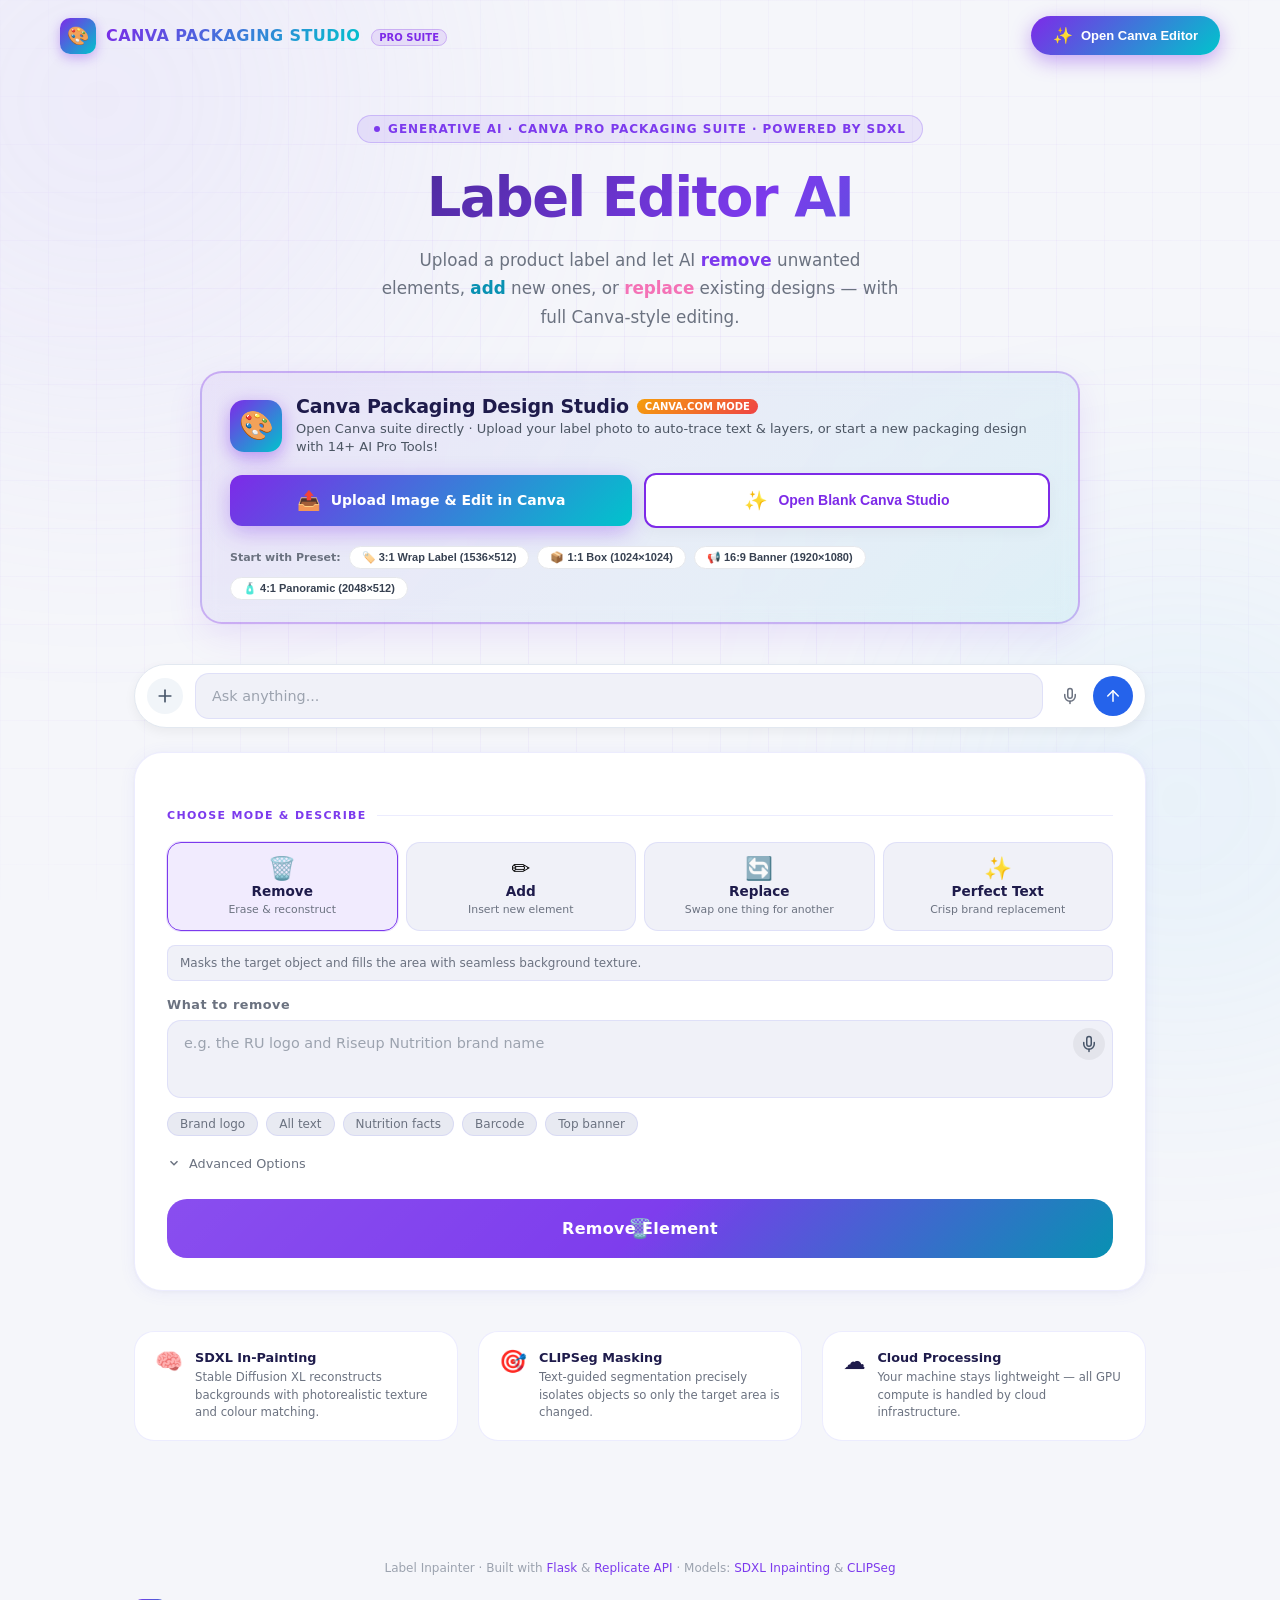
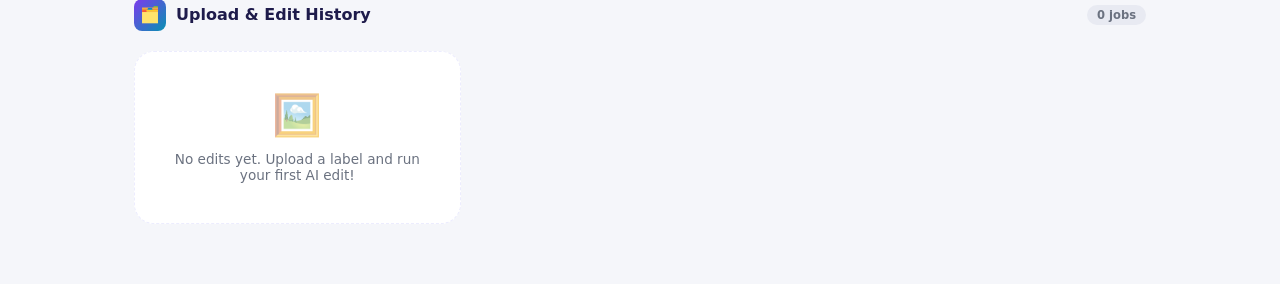
==== templates/index.html @ 8b6388e4 "Fix Grab Text rendering, add interactive non-destructive OCR review, localized inpainting, and upgra" ====
<!DOCTYPE html>
<html lang="en">

<head>
  <meta charset="UTF-8" />
  <meta name="viewport" content="width=device-width, initial-scale=1.0" />
  <meta name="description"
    content="AI-powered product label editor — remove objects, add elements, or replace designs using SDXL generative in-painting." />
  <title>Label Editor AI — Remove · Add · Replace</title>
  <script src="https://cdnjs.cloudflare.com/ajax/libs/fabric.js/5.3.1/fabric.min.js"></script>
  <script src="https://cdn.jsdelivr.net/npm/jsbarcode@3.11.5/dist/JsBarcode.all.min.js"></script>
  <script src="https://cdnjs.cloudflare.com/ajax/libs/qrcodejs/1.0.0/qrcode.min.js"></script>
  <link rel="preconnect" href="https://fonts.googleapis.com">
  <link rel="preconnect" href="https://fonts.gstatic.com" crossorigin>
  <link href="https://fonts.googleapis.com/css2?family=Anton&family=Bebas+Neue&family=Cinzel:wght@600;700;800;900&family=Inter:wght@400;600;700;800&family=Montserrat:wght@400;600;700;800;900&family=Oswald:wght@400;600;700&family=Outfit:wght@400;600;700;800&family=Playfair+Display:ital,wght@0,600;0,700;0,900;1,700&family=Poppins:wght@400;600;700&family=Roboto:wght@400;500;700&display=swap" rel="stylesheet">

  <style>
    /* ======================================================
       CSS RESET & DESIGN TOKENS
    ====================================================== */
    *,
    *::before,
    *::after {
      box-sizing: border-box;
      margin: 0;
      padding: 0;
    }

    :root {
      --clr-bg: #f5f6fa;
      --clr-surface: #ffffff;
      --clr-surface-2: #f0f1f8;
      --clr-surface-3: #e8eaf2;
      --clr-border: rgba(99, 102, 241, 0.12);
      --clr-border-glow: rgba(139, 92, 246, 0.3);

      --clr-accent: #7c3aed;
      /* violet */
      --clr-accent-2: #0891b2;
      /* cyan */
      --clr-success: #059669;

      --clr-text: #1e1b4b;
      --clr-text-muted: #6b7280;
      --clr-text-dim: #9ca3af;

      --radius-sm: 8px;
      --radius-md: 14px;
      --radius-lg: 20px;
      --radius-xl: 28px;

      --shadow-glow: 0 0 40px rgba(124, 58, 237, 0.12), 0 12px 40px rgba(124, 58, 237, 0.08);
      --shadow-card: 0 2px 16px rgba(99, 102, 241, 0.08), 0 1px 4px rgba(0, 0, 0, 0.04);

      --transition: 0.25s cubic-bezier(0.4, 0, 0.2, 1);
    }

    html {
      scroll-behavior: smooth;
    }

    body {
      font-family: system-ui, -apple-system, BlinkMacSystemFont, 'Segoe UI', Roboto, Oxygen, Ubuntu, Cantarell, sans-serif;
      background: var(--clr-bg);
      color: var(--clr-text);
      min-height: 100vh;
      overflow-x: hidden;
    }

    /* ======================================================
       ANIMATED BACKGROUND GRID
    ====================================================== */
    .bg-grid {
      position: fixed;
      inset: 0;
      z-index: 0;
      background-image:
        linear-gradient(rgba(124, 58, 237, 0.05) 1px, transparent 1px),
        linear-gradient(90deg, rgba(124, 58, 237, 0.05) 1px, transparent 1px);
      background-size: 48px 48px;
      mask-image: radial-gradient(ellipse 80% 80% at 50% 50%, black 30%, transparent 100%);
    }

    .bg-orb {
      position: fixed;
      border-radius: 50%;
      filter: blur(140px);
      opacity: 0.18;
      pointer-events: none;
      animation: orb-drift 12s ease-in-out infinite alternate;
    }

    .bg-orb-1 {
      width: 600px;
      height: 600px;
      background: #c4b5fd;
      top: -200px;
      left: -200px;
    }

    .bg-orb-2 {
      width: 400px;
      height: 400px;
      background: #7dd3fc;
      bottom: -100px;
      right: -100px;
      animation-delay: -6s;
    }

    @keyframes orb-drift {
      to {
        transform: translate(40px, 40px) scale(1.05);
      }
    }

    /* ======================================================
       LAYOUT
    ====================================================== */
    .container {
      position: relative;
      z-index: 1;
      max-width: 1060px;
      margin: 0 auto;
      padding: 0 24px 80px;
    }

    /* ======================================================
       HEADER / HERO
    ====================================================== */
    header {
      position: relative;
      z-index: 1;
      padding: 60px 24px 40px;
      text-align: center;
    }

    .badge {
      display: inline-flex;
      align-items: center;
      gap: 8px;
      padding: 6px 16px;
      background: rgba(139, 92, 246, 0.12);
      border: 1px solid rgba(139, 92, 246, 0.3);
      border-radius: 999px;
      font-size: 12px;
      font-weight: 600;
      letter-spacing: 0.08em;
      text-transform: uppercase;
      color: var(--clr-accent);
      margin-bottom: 24px;
    }

    .badge .dot {
      width: 6px;
      height: 6px;
      background: var(--clr-accent);
      border-radius: 50%;
      animation: pulse-dot 2s ease-in-out infinite;
    }

    @keyframes pulse-dot {

      0%,
      100% {
        opacity: 1;
        transform: scale(1);
      }

      50% {
        opacity: 0.4;
        transform: scale(0.6);
      }
    }

    h1 {
      font-size: clamp(2rem, 5vw, 3.4rem);
      font-weight: 800;
      line-height: 1.15;
      letter-spacing: -0.03em;
      background: linear-gradient(135deg, #1e1b4b 0%, var(--clr-accent) 60%, var(--clr-accent-2) 100%);
      -webkit-background-clip: text;
      -webkit-text-fill-color: transparent;
      background-clip: text;
      margin-bottom: 16px;
    }

    .subtitle {
      font-size: 1.05rem;
      color: var(--clr-text-muted);
      max-width: 520px;
      margin: 0 auto 40px;
      line-height: 1.7;
    }

    /* ======================================================
       CARDS
    ====================================================== */
    .card {
      background: var(--clr-surface);
      border: 1px solid var(--clr-border);
      border-radius: var(--radius-xl);
      padding: 32px;
      box-shadow: var(--shadow-card);
      transition: border-color var(--transition), box-shadow var(--transition);
    }

    .card:hover {
      border-color: var(--clr-border-glow);
      box-shadow: var(--shadow-glow);
    }

    .section-label {
      font-size: 11px;
      font-weight: 700;
      letter-spacing: 0.12em;
      text-transform: uppercase;
      color: var(--clr-accent);
      margin-bottom: 20px;
      display: flex;
      align-items: center;
      gap: 10px;
    }

    .section-label::after {
      content: '';
      flex: 1;
      height: 1px;
      background: var(--clr-border);
    }

    /* ======================================================
       FILE DROP ZONE
    ====================================================== */
    .drop-zone {
      position: relative;
      border: 2px dashed rgba(139, 92, 246, 0.25);
      border-radius: var(--radius-lg);
      padding: 48px 24px;
      text-align: center;
      cursor: pointer;
      transition: all var(--transition);
      background: var(--clr-surface-2);
      overflow: hidden;
    }

    .drop-zone:hover,
    .drop-zone.drag-over {
      border-color: var(--clr-accent);
      background: rgba(139, 92, 246, 0.06);
    }

    .drop-zone.has-file {
      border-style: solid;
      border-color: var(--clr-success);
      padding: 16px;
    }

    .drop-zone input[type="file"] {
      position: absolute;
      inset: 0;
      opacity: 0;
      cursor: pointer;
      width: 100%;
      height: 100%;
    }

    .drop-icon {
      font-size: 48px;
      margin-bottom: 16px;
      display: block;
      filter: grayscale(0.3);
      transition: transform var(--transition);
    }

    .drop-zone:hover .drop-icon {
      transform: translateY(-4px) scale(1.08);
    }

    .drop-title {
      font-size: 1rem;
      font-weight: 600;
      color: var(--clr-text);
      margin-bottom: 6px;
    }

    .drop-sub {
      font-size: 0.8rem;
      color: var(--clr-text-muted);
    }

    .file-preview {
      display: none;
      align-items: center;
      gap: 12px;
    }

    .drop-zone.has-file .drop-content {
      display: none;
    }

    .drop-zone.has-file .file-preview {
      display: flex;
    }

    .file-thumb {
      width: 64px;
      height: 64px;
      border-radius: var(--radius-sm);
      object-fit: cover;
      border: 2px solid var(--clr-success);
      flex-shrink: 0;
    }

    .file-info {
      text-align: left;
    }

    .file-name {
      font-size: 0.9rem;
      font-weight: 600;
      color: var(--clr-text);
      word-break: break-all;
    }

    .file-size {
      font-size: 0.75rem;
      color: var(--clr-text-muted);
      margin-top: 2px;
    }

    .file-change {
      margin-left: auto;
      font-size: 0.75rem;
      color: var(--clr-accent);
      font-weight: 500;
      cursor: pointer;
      white-space: nowrap;
    }

    /* ======================================================
       INPUTS
    ====================================================== */
    .input-group {
      margin-bottom: 20px;
    }

    label.input-label {
      display: block;
      font-size: 0.8rem;
      font-weight: 600;
      color: var(--clr-text-muted);
      margin-bottom: 8px;
      letter-spacing: 0.04em;
    }

    textarea,
    input[type="text"] {
      width: 100%;
      background: var(--clr-surface-2);
      border: 1px solid var(--clr-border);
      border-radius: var(--radius-md);
      color: var(--clr-text);
      font-family: inherit;
      font-size: 0.9rem;
      padding: 14px 16px;
      transition: border-color var(--transition), box-shadow var(--transition);
      outline: none;
      resize: none;
    }

    textarea:focus,
    input[type="text"]:focus {
      border-color: var(--clr-accent);
      box-shadow: 0 0 0 3px rgba(139, 92, 246, 0.15);
    }

    textarea::placeholder,
    input[type="text"]::placeholder {
      color: var(--clr-text-dim);
    }

    /* Prompt suggestions */
    .prompt-chips {
      display: flex;
      flex-wrap: wrap;
      gap: 8px;
      margin-top: 10px;
    }

    .chip {
      padding: 4px 12px;
      border-radius: 999px;
      background: var(--clr-surface-3);
      border: 1px solid var(--clr-border);
      font-size: 0.75rem;
      color: var(--clr-text-muted);
      cursor: pointer;
      transition: all var(--transition);
      user-select: none;
    }

    .chip:hover {
      background: rgba(139, 92, 246, 0.12);
      border-color: var(--clr-accent);
      color: var(--clr-accent);
    }

    /* ======================================================
       ADVANCED TOGGLE
    ====================================================== */
    .advanced-toggle {
      display: flex;
      align-items: center;
      gap: 8px;
      font-size: 0.8rem;
      color: var(--clr-text-muted);
      cursor: pointer;
      user-select: none;
      margin-bottom: 16px;
      width: fit-content;
    }

    .advanced-toggle:hover {
      color: var(--clr-accent);
    }

    .advanced-toggle svg {
      transition: transform var(--transition);
    }

    .advanced-toggle.open svg {
      transform: rotate(180deg);
    }

    .advanced-panel {
      display: none;
      animation: slide-down 0.2s ease;
    }

    .advanced-panel.visible {
      display: block;
    }

    @keyframes slide-down {
      from {
        opacity: 0;
        transform: translateY(-8px);
      }

      to {
        opacity: 1;
        transform: translateY(0);
      }
    }

    /* ======================================================
       PROCESS BUTTON
    ====================================================== */
    .btn-process {
      position: relative;
      display: flex;
      align-items: center;
      justify-content: center;
      gap: 12px;
      width: 100%;
      padding: 18px 32px;
      font-family: inherit;
      font-size: 1rem;
      font-weight: 700;
      letter-spacing: 0.02em;
      color: #fff;
      background: linear-gradient(135deg, var(--clr-accent) 0%, #7c3aed 50%, var(--clr-accent-2) 100%);
      border: none;
      border-radius: var(--radius-lg);
      cursor: pointer;
      overflow: hidden;
      transition: transform var(--transition), box-shadow var(--transition), opacity var(--transition);
      margin-top: 28px;
    }

    .btn-process::before {
      content: '';
      position: absolute;
      inset: 0;
      background: linear-gradient(135deg, rgba(255, 255, 255, 0.1) 0%, transparent 60%);
    }

    .btn-process:hover:not(:disabled) {
      transform: translateY(-2px);
      box-shadow: 0 8px 32px rgba(139, 92, 246, 0.45);
    }

    .btn-process:active:not(:disabled) {
      transform: translateY(0);
    }

    .btn-process:disabled {
      opacity: 0.6;
      cursor: not-allowed;
    }

    .btn-icon {
      font-size: 1.2rem;
    }

    .btn-text-idle,
    .btn-text-busy {
      position: absolute;
      transition: all var(--transition);
    }

    .btn-text-busy {
      opacity: 0;
      transform: translateY(8px);
    }

    .btn-process.loading .btn-text-idle {
      opacity: 0;
      transform: translateY(-8px);
    }

    .btn-process.loading .btn-text-busy {
      opacity: 1;
      transform: translateY(0);
    }

    /* Shimmer effect on loading */
    @keyframes shimmer {
      0% {
        background-position: -400px 0;
      }

      100% {
        background-position: 400px 0;
      }
    }

    .btn-process.loading::after {
      content: '';
      position: absolute;
      inset: 0;
      background: linear-gradient(90deg, transparent, rgba(255, 255, 255, 0.15), transparent);
      background-size: 400px 100%;
      animation: shimmer 1.5s infinite;
    }

    /* ======================================================
       PROGRESS TRACKER
    ====================================================== */
    #progress-tracker {
      display: none;
      margin-top: 24px;
    }

    #progress-tracker.visible {
      display: block;
    }

    .progress-steps {
      display: flex;
      flex-direction: column;
      gap: 12px;
    }

    .progress-step {
      display: flex;
      align-items: center;
      gap: 14px;
      padding: 14px 18px;
      background: var(--clr-surface-2);
      border: 1px solid var(--clr-border);
      border-radius: var(--radius-md);
      transition: all var(--transition);
    }

    .progress-step.active {
      border-color: rgba(124, 58, 237, 0.35);
      background: rgba(124, 58, 237, 0.06);
    }

    .progress-step.done {
      border-color: rgba(5, 150, 105, 0.3);
      background: rgba(5, 150, 105, 0.05);
    }

    .step-indicator {
      width: 32px;
      height: 32px;
      border-radius: 50%;
      display: flex;
      align-items: center;
      justify-content: center;
      font-size: 14px;
      font-weight: 700;
      flex-shrink: 0;
      transition: all var(--transition);
    }

    .step-indicator.pending {
      background: var(--clr-surface-3);
      color: var(--clr-text-muted);
      border: 1px solid var(--clr-border);
    }

    .step-indicator.active {
      background: var(--clr-accent);
      color: #fff;
      animation: spin-ring 1.2s linear infinite;
      box-shadow: 0 0 16px rgba(139, 92, 246, 0.5);
    }

    .step-indicator.done {
      background: var(--clr-success);
      color: #fff;
    }

    @keyframes spin-ring {
      0% {
        box-shadow: 0 0 0 0 rgba(124, 58, 237, 0.6);
      }

      50% {
        box-shadow: 0 0 0 6px rgba(124, 58, 237, 0);
      }

      100% {
        box-shadow: 0 0 0 0 rgba(124, 58, 237, 0);
      }
    }

    .step-label {
      font-size: 0.85rem;
      font-weight: 500;
      color: var(--clr-text-muted);
    }

    .progress-step.active .step-label {
      color: var(--clr-text);
    }

    .progress-step.done .step-label {
      color: var(--clr-success);
    }

    .step-time {
      margin-left: auto;
      font-family: 'JetBrains Mono', monospace;
      font-size: 0.7rem;
      color: var(--clr-text-dim);
    }

    /* ======================================================
       RESULTS
    ====================================================== */
    #results-section {
      display: none;
      margin-top: 40px;
      animation: fade-up 0.5s ease;
    }

    #results-section.visible {
      display: block;
    }

    @keyframes fade-up {
      from {
        opacity: 0;
        transform: translateY(20px);
      }

      to {
        opacity: 1;
        transform: translateY(0);
      }
    }

    .compare-grid {
      display: grid;
      grid-template-columns: 1fr 1fr;
      gap: 20px;
    }

    @media (max-width: 640px) {
      .compare-grid {
        grid-template-columns: 1fr;
      }
    }

    .image-panel {
      position: relative;
      border-radius: var(--radius-lg);
      overflow: hidden;
      border: 1px solid var(--clr-border);
      background: var(--clr-surface-2);
    }

    .image-panel-label {
      position: absolute;
      top: 12px;
      left: 12px;
      padding: 4px 12px;
      border-radius: 999px;
      font-size: 0.7rem;
      font-weight: 700;
      letter-spacing: 0.08em;
      text-transform: uppercase;
      backdrop-filter: blur(8px);
      z-index: 2;
    }

    .label-original {
      background: rgba(255, 255, 255, 0.88);
      color: var(--clr-text-muted);
      border: 1px solid var(--clr-border);
    }

    .label-result {
      background: rgba(124, 58, 237, 0.9);
      color: #fff;
    }

    .compare-img {
      width: 100%;
      display: block;
      object-fit: contain;
      max-height: 480px;
    }

    /* Download button */
    .btn-download {
      display: flex;
      align-items: center;
      justify-content: center;
      gap: 8px;
      width: 100%;
      padding: 14px;
      margin-top: 16px;
      background: var(--clr-surface-2);
      border: 1px solid var(--clr-border);
      border-radius: var(--radius-md);
      color: var(--clr-text);
      font-size: 0.85rem;
      font-weight: 600;
      text-decoration: none;
      cursor: pointer;
      transition: all var(--transition);
    }

    .btn-download:hover {
      background: rgba(139, 92, 246, 0.1);
      border-color: var(--clr-accent);
      color: var(--clr-accent);
    }

    /* ======================================================
       ERROR TOAST
    ====================================================== */
    #error-toast {
      display: none;
      position: fixed;
      bottom: 28px;
      left: 50%;
      transform: translateX(-50%) translateY(20px);
      background: rgba(254, 226, 226, 0.95);
      border: 1px solid rgba(239, 68, 68, 0.35);
      border-radius: var(--radius-lg);
      padding: 16px 24px;
      color: #b91c1c;
      font-size: 0.85rem;
      max-width: 520px;
      width: calc(100% - 48px);
      z-index: 9999;
      backdrop-filter: blur(12px);
      animation: toast-in 0.3s ease forwards;
    }

    #error-toast.visible {
      display: block;
    }

    @keyframes toast-in {
      to {
        transform: translateX(-50%) translateY(0);
        opacity: 1;
      }
    }

    .toast-close {
      float: right;
      cursor: pointer;
      opacity: 0.6;
      font-size: 1.1rem;
      margin-left: 12px;
    }

    /* ======================================================
       RATE LIMIT BANNER
    ====================================================== */
    #rate-limit-banner {
      position: fixed;
      bottom: 28px;
      left: 50%;
      transform: translateX(-50%);
      width: calc(100% - 48px);
      max-width: 620px;
      z-index: 9999;
      animation: toast-in 0.35s ease forwards;
    }

    .rate-limit-inner {
      display: flex;
      gap: 16px;
      align-items: flex-start;
      background: rgba(255, 255, 255, 0.97);
      border: 1px solid rgba(251, 191, 36, 0.5);
      border-radius: var(--radius-lg);
      padding: 20px 24px;
      box-shadow: 0 8px 40px rgba(0, 0, 0, 0.12);
      backdrop-filter: blur(16px);
    }

    .rate-limit-icon {
      font-size: 1.8rem;
      flex-shrink: 0;
      line-height: 1;
    }

    .rate-limit-body {
      flex: 1;
    }

    .rate-limit-title {
      font-size: 0.95rem;
      font-weight: 700;
      color: #92400e;
      margin-bottom: 6px;
    }

    .rate-limit-desc {
      font-size: 0.8rem;
      color: var(--clr-text-muted);
      line-height: 1.6;
      margin-bottom: 14px;
    }

    .rate-limit-desc strong {
      color: var(--clr-text);
    }

    .rate-limit-actions {
      display: flex;
      gap: 10px;
      flex-wrap: wrap;
      align-items: center;
    }

    .btn-billing {
      display: inline-flex;
      align-items: center;
      gap: 6px;
      padding: 9px 18px;
      background: linear-gradient(135deg, #f59e0b, #d97706);
      color: #000;
      font-size: 0.8rem;
      font-weight: 700;
      border-radius: var(--radius-md);
      text-decoration: none;
      transition: all var(--transition);
    }

    .btn-billing:hover {
      transform: translateY(-1px);
      box-shadow: 0 4px 16px rgba(245, 158, 11, 0.4);
    }

    .btn-retry {
      padding: 9px 16px;
      background: transparent;
      border: 1px solid var(--clr-border);
      border-radius: var(--radius-md);
      color: var(--clr-text-muted);
      font-size: 0.8rem;
      font-weight: 600;
      cursor: pointer;
      font-family: inherit;
      transition: all var(--transition);
    }

    .btn-retry:hover {
      border-color: var(--clr-accent);
      color: var(--clr-accent);
    }

    .rate-banner-close {
      background: none;
      border: none;
      color: var(--clr-text-muted);
      cursor: pointer;
      font-size: 1rem;
      padding: 0;
      flex-shrink: 0;
      transition: color var(--transition);
    }

    .rate-banner-close:hover {
      color: var(--clr-text);
    }


    .info-bar {
      display: flex;
      gap: 20px;
      flex-wrap: wrap;
      margin-top: 40px;
    }

    .info-chip {
      flex: 1;
      min-width: 180px;
      display: flex;
      align-items: flex-start;
      gap: 12px;
      padding: 18px 20px;
      background: var(--clr-surface);
      border: 1px solid var(--clr-border);
      border-radius: var(--radius-lg);
    }

    .info-chip-icon {
      font-size: 1.4rem;
      flex-shrink: 0;
      line-height: 1;
    }

    .info-chip-title {
      font-size: 0.8rem;
      font-weight: 700;
      color: var(--clr-text);
      margin-bottom: 4px;
    }

    .info-chip-desc {
      font-size: 0.73rem;
      color: var(--clr-text-muted);
      line-height: 1.5;
    }

    /* ======================================================
       MODE TABS
    ====================================================== */
    .mode-tabs {
      display: grid;
      grid-template-columns: repeat(4, 1fr);
      gap: 8px;
      margin-bottom: 14px;
    }

    .mode-tab {
      display: flex;
      flex-direction: column;
      align-items: center;
      gap: 4px;
      padding: 14px 10px;
      background: var(--clr-surface-2);
      border: 1px solid var(--clr-border);
      border-radius: var(--radius-md);
      cursor: pointer;
      font-family: inherit;
      transition: all var(--transition);
      text-align: center;
    }

    .mode-tab:hover {
      border-color: rgba(139, 92, 246, 0.3);
      background: rgba(139, 92, 246, 0.05);
    }

    .mode-tab.active {
      border-color: var(--clr-accent);
      background: rgba(139, 92, 246, 0.12);
      box-shadow: 0 0 0 1px rgba(139, 92, 246, 0.2);
    }

    .mode-tab[data-mode="add"].active {
      border-color: var(--clr-accent-2);
      background: rgba(6, 182, 212, 0.1);
      box-shadow: 0 0 0 1px rgba(6, 182, 212, 0.2);
    }

    .mode-tab[data-mode="replace"].active {
      border-color: #f472b6;
      background: rgba(244, 114, 182, 0.1);
      box-shadow: 0 0 0 1px rgba(244, 114, 182, 0.2);
    }

    .mode-tab[data-mode="text_replace"].active {
      border-color: #f59e0b;
      background: rgba(245, 158, 11, 0.12);
      box-shadow: 0 0 0 1px rgba(245, 158, 11, 0.25);
    }

    .mode-icon {
      font-size: 1.4rem;
      line-height: 1;
    }

    .mode-name {
      font-size: 0.85rem;
      font-weight: 700;
      color: var(--clr-text);
    }

    .mode-desc {
      font-size: 0.68rem;
      color: var(--clr-text-muted);
    }

    .mode-hint {
      font-size: 0.75rem;
      color: var(--clr-text-muted);
      background: var(--clr-surface-2);
      border: 1px solid var(--clr-border);
      border-radius: var(--radius-sm);
      padding: 8px 12px;
      margin-bottom: 4px;
      line-height: 1.5;
    }

    /* ======================================================
       FOOTER
    ====================================================== */
    footer {
      text-align: center;
      padding: 40px 24px 24px;
      color: var(--clr-text-dim);
      font-size: 0.75rem;
      position: relative;
      z-index: 1;
    }

    footer a {
      color: var(--clr-accent);
      text-decoration: none;
    }

    footer a:hover {
      text-decoration: underline;
    }

    /* ======================================================
       UTILITY
    ====================================================== */
    .sr-only {
      position: absolute;
      width: 1px;
      height: 1px;
      overflow: hidden;
      clip: rect(0, 0, 0, 0);
    }

    .text-accent {
      color: var(--clr-accent);
    }

    .mt-4 {
      margin-top: 16px;
    }

    .mt-6 {
      margin-top: 24px;
    }

    /* ======================================================
       HISTORY PANEL
    ====================================================== */
    .history-panel {
      position: relative;
      z-index: 1;
      max-width: 1060px;
      margin: 0 auto 60px;
      padding: 0 24px;
    }

    .history-header {
      display: flex;
      align-items: center;
      justify-content: space-between;
      margin-bottom: 20px;
    }

    .history-title {
      font-size: 1rem;
      font-weight: 700;
      color: var(--clr-text);
      display: flex;
      align-items: center;
      gap: 10px;
    }

    .history-title .icon {
      width: 32px;
      height: 32px;
      background: linear-gradient(135deg, var(--clr-accent), var(--clr-accent-2));
      border-radius: 8px;
      display: flex;
      align-items: center;
      justify-content: center;
      font-size: 16px;
    }

    .history-count {
      font-size: 0.72rem;
      font-weight: 600;
      color: var(--clr-text-muted);
      background: var(--clr-surface-3);
      padding: 3px 10px;
      border-radius: 999px;
    }

    .history-grid {
      display: grid;
      grid-template-columns: repeat(auto-fill, minmax(280px, 1fr));
      gap: 16px;
    }

    .history-card {
      background: var(--clr-surface);
      border: 1px solid var(--clr-border);
      border-radius: var(--radius-lg);
      overflow: hidden;
      transition: all var(--transition);
      cursor: default;
    }

    .history-card:hover {
      border-color: var(--clr-border-glow);
      box-shadow: var(--shadow-glow);
      transform: translateY(-2px);
    }

    .history-imgs {
      display: grid;
      grid-template-columns: 1fr 1fr;
      gap: 2px;
      background: var(--clr-surface-3);
      height: 130px;
    }

    .history-imgs img {
      width: 100%;
      height: 100%;
      object-fit: cover;
      display: block;
    }

    .history-imgs .single-img {
      grid-column: 1 / -1;
    }

    .history-meta {
      padding: 12px 14px;
    }

    .history-prompt {
      font-size: 0.78rem;
      font-weight: 500;
      color: var(--clr-text);
      white-space: nowrap;
      overflow: hidden;
      text-overflow: ellipsis;
      margin-bottom: 6px;
    }

    .history-info {
      display: flex;
      align-items: center;
      gap: 8px;
      flex-wrap: wrap;
    }

    .history-badge {
      font-size: 0.65rem;
      font-weight: 700;
      letter-spacing: 0.06em;
      text-transform: uppercase;
      padding: 2px 8px;
      border-radius: 999px;
    }

    .hb-remove  { background: rgba(239,68,68,0.12);  color: #ef4444; }
    .hb-add     { background: rgba(16,185,129,0.12); color: #10b981; }
    .hb-replace { background: rgba(245,158,11,0.12); color: #f59e0b; }
    .hb-generate{ background: rgba(139,92,246,0.12); color: #8b5cf6; }

    .history-time {
      font-size: 0.65rem;
      color: var(--clr-text-dim);
      margin-left: auto;
    }

    .history-empty {
      text-align: center;
      padding: 40px 24px;
      color: var(--clr-text-muted);
      font-size: 0.85rem;
      background: var(--clr-surface);
      border: 1px dashed var(--clr-border);
      border-radius: var(--radius-lg);
    }

    .history-empty .empty-icon {
      font-size: 2.5rem;
      margin-bottom: 12px;
      opacity: 0.5;
    }

    /* ======================================================
       SMART PROMPT PILL REDESIGN
    ====================================================== */
    .smart-card {
      background: transparent;
      margin-bottom: 24px;
      position: relative;
    }
    
    .smart-pill {
      display: flex;
      align-items: center;
      background: #ffffff; /* White background */
      border: 1px solid #e2e8f0;
      border-radius: 999px; /* Pill shape */
      padding: 8px 12px 8px 12px;
      box-shadow: 0 4px 12px rgba(0, 0, 0, 0.05);
      gap: 12px;
      transition: all 0.3s ease;
      position: relative; /* For popover */
    }
    
    .smart-pill:focus-within {
      border-color: #cbd5e1;
      box-shadow: 0 6px 16px rgba(0, 0, 0, 0.08);
    }

    .smart-input {
      flex: 1;
      padding: 12px 0;
      font-size: 1rem;
      font-family: inherit;
      border: none;
      background: transparent;
      color: #0f172a;
      outline: none;
    }

    .smart-input::placeholder {
      color: #94a3b8;
    }

    .smart-pill-actions {
      display: flex;
      align-items: center;
      gap: 8px;
    }

    .pill-icon-btn {
      background: transparent;
      border: none;
      color: #64748b;
      cursor: pointer;
      font-size: 1.1rem;
      display: flex;
      align-items: center;
      justify-content: center;
      padding: 6px;
      border-radius: 50%;
      transition: color 0.2s, background 0.2s;
    }
    
    .pill-icon-btn:hover {
      color: #0f172a;
      background: rgba(0, 0, 0, 0.05);
    }

    /* Plus Button and Popover */
    .plus-btn-wrapper {
      position: relative;
    }
    .pill-icon-btn.plus-btn {
      background: #f1f5f9;
      color: #475569;
      padding: 8px;
    }
    .pill-icon-btn.plus-btn:hover {
      background: #e2e8f0;
      color: #0f172a;
    }

    .upload-popover {
      position: absolute;
      top: 100%;
      left: 0;
      margin-top: 12px;
      background: #ffffff;
      border: 1px solid #e2e8f0;
      border-radius: 16px;
      box-shadow: 0 10px 25px rgba(0,0,0,0.1);
      padding: 8px;
      display: none;
      min-width: 280px;
      z-index: 50;
      animation: popdown 0.2s ease forwards;
    }
    .upload-popover.show {
      display: flex;
      flex-direction: column;
    }
    .upload-popover-item {
      display: flex;
      align-items: center;
      gap: 16px;
      padding: 12px 16px;
      cursor: pointer;
      border-radius: 12px;
      color: #334155;
      font-size: 0.95rem;
      font-weight: 600;
      transition: background 0.2s;
    }
    .upload-popover-item:hover {
      background: #f8fafc;
    }
    .upload-popover-item svg {
      color: #64748b;
    }
    .upload-popover-subtext {
      font-size: 0.8rem;
      color: #94a3b8;
      font-weight: 400;
      margin-top: 2px;
    }
    @keyframes popdown {
      from { opacity: 0; transform: translateY(-10px); }
      to { opacity: 1; transform: translateY(0); }
    }

    .smart-btn-round {
      width: 40px;
      height: 40px;
      border-radius: 50%;
      background: #2563eb; /* Blue accent */
      color: #fff;
      border: none;
      display: flex;
      align-items: center;
      justify-content: center;
      cursor: pointer;
      transition: all 0.2s;
      font-size: 1.2rem;
    }

    .smart-btn-round:hover:not(:disabled) {
      background: #3b82f6;
      transform: scale(1.05);
    }

    .smart-btn-round:disabled {
      opacity: 0.5;
      cursor: not-allowed;
    }

    .smart-btn-round.loading::after {
      content: '';
      width: 18px;
      height: 18px;
      border: 2px solid rgba(255,255,255,0.4);
      border-top-color: #fff;
      border-radius: 50%;
      animation: spin 0.8s linear infinite;
    }

    .smart-status {
      margin-top: 14px;
      display: none;
      align-items: center;
      gap: 10px;
      font-size: 0.82rem;
      padding: 10px 14px;
      border-radius: var(--radius-sm);
      border: 1px solid var(--clr-border);
      background: var(--clr-surface-2);
    }

    .smart-status.visible { display: flex; }

    .smart-status .status-icon { font-size: 18px; }

    .smart-match-badge {
      margin-left: auto;
      font-size: 0.65rem;
      font-weight: 700;
      padding: 2px 10px;
      border-radius: 999px;
      letter-spacing: 0.05em;
      text-transform: uppercase;
    }

    .badge-matched  { background: rgba(16,185,129,0.12); color: #10b981; }
    .badge-new      { background: rgba(139,92,246,0.12);  color: #8b5cf6; }
    .badge-error    { background: rgba(239,68,68,0.12);   color: #ef4444; }

    .smart-result {
      margin-top: 16px;
      display: none;
    }

    .smart-result.visible { display: block; }

    .smart-result-imgs {
      display: grid;
      grid-template-columns: 1fr 1fr;
      gap: 12px;
      margin-top: 12px;
    }

    .smart-result-imgs img {
      width: 100%;
      border-radius: var(--radius-md);
      border: 1px solid var(--clr-border);
      display: block;
    }

    .smart-result-label {
      font-size: 0.7rem;
      font-weight: 600;
      color: var(--clr-text-muted);
      text-transform: uppercase;
      letter-spacing: 0.08em;
      margin-bottom: 4px;
    }

    @keyframes spin {
      to { transform: rotate(360deg); }
    }

    /* Voice Input Button */
    .mic-btn {
      position: absolute;
      right: 12px;
      top: 50%;
      transform: translateY(-50%);
      background: none;
      border: none;
      font-size: 1.2rem;
      cursor: pointer;
      color: var(--clr-text-muted);
      transition: all 0.2s;
      padding: 6px;
      border-radius: 50%;
      z-index: 10;
    }
    .mic-btn:hover {
      background: rgba(255, 255, 255, 0.1);
      color: var(--clr-primary);
    }
    .mic-btn.recording {
      color: #ef4444;
      animation: pulse-red 1.5s infinite;
    }
    @keyframes pulse-red {
      0% { box-shadow: 0 0 0 0 rgba(239, 68, 68, 0.4); }
      70% { box-shadow: 0 0 0 10px rgba(239, 68, 68, 0); }
      100% { box-shadow: 0 0 0 0 rgba(239, 68, 68, 0); }
    }

    /* ======================================================
       MOBILE RESPONSIVENESS
    ====================================================== */
    @media (max-width: 768px) {
      .container, .history-panel {
        padding: 0 16px 40px !important;
      }
      
      .card {
        padding: 20px !important;
      }
      
      h1 {
        font-size: 2.2rem !important;
      }
      
      .mode-tabs {
        grid-template-columns: repeat(2, 1fr) !important;
      }
      
      .smart-result-imgs, #smartResultGrid, .history-grid {
        grid-template-columns: 1fr !important;
      }
      
      .btn-process {
        padding: 16px 20px !important;
        font-size: 0.9rem !important;
      }
      
      .drop-zone {
        padding: 32px 16px !important;
      }
      
      .download-group > div {
        flex-direction: column !important;
      }
      
      .btn-download {
        width: 100% !important;
      }
    }
  
    /* ======================================================
       CANVA STUDIO — AUTHENTIC CLEAN WHITE THEME
    ====================================================== */
    #canvaStudioModal {
      background: #f1f3f5 !important;
      color: #0f172a !important;
    }
    #canvaStudioModal ::-webkit-scrollbar {
      width: 6px;
      height: 6px;
    }
    #canvaStudioModal ::-webkit-scrollbar-track {
      background: #f8fafc;
    }
    #canvaStudioModal ::-webkit-scrollbar-thumb {
      background: #cbd5e1;
      border-radius: 4px;
    }
    #canvaStudioModal ::-webkit-scrollbar-thumb:hover {
      background: #94a3b8;
    }
    .canva-rail-btn {
      transition: all 0.15s ease;
    }
    .canva-rail-btn:hover {
      background: #f8fafc !important;
      color: #1e293b !important;
    }
    .canva-rail-btn.active {
      background: #f3e8ff !important;
      color: #7d2ae8 !important;
      border-left: 3px solid #7d2ae8 !important;
      font-weight: 800 !important;
    }
    .canva-template-card:hover {
      transform: translateY(-2px);
      border-color: #7d2ae8 !important;
      box-shadow: 0 4px 14px rgba(125, 42, 232, 0.12) !important;
    }
    .canva-circle-tool:hover div:first-child {
      transform: scale(1.06);
    }
    .canva-badge-item:hover, .canva-snippet-btn:hover {
      transform: translateY(-1px);
      box-shadow: 0 2px 8px rgba(0,0,0,0.06);
    }

  </style>
</head>

<body>

  <!-- Decorative background -->
  <div class="bg-grid" aria-hidden="true"></div>
  <div class="bg-orb bg-orb-1" aria-hidden="true"></div>
  <div class="bg-orb bg-orb-2" aria-hidden="true"></div>

  <!-- Top Navigation Bar with Quick Canva Launch -->
  <div style="width:100%; max-width:1200px; margin:16px auto 0; padding:0 20px; display:flex; justify-content:space-between; align-items:center; position:relative; z-index:20;">
    <div style="display:flex; align-items:center; gap:10px;">
      <div style="width:36px; height:36px; border-radius:10px; background:linear-gradient(135deg, #7d2ae8 0%, #00c4cc 100%); display:flex; align-items:center; justify-content:center; font-size:18px; box-shadow:0 4px 12px rgba(125,42,232,0.35);">
        🎨
      </div>
      <div>
        <span style="font-weight:900; font-size:16px; letter-spacing:0.4px; background:linear-gradient(135deg, #7d2ae8, #00c4cc); -webkit-background-clip:text; -webkit-text-fill-color:transparent;">CANVA PACKAGING STUDIO</span>
        <span style="background:rgba(125,42,232,0.1); color:#7d2ae8; border:1px solid rgba(125,42,232,0.25); font-size:10px; font-weight:800; padding:2px 7px; border-radius:12px; margin-left:6px; text-transform:uppercase;">PRO SUITE</span>
      </div>
    </div>
    <div style="display:flex; align-items:center; gap:10px;">
      <button id="navOpenCanvaBtn" type="button" onclick="if(window.launchCanvaStudio){window.launchCanvaStudio();}else{const m=document.getElementById('canvaStudioModal');if(m)m.style.display='flex';}" style="background:linear-gradient(135deg, #7d2ae8 0%, #00c4cc 100%); color:#fff; border:none; border-radius:30px; padding:10px 22px; font-size:13px; font-weight:800; cursor:pointer; display:flex; align-items:center; gap:8px; box-shadow:0 6px 20px rgba(125,42,232,0.4); transition:transform 0.15s, box-shadow 0.15s;">
        <span style="font-size:16px;">✨</span>
        <span>Open Canva Editor</span>
      </button>
    </div>
  </div>

  <!-- ============================================================
     HEADER
============================================================ -->
  <header>
    <div class="badge">
      <span class="dot"></span>
      Generative AI · Canva Pro Packaging Suite · Powered by SDXL
    </div>

    <h1>Label Editor AI</h1>
    <p class="subtitle">
      Upload a product label and let AI <strong style="color:var(--clr-accent)">remove</strong> unwanted elements,
      <strong style="color:var(--clr-accent-2)">add</strong> new ones, or
      <strong style="color:#f472b6">replace</strong> existing designs — with full Canva-style editing.
    </p>

    <!-- 🎨 CANVA PACKAGING STUDIO HERO CARD (Direct Outer Page Access) -->
    <div style="margin:22px auto 0; max-width:880px; width:100%; background:linear-gradient(135deg, rgba(125,42,232,0.07) 0%, rgba(0,196,204,0.07) 100%); border:2px solid rgba(125,42,232,0.3); border-radius:22px; padding:22px 28px; box-shadow:0 12px 35px rgba(125,42,232,0.1); backdrop-filter:blur(10px); display:flex; flex-direction:column; gap:16px; text-align:left;">
      <div style="display:flex; align-items:center; justify-content:space-between; flex-wrap:wrap; gap:12px;">
        <div style="display:flex; align-items:center; gap:14px;">
          <div style="width:52px; height:52px; border-radius:14px; background:linear-gradient(135deg, #7d2ae8 0%, #00c4cc 100%); display:flex; align-items:center; justify-content:center; font-size:28px; box-shadow:0 6px 18px rgba(125,42,232,0.45); flex-shrink:0;">
            🎨
          </div>
          <div>
            <div style="display:flex; align-items:center; gap:8px;">
              <h2 style="font-size:19px; font-weight:900; color:#1e1b4b; margin:0; letter-spacing:-0.2px;">Canva Packaging Design Studio</h2>
              <span style="background:linear-gradient(135deg,#f59e0b,#ef4444); color:#fff; font-size:10px; font-weight:800; padding:2px 8px; border-radius:12px; text-transform:uppercase;">Canva.com Mode</span>
            </div>
            <p style="font-size:13px; color:#4b5563; margin-top:3px; line-height:1.4;">
              Open Canva suite directly · Upload your label photo to auto-trace text &amp; layers, or start a new packaging design with 14+ AI Pro Tools!
            </p>
          </div>
        </div>
      </div>

      <!-- Action Buttons Row -->
      <div style="display:flex; align-items:center; gap:12px; flex-wrap:wrap;">
        <!-- Upload & Open Button -->
        <label id="landingUploadLabel" style="flex:1; min-width:240px; background:linear-gradient(135deg, #7d2ae8 0%, #00c4cc 100%); color:#fff; padding:14px 22px; border-radius:12px; font-size:14px; font-weight:800; display:flex; align-items:center; justify-content:center; gap:10px; cursor:pointer; box-shadow:0 6px 22px rgba(125,42,232,0.35); transition:transform 0.15s, box-shadow 0.15s;">
          <span style="font-size:19px;">📤</span>
          <span>Upload Image &amp; Edit in Canva</span>
          <input type="file" id="landingCanvaFileInput" accept="image/*" style="display:none;" />
        </label>

        <!-- Blank Canva Editor Launch Button -->
        <button id="landingOpenCanvaBtn" type="button" onclick="if(window.launchCanvaStudio){window.launchCanvaStudio();}else{const m=document.getElementById('canvaStudioModal');if(m)m.style.display='flex';}" style="flex:1; min-width:220px; background:#ffffff; color:#7d2ae8; border:2px solid #7d2ae8; padding:14px 22px; border-radius:12px; font-size:14px; font-weight:800; display:flex; align-items:center; justify-content:center; gap:10px; cursor:pointer; box-shadow:0 4px 15px rgba(0,0,0,0.04); transition:all 0.15s;">
          <span style="font-size:19px;">✨</span>
          <span>Open Blank Canva Studio</span>
        </button>
      </div>

      <!-- Quick Preset Chips -->
      <div style="display:flex; align-items:center; gap:8px; flex-wrap:wrap; font-size:11px; color:#6b7280; padding-top:2px;">
        <span style="font-weight:700;">Start with Preset:</span>
        <button class="canva-quick-preset-chip" data-preset="3:1" onclick="if(window.launchCanvaWithPreset){window.launchCanvaWithPreset('3:1');}else if(window.launchCanvaStudio){window.launchCanvaStudio();}" style="background:#fff; border:1px solid #e5e7eb; border-radius:16px; padding:4px 12px; font-size:11px; font-weight:700; color:#374151; cursor:pointer; transition:border-color 0.15s;">🏷️ 3:1 Wrap Label (1536×512)</button>
        <button class="canva-quick-preset-chip" data-preset="1:1" onclick="if(window.launchCanvaWithPreset){window.launchCanvaWithPreset('1:1');}else if(window.launchCanvaStudio){window.launchCanvaStudio();}" style="background:#fff; border:1px solid #e5e7eb; border-radius:16px; padding:4px 12px; font-size:11px; font-weight:700; color:#374151; cursor:pointer; transition:border-color 0.15s;">📦 1:1 Box (1024×1024)</button>
        <button class="canva-quick-preset-chip" data-preset="16:9" onclick="if(window.launchCanvaWithPreset){window.launchCanvaWithPreset('16:9');}else if(window.launchCanvaStudio){window.launchCanvaStudio();}" style="background:#fff; border:1px solid #e5e7eb; border-radius:16px; padding:4px 12px; font-size:11px; font-weight:700; color:#374151; cursor:pointer; transition:border-color 0.15s;">📢 16:9 Banner (1920×1080)</button>
        <button class="canva-quick-preset-chip" data-preset="4:1" onclick="if(window.launchCanvaWithPreset){window.launchCanvaWithPreset('4:1');}else if(window.launchCanvaStudio){window.launchCanvaStudio();}" style="background:#fff; border:1px solid #e5e7eb; border-radius:16px; padding:4px 12px; font-size:11px; font-weight:700; color:#374151; cursor:pointer; transition:border-color 0.15s;">🧴 4:1 Panoramic (2048×512)</button>
      </div>
    </div>
  </header>

  <!-- ============================================================
     MAIN CONTAINER
============================================================ -->
  <div class="container">
    <!-- ✨ SMART PROMPT CARD -->
    <div class="smart-card" id="smartCard">
      <!-- Sleek Pill Input Wrapper -->
      <div style="position: relative;">
        
        <!-- Thumbnail Preview Chip (Shows when image uploaded) -->
        <div id="smartImagePreview" style="display:none; position:absolute; bottom: 100%; left: 24px; margin-bottom: 8px; background: #fff; border: 1px solid #e2e8f0; border-radius: 12px; padding: 6px; box-shadow: 0 4px 16px rgba(0,0,0,0.1); z-index: 10;">
          <div id="smartThumbContainer" style="display:flex; gap:8px;"></div>
          <div onclick="document.getElementById('imageInput').value=''; document.getElementById('smartImagePreview').style.display='none'; document.getElementById('smartThumbContainer').innerHTML=''; document.getElementById('dropZone').classList.remove('has-file');" title="Remove image" style="position:absolute; top:-8px; right:-8px; background:#ef4444; color:#fff; border-radius:50%; width:20px; height:20px; font-size:12px; font-weight:bold; display:flex; align-items:center; justify-content:center; cursor:pointer; box-shadow: 0 2px 4px rgba(0,0,0,0.2);">✕</div>
        </div>

        <!-- Sleek Pill Input -->
        <div class="smart-pill">
        
        <!-- Plus / Add button wrapper -->
        <div class="plus-btn-wrapper">
          <button class="pill-icon-btn plus-btn" id="plusBtnMenuToggle" title="Add Reference Image">
            <svg width="20" height="20" viewBox="0 0 24 24" fill="none" stroke="currentColor" stroke-width="2" stroke-linecap="round" stroke-linejoin="round"><line x1="12" y1="5" x2="12" y2="19"></line><line x1="5" y1="12" x2="19" y2="12"></line></svg>
          </button>
          
          <div class="upload-popover" id="uploadPopover">
            <div class="upload-popover-item" onclick="document.getElementById('imageInput').click(); document.getElementById('uploadPopover').classList.remove('show');">
              <svg width="20" height="20" viewBox="0 0 24 24" fill="none" stroke="currentColor" stroke-width="2" stroke-linecap="round" stroke-linejoin="round"><path d="M21.44 11.05l-9.19 9.19a6 6 0 0 1-8.49-8.49l9.19-9.19a4 4 0 0 1 5.66 5.66l-9.2 9.19a2 2 0 0 1-2.83-2.83l8.49-8.48"></path></svg>
              <div>
                <div>Add photos & files</div>
                <div class="upload-popover-subtext">Upload from computer</div>
              </div>
            </div>
          </div>
        </div>
        
        <!-- Input -->
        <input
          type="text"
          id="smartPromptInput"
          class="smart-input"
          placeholder="Ask anything..."
          aria-label="Smart prompt input"
          autocomplete="off"
        />
        
        <!-- Actions (Mic, Submit) -->
        <div class="smart-pill-actions">
          <button class="pill-icon-btn mic-btn" style="position:static; transform:none;" onclick="startVoiceInput('smartPromptInput', this)" title="Speak">
            <svg width="18" height="18" viewBox="0 0 24 24" fill="none" stroke="currentColor" stroke-width="2" stroke-linecap="round" stroke-linejoin="round"><path d="M12 2a3 3 0 0 0-3 3v7a3 3 0 0 0 6 0V5a3 3 0 0 0-3-3Z"></path><path d="M19 10v2a7 7 0 0 1-14 0v-2"></path><line x1="12" y1="19" x2="12" y2="22"></line></svg>
          </button>
          
          <button id="smartBtn" class="smart-btn-round" type="button" title="Send Prompt">
            <span id="smartBtnText" style="display:none;"></span>
            <svg id="smartBtnIcon" width="18" height="18" viewBox="0 0 24 24" fill="none" stroke="currentColor" stroke-width="2" stroke-linecap="round" stroke-linejoin="round"><line x1="12" y1="19" x2="12" y2="5"></line><polyline points="5 12 12 5 19 12"></polyline></svg>
          </button>
        </div>
        </div>
      </div>

      <!-- Status row -->
      <div class="smart-status" id="smartStatus">
        <span class="status-icon" id="smartStatusIcon">🔍</span>
        <span id="smartStatusText">Searching your image library…</span>
        <span class="smart-match-badge" id="smartMatchBadge"></span>
      </div>

      <!-- Result -->
      <div class="smart-result" id="smartResult">
        <div style="display:grid;grid-template-columns:1fr 1fr;gap:12px;" id="smartResultGrid">
          <div id="smartOriginalWrap" style="display:none">
            <div class="smart-result-label">📁 Matched Image</div>
              <img id="smartOriginalImg" src="" alt="Matched original" style="width: 100%; height: auto; object-fit: contain; max-height: none; display: block; border-radius: var(--radius-md); border: 1px solid var(--clr-border);" />
          </div>
          <div id="smartResultWrap">
            <div class="smart-result-label">✅ AI Result</div>
              <img id="smartResultImg" src="" alt="Smart result" style="width: 100%; height: auto; object-fit: contain; max-height: none; display: block; border-radius: var(--radius-md); border: 1px solid var(--clr-border);" />
          </div>
        </div>
        <!-- Download Options for Smart Prompt -->
        <div class="download-group" id="smartDownloadGroup" style="display:none; flex-direction:column; gap:10px; margin-top:20px; align-items:center; width:100%;">
          
          <!-- Canva Studio Button for Smart Prompt Result -->
          <button id="smartOpenCanvaEditorBtn" class="btn-canva-launch" type="button"
            style="width:100%; max-width:650px; padding:15px 24px; font-size:16px; font-weight:700; border-radius:14px; border:none; cursor:pointer; color:#fff; background:linear-gradient(135deg, #7d2ae8 0%, #00c4cc 100%); box-shadow:0 8px 28px rgba(125,42,232,0.45); display:flex; align-items:center; justify-content:center; gap:12px; margin-bottom:8px; transition:transform 0.2s, box-shadow 0.2s;">
            <span style="font-size:22px;">🎨</span>
            <span style="font-size:15px; font-weight:800; letter-spacing:0.3px;">Open in Canva-Style Editor (Auto-Trace &amp; Edit All Text)</span>
            <span style="background:rgba(255,255,255,0.25); padding:3px 10px; border-radius:20px; font-size:11px; font-weight:700; text-transform:uppercase;">Canva Mode</span>
          </button>

          <div style="font-weight:600; color:var(--clr-text-dim); font-size:12px; text-transform:uppercase; letter-spacing:0.5px;">Download Options</div>

          <!-- Row 1 — Raster formats -->
          <div style="display:flex; gap:10px; width:100%; flex-wrap:wrap; justify-content:center;">
            <a class="btn-download" id="smartDownloadPngBtn" href="#" download="smart_result.png"
              style="flex:1; min-width:140px; margin:0; text-align:center; padding:11px 14px;">
              🖼️ PNG (Ultra-HD ~20MB)
            </a>
            <a class="btn-download" id="smartDownloadJpgBtn" href="#" download="smart_result.jpg"
              style="flex:1; min-width:130px; margin:0; text-align:center; padding:11px 14px; background:#e28743; border-color:#e28743; color:#fff;">
              📸 JPG (Ultra-HD)
            </a>
            <a class="btn-download" id="smartDownloadPdfBtn" href="#" download="smart_result.pdf"
              style="flex:1; min-width:140px; margin:0; text-align:center; padding:11px 14px; background:#c0392b; border-color:#c0392b; color:#fff;">
              📄 PDF (Print 300 DPI)
            </a>
          </div>

          <!-- Row 2 — Vector / CorelDRAW formats -->
          <div style="display:flex; gap:10px; width:100%; flex-wrap:wrap; justify-content:center;">
            <a class="btn-download" id="smartDownloadSvgBtn" href="#" download="smart_result.svg"
              style="flex:1; min-width:120px; margin:0; text-align:center; padding:11px 14px; background:#2980b9; border-color:#2980b9; color:#fff;">
              📐 SVG
            </a>
            <a class="btn-download" id="smartDownloadCdrBtn" href="#" download="smart_result.cdr"
              title="CorelDRAW import-compatible SVG container"
              style="flex:1; min-width:120px; margin:0; text-align:center; padding:11px 14px; background:#43a047; border-color:#43a047; color:#fff;">
              🎨 CDR
            </a>
            <a class="btn-download" id="smartDownloadCdrxBtn" href="#" download="smart_result.cdrx"
              title="CorelDRAW X ZIP exchange package"
              style="flex:1; min-width:120px; margin:0; text-align:center; padding:11px 14px; background:#00796b; border-color:#00796b; color:#fff;">
              📦 CDRx
            </a>
          </div>

          <!-- Row 3 — CorelDRAW macro/style formats -->
          <div style="display:flex; gap:10px; width:100%; flex-wrap:wrap; justify-content:center;">
            <a class="btn-download" id="smartDownloadGmsBtn" href="#" download="smart_result.gms"
              title="CorelDRAW VBA macro script — run inside CorelDRAW to import image"
              style="flex:1; min-width:180px; margin:0; text-align:center; padding:11px 14px; background:#6a1b9a; border-color:#6a1b9a; color:#fff;">
              ⚙️ GMS (CorelDRAW Macro)
            </a>
            <a class="btn-download" id="smartDownloadCgsBtn" href="#" download="smart_result.cgs"
              title="CorelDRAW Custom Graphic Style — import via Object Styles panel"
              style="flex:1; min-width:180px; margin:0; text-align:center; padding:11px 14px; background:#1565c0; border-color:#1565c0; color:#fff;">
              🎭 CGS (CorelDRAW Style)
            </a>
          </div>

          <!-- Format info note -->
          <div style="font-size:11px; color:var(--clr-text-dim); text-align:center; max-width:520px; line-height:1.6; padding:0 8px; margin-top:5px;">
            <strong>CDR / CDRx / GMS / CGS</strong> are CorelDRAW-compatible formats.
            CDR &amp; CDRx can be opened directly in CorelDRAW 2019+.
            GMS runs as a macro to import the image. CGS loads as an Object Style.
          </div>
        </div>
      </div>
    </div>

    <!-- Upload & Prompt Card (Legacy) -->
    <div class="card">
      <div class="section-label" style="display:none;">1 · Upload Image</div>

      <!-- Hidden file input preserved for logic -->
      <input type="file" id="imageInput" name="image" accept="image/png,image/jpeg,image/webp" multiple style="display:none;" />
      
      <!-- Drop Zone -->
      <div class="drop-zone" id="dropZone" role="button" aria-label="Upload image file" style="display:none;">
        <div class="drop-content">
          <span class="drop-icon">🖼️</span>
          <p class="drop-title">Drop your label image here</p>
          <p class="drop-sub">or click to browse — PNG, JPG, WEBP · Max 20 MB</p>
        </div>
        <div class="file-preview" id="filePreview">
          <img class="file-thumb" id="fileThumbnail" src="" alt="Preview" />
          <div class="file-info">
            <div class="file-name" id="fileName">—</div>
            <div class="file-size" id="fileSize">—</div>
          </div>
          <span class="file-change">Change ↗</span>
        </div>
      </div>

      <!-- Mode Switcher + Prompt -->
      <div class="mt-6">
        <div class="section-label">Choose Mode &amp; Describe</div>

        <!-- Mode tabs -->
        <div class="mode-tabs" id="modeTabs" role="tablist">
          <button class="mode-tab active" data-mode="remove" role="tab" aria-selected="true" id="tab-remove">
            <span class="mode-icon">🗑️</span>
            <span class="mode-name">Remove</span>
            <span class="mode-desc">Erase &amp; reconstruct</span>
          </button>
          <button class="mode-tab" data-mode="add" role="tab" aria-selected="false" id="tab-add">
            <span class="mode-icon">✏️</span>
            <span class="mode-name">Add</span>
            <span class="mode-desc">Insert new element</span>
          </button>
          <button class="mode-tab" data-mode="replace" role="tab" aria-selected="false" id="tab-replace">
            <span class="mode-icon">🔄</span>
            <span class="mode-name">Replace</span>
            <span class="mode-desc">Swap one thing for another</span>
          </button>
          <button class="mode-tab" data-mode="text_replace" role="tab" aria-selected="false" id="tab-text_replace">
            <span class="mode-icon">✨</span>
            <span class="mode-name">Perfect Text</span>
            <span class="mode-desc">Crisp brand replacement</span>
          </button>
        </div>

        <!-- Mode descriptions -->
        <div class="mode-hint" id="mode-hint-remove">Masks the target object and fills the area with seamless background
          texture.</div>
        <div class="mode-hint" id="mode-hint-add" style="display:none">Selects an empty region on the label and
          generates your described element there.</div>
        <div class="mode-hint" id="mode-hint-replace" style="display:none">Masks the existing element and replaces it
          with what you describe.</div>
        <div class="mode-hint" id="mode-hint-text_replace" style="display:none">⚡ <strong>Zero AI credits.</strong> Uses pixel-perfect font rendering to replace brand names and text — guaranteed sharp and readable, every time.</div>

        <!-- Main prompt -->
        <div class="input-group" style="margin-top:16px">
          <label class="input-label" for="promptInput" id="promptLabel">What to remove</label>
          <div style="position: relative;">
            <textarea id="promptInput" name="prompt" rows="3"
              style="padding-right: 44px;"
              placeholder="e.g. the RU logo and Riseup Nutrition brand name"></textarea>
            <button type="button" class="pill-icon-btn mic-btn" style="position:absolute; right:8px; top: 8px; transform: none; width:32px; height:32px; background:rgba(0,0,0,0.05); color:#475569;" onclick="startVoiceInput('promptInput', this)" title="Speak Prompt" aria-label="Speak Prompt">
              <svg width="18" height="18" viewBox="0 0 24 24" fill="none" stroke="currentColor" stroke-width="2" stroke-linecap="round" stroke-linejoin="round"><path d="M12 2a3 3 0 0 0-3 3v7a3 3 0 0 0 6 0V5a3 3 0 0 0-3-3Z"></path><path d="M19 10v2a7 7 0 0 1-14 0v-2"></path><line x1="12" y1="19" x2="12" y2="22"></line></svg>
            </button>
          </div>
          <div class="prompt-chips" id="promptChips">
            <!-- chips injected by JS per mode -->
          </div>
        </div>

        <!-- Mask prompt (shown only in Add mode) -->
        <div class="input-group" id="maskPromptGroup" style="display:none;margin-top:4px">
          <label class="input-label" for="maskPromptInput">Where to place it <span
              style="color:var(--clr-text-dim)">(describe the target region)</span></label>
          <input type="text" id="maskPromptInput" name="mask_prompt"
            placeholder="e.g. the empty space in the bottom-right corner of the label" />
        </div>

        <!-- Overlay Image (shown only in Add and Replace modes) -->
        <div class="input-group" id="overlayImageGroup" style="display:none;margin-top:12px">
          <label class="input-label" for="overlayInput">Overlay Image <span style="color:var(--clr-text-dim)">(optional
              - upload a logo or graphic to place instead of using AI text generation)</span></label>
          <input type="file" id="overlayInput" name="overlay" accept="image/png,image/jpeg,image/webp"
            style="width:100%; padding:10px; border:1px solid var(--clr-border); border-radius:var(--radius-sm); background:var(--clr-bg); color:var(--clr-text);" />
        </div>

        <!-- Advanced Options -->
        <div class="advanced-toggle" id="advancedToggle">
          <svg width="14" height="14" viewBox="0 0 24 24" fill="none" stroke="currentColor" stroke-width="2.5">
            <polyline points="6 9 12 15 18 9" />
          </svg>
          Advanced Options
        </div>

        <div class="advanced-panel" id="advancedPanel">
          <div class="input-group" style="margin-bottom:12px">
            <label class="input-label" for="apiProviderSelect">API Provider</label>
            <select id="apiProviderSelect" name="api_provider"
              style="width:100%; padding:10px; border:1px solid var(--clr-border); border-radius:var(--radius-sm); background:var(--clr-bg); color:var(--clr-text); font-family:inherit; font-size:13px; outline:none; cursor:pointer;">
              <option value="recraft">Recraft.ai</option>
              <option value="nanobanana" selected>Nano Banana</option>
              <option value="openai">OpenAI (DALL-E 3)</option>
              <option value="gemini">Google Gemini</option>
              <option value="edenai">Eden AI (DALL-E 3)</option>
            </select>
          </div>
          <div class="input-group" style="margin-bottom:12px">
            <label class="input-label" for="imageSizeSelect">Output Image Size / Aspect Ratio</label>
            <select id="imageSizeSelect" name="image_size"
              style="width:100%; padding:10px; border:1px solid var(--clr-border); border-radius:var(--radius-sm); background:var(--clr-bg); color:var(--clr-text); font-family:inherit; font-size:13px; outline:none; cursor:pointer;">
              <option value="1:1">Square (1:1)</option>
              <option value="16:9">Landscape (16:9)</option>
              <option value="9:16">Portrait (9:16)</option>
              <option value="4:3">Standard (4:3)</option>
              <option value="3:4">Vertical (3:4)</option>
              <option value="3:1" selected>Ultra-Wide Label (3:1)</option>
              <option value="4:1">Panoramic Label (4:1)</option>
              <option value="8:1">Extreme Wrap-Around Label (8:1)</option>
              <option value="11:31.5">Tall Label (11:31.5 / 11x31.5cm)</option>
              <option value="31.5:11">Wide Label (31.5:11 / 31.5x11cm)</option>
              <option value="14.2:45.2">Tall Panoramic (14.2:45.2 / 14.2x45.2)</option>
              <option value="45.2:14.2">Ultrawide Panoramic (45.2:14.2 / 45.2x14.2)</option>
            </select>
          </div>
          <div class="input-group">
            <label class="input-label" for="negativePromptInput">Negative Prompt <span
                style="color:var(--clr-text-dim)">(what to avoid)</span></label>
            <input type="text" id="negativePromptInput" name="negative_prompt"
              placeholder="3d jar container mockup, bottle model, packaging mockup, perspective mockup, photographic background, studio background, wrinkled paper, blurry, low quality, distorted text, watermark, artifacts" />
          </div>
        </div>
      </div>

      <!-- Process Button -->
      <button class="btn-process" id="processBtn" type="button" aria-live="polite">
        <span class="btn-icon" aria-hidden="true">✨</span>
        <span class="btn-text-idle">Generate Inpainted Image</span>
        <span class="btn-text-busy">Processing with AI...</span>
      </button>

      <!-- Progress Tracker -->
      <div id="progress-tracker">
        <div class="progress-steps">
          <div class="progress-step" id="step-upload">
            <div class="step-indicator pending" id="indicator-upload">1</div>
            <span class="step-label">Preparing &amp; uploading image</span>
            <span class="step-time" id="time-upload"></span>
          </div>
          <div class="progress-step" id="step-mask">
            <div class="step-indicator pending" id="indicator-mask">2</div>
            <span class="step-label">Generating segmentation mask (CLIPSeg)</span>
            <span class="step-time" id="time-mask"></span>
          </div>
          <div class="progress-step" id="step-inpaint">
            <div class="step-indicator pending" id="indicator-inpaint">3</div>
            <span class="step-label">Running SDXL In-Painting reconstruction</span>
            <span class="step-time" id="time-inpaint"></span>
          </div>
          <div class="progress-step" id="step-save">
            <div class="step-indicator pending" id="indicator-save">4</div>
            <span class="step-label">Saving and delivering result</span>
            <span class="step-time" id="time-save"></span>
          </div>
        </div>
      </div>
    </div>

    <!-- ============================================================
       RESULTS
  ============================================================ -->
    <div id="results-section">
      <div class="card">
        <div class="section-label">3 · Result</div>
        <div class="compare-grid">
          <!-- Hidden original (kept for JS compatibility) -->
          <div class="image-panel" id="originalPanel" style="display:none;">
            <span class="image-panel-label label-original">Original</span>
            <img class="compare-img" id="originalImage" src="" alt="Original uploaded label" />
          </div>
          <!-- Result -->
          <div class="image-panel" style="grid-column: 1 / -1;">
            <span class="image-panel-label label-result">✨ Result</span>
            <img class="compare-img" id="resultImage" src="" alt="AI result" />
          </div>
        </div>

        <!-- Canva Studio Launch Button -->
        <div style="margin-top:20px; width:100%; display:flex; justify-content:center;">
          <button id="openCanvaEditorBtn" class="btn-canva-launch" type="button"
            style="width:100%; max-width:650px; padding:15px 24px; font-size:16px; font-weight:700; border-radius:14px; border:none; cursor:pointer; color:#fff; background:linear-gradient(135deg, #7d2ae8 0%, #00c4cc 100%); box-shadow:0 8px 30px rgba(125,42,232,0.45); display:flex; align-items:center; justify-content:center; gap:12px; transition:transform 0.2s, box-shadow 0.2s;">
            <span style="font-size:22px;">🎨</span>
            <span style="font-size:15px; font-weight:800; letter-spacing:0.3px;">Open in Canva-Style Editor (Auto-Trace &amp; Edit All Text)</span>
            <span style="background:rgba(255,255,255,0.25); padding:3px 10px; border-radius:20px; font-size:11px; font-weight:700; text-transform:uppercase;">Canva Mode</span>
          </button>
        </div>

        

        <div class="download-group"
          style="display:flex; flex-direction:column; gap:10px; margin-top:20px; align-items:center;">
          <div
            style="font-weight:600; color:var(--clr-text-dim); font-size:12px; text-transform:uppercase; letter-spacing:0.5px;">
            Download Options</div>

          <!-- Row 1 — Raster formats -->
          <div style="display:flex; gap:10px; width:100%; flex-wrap:wrap; justify-content:center;">
            <a class="btn-download" id="downloadPngBtn" href="#" download="edited_label.png"
              style="flex:1; min-width:140px; margin:0; text-align:center; padding:11px 14px;">
              🖼️ PNG (Ultra-HD ~20MB)
            </a>
            <a class="btn-download" id="downloadJpgBtn" href="#" download="edited_label.jpg"
              style="flex:1; min-width:130px; margin:0; text-align:center; padding:11px 14px; background:#e28743; border-color:#e28743; color:#fff;">
              📸 JPG (Ultra-HD)
            </a>
            <a class="btn-download" id="downloadPdfBtn" href="#" download="edited_label.pdf"
              style="flex:1; min-width:140px; margin:0; text-align:center; padding:11px 14px; background:#c0392b; border-color:#c0392b; color:#fff;">
              📄 PDF (Print 300 DPI)
            </a>
          </div>

          <!-- Row 2 — Vector / Reve & CorelDRAW formats -->
          <div style="display:flex; gap:10px; width:100%; flex-wrap:wrap; justify-content:center;">
            <a class="btn-download" id="downloadSvgBtn" href="#" download="edited_label.svg"
              style="flex:1; min-width:110px; margin:0; text-align:center; padding:11px 14px; background:#2980b9; border-color:#2980b9; color:#fff;">
              📐 SVG
            </a>
            <button id="openReveDirectBtn" class="btn-download"
              style="flex:1.5; min-width:180px; margin:0; text-align:center; padding:11px 14px; background:linear-gradient(135deg, #00c4cc 0%, #7d2ae8 100%); border:none; color:#fff; font-weight:700; cursor:pointer;">
              🚀 Download SVG &amp; Open Reve
            </button>
            <a class="btn-download" id="downloadCdrBtn" href="#" download="edited_label.cdr"
              title="CorelDRAW import-compatible SVG container"
              style="flex:1; min-width:110px; margin:0; text-align:center; padding:11px 14px; background:#43a047; border-color:#43a047; color:#fff;">
              🎨 CDR
            </a>
            <a class="btn-download" id="downloadCdrxBtn" href="#" download="edited_label.cdrx"
              title="CorelDRAW X ZIP exchange package"
              style="flex:1; min-width:110px; margin:0; text-align:center; padding:11px 14px; background:#00796b; border-color:#00796b; color:#fff;">
              📦 CDRx
            </a>
          </div>

          <!-- Row 3 — CorelDRAW macro/style formats -->
          <div style="display:flex; gap:10px; width:100%; flex-wrap:wrap; justify-content:center;">
            <a class="btn-download" id="downloadGmsBtn" href="#" download="edited_label.gms"
              title="CorelDRAW VBA macro script — run inside CorelDRAW to import image"
              style="flex:1; min-width:180px; margin:0; text-align:center; padding:11px 14px; background:#6a1b9a; border-color:#6a1b9a; color:#fff;">
              ⚙️ GMS (CorelDRAW Macro)
            </a>
            <a class="btn-download" id="downloadCgsBtn" href="#" download="edited_label.cgs"
              title="CorelDRAW Custom Graphic Style — import via Object Styles panel"
              style="flex:1; min-width:180px; margin:0; text-align:center; padding:11px 14px; background:#1565c0; border-color:#1565c0; color:#fff;">
              🎭 CGS (CorelDRAW Style)
            </a>
          </div>

          <!-- Format info note -->
          <div style="font-size:11px; color:var(--clr-text-dim); text-align:center; max-width:520px; line-height:1.6; padding:0 8px;">
            <strong>CDR / CDRx / GMS / CGS</strong> are CorelDRAW-compatible formats.
            CDR &amp; CDRx can be opened directly in CorelDRAW 2019+.
            GMS runs as a macro to import the image. CGS loads as an Object Style.
          </div>
        </div>
      </div>
    </div>

    <!-- Info Chips -->
    <div class="info-bar">
      <div class="info-chip">
        <span class="info-chip-icon">🧠</span>
        <div>
          <div class="info-chip-title">SDXL In-Painting</div>
          <div class="info-chip-desc">Stable Diffusion XL reconstructs backgrounds with photorealistic texture and
            colour matching.</div>
        </div>
      </div>
      <div class="info-chip">
        <span class="info-chip-icon">🎯</span>
        <div>
          <div class="info-chip-title">CLIPSeg Masking</div>
          <div class="info-chip-desc">Text-guided segmentation precisely isolates objects so only the target area is
            changed.</div>
        </div>
      </div>
      <div class="info-chip">
        <span class="info-chip-icon">☁️</span>
        <div>
          <div class="info-chip-title">Cloud Processing</div>
          <div class="info-chip-desc">Your machine stays lightweight — all GPU compute is handled by cloud
            infrastructure.</div>
        </div>
      </div>
    </div>

  </div><!-- /container -->

  <!-- Error Toast -->
  <div id="error-toast" role="alert" aria-live="assertive">
    <span class="toast-close" id="toastClose" aria-label="Dismiss">✕</span>
    <strong>Error:</strong> <span id="error-message">Something went wrong.</span>
  </div>

  <!-- Rate-limit Banner -->
  <div id="rate-limit-banner" role="alert" style="display:none">
    <div class="rate-limit-inner">
      <span class="rate-limit-icon">⚡</span>
      <div class="rate-limit-body">
        <div class="rate-limit-title">Replicate Free-Tier Rate Limit Reached</div>
        <div class="rate-limit-desc">
          Your free account has a burst limit of <strong>1 request</strong> per window.
          Add a payment method to unlock full rate limits — you only pay per image (~$0.03–$0.07).
        </div>
        <div class="rate-limit-actions">
          <a href="https://replicate.com/account/billing" target="_blank" rel="noopener" class="btn-billing">
            💳 &nbsp;Add Payment Method on Replicate
          </a>
          <button class="btn-retry" id="retryBtn">↩ Retry Request</button>
        </div>
      </div>
      <button class="rate-banner-close" id="rateBannerClose" aria-label="Dismiss">✕</button>
    </div>
  </div>

  <!-- ============================================================
     FOOTER
============================================================ -->
  <footer>
    <p>
      Label Inpainter · Built with <a href="https://flask.palletsprojects.com/" target="_blank" rel="noopener">Flask</a>
      &amp; <a href="https://replicate.com/" target="_blank" rel="noopener">Replicate API</a> ·
      Models: <a href="https://replicate.com/stability-ai/stable-diffusion-inpainting" target="_blank"
        rel="noopener">SDXL Inpainting</a>
      &amp; <a href="https://replicate.com/cjwbw/clipseg" target="_blank" rel="noopener">CLIPSeg</a>
    </p>
  </footer>

  <!-- ============================================================
     JAVASCRIPT
============================================================ -->
  <script>
    (function () {
      'use strict';

      /* ---- DOM refs ---- */
      const dropZone = document.getElementById('dropZone');
      const imageInput = document.getElementById('imageInput');
      const fileThumbnail = document.getElementById('fileThumbnail');
      const fileName = document.getElementById('fileName');
      const fileSize = document.getElementById('fileSize');
      const promptInput = document.getElementById('promptInput');
      const negPromptInput = document.getElementById('negativePromptInput');
      const processBtn = document.getElementById('processBtn');
      const progressTracker = document.getElementById('progress-tracker');
      const resultsSection = document.getElementById('results-section');
      const originalImage = document.getElementById('originalImage');
      const resultImage = document.getElementById('resultImage');
      const downloadBtn = document.getElementById('downloadBtn');
      const errorToast = document.getElementById('error-toast');
      const errorMessage = document.getElementById('error-message');
      const advancedToggle = document.getElementById('advancedToggle');
      const advancedPanel = document.getElementById('advancedPanel');

      /* ---- Helpers ---- */
      function humanSize(bytes) {
        if (bytes < 1024) return bytes + ' B';
        if (bytes < 1024 * 1024) return (bytes / 1024).toFixed(1) + ' KB';
        return (bytes / (1024 * 1024)).toFixed(2) + ' MB';
      }

      function showError(msg) {
        errorMessage.textContent = msg;
        errorToast.classList.add('visible');
        setTimeout(() => errorToast.classList.remove('visible'), 8000);
      }

      document.getElementById('toastClose').addEventListener('click', () => {
        errorToast.classList.remove('visible');
      });

      /* ---- Rate-limit banner ---- */
      document.getElementById('rateBannerClose').addEventListener('click', () => {
        document.getElementById('rate-limit-banner').style.display = 'none';
      });
      document.getElementById('retryBtn').addEventListener('click', () => {
        document.getElementById('rate-limit-banner').style.display = 'none';
        processBtn.click();
      });

      /* ---- Advanced toggle ---- */
      advancedToggle.addEventListener('click', () => {
        advancedToggle.classList.toggle('open');
        advancedPanel.classList.toggle('visible');
      });


      /* ================================================================
         MODE SWITCHER
      ================================================================ */
      const MODE_CONFIG = {
        remove: {
          label: 'What to remove',
          placeholder: 'e.g. the RU logo and Riseup Nutrition brand name',
          btnIcon: '🗑️',
          btnText: 'Remove Element',
          resultLabel: '🗑️ Removed',
          chips: [
            { label: 'Brand logo', prompt: 'the brand logo' },
            { label: 'All text', prompt: 'all text on the label' },
            { label: 'Nutrition facts', prompt: 'the nutrition facts table' },
            { label: 'Barcode', prompt: 'the barcode' },
            { label: 'Top banner', prompt: 'the top banner' },
          ],
        },
        add: {
          label: 'What to add',
          placeholder: 'e.g. a gold star badge with "New Formula" text',
          btnIcon: '✏️',
          btnText: 'Add Element',
          resultLabel: '✏️ Added',
          chips: [
            { label: 'Star badge', prompt: 'a gold star quality badge' },
            { label: '"New" sticker', prompt: 'a bright red "New" sticker' },
            { label: 'Cert seal', prompt: 'a round certification seal' },
            { label: 'QR code', prompt: 'a black and white QR code' },
            { label: 'Flavour ribbon', prompt: 'a ribbon banner with flavour name' },
          ],
        },
        replace: {
          label: 'Replace what → with what',
          placeholder: 'e.g. replace the logo with a golden lion crest',
          btnIcon: '🔄',
          btnText: 'Replace Element',
          resultLabel: '🔄 Replaced',
          chips: [
            { label: 'Logo → crest', prompt: 'replace the logo with a golden lion crest' },
            { label: 'Banner → gradient', prompt: 'replace the top banner with a gradient stripe' },
            { label: 'BG → marble', prompt: 'replace the background with white marble texture' },
            { label: 'Color → dark', prompt: 'replace the colour scheme with dark navy and gold' },
            { label: 'Text → serif', prompt: 'replace the product name text with elegant serif font' },
          ],
        },
        text_replace: {
          label: 'Describe: remove X and add Y (brand name)',
          placeholder: 'e.g. Remove Gomzi Nutrition and add Maxlife',
          btnIcon: '✨',
          btnText: 'Generate Perfect Text ✨',
          resultLabel: '✨ Perfect Text Applied',
          chips: [
            { label: 'Gomzi → Maxlife', prompt: 'Remove Gomzi Nutrition and add Maxlife' },
            { label: 'Brand → MyBrand', prompt: 'Replace the brand name with MyBrand' },
            { label: 'Remove brand name', prompt: 'Remove the brand name text' },
            { label: 'Add PREMIUM', prompt: 'Add PREMIUM' },
            { label: 'Add PRO SERIES', prompt: 'Add PRO SERIES' },
          ],
        },
      };

      let currentMode = 'remove';

      function applyMode(mode) {
        currentMode = mode;
        const cfg = MODE_CONFIG[mode];

        /* tabs */
        document.querySelectorAll('.mode-tab').forEach(t => {
          const isActive = t.dataset.mode === mode;
          t.classList.toggle('active', isActive);
          t.setAttribute('aria-selected', isActive);
        });

        /* hints */
        ['remove', 'add', 'replace', 'text_replace'].forEach(m => {
          const el = document.getElementById('mode-hint-' + m);
          if (el) el.style.display = m === mode ? '' : 'none';
        });

        /* label + placeholder */
        const lbl = document.getElementById('promptLabel');
        if (lbl) lbl.textContent = cfg.label;
        promptInput.placeholder = cfg.placeholder;
        promptInput.value = '';

        /* mask-prompt field (Add mode only) */
        const maskGroup = document.getElementById('maskPromptGroup');
        if (maskGroup) maskGroup.style.display = mode === 'add' ? '' : 'none';

        /* overlay-image field (Add & Replace modes only) */
        const overlayGroup = document.getElementById('overlayImageGroup');
        if (overlayGroup) overlayGroup.style.display = (mode === 'add' || mode === 'replace') ? '' : 'none';

        /* chips */
        const chipsEl = document.getElementById('promptChips');
        if (chipsEl) {
          chipsEl.innerHTML = cfg.chips.map(c =>
            '<span class="chip" data-prompt="' + c.prompt + '">' + c.label + '</span>'
          ).join('');
        }

        /* button */
        const btnIcon = document.querySelector('.btn-icon');
        const btnText = document.querySelector('.btn-text-idle');
        if (btnIcon) btnIcon.textContent = cfg.btnIcon;
        if (btnText) btnText.textContent = cfg.btnText;
      }

      /* init */
      applyMode('remove');

      /* tab clicks */
      const modeTabs = document.getElementById('modeTabs');
      if (modeTabs) {
        modeTabs.addEventListener('click', function (e) {
          const tab = e.target.closest('.mode-tab');
          if (tab && tab.dataset.mode) applyMode(tab.dataset.mode);
        });
      }

      /* chip clicks (delegated so it works after innerHTML re-render) */
      document.getElementById('promptChips').addEventListener('click', (e) => {
        const chip = e.target.closest('.chip');
        if (chip) {
          promptInput.value = chip.dataset.prompt;
          promptInput.focus();
        }
      });

      /* ================================================================
         DRAG & DROP / FILE SELECT
      ================================================================ */
      ['dragenter', 'dragover'].forEach(evt => {
        dropZone.addEventListener(evt, (e) => {
          e.preventDefault();
          dropZone.classList.add('drag-over');
        });
      });
      ['dragleave', 'drop'].forEach(evt => {
        dropZone.addEventListener(evt, () => dropZone.classList.remove('drag-over'));
      });
      dropZone.addEventListener('drop', (e) => {
        e.preventDefault();
        if (e.dataTransfer.files.length > 0) {
          const smartThumbContainer = document.getElementById('smartThumbContainer');
          if (smartThumbContainer) smartThumbContainer.innerHTML = '';
          Array.from(e.dataTransfer.files).forEach(file => handleFileSelected(file));
          if (imageInput) imageInput.files = e.dataTransfer.files;
        }
      });

      imageInput.addEventListener('change', () => {
        if (imageInput.files.length > 0) {
          const smartThumbContainer = document.getElementById('smartThumbContainer');
          if (smartThumbContainer) smartThumbContainer.innerHTML = '';
          Array.from(imageInput.files).forEach(file => handleFileSelected(file));
        }
      });

      function handleFileSelected(file) {
        if (!file.type.startsWith('image/')) {
          showError('Please select a valid image file (PNG, JPG, or WEBP).');
          return;
        }
        if (file.size > 20 * 1024 * 1024) {
          showError('Image exceeds the 20 MB size limit.');
          return;
        }
        const reader = new FileReader();
        reader.onload = (e) => {
          fileThumbnail.src = e.target.result;
          fileName.textContent = file.name;
          fileSize.textContent = humanSize(file.size);
          
          // Update the sleek pill thumbnail preview
          const smartThumbContainer = document.getElementById('smartThumbContainer');
          if(smartThumbContainer) {
            const img = document.createElement('img');
            img.src = e.target.result;
            img.alt = 'Uploaded';
            img.style.height = '56px';
            img.style.borderRadius = '6px';
            img.style.display = 'block';
            img.style.objectFit = 'cover';
            smartThumbContainer.appendChild(img);
            document.getElementById('smartImagePreview').style.display = 'block';
          }
          
          dropZone.classList.add('has-file');
        };
        reader.readAsDataURL(file);
      }

      /* ================================================================
         PROGRESS STEPS
      ================================================================ */
      const STEPS = ['upload', 'mask', 'inpaint', 'save'];
      let stepTimers = {};
      let stepTimeout1, stepTimeout2;

      function resetProgress() {
        STEPS.forEach(s => {
          document.getElementById('step-' + s).className = 'progress-step';
          document.getElementById('indicator-' + s).className = 'step-indicator pending';
          document.getElementById('indicator-' + s).textContent = STEPS.indexOf(s) + 1;
          document.getElementById('time-' + s).textContent = '';
        });
        progressTracker.classList.remove('visible');
        progressTracker.style.display = 'none';
      }

      function activateStep(name) {
        document.getElementById('step-' + name).classList.add('active');
        const ind = document.getElementById('indicator-' + name);
        ind.className = 'step-indicator active';
        ind.textContent = '⟳';
        stepTimers[name] = Date.now();
      }

      function completeStep(name) {
        const step = document.getElementById('step-' + name);
        const ind = document.getElementById('indicator-' + name);
        const t = document.getElementById('time-' + name);
        step.classList.remove('active');
        step.classList.add('done');
        ind.className = 'step-indicator done';
        ind.textContent = '✓';
        t.textContent = ((Date.now() - (stepTimers[name] || Date.now())) / 1000).toFixed(1) + 's';
      }

      function startVisualProgress() {
        const provider = document.getElementById('apiProvider');
        const isPixapi = provider && provider.value !== 'recraft';
        const hasImage = imageInput.files && imageInput.files[0];

        // Update step labels based on provider
        if (isPixapi && hasImage) {
          document.querySelector('#step-mask .step-label').textContent = 'Analyzing image content';
          document.querySelector('#step-inpaint .step-label').textContent = 'Running Gemini AI Image Edit';
        } else if (hasImage) {
          document.querySelector('#step-mask .step-label').textContent = 'Generating segmentation mask (CLIPSeg)';
          document.querySelector('#step-inpaint .step-label').textContent = 'Running SDXL In-Painting reconstruction';
        }

        progressTracker.style.display = 'block';
        progressTracker.classList.add('visible');
        activateStep('upload');

        if (isPixapi && hasImage) {
          // For Pixapi: skip mask step quickly since CLIPSeg is not used
          stepTimeout1 = setTimeout(() => { completeStep('upload'); activateStep('mask'); }, 800);
          stepTimeout2 = setTimeout(() => { completeStep('mask'); activateStep('inpaint'); }, 1500);
        } else {
          stepTimeout1 = setTimeout(() => { completeStep('upload'); activateStep('mask'); }, 1500);
          stepTimeout2 = setTimeout(() => { completeStep('mask'); activateStep('inpaint'); }, 6000);
        }
      }

      function finishVisualProgress() {
        clearTimeout(stepTimeout1);
        clearTimeout(stepTimeout2);
        completeStep('upload');
        completeStep('mask');
        completeStep('inpaint');
        activateStep('save');
        setTimeout(() => completeStep('save'), 600);
      }

      /* ================================================================
         PROCESS BUTTON
      ================================================================ */
      processBtn.addEventListener('click', async () => {
        const file = imageInput.files[0];
        const prompt = promptInput.value.trim();

        if (!file && !prompt) {
          showError('Please upload an image or provide a prompt.');
          return;
        } 
        if (!prompt) {
          showError('Please describe what you want to ' + currentMode + '.');
          return;
        }

        resetProgress();
        resultsSection.classList.remove('visible');
        resultsSection.style.display = 'none';
        processBtn.disabled = true;
        processBtn.classList.add('loading');
        startVisualProgress();

        const formData = new FormData();
        if (file) {
          formData.append('image', file);
        }
        formData.append('prompt', prompt);
        formData.append('mode', currentMode);

        const maskInput = document.getElementById('maskPromptInput');
        if (maskInput && maskInput.value.trim()) {
          formData.append('mask_prompt', maskInput.value.trim());
        }
        const negPrompt = negPromptInput.value.trim();
        if (negPrompt) formData.append('negative_prompt', negPrompt);

        const overlayInput = document.getElementById('overlayInput');
        if (overlayInput && overlayInput.files[0]) {
          formData.append('overlay', overlayInput.files[0]);
        }

        const apiProviderSelect = document.getElementById('apiProviderSelect');
        if (apiProviderSelect) {
          formData.append('api_provider', apiProviderSelect.value);
        }

        const imageSizeSelect = document.getElementById('imageSizeSelect');
        if (imageSizeSelect) {
          formData.append('image_size', imageSizeSelect.value);
        }

        try {
          const response = await fetch('/process', { method: 'POST', body: formData });
          const data = await response.json();

          if (response.status === 429 || data.error === 'rate_limit') {
            document.getElementById('rate-limit-banner').style.display = 'block';
            resetProgress();
            return;
          }
          if (!response.ok || data.error) {
            showError(data.error || 'Server error: ' + response.status);
            resetProgress();
            return;
          }

          finishVisualProgress();
          await new Promise(r => setTimeout(r, 800));

          if (data.original_image) {
            originalImage.src = data.original_image + '?t=' + Date.now();
          }
          resultImage.src = data.result_image + '?t=' + Date.now();
          const resultFilename = data.result_image.split('/').pop();

          document.getElementById('downloadPngBtn').href = '/download/' + resultFilename + '/png';
          document.getElementById('downloadPngBtn').download = currentMode + '_result.png';

          document.getElementById('downloadJpgBtn').href = '/download/' + resultFilename + '/jpg';
          document.getElementById('downloadJpgBtn').download = currentMode + '_result.jpg';

          document.getElementById('downloadPdfBtn').href = '/download/' + resultFilename + '/pdf';
          document.getElementById('downloadPdfBtn').download = currentMode + '_result.pdf';

          document.getElementById('downloadSvgBtn').href = '/download/' + resultFilename + '/svg';
          document.getElementById('downloadSvgBtn').download = currentMode + '_result.svg';

          document.getElementById('downloadCdrBtn').href = '/download/' + resultFilename + '/cdr';
          document.getElementById('downloadCdrBtn').download = currentMode + '_result.cdr';

          document.getElementById('downloadCdrxBtn').href = '/download/' + resultFilename + '/cdrx';
          document.getElementById('downloadCdrxBtn').download = currentMode + '_result.cdrx';

          document.getElementById('downloadGmsBtn').href = '/download/' + resultFilename + '/gms';
          document.getElementById('downloadGmsBtn').download = currentMode + '_result.gms';

          document.getElementById('downloadCgsBtn').href = '/download/' + resultFilename + '/cgs';
          document.getElementById('downloadCgsBtn').download = currentMode + '_result.cgs';
          document.querySelector('.label-result').textContent = MODE_CONFIG[currentMode].resultLabel;

          resultsSection.style.display = 'block';
          setTimeout(() => {
            resultsSection.classList.add('visible');
            resultsSection.scrollIntoView({ behavior: 'smooth', block: 'start' });
          }, 50);

          // Refresh history panel after a short delay so the DB has committed
          setTimeout(loadHistory, 1200);

        } catch (err) {
          showError('Network error — is the Flask server running?');
          resetProgress();
          console.error(err);
        } finally {
          processBtn.disabled = false;
          processBtn.classList.remove('loading');
        }
      });

    // =========================================================
    // SMART PROMPT — /smart-process endpoint
    // =========================================================
    const smartBtn         = document.getElementById('smartBtn');
    const smartInput       = document.getElementById('smartPromptInput');
    const smartStatus      = document.getElementById('smartStatus');
    const smartStatusIcon  = document.getElementById('smartStatusIcon');
    const smartStatusText  = document.getElementById('smartStatusText');
    const smartMatchBadge  = document.getElementById('smartMatchBadge');
    const smartResult      = document.getElementById('smartResult');
    const smartOriginalWrap= document.getElementById('smartOriginalWrap');
    const smartOriginalImg = document.getElementById('smartOriginalImg');
    const smartResultImg   = document.getElementById('smartResultImg');
    const smartDownloadGroup = document.getElementById('smartDownloadGroup');

    function setSmartStatus(icon, text, badgeText, badgeClass) {
      smartStatusIcon.textContent = icon;
      smartStatusText.textContent = text;
      smartMatchBadge.textContent = badgeText || '';
      smartMatchBadge.className   = 'smart-match-badge ' + (badgeClass || '');
      smartStatus.classList.add('visible');
    }

    smartBtn.addEventListener('click', async () => {
      const prompt = smartInput.value.trim();
      if (!prompt) { smartInput.focus(); return; }

      // Reset
      smartResult.classList.remove('visible');
      smartOriginalWrap.style.display = 'none';
      document.getElementById('smartResultWrap').style.gridColumn = '1 / -1';
      smartDownloadGroup.style.display = 'none';
      smartBtn.disabled = true;
      smartBtn.classList.add('loading');
      document.getElementById('smartBtnText').textContent = 'Processing…';
      setSmartStatus('🔍', 'Searching your image library…', '', '');

      try {
        const apiProvider = document.getElementById('apiProviderSelect')
          ? document.getElementById('apiProviderSelect').value
          : 'nanobanana';
        const imageSize = document.getElementById('imageSizeSelect')
          ? document.getElementById('imageSizeSelect').value
          : '3:1';
        const negPrompt = document.getElementById('negativePromptInput')
          ? document.getElementById('negativePromptInput').value.trim()
          : '';

        let res;
        const imgInput = document.getElementById('imageInput');
        if (imgInput && imgInput.files.length > 0) {
          const formData = new FormData();
          formData.append('prompt', prompt);
          formData.append('api_provider', apiProvider);
          formData.append('image_size', imageSize);
          if (negPrompt) formData.append('negative_prompt', negPrompt);
          Array.from(imgInput.files).forEach(f => formData.append('images', f));
          
          res = await fetch('/smart-process', {
            method: 'POST',
            body: formData,
          });
        } else {
          res = await fetch('/smart-process', {
            method: 'POST',
            headers: { 'Content-Type': 'application/json' },
            body: JSON.stringify({
              prompt,
              api_provider: apiProvider,
              image_size: imageSize,
              negative_prompt: negPrompt
            }),
          });
        }
        const data = await res.json();

        if (!res.ok || data.error) {
          setSmartStatus('❌', data.error || 'Server error', 'Error', 'badge-error');
          return;
        }

        // Show result
        smartResultImg.src = data.result_image + '?t=' + Date.now();
        
        // Extract filename from URL
        const parts = data.result_image.split('/');
        const resultFilename = parts[parts.length - 1];

        document.getElementById('smartDownloadPngBtn').href = '/download/' + resultFilename + '/png';
        document.getElementById('smartDownloadPngBtn').download = 'smart_result.png';

        document.getElementById('smartDownloadJpgBtn').href = '/download/' + resultFilename + '/jpg';
        document.getElementById('smartDownloadJpgBtn').download = 'smart_result.jpg';

        document.getElementById('smartDownloadPdfBtn').href = '/download/' + resultFilename + '/pdf';
        document.getElementById('smartDownloadPdfBtn').download = 'smart_result.pdf';

        document.getElementById('smartDownloadSvgBtn').href = '/download/' + resultFilename + '/svg';
        document.getElementById('smartDownloadSvgBtn').download = 'smart_result.svg';

        document.getElementById('smartDownloadCdrBtn').href = '/download/' + resultFilename + '/cdr';
        document.getElementById('smartDownloadCdrBtn').download = 'smart_result.cdr';

        document.getElementById('smartDownloadCdrxBtn').href = '/download/' + resultFilename + '/cdrx';
        document.getElementById('smartDownloadCdrxBtn').download = 'smart_result.cdrx';

        document.getElementById('smartDownloadGmsBtn').href = '/download/' + resultFilename + '/gms';
        document.getElementById('smartDownloadGmsBtn').download = 'smart_result.gms';

        document.getElementById('smartDownloadCgsBtn').href = '/download/' + resultFilename + '/cgs';
        document.getElementById('smartDownloadCgsBtn').download = 'smart_result.cgs';

        smartDownloadGroup.style.display = 'flex';

        if (data.matched && data.original_image) {
          smartOriginalImg.src = data.original_image + '?t=' + Date.now();
          smartOriginalWrap.style.display = 'block';
          document.getElementById('smartResultWrap').style.gridColumn = '';
          setSmartStatus(
            '✅', `Matched "${data.matched_name}" (score: ${data.match_score}) — edited with AI`,
            'Image Found', 'badge-matched'
          );
        } else {
          smartOriginalWrap.style.display = 'none';
          document.getElementById('smartResultWrap').style.gridColumn = '1 / -1';
          setSmartStatus('✨', 'No match found — generated a brand new image', 'New Image', 'badge-new');
        }

        smartResult.classList.add('visible');
        setTimeout(() => loadHistory(), 1200);

      } catch (err) {
        setSmartStatus('❌', 'Network error — is Flask running?', 'Error', 'badge-error');
        console.error(err);
      } finally {
        smartBtn.disabled = false;
        smartBtn.classList.remove('loading');
        document.getElementById('smartBtnText').textContent = '✨ Smart Edit';
      }
    });

    // Allow Enter key to trigger smart search
    smartInput.addEventListener('keydown', e => {
      if (e.key === 'Enter') smartBtn.click();
    });

    // Load history on page start
    loadHistory();

    // =========================================================
    // HISTORY PANEL — load from /history endpoint
    // =========================================================
    async function loadHistory() {
      try {
        const res = await fetch('/history');
        if (!res.ok) return;
        const jobs = await res.json();
        const grid = document.getElementById('historyGrid');
        const count = document.getElementById('historyCount');

        count.textContent = jobs.length + (jobs.length === 1 ? ' job' : ' jobs');

        if (jobs.length === 0) {
          grid.innerHTML = `
            <div class="history-empty">
              <div class="empty-icon">🖼️</div>
              <p>No edits yet. Upload a label and run your first AI edit!</p>
            </div>`;
          return;
        }

        grid.innerHTML = jobs.map(job => {
          const modeClass = 'hb-' + job.mode;
          const hasOriginal = !!job.original_url;
          const imgsHtml = hasOriginal
            ? `<img src="${job.original_url}" alt="Original: ${job.original_name}" loading="lazy" />
               <img src="${job.result_url}" alt="Result" loading="lazy" />`
            : `<img class="single-img" src="${job.result_url}" alt="Generated result" loading="lazy" />`;

          return `
          <article class="history-card">
            <div class="history-imgs">${imgsHtml}</div>
            <div class="history-meta">
              <div class="history-prompt" title="${job.prompt}">${job.prompt}</div>
              <div class="history-info">
                <span class="history-badge ${modeClass}">${job.mode}</span>
                <span class="history-badge" style="background:rgba(8,145,178,0.1);color:#0891b2">${job.api_provider}</span>
                <span class="history-time">${job.created_at}</span>
              </div>
            </div>
          </article>`;
        }).join('');

      } catch (e) {
        console.warn('History load failed:', e);
      }
    }

    })();
  </script>

  <!-- ============================================================
     HISTORY PANEL
============================================================ -->
  <section class="history-panel" id="historyPanel" aria-label="Job history">
    <div class="history-header">
      <h2 class="history-title">
        <span class="icon">🗂️</span>
        Upload &amp; Edit History
      </h2>
      <span class="history-count" id="historyCount">0 jobs</span>
    </div>
    <div class="history-grid" id="historyGrid">
      <div class="history-empty">
        <div class="empty-icon">🖼️</div>
        <p>No edits yet. Upload a label and run your first AI edit!</p>
      </div>
    </div>
  </section>

  <!-- Canva-Style Fullscreen Studio Modal (Clean White Canva.com Theme) -->
        <div id="canvaStudioModal" style="display:none; position:fixed; top:0; left:0; width:100vw; height:100vh; background:#f1f3f5; z-index:999999; flex-direction:column; overflow:hidden; font-family:'Inter',system-ui,sans-serif; color:#0f172a;">
          
          <!-- Top Canva Navigation Bar -->
          <div style="background:#ffffff; border-bottom:1px solid #e2e8f0; height:56px; padding:0 16px; display:flex; align-items:center; justify-content:space-between; color:#0f172a; z-index:10; flex-shrink:0; box-shadow:0 1px 3px rgba(0,0,0,0.03);">
            <!-- Brand & Document Info -->
            <div style="display:flex; align-items:center; gap:10px; min-width:320px;">
              <div style="width:34px; height:34px; border-radius:8px; background:linear-gradient(135deg, #7d2ae8 0%, #00c4cc 100%); display:flex; align-items:center; justify-content:center; font-size:18px; box-shadow:0 2px 10px rgba(125,42,232,0.3); flex-shrink:0;">
                🎨
              </div>
              <div style="display:flex; flex-direction:column;">
                <input id="canvaDocTitleInput" value="GOMZI Packaging Studio - 1536x512" 
                  style="background:transparent; border:1px solid transparent; color:#0f172a; font-weight:700; font-size:14px; outline:none; padding:3px 6px; border-radius:6px; max-width:240px; transition:all 0.15s;" 
                  onfocus="this.style.background='#f8fafc'; this.style.borderColor='#cbd5e1';" onblur="this.style.background='transparent'; this.style.borderColor='transparent';" />
                <span id="canvaDocStatus" style="font-size:11px; color:#059669; font-weight:600; display:flex; align-items:center; gap:4px;">
                  <span style="display:inline-block; width:6px; height:6px; border-radius:50%; background:#10b981;"></span>
                  Ready to edit
                </span>
              </div>

              <!-- Resize Canvas Button with Dropdown -->
              <div style="position:relative; margin-left:6px;">
                <button id="canvaResizeBtn" title="Change Canvas Dimensions / Packaging Presets" type="button"
                  style="background:#ffffff; border:1px solid #cbd5e1; color:#334155; border-radius:6px; padding:6px 11px; font-size:12px; font-weight:700; cursor:pointer; display:flex; align-items:center; gap:5px; box-shadow:0 1px 2px rgba(0,0,0,0.04);">
                  <span>📐</span>
                  <span id="canvaResizeBtnLabel">Resize</span>
                  <span style="font-size:9px; color:#64748b;">▾</span>
                </button>
                <div id="canvaResizeDropdown" style="display:none; position:absolute; left:0; top:36px; background:#ffffff; border:1px solid #e2e8f0; border-radius:10px; width:260px; box-shadow:0 12px 30px rgba(0,0,0,0.1); z-index:99; padding:8px; flex-direction:column; gap:6px;">
                  <span style="font-size:11px; font-weight:800; color:#64748b; padding:2px 6px; text-transform:uppercase;">Packaging Presets</span>
                  <button class="canva-resize-item" data-w="1536" data-h="512" data-name="3:1 Wrap Label" style="background:transparent; border:none; color:#0f172a; text-align:left; padding:7px 10px; border-radius:6px; cursor:pointer; font-size:12px; display:flex; justify-content:space-between; transition:background 0.15s;">
                    <span>🏷️ 3:1 Wrap Label</span><span style="color:#64748b; font-size:11px;">1536×512</span>
                  </button>
                  <button class="canva-resize-item" data-w="1024" data-h="1024" data-name="1:1 Product Box" style="background:transparent; border:none; color:#0f172a; text-align:left; padding:7px 10px; border-radius:6px; cursor:pointer; font-size:12px; display:flex; justify-content:space-between; transition:background 0.15s;">
                    <span>📦 1:1 Product Box</span><span style="color:#64748b; font-size:11px;">1024×1024</span>
                  </button>
                  <button class="canva-resize-item" data-w="1920" data-h="1080" data-name="16:9 Banner" style="background:transparent; border:none; color:#0f172a; text-align:left; padding:7px 10px; border-radius:6px; cursor:pointer; font-size:12px; display:flex; justify-content:space-between; transition:background 0.15s;">
                    <span>📢 16:9 Banner</span><span style="color:#64748b; font-size:11px;">1920×1080</span>
                  </button>
                  <button class="canva-resize-item" data-w="2048" data-h="512" data-name="4:1 Panoramic" style="background:transparent; border:none; color:#0f172a; text-align:left; padding:7px 10px; border-radius:6px; cursor:pointer; font-size:12px; display:flex; justify-content:space-between; transition:background 0.15s;">
                    <span>🧴 4:1 Panoramic</span><span style="color:#64748b; font-size:11px;">2048×512</span>
                  </button>
                  <div style="border-top:1px solid #e2e8f0; padding-top:6px; display:flex; gap:6px; align-items:center;">
                    <input id="canvaCustomW" type="number" placeholder="W" value="1536" style="width:64px; background:#f8fafc; border:1px solid #cbd5e1; color:#0f172a; padding:5px; font-size:11px; border-radius:4px; text-align:center;" />
                    <span style="color:#94a3b8;">×</span>
                    <input id="canvaCustomH" type="number" placeholder="H" value="512" style="width:64px; background:#f8fafc; border:1px solid #cbd5e1; color:#0f172a; padding:5px; font-size:11px; border-radius:4px; text-align:center;" />
                    <button id="canvaApplyCustomResizeBtn" style="background:#7d2ae8; border:none; color:#fff; border-radius:4px; padding:5px 10px; font-size:11px; font-weight:700; cursor:pointer; flex:1;">Set</button>
                  </div>
                </div>
              </div>

              <!-- New Blank Design Button -->
              <button id="canvaNewBlankBtn" title="Start a Fresh Blank Design" type="button"
                style="background:#ffffff; border:1px solid #cbd5e1; color:#334155; border-radius:6px; padding:6px 11px; font-size:12px; font-weight:700; cursor:pointer; display:flex; align-items:center; gap:5px; box-shadow:0 1px 2px rgba(0,0,0,0.04);">
                <span>➕</span> Blank
              </button>
            </div>

            <!-- Top Contextual Toolbar (Text & Object controls) -->
            <div id="canvaTopToolbar" style="display:flex; align-items:center; gap:8px; background:#ffffff; padding:4px 10px; border-radius:10px; border:1px solid #e2e8f0; box-shadow:0 1px 3px rgba(0,0,0,0.04); max-width:680px; overflow-x:auto;">
              <!-- Undo / Redo -->
              <button id="canvaUndoBtn" title="Undo (Ctrl+Z)" style="background:transparent; border:none; color:#475569; cursor:pointer; font-size:15px; padding:5px 7px; border-radius:6px;">↩️</button>
              <button id="canvaRedoBtn" title="Redo (Ctrl+Y)" style="background:transparent; border:none; color:#475569; cursor:pointer; font-size:15px; padding:5px 7px; border-radius:6px;">↪️</button>
              <div style="width:1px; height:20px; background:#e2e8f0;"></div>

              <!-- Font Family -->
              <select id="canvaFontFamily" style="background:#ffffff; color:#0f172a; border:1px solid #cbd5e1; border-radius:6px; padding:5px 8px; font-size:13px; font-weight:600; cursor:pointer; outline:none; min-width:110px;">
                <option value="Montserrat" selected>Montserrat</option>
                <option value="Bebas Neue">Bebas Neue</option>
                <option value="Impact">Impact</option>
                <option value="Cinzel">Cinzel (Luxury)</option>
                <option value="Playfair Display">Playfair Display (Serif)</option>
                <option value="Outfit">Outfit (Clean)</option>
                <option value="Oswald">Oswald</option>
                <option value="Anton">Anton</option>
                <option value="Roboto">Roboto</option>
                <option value="Poppins">Poppins</option>
                <option value="Inter">Inter</option>
                <option value="Arial">Arial</option>
              </select>

              <!-- Font Size Controls -->
              <div style="display:flex; align-items:center; background:#ffffff; border:1px solid #cbd5e1; border-radius:6px; overflow:hidden;">
                <button id="canvaFontSizeDec" style="background:none; border:none; color:#334155; padding:4px 8px; cursor:pointer; font-weight:700;">-</button>
                <input id="canvaFontSizeInput" type="number" value="28" style="width:40px; background:transparent; border:none; color:#0f172a; text-align:center; font-size:12px; font-weight:700; outline:none;" />
                <button id="canvaFontSizeInc" style="background:none; border:none; color:#334155; padding:4px 8px; cursor:pointer; font-weight:700;">+</button>
              </div>

              <!-- Text Color Picker -->
              <div title="Text Color" style="position:relative; display:inline-flex; align-items:center;">
                <input type="color" id="canvaColorPicker" value="#1e293b" style="opacity:0; position:absolute; left:0; top:0; width:100%; height:100%; cursor:pointer;" />
                <div id="canvaColorPreview" style="width:26px; height:26px; border-radius:6px; background:#1e293b; border:2px solid #cbd5e1; cursor:pointer; display:flex; align-items:center; justify-content:center; font-size:11px; font-weight:800; color:#fff;">A</div>
              </div>

              <!-- Styles: Bold, Italic, Underline, Uppercase -->
              <button id="canvaBoldBtn" title="Bold" style="background:transparent; border:none; color:#334155; font-weight:900; font-size:13px; cursor:pointer; padding:5px 8px; border-radius:6px;">B</button>
              <button id="canvaItalicBtn" title="Italic" style="background:transparent; border:none; color:#334155; font-style:italic; font-size:13px; cursor:pointer; padding:5px 8px; border-radius:6px;">I</button>
              <button id="canvaUnderlineBtn" title="Underline" style="background:transparent; border:none; color:#334155; text-decoration:underline; font-size:13px; cursor:pointer; padding:5px 8px; border-radius:6px;">U</button>
              <button id="canvaUpperBtn" title="Uppercase (TT)" style="background:transparent; border:none; color:#334155; font-size:12px; font-weight:700; cursor:pointer; padding:5px 8px; border-radius:6px;">TT</button>

              <div style="width:1px; height:20px; background:#e2e8f0;"></div>

              <!-- Alignment -->
              <button id="canvaAlignLeftBtn" title="Align Left" style="background:transparent; border:none; color:#475569; cursor:pointer; padding:4px 6px; font-size:13px;">⫷</button>
              <button id="canvaAlignCenterBtn" title="Align Center" style="background:transparent; border:none; color:#475569; cursor:pointer; padding:4px 6px; font-size:13px;">☰</button>
              <button id="canvaAlignRightBtn" title="Align Right" style="background:transparent; border:none; color:#475569; cursor:pointer; padding:4px 6px; font-size:13px;">⫸</button>

              <div style="width:1px; height:20px; background:#e2e8f0;"></div>

              <!-- Duplicate & Delete -->
              <button id="canvaDuplicateBtn" title="Duplicate (Ctrl+D)" style="background:transparent; border:none; color:#475569; cursor:pointer; padding:4px 6px; font-size:14px;">📑</button>
              <button id="canvaDeleteBtn" title="Delete selected" style="background:transparent; border:none; color:#ef4444; cursor:pointer; padding:4px 6px; font-size:14px;">🗑️</button>
            </div>

            <!-- Right Header Actions (Upload, AI tools, Background toggle, Save, Export, Close) -->
            <div style="display:flex; align-items:center; gap:8px;">
              <!-- Direct Upload Image Button in Top Bar -->
              <label id="canvaTopUploadBtn" title="Upload any image or label directly into Canva" 
                style="background:#ffffff; border:1.5px solid #7d2ae8; color:#7d2ae8; border-radius:8px; padding:7px 13px; font-size:12px; font-weight:700; cursor:pointer; display:flex; align-items:center; gap:6px; box-shadow:0 1px 3px rgba(125,42,232,0.1); transition:all 0.15s;">
                <span>📤</span>
                <span>Upload</span>
                <input type="file" id="canvaTopFileInput" accept="image/*" style="display:none;" />
              </label>

              <!-- Canva Pro Edit Image Button in Top Bar -->
              <button id="canvaTopEditImageBtn" title="Canva Pro AI Image Editing Tools" 
                style="background:linear-gradient(135deg, #7d2ae8 0%, #a855f7 100%); color:#fff; border:none; border-radius:8px; padding:7px 13px; font-size:12px; font-weight:700; cursor:pointer; display:flex; align-items:center; gap:6px; box-shadow:0 2px 8px rgba(125,42,232,0.25);">
                <span>🪄</span>
                <span>Edit image</span>
                <span style="background:rgba(255,255,255,0.3); padding:1px 5px; border-radius:8px; font-size:9px; font-weight:800;">PRO</span>
              </button>

              <!-- Compare Original Photo Button -->
              <button id="canvaCompareOriginalBtn" title="Compare against untouched original image" 
                style="background:#ffffff; border:1px solid #cbd5e1; color:#334155; border-radius:8px; padding:7px 11px; font-size:12px; font-weight:700; cursor:pointer; display:flex; align-items:center; gap:5px;">
                <span>👁️</span>
                <span>Original</span>
              </button>

              <!-- Print Guides (Bleed & Safe Margin) -->
              <button id="canvaPrintGuidesBtn" title="Toggle 3mm Print Safe Margins" 
                style="background:#ffffff; border:1px solid #cbd5e1; color:#334155; border-radius:8px; padding:7px 11px; font-size:12px; font-weight:700; cursor:pointer; display:flex; align-items:center; gap:5px;">
                <span>📐</span>
                <span>Guides</span>
              </button>

              <!-- Background Toggle Button -->
              <button id="canvaBgToggleBtn" title="Toggle Clean Inpainted vs Original Photo" 
                style="background:#ffffff; border:1px solid #cbd5e1; color:#334155; border-radius:8px; padding:7px 11px; font-size:12px; font-weight:700; cursor:pointer; display:flex; align-items:center; gap:5px;">
                <span>✨</span>
                <span id="canvaBgToggleLabel">Clean BG</span>
              </button>

              <!-- Apply / Save button -->
              <button id="canvaApplyBtn" style="background:linear-gradient(135deg, #10b981 0%, #059669 100%); color:#fff; border:none; border-radius:8px; padding:7px 15px; font-size:12px; font-weight:700; cursor:pointer; display:flex; align-items:center; gap:5px; box-shadow:0 2px 8px rgba(16,185,129,0.25);">
                <span>💾</span> Save
              </button>

              <!-- Download Export Menu -->
              <div style="position:relative;">
                <button id="canvaExportMenuBtn" style="background:#7d2ae8; color:#fff; border:none; border-radius:8px; padding:7px 15px; font-size:12px; font-weight:700; cursor:pointer; display:flex; align-items:center; gap:5px; box-shadow:0 2px 8px rgba(125,42,232,0.25);">
                  <span>📥</span> Export ▾
                </button>
                <div id="canvaExportDropdown" style="display:none; position:absolute; right:0; top:38px; background:#ffffff; border:1px solid #e2e8f0; border-radius:10px; width:265px; box-shadow:0 12px 30px rgba(0,0,0,0.12); z-index:99; padding:6px; flex-direction:column; gap:4px;">
                  <button id="canvaExportPngBtn" style="background:transparent; border:none; color:#0f172a; text-align:left; padding:8px 12px; border-radius:6px; cursor:pointer; font-size:12px; display:flex; align-items:center; gap:8px;">
                    🖼️ <div><strong>PNG Master</strong> (300 DPI, ~16 MB)</div>
                  </button>
                  <button id="canvaExportJpgBtn" style="background:transparent; border:none; color:#0f172a; text-align:left; padding:8px 12px; border-radius:6px; cursor:pointer; font-size:12px; display:flex; align-items:center; gap:8px;">
                    📸 <div><strong>JPG Master</strong> (100% Quality, ~15 MB)</div>
                  </button>
                  <button id="canvaExportPdfBtn" style="background:transparent; border:none; color:#0f172a; text-align:left; padding:8px 12px; border-radius:6px; cursor:pointer; font-size:12px; display:flex; align-items:center; gap:8px;">
                    📄 <div><strong>PDF Print Master</strong> (300 DPI, ~16 MB)</div>
                  </button>
                  <button id="canvaExportSvgBtn" style="background:transparent; border:none; color:#0f172a; text-align:left; padding:8px 12px; border-radius:6px; cursor:pointer; font-size:12px; display:flex; align-items:center; gap:8px;">
                    📐 <div><strong>SVG Vector</strong> (CorelDRAW / Illustrator)</div>
                  </button>
                </div>
              </div>

              <!-- Close Button -->
              <button id="canvaCloseBtn" title="Close Editor" style="background:#f1f5f9; border:1px solid #e2e8f0; color:#64748b; border-radius:8px; width:34px; height:34px; display:flex; align-items:center; justify-content:center; cursor:pointer; font-size:15px; transition:all 0.15s;">
                ✖
              </button>
            </div>
          </div>

          <!-- Main Canva Studio Workspace: Sidebar Rail + Side Drawer + Canvas -->
          <div style="flex:1; display:flex; overflow:hidden; position:relative;">
            
            <!-- Canva Left Icon Rail (70px wide) - 7 Full Canva Tabs (Pure Clean White) -->
            <div style="width:70px; background:#ffffff; border-right:1px solid #e2e8f0; display:flex; flex-direction:column; align-items:center; padding:12px 0; gap:6px; flex-shrink:0; z-index:5;">
              <!-- Tab 1: Design / Templates -->
              <button id="canvaRailDesignBtn" class="canva-rail-btn active" style="width:56px; height:52px; border-radius:10px; background:#f3e8ff; border:none; border-left:3px solid #7d2ae8; color:#7d2ae8; display:flex; flex-direction:column; align-items:center; justify-content:center; gap:2px; cursor:pointer; font-size:16px;">
                <span>🎨</span>
                <span style="font-size:10px; font-weight:800;">Design</span>
              </button>

              <!-- Tab 2: AI Tools (Canva Pro) -->
              <button id="canvaRailEditImageBtn" class="canva-rail-btn" style="width:56px; height:52px; border-radius:10px; background:transparent; border:none; border-left:3px solid transparent; color:#64748b; display:flex; flex-direction:column; align-items:center; justify-content:center; gap:2px; cursor:pointer; font-size:16px; position:relative;">
                <span>🪄</span>
                <span style="font-size:10px; font-weight:700;">AI Tools</span>
                <span style="position:absolute; top:2px; right:2px; background:linear-gradient(135deg,#f59e0b,#ef4444); color:#fff; font-size:8px; font-weight:800; padding:1px 4px; border-radius:6px;">PRO</span>
              </button>

              <!-- Tab 3: Text -->
              <button id="canvaRailTextBtn" class="canva-rail-btn" style="width:56px; height:52px; border-radius:10px; background:transparent; border:none; border-left:3px solid transparent; color:#64748b; display:flex; flex-direction:column; align-items:center; justify-content:center; gap:2px; cursor:pointer; font-size:16px;">
                <span>🅰️</span>
                <span style="font-size:10px; font-weight:700;">Text</span>
              </button>

              <!-- Tab 4: Elements (Shapes, Badges, Barcode, QR) -->
              <button id="canvaRailElementsBtn" class="canva-rail-btn" style="width:56px; height:52px; border-radius:10px; background:transparent; border:none; border-left:3px solid transparent; color:#64748b; display:flex; flex-direction:column; align-items:center; justify-content:center; gap:2px; cursor:pointer; font-size:16px;">
                <span>🧩</span>
                <span style="font-size:10px; font-weight:700;">Elements</span>
              </button>

              <!-- Tab 5: Uploads -->
              <button id="canvaRailUploadsBtn" class="canva-rail-btn" style="width:56px; height:52px; border-radius:10px; background:transparent; border:none; border-left:3px solid transparent; color:#64748b; display:flex; flex-direction:column; align-items:center; justify-content:center; gap:2px; cursor:pointer; font-size:16px;">
                <span>📁</span>
                <span style="font-size:10px; font-weight:700;">Uploads</span>
              </button>

              <!-- Tab 6: Draw -->
              <button id="canvaRailDrawBtn" class="canva-rail-btn" style="width:56px; height:52px; border-radius:10px; background:transparent; border:none; border-left:3px solid transparent; color:#64748b; display:flex; flex-direction:column; align-items:center; justify-content:center; gap:2px; cursor:pointer; font-size:16px;">
                <span>✏️</span>
                <span style="font-size:10px; font-weight:700;">Draw</span>
              </button>

              <!-- Tab 7: Layers -->
              <button id="canvaRailLayersBtn" class="canva-rail-btn" style="width:56px; height:52px; border-radius:10px; background:transparent; border:none; border-left:3px solid transparent; color:#64748b; display:flex; flex-direction:column; align-items:center; justify-content:center; gap:2px; cursor:pointer; font-size:16px;">
                <span>📑</span>
                <span style="font-size:10px; font-weight:700;">Layers</span>
              </button>
            </div>

            <!-- Canva Drawer Panel (310px wide) - Clean White Card Layout -->
            <div id="canvaDrawerPanel" style="width:310px; background:#ffffff; border-right:1px solid #e2e8f0; display:flex; flex-direction:column; flex-shrink:0; overflow-y:auto; z-index:4; color:#0f172a;">
              
              <!-- DRAWER 1: DESIGN & TEMPLATES -->
              <div id="canvaDrawerDesign" style="padding:16px; display:flex; flex-direction:column; gap:14px;">
                <div style="display:flex; justify-content:space-between; align-items:center;">
                  <span style="font-weight:800; color:#0f172a; font-size:14px; text-transform:uppercase; letter-spacing:0.5px;">Templates</span>
                  <span style="background:#f3e8ff; color:#7d2ae8; border:1px solid #e9d5ff; font-size:10px; font-weight:800; padding:2px 7px; border-radius:10px;">PRO PACKAGING</span>
                </div>

                <!-- Template Search -->
                <input id="canvaTemplateSearch" placeholder="🔍 Search templates (e.g. Whey, Serum)..." style="background:#f8fafc; border:1px solid #cbd5e1; color:#0f172a; border-radius:6px; padding:8px 10px; font-size:12px; outline:none;" />

                <div style="font-size:11px; font-weight:700; color:#64748b; text-transform:uppercase;">Packaging Layouts (1-Click Load)</div>
                <div style="display:flex; flex-direction:column; gap:8px;">
                  <!-- Template 1: Whey Isolate -->
                  <div class="canva-template-card" data-template="whey_isolate" style="background:#ffffff; border:1px solid #e2e8f0; border-radius:10px; padding:10px; cursor:pointer; transition:transform 0.15s, border-color 0.15s, box-shadow 0.15s; box-shadow:0 1px 3px rgba(0,0,0,0.04);">
                    <div style="height:60px; border-radius:6px; background:linear-gradient(135deg, #111827 0%, #1f2937 50%, #000 100%); border:1px solid #d4af37; display:flex; align-items:center; justify-content:center; color:#d4af37; font-weight:900; font-size:13px; text-align:center; padding:4px;">
                      ⚡ GOMZI WHEY ISOLATE<br><span style="font-size:10px; color:#fff;">27G PROTEIN · 0G SUGAR</span>
                    </div>
                    <div style="display:flex; justify-content:space-between; align-items:center; margin-top:6px;">
                      <span style="font-size:12px; font-weight:700; color:#0f172a;">Gold Luxury Whey</span>
                      <span style="font-size:10px; color:#64748b; background:#f1f5f9; padding:1px 6px; border-radius:4px;">3:1 Wrap</span>
                    </div>
                  </div>

                  <!-- Template 2: Voltage Pre-Workout -->
                  <div class="canva-template-card" data-template="pre_workout" style="background:#ffffff; border:1px solid #e2e8f0; border-radius:10px; padding:10px; cursor:pointer; transition:transform 0.15s, border-color 0.15s, box-shadow 0.15s; box-shadow:0 1px 3px rgba(0,0,0,0.04);">
                    <div style="height:60px; border-radius:6px; background:linear-gradient(135deg, #09090b 0%, #18181b 100%); border:1px solid #00f0ff; display:flex; align-items:center; justify-content:center; color:#00f0ff; font-weight:900; font-size:13px; text-align:center; padding:4px;">
                      🔥 VOLTAGE PRE-WORKOUT<br><span style="font-size:10px; color:#ff007f;">HIGH INTENSITY ENERGY</span>
                    </div>
                    <div style="display:flex; justify-content:space-between; align-items:center; margin-top:6px;">
                      <span style="font-size:12px; font-weight:700; color:#0f172a;">Voltage Extreme</span>
                      <span style="font-size:10px; color:#64748b; background:#f1f5f9; padding:1px 6px; border-radius:4px;">3:1 Wrap</span>
                    </div>
                  </div>

                  <!-- Template 3: Cosmetic Dropper -->
                  <div class="canva-template-card" data-template="cosmetic_serum" style="background:#ffffff; border:1px solid #e2e8f0; border-radius:10px; padding:10px; cursor:pointer; transition:transform 0.15s, border-color 0.15s, box-shadow 0.15s; box-shadow:0 1px 3px rgba(0,0,0,0.04);">
                    <div style="height:60px; border-radius:6px; background:#faf7f2; border:1px solid #c5a059; display:flex; align-items:center; justify-content:center; color:#1f2937; font-weight:800; font-size:12px; text-align:center; padding:4px;">
                      🧴 LUMINOUS GLOW SERUM<br><span style="font-size:9px; color:#6b7280;">HYALURONIC ACID 2% · 30ML</span>
                    </div>
                    <div style="display:flex; justify-content:space-between; align-items:center; margin-top:6px;">
                      <span style="font-size:12px; font-weight:700; color:#0f172a;">Minimalist Serum</span>
                      <span style="font-size:10px; color:#64748b; background:#f1f5f9; padding:1px 6px; border-radius:4px;">1:1 Box</span>
                    </div>
                  </div>

                  <!-- Template 4: Sparkling Energy Soda -->
                  <div class="canva-template-card" data-template="energy_soda" style="background:#ffffff; border:1px solid #e2e8f0; border-radius:10px; padding:10px; cursor:pointer; transition:transform 0.15s, border-color 0.15s, box-shadow 0.15s; box-shadow:0 1px 3px rgba(0,0,0,0.04);">
                    <div style="height:60px; border-radius:6px; background:linear-gradient(135deg, #f97316 0%, #fbbf24 100%); display:flex; align-items:center; justify-content:center; color:#fff; font-weight:900; font-size:13px; text-align:center; padding:4px;">
                      🍊 CITRUS SPARK SODA<br><span style="font-size:10px; color:#000;">ORGANIC SPARKLING CAN</span>
                    </div>
                    <div style="display:flex; justify-content:space-between; align-items:center; margin-top:6px;">
                      <span style="font-size:12px; font-weight:700; color:#0f172a;">Citrus Soda Can</span>
                      <span style="font-size:10px; color:#64748b; background:#f1f5f9; padding:1px 6px; border-radius:4px;">16:9 Banner</span>
                    </div>
                  </div>

                  <!-- Template 5: Organic Matcha Green Tea -->
                  <div class="canva-template-card" data-template="matcha_tea" style="background:#ffffff; border:1px solid #e2e8f0; border-radius:10px; padding:10px; cursor:pointer; transition:transform 0.15s, border-color 0.15s, box-shadow 0.15s; box-shadow:0 1px 3px rgba(0,0,0,0.04);">
                    <div style="height:60px; border-radius:6px; background:#1b4332; border:1px solid #52b788; display:flex; align-items:center; justify-content:center; color:#d8f3dc; font-weight:800; font-size:12px; text-align:center; padding:4px;">
                      🍵 CEREMONIAL MATCHA<br><span style="font-size:9px; color:#74c69d;">100% ORGANIC JAPANESE TEA</span>
                    </div>
                    <div style="display:flex; justify-content:space-between; align-items:center; margin-top:6px;">
                      <span style="font-size:12px; font-weight:700; color:#0f172a;">Organic Matcha Box</span>
                      <span style="font-size:10px; color:#64748b; background:#f1f5f9; padding:1px 6px; border-radius:4px;">1:1 Box</span>
                    </div>
                  </div>

                  <!-- Template 6: Multivitamin Capsules -->
                  <div class="canva-template-card" data-template="multivitamin" style="background:#ffffff; border:1px solid #e2e8f0; border-radius:10px; padding:10px; cursor:pointer; transition:transform 0.15s, border-color 0.15s, box-shadow 0.15s; box-shadow:0 1px 3px rgba(0,0,0,0.04);">
                    <div style="height:60px; border-radius:6px; background:linear-gradient(135deg, #1e3a8a 0%, #3b82f6 100%); display:flex; align-items:center; justify-content:center; color:#fff; font-weight:800; font-size:12px; text-align:center; padding:4px;">
                      💊 DAILY MULTI-VITAMIN<br><span style="font-size:9px; color:#bfdbfe;">120 VEGAN CAPSULES · GMP</span>
                    </div>
                    <div style="display:flex; justify-content:space-between; align-items:center; margin-top:6px;">
                      <span style="font-size:12px; font-weight:700; color:#0f172a;">Pharma Capsule Bottle</span>
                      <span style="font-size:10px; color:#64748b; background:#f1f5f9; padding:1px 6px; border-radius:4px;">3:1 Wrap</span>
                    </div>
                  </div>
                </div>
              </div>

              <!-- DRAWER 2: TEXT DRAWER -->
              <div id="canvaDrawerText" style="display:none; padding:16px; flex-direction:column; gap:12px;">
                <div style="font-weight:800; color:#0f172a; font-size:14px; text-transform:uppercase; letter-spacing:0.5px;">Add Text</div>
                <button id="canvaAddHeadingBtn" style="background:#f8fafc; border:1.5px solid #cbd5e1; color:#0f172a; border-radius:8px; padding:12px 14px; text-align:left; cursor:pointer; font-weight:800; font-size:18px; font-family:'Montserrat',sans-serif; transition:all 0.15s;">
                  + Add a Heading
                </button>
                <button id="canvaAddSubheadingBtn" style="background:#f8fafc; border:1.5px solid #cbd5e1; color:#0f172a; border-radius:8px; padding:10px 14px; text-align:left; cursor:pointer; font-weight:700; font-size:14px; font-family:'Montserrat',sans-serif; transition:all 0.15s;">
                  + Add a Subheading
                </button>
                <button id="canvaAddBodyBtn" style="background:#f8fafc; border:1.5px solid #cbd5e1; color:#334155; border-radius:8px; padding:8px 14px; text-align:left; cursor:pointer; font-weight:500; font-size:12px; transition:all 0.15s;">
                  + Add body text
                </button>

                <!-- Text Effects Subpanel -->
                <div style="font-weight:700; color:#64748b; font-size:12px; margin-top:8px; text-transform:uppercase;">Text Effects</div>
                <div style="display:grid; grid-template-columns:1fr 1fr; gap:6px;">
                  <button id="canvaEffectNeonBtn" style="background:#ffffff; border:1px solid #cbd5e1; color:#7d2ae8; border-radius:6px; padding:8px; font-size:11px; font-weight:700; cursor:pointer;">💫 Neon Glow</button>
                  <button id="canvaEffectShadowBtn" style="background:#ffffff; border:1px solid #cbd5e1; color:#0f172a; border-radius:6px; padding:8px; font-size:11px; font-weight:700; cursor:pointer;">🌑 Drop Shadow</button>
                  <button id="canvaEffectHollowBtn" style="background:#ffffff; border:1px solid #cbd5e1; color:#0f172a; border-radius:6px; padding:8px; font-size:11px; font-weight:700; cursor:pointer;">🔲 Hollow</button>
                  <button id="canvaEffectCurveBtn" style="background:#ffffff; border:1px solid #cbd5e1; color:#b45309; border-radius:6px; padding:8px; font-size:11px; font-weight:700; cursor:pointer;">⭕ Curved / Arch</button>
                </div>

                <div style="font-weight:700; color:#64748b; font-size:12px; margin-top:8px; text-transform:uppercase;">Quick Packaging Snippets</div>
                <button class="canva-snippet-btn" data-text="NET WT. 300 G" style="background:#f8fafc; border:1px solid #e2e8f0; color:#334155; border-radius:6px; padding:8px 10px; font-size:12px; font-weight:800; text-align:left; cursor:pointer;">
                  📦 NET WT. 300 G
                </button>
                <button class="canva-snippet-btn" data-text="NUTRITION FACTS" style="background:#f8fafc; border:1px solid #e2e8f0; color:#334155; border-radius:6px; padding:8px 10px; font-size:12px; font-weight:800; text-align:left; cursor:pointer;">
                  📊 NUTRITION FACTS
                </button>
                <button class="canva-snippet-btn" data-text="100% PURE MICRONISED" style="background:#f8fafc; border:1px solid #e2e8f0; color:#334155; border-radius:6px; padding:8px 10px; font-size:12px; font-weight:800; text-align:left; cursor:pointer;">
                  ⚡ 100% PURE MICRONISED
                </button>
                <button class="canva-snippet-btn" data-text="DIETARY SUPPLEMENT" style="background:#f8fafc; border:1px solid #e2e8f0; color:#334155; border-radius:6px; padding:8px 10px; font-size:12px; font-weight:800; text-align:left; cursor:pointer;">
                  💊 DIETARY SUPPLEMENT
                </button>
                <button class="canva-snippet-btn" data-text="KEEP OUT OF REACH OF CHILDREN" style="background:#fef2f2; border:1px solid #fecaca; color:#dc2626; border-radius:6px; padding:8px 10px; font-size:12px; font-weight:800; text-align:left; cursor:pointer;">
                  ⚠️ KEEP OUT OF REACH OF CHILDREN
                </button>
              </div>

              <!-- DRAWER 3: ELEMENTS (SHAPES, BADGES, BARCODE, QR CODE, NUTRITION) -->
              <div id="canvaDrawerElements" style="display:none; padding:16px; flex-direction:column; gap:14px;">
                <div style="font-weight:800; color:#0f172a; font-size:14px; text-transform:uppercase;">Elements &amp; Badges</div>

                <!-- Dynamic Barcode Generator -->
                <div style="background:#f8fafc; border:1px solid #e2e8f0; border-radius:8px; padding:10px; display:flex; flex-direction:column; gap:6px;">
                  <span style="font-size:11px; font-weight:800; color:#0284c7; text-transform:uppercase;">Dynamic Barcode Generator</span>
                  <input id="canvaBarcodeValInput" value="8901234567890" style="background:#ffffff; border:1px solid #cbd5e1; color:#0f172a; border-radius:4px; padding:6px 8px; font-size:11px; outline:none;" placeholder="Enter barcode number..." />
                  <button id="canvaAddBarcodeBtn" style="background:#0284c7; border:none; color:#fff; border-radius:6px; padding:7px; font-size:11px; font-weight:700; cursor:pointer;">
                    ➕ Add Barcode to Canvas
                  </button>
                </div>

                <!-- Dynamic QR Code Generator -->
                <div style="background:#f8fafc; border:1px solid #e2e8f0; border-radius:8px; padding:10px; display:flex; flex-direction:column; gap:6px;">
                  <span style="font-size:11px; font-weight:800; color:#d97706; text-transform:uppercase;">Dynamic QR Code Generator</span>
                  <input id="canvaQrValInput" value="https://gomzigroup.com" style="background:#ffffff; border:1px solid #cbd5e1; color:#0f172a; border-radius:4px; padding:6px 8px; font-size:11px; outline:none;" placeholder="Enter website URL..." />
                  <button id="canvaAddQrBtn" style="background:#d97706; border:none; color:#fff; border-radius:6px; padding:7px; font-size:11px; font-weight:700; cursor:pointer;">
                    ➕ Add QR Code to Canvas
                  </button>
                </div>

                <!-- FDA Nutrition Facts Table Element -->
                <button id="canvaAddNutritionTableBtn" style="background:#ffffff; border:1.5px solid #cbd5e1; color:#0f172a; border-radius:8px; padding:10px 12px; text-align:left; cursor:pointer; font-size:12px; font-weight:700; display:flex; align-items:center; gap:8px; box-shadow:0 1px 3px rgba(0,0,0,0.04);">
                  📊 <span>Add FDA Nutrition Facts Panel</span>
                </button>

                <!-- Veg / Non-Veg Food Seals -->
                <div style="display:flex; gap:6px;">
                  <button id="canvaAddVegBtn" style="flex:1; background:#f0fdf4; border:1.5px solid #10b981; color:#047857; border-radius:6px; padding:7px; font-size:11px; font-weight:700; cursor:pointer; display:flex; align-items:center; justify-content:center; gap:5px;">
                    🟢 100% Veg Dot
                  </button>
                  <button id="canvaAddNonVegBtn" style="flex:1; background:#fef2f2; border:1.5px solid #ef4444; color:#b91c1c; border-radius:6px; padding:7px; font-size:11px; font-weight:700; cursor:pointer; display:flex; align-items:center; justify-content:center; gap:5px;">
                    🔴 Non-Veg Dot
                  </button>
                </div>

                <!-- Certification Badges -->
                <div style="font-weight:700; color:#64748b; font-size:11px; text-transform:uppercase; margin-top:4px;">Packaging Seals &amp; Badges</div>
                <div style="display:grid; grid-template-columns:1fr 1fr; gap:6px;">
                  <button class="canva-badge-item" data-text="100% ORGANIC" data-color="#059669" style="background:#f0fdf4; border:1px solid #86efac; color:#15803d; border-radius:6px; padding:8px 6px; font-size:11px; font-weight:800; cursor:pointer;">🌿 ORGANIC</button>
                  <button class="canva-badge-item" data-text="GMP CERTIFIED" data-color="#d97706" style="background:#fffbeb; border:1px solid #fde68a; color:#b45309; border-radius:6px; padding:8px 6px; font-size:11px; font-weight:800; cursor:pointer;">🏆 GMP SEAL</button>
                  <button class="canva-badge-item" data-text="100% VEGAN" data-color="#16a34a" style="background:#f0fdf4; border:1px solid #86efac; color:#15803d; border-radius:6px; padding:8px 6px; font-size:11px; font-weight:800; cursor:pointer;">🌱 VEGAN</button>
                  <button class="canva-badge-item" data-text="SUGAR FREE" data-color="#0284c7" style="background:#f0f9ff; border:1px solid #bae6fd; color:#0369a1; border-radius:6px; padding:8px 6px; font-size:11px; font-weight:800; cursor:pointer;">⚡ SUGAR FREE</button>
                  <button class="canva-badge-item" data-text="FDA COMPLIANT" data-color="#7c3aed" style="background:#faf5ff; border:1px solid #e9d5ff; color:#6d28d9; border-radius:6px; padding:8px 6px; font-size:11px; font-weight:800; cursor:pointer;">🛡️ FDA READY</button>
                  <button class="canva-badge-item" data-text="LAB TESTED" data-color="#e11d48" style="background:#fff1f2; border:1px solid #fecdd3; color:#be123c; border-radius:6px; padding:8px 6px; font-size:11px; font-weight:800; cursor:pointer;">🔬 LAB TESTED</button>
                </div>

                <!-- Basic Geometric Shapes -->
                <div style="font-weight:700; color:#64748b; font-size:11px; text-transform:uppercase; margin-top:4px;">Shapes</div>
                <div style="display:grid; grid-template-columns:1fr 1fr; gap:6px;">
                  <button id="canvaAddRectShapeBtn" style="background:#ffffff; border:1px solid #cbd5e1; color:#0f172a; border-radius:6px; padding:8px; text-align:left; cursor:pointer; font-weight:700; font-size:12px;">🔲 Box</button>
                  <button id="canvaAddPillBadgeBtn" style="background:#ffffff; border:1px solid #cbd5e1; color:#0f172a; border-radius:6px; padding:8px; text-align:left; cursor:pointer; font-weight:700; font-size:12px;">💊 Pill Banner</button>
                  <button id="canvaAddCircleShapeBtn" style="background:#ffffff; border:1px solid #cbd5e1; color:#0f172a; border-radius:6px; padding:8px; text-align:left; cursor:pointer; font-weight:700; font-size:12px;">⚪ Circle</button>
                  <button id="canvaAddLineBtn" style="background:#ffffff; border:1px solid #cbd5e1; color:#0f172a; border-radius:6px; padding:8px; text-align:left; cursor:pointer; font-weight:700; font-size:12px;">➖ Divider</button>
                </div>
              </div>

              <!-- DRAWER 4: UPLOADS DRAWER -->
              <div id="canvaDrawerUploads" style="display:none; padding:16px; flex-direction:column; gap:14px;">
                <div style="display:flex; justify-content:space-between; align-items:center;">
                  <span style="font-weight:800; color:#0f172a; font-size:14px; text-transform:uppercase;">Upload Media</span>
                  <span id="canvaUploadCountBadge" style="background:#7d2ae8; color:#fff; font-size:10px; font-weight:800; padding:2px 7px; border-radius:8px;">0</span>
                </div>

                <!-- Upload Button -->
                <label style="background:#7d2ae8; color:#fff; border-radius:8px; padding:12px; text-align:center; font-weight:700; font-size:13px; cursor:pointer; display:block; box-shadow:0 2px 10px rgba(125,42,232,0.3);">
                  📤 Upload from Computer
                  <input type="file" id="canvaDrawerFileInput" accept="image/*" style="display:none;" />
                </label>

                <!-- Drag and Drop Dropzone -->
                <div id="canvaDrawerDropzone" style="border:2px dashed #cbd5e1; border-radius:10px; padding:20px 10px; text-align:center; cursor:pointer; background:#f8fafc;">
                  <div style="font-size:24px; margin-bottom:4px;">📥</div>
                  <div style="font-size:12px; color:#0f172a; font-weight:700;">Drag &amp; Drop images here</div>
                  <div style="font-size:10px; color:#64748b; margin-top:2px;">PNG, JPG, SVG, WebP up to 30 MB</div>
                </div>

                <!-- Uploaded Items Gallery -->
                <div style="font-weight:700; color:#64748b; font-size:11px; text-transform:uppercase; margin-top:4px;">Recent Uploads</div>
                <div id="canvaUploadsGallery" style="display:grid; grid-template-columns:1fr 1fr; gap:8px; max-height:280px; overflow-y:auto;">
                  <div style="grid-column:1/-1; color:#94a3b8; font-size:11px; text-align:center; padding:12px;">No images uploaded yet. Upload a logo or bottle photo above!</div>
                </div>
              </div>

              <!-- DRAWER 5: DRAW DRAWER -->
              <div id="canvaDrawerDraw" style="display:none; padding:16px; flex-direction:column; gap:14px;">
                <div style="display:flex; justify-content:space-between; align-items:center;">
                  <span style="font-weight:800; color:#0f172a; font-size:14px; text-transform:uppercase;">Freehand Draw</span>
                  <button id="canvaExitDrawBtn" style="background:#f1f5f9; border:1px solid #cbd5e1; color:#334155; border-radius:6px; padding:4px 8px; font-size:11px; font-weight:700; cursor:pointer;">Exit Draw</button>
                </div>

                <!-- Mode Toggle -->
                <div style="display:flex; gap:6px;">
                  <button id="canvaDrawPenBtn" class="canva-brush-btn active" data-brush="pen" style="flex:1; background:#f3e8ff; border:1.5px solid #7d2ae8; color:#7d2ae8; border-radius:6px; padding:8px 6px; font-size:11px; font-weight:700; cursor:pointer;">🖊️ Pen</button>
                  <button id="canvaDrawMarkerBtn" class="canva-brush-btn" data-brush="marker" style="flex:1; background:#f8fafc; border:1px solid #cbd5e1; color:#334155; border-radius:6px; padding:8px 6px; font-size:11px; font-weight:700; cursor:pointer;">🖌️ Marker</button>
                  <button id="canvaDrawHighlighterBtn" class="canva-brush-btn" data-brush="highlighter" style="flex:1; background:#f8fafc; border:1px solid #cbd5e1; color:#334155; border-radius:6px; padding:8px 6px; font-size:11px; font-weight:700; cursor:pointer;">🖍️ Glow</button>
                  <button id="canvaDrawEraserBtn" class="canva-brush-btn" data-brush="eraser" style="flex:1; background:#f8fafc; border:1px solid #cbd5e1; color:#334155; border-radius:6px; padding:8px 6px; font-size:11px; font-weight:700; cursor:pointer;">🧽 Erase</button>
                </div>

                <!-- Stroke Color Picker -->
                <div>
                  <div style="display:flex; justify-content:space-between; font-size:11px; color:#64748b; margin-bottom:4px; font-weight:600;">
                    <span>Stroke Color</span>
                  </div>
                  <input type="color" id="canvaDrawColorPicker" value="#7d2ae8" style="width:100%; height:32px; border:1px solid #cbd5e1; border-radius:6px; cursor:pointer; background:#ffffff;" />
                </div>

                <!-- Stroke Width -->
                <div>
                  <div style="display:flex; justify-content:space-between; font-size:11px; color:#64748b; margin-bottom:4px; font-weight:600;">
                    <span>Stroke Thickness</span><span id="canvaValDrawWidth">4px</span>
                  </div>
                  <input type="range" id="canvaSliderDrawWidth" min="1" max="40" value="4" style="width:100%; accent-color:#7d2ae8;" />
                </div>

                <button id="canvaClearDrawingsBtn" style="background:#fef2f2; border:1px solid #fecaca; color:#ef4444; border-radius:8px; padding:9px; font-size:11px; font-weight:700; cursor:pointer;">
                  🗑️ Clear All Freehand Drawings
                </button>
              </div>

              <!-- DRAWER 6: LAYERS DRAWER -->
              <div id="canvaDrawerLayers" style="display:none; padding:16px; flex-direction:column; gap:10px;">
                <div style="display:flex; align-items:center; justify-content:space-between;">
                  <span style="font-weight:800; color:#0f172a; font-size:14px; text-transform:uppercase;">All Layers</span>
                  <span id="canvaLayerCountBadge" style="background:#7d2ae8; color:#fff; font-size:11px; font-weight:700; padding:2px 7px; border-radius:10px;">0</span>
                </div>

                <!-- Alignment Tools Row -->
                <div style="display:flex; gap:4px; background:#f8fafc; border:1px solid #e2e8f0; border-radius:6px; padding:4px; justify-content:space-between;">
                  <button id="canvaAlignCanvasLeftBtn" title="Align Left" style="background:none; border:none; color:#475569; cursor:pointer; font-size:11px; padding:3px 5px; font-weight:600;">⇤ Left</button>
                  <button id="canvaAlignCanvasCenterBtn" title="Align Center" style="background:none; border:none; color:#475569; cursor:pointer; font-size:11px; padding:3px 5px; font-weight:600;">☵ Center</button>
                  <button id="canvaAlignCanvasRightBtn" title="Align Right" style="background:none; border:none; color:#475569; cursor:pointer; font-size:11px; padding:3px 5px; font-weight:600;">⇥ Right</button>
                  <button id="canvaAlignCanvasTopBtn" title="Align Top" style="background:none; border:none; color:#475569; cursor:pointer; font-size:11px; padding:3px 5px; font-weight:600;">⤒ Top</button>
                </div>

                <input id="canvaLayerSearchInput" placeholder="🔍 Search layers..." style="background:#f8fafc; border:1px solid #cbd5e1; color:#0f172a; border-radius:6px; padding:7px 10px; font-size:12px; outline:none;" />
                <div id="canvaLayersListContainer" style="display:flex; flex-direction:column; gap:6px; max-height:calc(100vh - 220px); overflow-y:auto;">
                  <!-- Dynamically populated layer items -->
                </div>
              </div>

              <!-- DRAWER 7: EDIT IMAGE (CANVA PRO AI TOOLS) -->
              <div id="canvaDrawerEditImage" style="display:none; padding:16px; flex-direction:column; gap:16px;">
                <!-- Header -->
                <div style="display:flex; align-items:center; justify-content:space-between; margin-bottom:4px;">
                  <div style="display:flex; align-items:center; gap:10px;">
                    <button id="canvaDrawerBackBtn" type="button" style="background:transparent; border:none; color:#64748b; cursor:pointer; font-size:16px; padding:2px 4px;" title="Back">←</button>
                    <span style="font-weight:800; color:#0f172a; font-size:16px;">Tools</span>
                    <span style="background:linear-gradient(135deg, #f59e0b 0%, #ef4444 100%); color:#fff; font-size:9px; font-weight:800; padding:2px 7px; border-radius:12px; letter-spacing:0.5px;">PRO</span>
                  </div>
                  <div style="display:flex; align-items:center; gap:8px;">
                    <button id="canvaActiveTargetIndicator" type="button" style="background:#f3e8ff; border:1px solid #e9d5ff; color:#7d2ae8; font-size:11px; font-weight:700; border-radius:12px; padding:2px 8px; cursor:default;">Whole Image</button>
                    <button id="canvaDrawerCloseBtn" type="button" style="background:transparent; border:none; color:#64748b; cursor:pointer; font-size:16px; padding:2px 4px;" title="Close">✕</button>
                  </div>
                </div>

                <!-- CATEGORY 1: ENHANCE -->
                <div style="display:flex; flex-direction:column; gap:8px; margin-top:6px;">
                  <div style="font-size:13px; font-weight:800; color:#0f172a;">Enhance</div>
                  <div style="display:grid; grid-template-columns:repeat(4, 1fr); gap:12px 6px;">
                    <!-- 1. Adjust -->
                    <div id="canvaToolAdjustBtn" class="canva-circle-tool" style="display:flex; flex-direction:column; align-items:center; gap:6px; cursor:pointer; text-align:center;">
                      <div style="width:52px; height:52px; border-radius:50%; background:#f8fafc; border:1.5px solid #e2e8f0; color:#0f172a; display:flex; align-items:center; justify-content:center; font-size:20px; box-shadow:0 2px 6px rgba(0,0,0,0.06); transition:transform 0.15s;">
                        🎚️
                      </div>
                      <span style="font-size:11px; font-weight:600; color:#334155;">Adjust</span>
                    </div>

                    <!-- 2. Upscale -->
                    <div id="canvaToolUpscaleBtn" class="canva-circle-tool" style="display:flex; flex-direction:column; align-items:center; gap:6px; cursor:pointer; text-align:center; position:relative;">
                      <div style="position:absolute; top:-2px; right:8px; background:#7d2ae8; color:#fff; font-size:8px; font-weight:900; border-radius:6px; padding:1px 5px; z-index:2;">New</div>
                      <div style="width:52px; height:52px; border-radius:50%; background:linear-gradient(135deg, #f59e0b 0%, #10b981 100%); color:#fff; display:flex; align-items:center; justify-content:center; font-size:22px; box-shadow:0 2px 6px rgba(0,0,0,0.06); transition:transform 0.15s;">
                        🌻
                      </div>
                      <span style="font-size:11px; font-weight:600; color:#334155;">Upscale</span>
                    </div>

                    <!-- 3. BG Remover -->
                    <div id="canvaToolBgRemoverBtn" class="canva-circle-tool" style="display:flex; flex-direction:column; align-items:center; gap:6px; cursor:pointer; text-align:center; position:relative;">
                      <div style="position:absolute; top:-2px; right:8px; background:#f59e0b; color:#000; font-size:8px; font-weight:900; border-radius:50%; width:14px; height:14px; display:flex; align-items:center; justify-content:center; z-index:2;">👑</div>
                      <div style="width:52px; height:52px; border-radius:50%; background:repeating-conic-gradient(#cbd5e1 0% 25%, #f1f5f9 0% 50%) 50% / 12px 12px; display:flex; align-items:center; justify-content:center; font-size:22px; box-shadow:0 2px 6px rgba(0,0,0,0.06); border:2px solid #e2e8f0; transition:transform 0.15s;">
                        🏖️
                      </div>
                      <span style="font-size:11px; font-weight:600; color:#334155;">BG Remover</span>
                    </div>

                    <!-- 4. Magic Eraser -->
                    <div id="canvaToolMagicEraserBtn" class="canva-circle-tool" style="display:flex; flex-direction:column; align-items:center; gap:6px; cursor:pointer; text-align:center; position:relative;">
                      <div style="position:absolute; top:-2px; right:8px; background:#f59e0b; color:#000; font-size:8px; font-weight:900; border-radius:50%; width:14px; height:14px; display:flex; align-items:center; justify-content:center; z-index:2;">👑</div>
                      <div style="width:52px; height:52px; border-radius:50%; background:linear-gradient(135deg, #7d2ae8 0%, #00c4cc 100%); color:#fff; display:flex; align-items:center; justify-content:center; font-size:22px; box-shadow:0 2px 6px rgba(125,42,232,0.25); transition:transform 0.15s;">
                        🧹
                      </div>
                      <span style="font-size:11px; font-weight:600; color:#334155;">Magic Eraser</span>
                    </div>

                    <!-- 5. Magic Grab -->
                    <div id="canvaToolMagicGrabBtn" class="canva-circle-tool" style="display:flex; flex-direction:column; align-items:center; gap:6px; cursor:pointer; text-align:center; position:relative;">
                      <div style="position:absolute; top:-2px; right:8px; background:#f59e0b; color:#000; font-size:8px; font-weight:900; border-radius:50%; width:14px; height:14px; display:flex; align-items:center; justify-content:center; z-index:2;">👑</div>
                      <div style="width:52px; height:52px; border-radius:50%; background:#f8fafc; border:1.5px solid #e2e8f0; color:#0f172a; display:flex; align-items:center; justify-content:center; font-size:22px; box-shadow:0 2px 6px rgba(0,0,0,0.06); transition:transform 0.15s;">
                        ✋
                      </div>
                      <span style="font-size:11px; font-weight:600; color:#334155;">Magic Grab</span>
                    </div>

                    <!-- 6. Grab Text -->
                    <div id="canvaToolGrabTextBtn" class="canva-circle-tool" style="display:flex; flex-direction:column; align-items:center; gap:6px; cursor:pointer; text-align:center; position:relative;">
                      <div style="position:absolute; top:-2px; right:8px; background:#f59e0b; color:#000; font-size:8px; font-weight:900; border-radius:50%; width:14px; height:14px; display:flex; align-items:center; justify-content:center; z-index:2;">👑</div>
                      <div style="width:52px; height:52px; border-radius:50%; background:#f8fafc; border:1.5px solid #e2e8f0; color:#0f172a; display:flex; align-items:center; justify-content:center; font-size:22px; box-shadow:0 2px 6px rgba(0,0,0,0.06); transition:transform 0.15s;">
                        🔤
                      </div>
                      <span style="font-size:11px; font-weight:600; color:#334155;">Grab Text</span>
                    </div>

                    <!-- 7. Magic Expand -->
                    <div id="canvaToolMagicExpandBtn" class="canva-circle-tool" style="display:flex; flex-direction:column; align-items:center; gap:6px; cursor:pointer; text-align:center; position:relative;">
                      <div style="position:absolute; top:-2px; right:8px; background:#f59e0b; color:#000; font-size:8px; font-weight:900; border-radius:50%; width:14px; height:14px; display:flex; align-items:center; justify-content:center; z-index:2;">👑</div>
                      <div style="width:52px; height:52px; border-radius:50%; background:linear-gradient(135deg, #0284c7 0%, #38bdf8 100%); color:#fff; display:flex; align-items:center; justify-content:center; font-size:22px; box-shadow:0 2px 6px rgba(2,132,199,0.25); transition:transform 0.15s;">
                        ↔️
                      </div>
                      <span style="font-size:11px; font-weight:600; color:#334155;">Expand</span>
                    </div>

                    <!-- 8. Blur Element -->
                    <div id="canvaToolBlurBtn" class="canva-circle-tool" style="display:flex; flex-direction:column; align-items:center; gap:6px; cursor:pointer; text-align:center;">
                      <div style="width:52px; height:52px; border-radius:50%; background:#f8fafc; border:1.5px solid #e2e8f0; color:#0f172a; display:flex; align-items:center; justify-content:center; font-size:22px; box-shadow:0 2px 6px rgba(0,0,0,0.06); transition:transform 0.15s;">
                        💧
                      </div>
                      <span style="font-size:11px; font-weight:600; color:#334155;">Blur</span>
                    </div>
                  </div>
                </div>

                <!-- SUB-PANEL: GRAB TEXT INTERACTIVE PREVIEW & SELECTION -->
                <div id="canvaSubGrabTextPanel" style="display:none; background:#ffffff; border:1.5px solid #7d2ae8; border-radius:12px; padding:12px; flex-direction:column; gap:10px; box-shadow:0 4px 14px rgba(125,42,232,0.12);">
                  <div style="display:flex; justify-content:space-between; align-items:center;">
                    <div style="display:flex; align-items:center; gap:6px;">
                      <span style="font-size:16px;">🔤</span>
                      <span style="font-size:13px; font-weight:800; color:#0f172a;">Grab Text Selection</span>
                      <span id="canvaGrabTextCountBadge" style="background:#f3e8ff; color:#7d2ae8; font-size:10px; font-weight:800; padding:1px 6px; border-radius:10px;">0</span>
                    </div>
                    <button id="canvaCancelGrabTextBtn" type="button" style="background:transparent; border:none; color:#ef4444; font-size:11px; font-weight:700; cursor:pointer;" title="Cancel without applying">✕ Cancel</button>
                  </div>
                  <p style="font-size:11px; color:#64748b; margin:0; line-height:1.4;">
                    Select text lines to convert into editable text. Unselected areas remain 100% original & untouched!
                  </p>
                  <div style="display:flex; gap:6px;">
                    <button id="canvaSelectAllGrabBtn" type="button" style="flex:1; background:#f8fafc; border:1px solid #cbd5e1; border-radius:6px; padding:6px; font-size:11px; font-weight:700; color:#334155; cursor:pointer;">✓ Select All</button>
                    <button id="canvaDeselectAllGrabBtn" type="button" style="flex:1; background:#f8fafc; border:1px solid #cbd5e1; border-radius:6px; padding:6px; font-size:11px; font-weight:700; color:#334155; cursor:pointer;">✕ Deselect All</button>
                  </div>
                  <div id="canvaGrabTextList" style="max-height:220px; overflow-y:auto; display:flex; flex-direction:column; gap:6px; padding-right:2px; scrollbar-width:thin;">
                    <!-- Dynamically populated with text blocks -->
                  </div>
                  <button id="canvaApplyGrabTextBtn" type="button" style="background:linear-gradient(135deg, #7d2ae8, #9333ea); border:none; color:#ffffff; font-weight:700; font-size:12px; padding:9px 12px; border-radius:8px; cursor:pointer; display:flex; align-items:center; justify-content:center; gap:6px; box-shadow:0 2px 8px rgba(125,42,232,0.25); transition:transform 0.15s;">
                    <span>✨</span>
                    <span id="canvaApplyGrabTextBtnLabel">Convert Selected to Text</span>
                  </button>
                </div>

                <!-- SUB-PANEL 1: ADJUSTMENT SLIDERS -->
                <div id="canvaSubAdjustPanel" style="display:none; background:#f8fafc; border:1px solid #e2e8f0; border-radius:12px; padding:12px; flex-direction:column; gap:10px;">
                  <div style="display:flex; justify-content:space-between; align-items:center;">
                    <span style="font-size:12px; font-weight:700; color:#0f172a;">Color Adjustments</span>
                    <button id="canvaResetAdjustBtn" type="button" style="background:transparent; border:none; color:#64748b; font-size:11px; cursor:pointer;">Reset</button>
                  </div>
                  <div>
                    <div style="display:flex; justify-content:space-between; font-size:11px; color:#64748b; margin-bottom:2px;">
                      <span>Brightness</span><span id="canvaValBrightness">0</span>
                    </div>
                    <input type="range" id="canvaSliderBrightness" min="-100" max="100" value="0" style="width:100%; accent-color:#7d2ae8;" />
                  </div>
                  <div>
                    <div style="display:flex; justify-content:space-between; font-size:11px; color:#64748b; margin-bottom:2px;">
                      <span>Contrast</span><span id="canvaValContrast">0</span>
                    </div>
                    <input type="range" id="canvaSliderContrast" min="-100" max="100" value="0" style="width:100%; accent-color:#7d2ae8;" />
                  </div>
                  <div>
                    <div style="display:flex; justify-content:space-between; font-size:11px; color:#64748b; margin-bottom:2px;">
                      <span>Saturation</span><span id="canvaValSaturation">0</span>
                    </div>
                    <input type="range" id="canvaSliderSaturation" min="-100" max="100" value="0" style="width:100%; accent-color:#7d2ae8;" />
                  </div>
                  <div>
                    <div style="display:flex; justify-content:space-between; font-size:11px; color:#64748b; margin-bottom:2px;">
                      <span>Sharpness</span><span id="canvaValClarity">0</span>
                    </div>
                    <input type="range" id="canvaSliderClarity" min="0" max="100" value="0" style="width:100%; accent-color:#7d2ae8;" />
                  </div>
                </div>

                <!-- 1. STYLE MATCH ROW (with horizontal scroll carousel) -->
                <div style="display:flex; flex-direction:column; gap:8px; margin-top:4px;">
                  <div style="display:flex; justify-content:space-between; align-items:center;">
                    <span style="font-size:12px; font-weight:800; color:#0f172a;">Style Match</span>
                    <span style="font-size:11px; color:#64748b; cursor:pointer;">See all</span>
                  </div>
                  <div style="display:flex; gap:8px; overflow-x:auto; padding-bottom:4px; scrollbar-width:thin;">
                    <div class="canva-style-card active" data-style="none" style="min-width:72px; background:#ffffff; border:2px solid #7d2ae8; border-radius:10px; padding:6px; text-align:center; cursor:pointer; flex-shrink:0;">
                      <div style="width:100%; height:48px; border-radius:6px; background:linear-gradient(135deg, #ef4444 0%, #f97316 100%); margin-bottom:4px; display:flex; align-items:center; justify-content:center; color:#fff; font-size:11px; font-weight:800;">Original</div>
                      <span style="font-size:11px; color:#0f172a; font-weight:600;">None</span>
                    </div>
                    <div class="canva-style-card" data-style="etching" style="min-width:72px; background:#ffffff; border:1px solid #e2e8f0; border-radius:10px; padding:6px; text-align:center; cursor:pointer; flex-shrink:0;">
                      <div style="width:100%; height:48px; border-radius:6px; background:#f1f5f9; margin-bottom:4px; display:flex; align-items:center; justify-content:center; color:#1e293b; font-size:16px;">🦆</div>
                      <span style="font-size:11px; color:#0f172a; font-weight:600;">Etching</span>
                    </div>
                    <div class="canva-style-card" data-style="scrapbook" style="min-width:72px; background:#ffffff; border:1px solid #e2e8f0; border-radius:10px; padding:6px; text-align:center; cursor:pointer; flex-shrink:0;">
                      <div style="width:100%; height:48px; border-radius:6px; background:#fef08a; margin-bottom:4px; display:flex; align-items:center; justify-content:center; color:#854d0e; font-size:16px;">🐥</div>
                      <span style="font-size:11px; color:#0f172a; font-weight:600;">Scrapbook</span>
                    </div>
                    <div class="canva-style-card" data-style="line_art" style="min-width:72px; background:#ffffff; border:1px solid #e2e8f0; border-radius:10px; padding:6px; text-align:center; cursor:pointer; flex-shrink:0;">
                      <div style="width:100%; height:48px; border-radius:6px; background:#f8fafc; border:1px solid #e2e8f0; margin-bottom:4px; display:flex; align-items:center; justify-content:center; color:#000; font-size:16px;">✏️</div>
                      <span style="font-size:11px; color:#0f172a; font-weight:600;">Line Art</span>
                    </div>
                  </div>
                </div>

                <!-- 2. FILTERS ROW (with horizontal scroll carousel) -->
                <div style="display:flex; flex-direction:column; gap:8px; margin-top:4px;">
                  <div style="display:flex; justify-content:space-between; align-items:center;">
                    <span style="font-size:12px; font-weight:800; color:#0f172a;">Filters</span>
                    <span style="font-size:11px; color:#64748b; cursor:pointer;">See all</span>
                  </div>
                  <div style="display:flex; gap:8px; overflow-x:auto; padding-bottom:4px; scrollbar-width:thin;">
                    <div class="canva-filter-btn" data-filter="natural" style="min-width:72px; background:#ffffff; border:1px solid #e2e8f0; border-radius:10px; padding:6px; text-align:center; cursor:pointer; flex-shrink:0;">
                      <div style="width:100%; height:48px; border-radius:6px; background:linear-gradient(135deg, #64748b 0%, #475569 100%); margin-bottom:4px; display:flex; align-items:center; justify-content:center; color:#fff; font-size:11px;">🍃</div>
                      <span style="font-size:11px; color:#0f172a; font-weight:600;">Natural</span>
                    </div>
                    <div class="canva-filter-btn" data-filter="warm" style="min-width:72px; background:#ffffff; border:1px solid #e2e8f0; border-radius:10px; padding:6px; text-align:center; cursor:pointer; flex-shrink:0;">
                      <div style="width:100%; height:48px; border-radius:6px; background:linear-gradient(135deg, #d97706 0%, #b45309 100%); margin-bottom:4px; display:flex; align-items:center; justify-content:center; color:#fff; font-size:11px;">☀️</div>
                      <span style="font-size:11px; color:#0f172a; font-weight:600;">Warm</span>
                    </div>
                    <div class="canva-filter-btn" data-filter="cool" style="min-width:72px; background:#ffffff; border:1px solid #e2e8f0; border-radius:10px; padding:6px; text-align:center; cursor:pointer; flex-shrink:0;">
                      <div style="width:100%; height:48px; border-radius:6px; background:linear-gradient(135deg, #0284c7 0%, #0369a1 100%); margin-bottom:4px; display:flex; align-items:center; justify-content:center; color:#fff; font-size:11px;">❄️</div>
                      <span style="font-size:11px; color:#0f172a; font-weight:600;">Cool</span>
                    </div>
                    <div class="canva-filter-btn" data-filter="vivid" style="min-width:72px; background:#ffffff; border:1px solid #e2e8f0; border-radius:10px; padding:6px; text-align:center; cursor:pointer; flex-shrink:0;">
                      <div style="width:100%; height:48px; border-radius:6px; background:linear-gradient(135deg, #8b5cf6 0%, #ec4899 100%); margin-bottom:4px; display:flex; align-items:center; justify-content:center; color:#fff; font-size:11px;">⚡</div>
                      <span style="font-size:11px; color:#0f172a; font-weight:600;">Vivid</span>
                    </div>
                    <div class="canva-filter-btn" data-filter="noir" style="min-width:72px; background:#ffffff; border:1px solid #e2e8f0; border-radius:10px; padding:6px; text-align:center; cursor:pointer; flex-shrink:0;">
                      <div style="width:100%; height:48px; border-radius:6px; background:linear-gradient(135deg, #0f172a 0%, #334155 100%); margin-bottom:4px; display:flex; align-items:center; justify-content:center; color:#fff; font-size:11px;">🎬</div>
                      <span style="font-size:11px; color:#0f172a; font-weight:600;">Noir</span>
                    </div>
                  </div>
                </div>

                <!-- 3. APPS ROW (Vectorify, Texture, Screen) -->
                <div style="display:flex; flex-direction:column; gap:8px; margin-top:4px;">
                  <div style="display:flex; justify-content:space-between; align-items:center;">
                    <span style="font-size:12px; font-weight:800; color:#0f172a;">Apps</span>
                    <span style="font-size:11px; color:#64748b; cursor:pointer;">See all</span>
                  </div>
                  <div style="display:flex; gap:8px; overflow-x:auto; padding-bottom:4px; scrollbar-width:thin;">
                    <!-- Vectorify -->
                    <div id="canvaAppVectorifyBtn" style="min-width:76px; background:#ffffff; border:1px solid #e2e8f0; border-radius:10px; padding:6px; text-align:center; cursor:pointer; flex-shrink:0; position:relative;">
                      <div style="position:absolute; top:4px; right:4px; background:#f59e0b; color:#000; font-size:8px; font-weight:900; border-radius:50%; width:14px; height:14px; display:flex; align-items:center; justify-content:center;">👑</div>
                      <div style="width:100%; height:48px; border-radius:6px; background:linear-gradient(135deg, #f59e0b 0%, #ef4444 100%); margin-bottom:4px; display:flex; align-items:center; justify-content:center; color:#fff; font-size:18px;">🐕</div>
                      <span style="font-size:11px; color:#0f172a; font-weight:600;">Vectorify</span>
                    </div>
                    <!-- Texture -->
                    <div id="canvaAppTextureBtn" style="min-width:76px; background:#ffffff; border:1px solid #e2e8f0; border-radius:10px; padding:6px; text-align:center; cursor:pointer; flex-shrink:0; position:relative;">
                      <div style="position:absolute; top:4px; right:4px; background:#f59e0b; color:#000; font-size:8px; font-weight:900; border-radius:50%; width:14px; height:14px; display:flex; align-items:center; justify-content:center;">👑</div>
                      <div style="width:100%; height:48px; border-radius:6px; background:#e2e8f0; margin-bottom:4px; display:flex; align-items:center; justify-content:center; color:#334155; font-size:18px;">📄</div>
                      <span style="font-size:11px; color:#0f172a; font-weight:600;">Texture</span>
                    </div>
                    <!-- Screen / Halftone -->
                    <div id="canvaAppScreenBtn" style="min-width:76px; background:#ffffff; border:1px solid #e2e8f0; border-radius:10px; padding:6px; text-align:center; cursor:pointer; flex-shrink:0;">
                      <div style="width:100%; height:48px; border-radius:6px; background:repeating-radial-gradient(circle, #000, #000 1px, #fff 1px, #fff 4px); margin-bottom:4px; display:flex; align-items:center; justify-content:center; font-size:16px;">🏁</div>
                      <span style="font-size:11px; color:#0f172a; font-weight:600;">Screen</span>
                    </div>
                  </div>
                </div>

                <!-- 4. SHADOWS ROW (None, Glow, Drop, Outline) -->
                <div style="display:flex; flex-direction:column; gap:8px; margin-top:4px;">
                  <div style="display:flex; justify-content:space-between; align-items:center;">
                    <span style="font-size:12px; font-weight:800; color:#0f172a;">Shadows</span>
                    <span style="font-size:11px; color:#64748b; cursor:pointer;">See all</span>
                  </div>
                  <div style="display:flex; gap:8px; overflow-x:auto; padding-bottom:4px; scrollbar-width:thin;">
                    <div class="canva-shadow-btn active" data-shadow="none" style="min-width:72px; background:#ffffff; border:2px solid #7d2ae8; border-radius:10px; padding:6px; text-align:center; cursor:pointer; flex-shrink:0;">
                      <div style="width:100%; height:46px; border-radius:6px; background:#f3e8ff; margin-bottom:4px; display:flex; align-items:center; justify-content:center; color:#581c87; font-size:11px; font-weight:700;">Plain</div>
                      <span style="font-size:11px; color:#0f172a; font-weight:600;">None</span>
                    </div>
                    <div class="canva-shadow-btn" data-shadow="glow" style="min-width:72px; background:#ffffff; border:1px solid #e2e8f0; border-radius:10px; padding:6px; text-align:center; cursor:pointer; flex-shrink:0;">
                      <div style="width:100%; height:46px; border-radius:6px; background:#f3e8ff; box-shadow:0 0 10px #c084fc; margin-bottom:4px; display:flex; align-items:center; justify-content:center; color:#581c87; font-size:11px; font-weight:700;">Glow</div>
                      <span style="font-size:11px; color:#0f172a; font-weight:600;">Glow</span>
                    </div>
                    <div class="canva-shadow-btn" data-shadow="drop" style="min-width:72px; background:#ffffff; border:1px solid #e2e8f0; border-radius:10px; padding:6px; text-align:center; cursor:pointer; flex-shrink:0;">
                      <div style="width:100%; height:46px; border-radius:6px; background:#f3e8ff; box-shadow:3px 5px 10px rgba(0,0,0,0.25); margin-bottom:4px; display:flex; align-items:center; justify-content:center; color:#581c87; font-size:11px; font-weight:700;">Drop</div>
                      <span style="font-size:11px; color:#0f172a; font-weight:600;">Drop</span>
                    </div>
                    <div class="canva-shadow-btn" data-shadow="outline" style="min-width:72px; background:#ffffff; border:1px solid #e2e8f0; border-radius:10px; padding:6px; text-align:center; cursor:pointer; flex-shrink:0;">
                      <div style="width:100%; height:46px; border-radius:6px; background:#f3e8ff; border:2px solid #7d2ae8; margin-bottom:4px; display:flex; align-items:center; justify-content:center; color:#581c87; font-size:11px; font-weight:700;">Stroke</div>
                      <span style="font-size:11px; color:#0f172a; font-weight:600;">Outline</span>
                    </div>
                  </div>
                </div>

                <!-- SUB-PANEL 5: SHADOW / GLOW ADJUSTMENT CONTROLS -->
                <div id="canvaSubShadowPanel" style="display:none; background:#f8fafc; border:1px solid #cbd5e1; border-radius:12px; padding:12px; flex-direction:column; gap:8px;">
                  <span style="font-size:12px; font-weight:700; color:#7d2ae8;">💫 Shadow &amp; Glow Settings</span>
                  <div>
                    <div style="display:flex; justify-content:space-between; font-size:11px; color:#64748b; margin-bottom:3px;">
                      <span>Blur / Softness</span><span id="canvaValShadowBlur">20</span>
                    </div>
                    <input type="range" id="canvaSliderShadowBlur" min="0" max="60" value="20" style="width:100%; accent-color:#7d2ae8;" />
                  </div>
                  <div>
                    <div style="display:flex; justify-content:space-between; font-size:11px; color:#64748b; margin-bottom:3px;">
                      <span>Distance (Offset)</span><span id="canvaValShadowOffset">10</span>
                    </div>
                    <input type="range" id="canvaSliderShadowOffset" min="0" max="40" value="10" style="width:100%; accent-color:#7d2ae8;" />
                  </div>
                  <div style="display:flex; align-items:center; justify-content:space-between; margin-top:2px;">
                    <span style="font-size:11px; color:#64748b;">Glow / Shadow Color:</span>
                    <input type="color" id="canvaShadowColorPicker" value="#7d2ae8" style="border:none; width:28px; height:24px; border-radius:4px; cursor:pointer; background:transparent;" />
                  </div>
                </div>

                <!-- SUB-PANEL 6: TEXTURE SELECTOR -->
                <div id="canvaSubTexturePanel" style="display:none; background:#f8fafc; border:1px solid #cbd5e1; border-radius:12px; padding:12px; flex-direction:column; gap:8px;">
                  <span style="font-size:12px; font-weight:700; color:#0284c7;">📄 Packaging Material Textures</span>
                  <div style="display:flex; flex-direction:column; gap:6px;">
                    <button class="canva-tex-apply-btn" data-tex="paper" style="background:#ffffff; border:1px solid #e2e8f0; color:#0f172a; border-radius:8px; padding:8px 10px; text-align:left; cursor:pointer; font-size:12px; font-weight:600; display:flex; align-items:center; gap:8px;">
                      📦 Crumpled Kraft Paper
                    </button>
                    <button class="canva-tex-apply-btn" data-tex="foil" style="background:#ffffff; border:1px solid #e2e8f0; color:#b45309; border-radius:8px; padding:8px 10px; text-align:left; cursor:pointer; font-size:12px; font-weight:600; display:flex; align-items:center; gap:8px;">
                      ✨ Brushed Gold / Metallic Foil
                    </button>
                    <button class="canva-tex-apply-btn" data-tex="screen" style="background:#ffffff; border:1px solid #e2e8f0; color:#0284c7; border-radius:8px; padding:8px 10px; text-align:left; cursor:pointer; font-size:12px; font-weight:600; display:flex; align-items:center; gap:8px;">
                      🏁 Halftone Pop-Art Dot Matrix
                    </button>
                  </div>
                  <div>
                    <div style="display:flex; justify-content:space-between; font-size:11px; color:#64748b; margin-top:4px; margin-bottom:2px;">
                      <span>Texture Opacity</span><span id="canvaValTexOpacity">35%</span>
                    </div>
                    <input type="range" id="canvaSliderTexOpacity" min="10" max="80" value="35" style="width:100%; accent-color:#0284c7;" />
                  </div>
                </div>

              </div>

            </div>

            <!-- Canva Center Canvas Stage (Authentic Canvas Light Grey Backdrop) -->
            <div id="canvaStageWrapper" style="flex:1; background:#ebedf0; overflow:auto; display:flex; align-items:center; justify-content:center; position:relative; padding:40px;">
              
              <!-- Floating Notification Toast inside Studio -->
              <div id="canvaStudioToast" style="display:none; position:absolute; top:20px; background:rgba(255,255,255,0.96); backdrop-filter:blur(8px); border:1px solid #e2e8f0; color:#0f172a; border-radius:10px; padding:10px 18px; font-size:13px; font-weight:600; box-shadow:0 10px 25px rgba(0,0,0,0.08); z-index:99; align-items:center; gap:8px;">
                <span id="canvaToastIcon">ℹ️</span>
                <span id="canvaToastMsg">Notification</span>
              </div>

              <!-- Artboard Container with authentic Canva paper drop shadow -->
              <div id="canvaArtboardContainer" style="box-shadow:0 12px 35px rgba(0,0,0,0.1), 0 1px 4px rgba(0,0,0,0.05); border:1px solid #cbd5e1; border-radius:4px; overflow:hidden; background:#ffffff; position:relative;">
                <canvas id="canvaMainCanvas"></canvas>
              </div>

            </div>

          </div>

          <!-- Bottom Canva Footer (Zoom & Canvas Information) -->
          <div style="height:38px; background:#ffffff; border-top:1px solid #e2e8f0; display:flex; align-items:center; justify-content:space-between; padding:0 20px; font-size:12px; color:#64748b; flex-shrink:0;">
            <div style="display:flex; align-items:center; gap:16px;">
              <span>💡 Double-click any text to edit directly · Drag &amp; scale bounding boxes</span>
              <span id="canvaLabelDimBadge" style="background:#f1f5f9; padding:2px 8px; border-radius:4px; font-weight:700; color:#334155; border:1px solid #e2e8f0;">1536 × 512 px</span>
            </div>
            
            <!-- Zoom Controls -->
            <div style="display:flex; align-items:center; gap:10px;">
              <button id="canvaZoomOutBtn" style="background:none; border:none; color:#64748b; cursor:pointer; font-weight:800; font-size:14px;" title="Zoom Out">-</button>
              <input id="canvaZoomSlider" type="range" min="30" max="200" value="100" style="width:90px; cursor:pointer; accent-color:#7d2ae8;" />
              <button id="canvaZoomInBtn" style="background:none; border:none; color:#64748b; cursor:pointer; font-weight:800; font-size:14px;" title="Zoom In">+</button>
              <span id="canvaZoomVal" style="font-weight:700; width:45px; text-align:right; color:#0f172a;">100%</span>
              <button id="canvaZoomFitBtn" style="background:#f8fafc; border:1px solid #cbd5e1; color:#334155; border-radius:4px; padding:3px 8px; font-size:11px; font-weight:700; cursor:pointer;">
                Fit
              </button>
            </div>
          </div>

        </div>

  <!-- ============================================================
     CANVA & CORELDRAW INTERACTIVE STUDIO SCRIPT
============================================================ -->
  <script>
    (function () {
      let canvaCanvas = null;
      let currentDocFilename = "";
      let activeTargetImgId = "";
      let cleanBgUrl = "";
      let originalBgUrl = "";
      let isCleanBgActive = true;
      let undoStack = [];
      let redoStack = [];
      let isHistoryAction = false;

      // DOM Elements
      const modal = document.getElementById('canvaStudioModal');
      const closeBtn = document.getElementById('canvaCloseBtn');
      const applyBtn = document.getElementById('canvaApplyBtn');
      const bgToggleBtn = document.getElementById('canvaBgToggleBtn');
      const bgToggleLabel = document.getElementById('canvaBgToggleLabel');
      const toast = document.getElementById('canvaStudioToast');
      const toastMsg = document.getElementById('canvaToastMsg');
      const toastIcon = document.getElementById('canvaToastIcon');

      // Top Toolbar
      const undoBtn = document.getElementById('canvaUndoBtn');
      const redoBtn = document.getElementById('canvaRedoBtn');
      const fontFamilySelect = document.getElementById('canvaFontFamily');
      const fontSizeInput = document.getElementById('canvaFontSizeInput');
      const fontSizeDec = document.getElementById('canvaFontSizeDec');
      const fontSizeInc = document.getElementById('canvaFontSizeInc');
      const colorPicker = document.getElementById('canvaColorPicker');
      const colorPreview = document.getElementById('canvaColorPreview');
      const boldBtn = document.getElementById('canvaBoldBtn');
      const italicBtn = document.getElementById('canvaItalicBtn');
      const underlineBtn = document.getElementById('canvaUnderlineBtn');
      const upperBtn = document.getElementById('canvaUpperBtn');
      const alignLeftBtn = document.getElementById('canvaAlignLeftBtn');
      const alignCenterBtn = document.getElementById('canvaAlignCenterBtn');
      const alignRightBtn = document.getElementById('canvaAlignRightBtn');
      const duplicateBtn = document.getElementById('canvaDuplicateBtn');
      const deleteBtn = document.getElementById('canvaDeleteBtn');

      // 7 Canva Drawer Tabs
      const railDesignBtn = document.getElementById('canvaRailDesignBtn');
      const drawerDesign = document.getElementById('canvaDrawerDesign');
      const railEditImageBtn = document.getElementById('canvaRailEditImageBtn');
      const topEditImageBtn = document.getElementById('canvaTopEditImageBtn');
      const drawerEditImage = document.getElementById('canvaDrawerEditImage');
      const railTextBtn = document.getElementById('canvaRailTextBtn');
      const drawerText = document.getElementById('canvaDrawerText');
      const railElementsBtn = document.getElementById('canvaRailElementsBtn');
      const drawerElements = document.getElementById('canvaDrawerElements');
      const railUploadsBtn = document.getElementById('canvaRailUploadsBtn');
      const drawerUploads = document.getElementById('canvaDrawerUploads');
      const railDrawBtn = document.getElementById('canvaRailDrawBtn');
      const drawerDraw = document.getElementById('canvaDrawerDraw');
      const railLayersBtn = document.getElementById('canvaRailLayersBtn');
      const drawerLayers = document.getElementById('canvaDrawerLayers');

      // Scope Selectors
      const scopeAllBtn = document.getElementById('canvaScopeAllBtn');
      const scopeElementBtn = document.getElementById('canvaScopeElementBtn');
      const scopeAreaBtn = document.getElementById('canvaScopeAreaBtn');
      const activeTargetInd = document.getElementById('canvaActiveTargetIndicator');
      let currentEditScope = 'all';

      function setEditScope(scope) {
        currentEditScope = scope;
        [scopeAllBtn, scopeElementBtn, scopeAreaBtn].forEach(btn => {
          if (btn) {
            btn.style.background = 'transparent';
            btn.style.color = '#64748b';
            btn.classList.remove('active');
          }
        });
        const activeBtn = (scope === 'all') ? scopeAllBtn : (scope === 'element' ? scopeElementBtn : scopeAreaBtn);
        if (activeBtn) {
          activeBtn.style.background = '#7d2ae8';
          activeBtn.style.color = '#ffffff';
          activeBtn.classList.add('active');
        }
        if (activeTargetInd) {
          activeTargetInd.textContent = (scope === 'all') ? 'Whole Image' : (scope === 'element' ? 'Active Element' : 'Brush Area');
        }
      }

      if (scopeAllBtn) scopeAllBtn.onclick = () => setEditScope('all');
      if (scopeElementBtn) scopeElementBtn.onclick = () => setEditScope('element');
      if (scopeAreaBtn) scopeAreaBtn.onclick = () => setEditScope('area');

      // Pro Tools Cards & Panels
      const toolAdjustBtn = document.getElementById('canvaToolAdjustBtn');
      const toolUpscaleBtn = document.getElementById('canvaToolUpscaleBtn');
      const toolBgRemoverBtn = document.getElementById('canvaToolBgRemoverBtn');
      const toolMagicEraserBtn = document.getElementById('canvaToolMagicEraserBtn');
      const toolBlurBtn = document.getElementById('canvaToolBlurBtn');
      const toolAutoFocusBtn = document.getElementById('canvaToolAutoFocusBtn');
      const toolFaceRetouchBtn = document.getElementById('canvaToolFaceRetouchBtn');
      const toolMagicEditBtn = document.getElementById('canvaToolMagicEditBtn');
      const toolImageToVideoBtn = document.getElementById('canvaToolImageToVideoBtn');
      const toolBgGenBtn = document.getElementById('canvaToolBgGenBtn');
      const toolMagicExpandBtn = document.getElementById('canvaToolMagicExpandBtn');
      const toolMagicLayersBtn = document.getElementById('canvaToolMagicLayersBtn');
      const toolMagicGrabBtn = document.getElementById('canvaToolMagicGrabBtn');
      const toolGrabTextBtn = document.getElementById('canvaToolGrabTextBtn');
      const toolMockupBtn = document.getElementById('canvaToolMockupBtn');

      const subAdjustPanel = document.getElementById('canvaSubAdjustPanel');
      const subEraserPanel = document.getElementById('canvaSubEraserPanel');
      const subBgGenPanel = document.getElementById('canvaSubBgGenPanel');
      const subMagicEditPanel = document.getElementById('canvaSubMagicEditPanel');
      const subBlurPanel = document.getElementById('canvaSubBlurPanel');
      const subAutoFocusPanel = document.getElementById('canvaSubAutoFocusPanel');
      const subFaceRetouchPanel = document.getElementById('canvaSubFaceRetouchPanel');
      const subMagicExpandPanel = document.getElementById('canvaSubMagicExpandPanel');
      const subVideoPanel = document.getElementById('canvaSubVideoPanel');

      const subGrabTextPanel = document.getElementById('canvaSubGrabTextPanel');
      const grabTextList = document.getElementById('canvaGrabTextList');
      const grabCountBadge = document.getElementById('canvaGrabTextCountBadge');
      const cancelGrabBtn = document.getElementById('canvaCancelGrabTextBtn');
      const selectAllGrabBtn = document.getElementById('canvaSelectAllGrabBtn');
      const deselectAllGrabBtn = document.getElementById('canvaDeselectAllGrabBtn');
      const applyGrabBtn = document.getElementById('canvaApplyGrabTextBtn');

      const allSubPanels = [
        subAdjustPanel, subEraserPanel, subBgGenPanel, subMagicEditPanel,
        subBlurPanel, subAutoFocusPanel, subFaceRetouchPanel, subMagicExpandPanel, subVideoPanel,
        subGrabTextPanel
      ];

      function hideAllSubPanels() {
        allSubPanels.forEach(p => { if (p) p.style.display = 'none'; });
      }

      const drawerBackBtn = document.getElementById('canvaDrawerBackBtn');
      const drawerCloseBtn = document.getElementById('canvaDrawerCloseBtn');
      if (drawerBackBtn) drawerBackBtn.onclick = () => { hideAllSubPanels(); if (railTextBtn) railTextBtn.click(); };
      if (drawerCloseBtn) drawerCloseBtn.onclick = () => { hideAllSubPanels(); drawerEditImage.style.display = 'none'; };

      // Adjust Sliders
      const sliderBrightness = document.getElementById('canvaSliderBrightness');
      const sliderContrast = document.getElementById('canvaSliderContrast');
      const sliderSaturation = document.getElementById('canvaSliderSaturation');
      const sliderWarmth = document.getElementById('canvaSliderWarmth');
      const sliderBlur = document.getElementById('canvaSliderBlur');
      const resetAdjustBtn = document.getElementById('canvaResetAdjustBtn');

      function applyImageAdjustments() {
        if (!canvaCanvas) return;
        const target = (currentEditScope === 'element' && canvaCanvas.getActiveObject() && canvaCanvas.getActiveObject().isType('image')) 
          ? canvaCanvas.getActiveObject() 
          : canvaCanvas.backgroundImage;

        if (!target) return;

        const b = parseFloat(sliderBrightness.value) / 100;
        const c = parseFloat(sliderContrast.value) / 100;
        const s = parseFloat(sliderSaturation.value) / 100;
        const w = parseFloat(sliderWarmth.value) / 180;
        const bl = parseFloat(sliderBlur.value) / 10;

        const valB = document.getElementById('canvaValBrightness');
        const valC = document.getElementById('canvaValContrast');
        const valS = document.getElementById('canvaValSaturation');
        const valW = document.getElementById('canvaValWarmth');
        const valBl = document.getElementById('canvaValBlur');
        if (valB) valB.textContent = sliderBrightness.value;
        if (valC) valC.textContent = sliderContrast.value;
        if (valS) valS.textContent = sliderSaturation.value;
        if (valW) valW.textContent = sliderWarmth.value;
        if (valBl) valBl.textContent = sliderBlur.value;

        target.filters = [];
        if (b !== 0) target.filters.push(new fabric.Image.filters.Brightness({ brightness: b }));
        if (c !== 0) target.filters.push(new fabric.Image.filters.Contrast({ contrast: c }));
        if (s !== 0) target.filters.push(new fabric.Image.filters.Saturation({ saturation: s }));
        if (w !== 0) target.filters.push(new fabric.Image.filters.HueRotation({ rotation: w }));
        if (bl > 0) target.filters.push(new fabric.Image.filters.Blur({ blur: bl }));

        target.applyFilters();
        canvaCanvas.renderAll();
      }

      [sliderBrightness, sliderContrast, sliderSaturation, sliderWarmth, sliderBlur].forEach(sl => {
        if (sl) sl.addEventListener('input', applyImageAdjustments);
      });

      if (resetAdjustBtn) {
        resetAdjustBtn.onclick = () => {
          [sliderBrightness, sliderContrast, sliderSaturation, sliderWarmth, sliderBlur].forEach(sl => { if (sl) sl.value = 0; });
          applyImageAdjustments();
          showToast("Adjustments reset to defaults", "⚙️", 1500);
        };
      }

      if (toolAdjustBtn) {
        toolAdjustBtn.onclick = () => {
          const isShown = (subAdjustPanel.style.display === 'flex');
          [subAdjustPanel, subEraserPanel, subBgGenPanel, subMagicEditPanel].forEach(p => { if (p) p.style.display = 'none'; });
          if (!isShown) subAdjustPanel.style.display = 'flex';
        };
      }

      // Magic Eraser Implementation
      let isEraserMode = false;
      const sliderBrushSize = document.getElementById('canvaSliderBrushSize');
      const valBrushSize = document.getElementById('canvaValBrushSize');
      const applyEraseBtn = document.getElementById('canvaApplyEraseBtn');
      const cancelEraserBtn = document.getElementById('canvaCancelEraserBtn');

      if (sliderBrushSize) {
        sliderBrushSize.oninput = () => {
          if (valBrushSize) valBrushSize.textContent = sliderBrushSize.value + 'px';
          if (canvaCanvas && canvaCanvas.freeDrawingBrush) {
            canvaCanvas.freeDrawingBrush.width = parseInt(sliderBrushSize.value, 10);
          }
        };
      }

      if (toolMagicEraserBtn) {
        toolMagicEraserBtn.onclick = () => {
          if (!canvaCanvas) return;
          const isShown = (subEraserPanel.style.display === 'flex');
          [subAdjustPanel, subEraserPanel, subBgGenPanel, subMagicEditPanel].forEach(p => { if (p) p.style.display = 'none'; });
          if (!isShown) {
            subEraserPanel.style.display = 'flex';
            isEraserMode = true;
            canvaCanvas.isDrawingMode = true;
            canvaCanvas.freeDrawingBrush.color = 'rgba(236, 72, 153, 0.7)';
            canvaCanvas.freeDrawingBrush.width = parseInt(sliderBrushSize.value, 10);
            showToast("Paint over text or graphics to erase with AI", "🕊️", 3500);
          } else {
            isEraserMode = false;
            canvaCanvas.isDrawingMode = false;
          }
        };
      }

      function stopEraserMode() {
        if (!canvaCanvas) return;
        isEraserMode = false;
        canvaCanvas.isDrawingMode = false;
        if (subEraserPanel) subEraserPanel.style.display = 'none';
        const objs = canvaCanvas.getObjects();
        objs.filter(o => o.type === 'path').forEach(p => canvaCanvas.remove(p));
        canvaCanvas.renderAll();
      }

      if (cancelEraserBtn) cancelEraserBtn.onclick = stopEraserMode;

      if (applyEraseBtn) {
        applyEraseBtn.onclick = async function () {
          if (!canvaCanvas || !canvaCanvas.backgroundImage) return;
          applyEraseBtn.disabled = true;
          applyEraseBtn.innerHTML = "⏳ AI Erasing...";

          try {
            const bgImg = canvaCanvas.backgroundImage;
            const nativeW = canvaCanvas.nativeWidth || bgImg.width;
            const nativeH = canvaCanvas.nativeHeight || bgImg.height;

            const bgCanvas = document.createElement('canvas');
            bgCanvas.width = nativeW;
            bgCanvas.height = nativeH;
            const bgCtx = bgCanvas.getContext('2d');
            const bgElement = bgImg.getElement();
            bgCtx.drawImage(bgElement, 0, 0, nativeW, nativeH);
            const bgDataUrl = bgCanvas.toDataURL('image/png');

            const maskCanvas = document.createElement('canvas');
            maskCanvas.width = nativeW;
            maskCanvas.height = nativeH;
            const maskCtx = maskCanvas.getContext('2d');
            maskCtx.fillStyle = '#000000';
            maskCtx.fillRect(0, 0, nativeW, nativeH);

            const scale = canvaCanvas.originalScale || 1;
            const paths = canvaCanvas.getObjects().filter(o => o.type === 'path');

            if (paths.length === 0) {
              alert("Please paint over the area you want to erase first!");
              return;
            }

            paths.forEach(p => {
              maskCtx.save();
              maskCtx.scale(1 / scale, 1 / scale);
              p.render(maskCtx);
              maskCtx.restore();
            });

            const maskImgData = maskCtx.getImageData(0, 0, nativeW, nativeH);
            const d = maskImgData.data;
            for (let i = 0; i < d.length; i += 4) {
              const lum = 0.299 * d[i] + 0.587 * d[i+1] + 0.114 * d[i+2];
              const val = (lum > 20) ? 255 : 0;
              d[i] = val;
              d[i+1] = val;
              d[i+2] = val;
              d[i+3] = 255;
            }
            maskCtx.putImageData(maskImgData, 0, 0);
            const maskDataUrl = maskCanvas.toDataURL('image/png');

            const res = await fetch('/api/canva/magic-eraser', {
              method: 'POST',
              headers: { 'Content-Type': 'application/json' },
              body: JSON.stringify({
                image_data: bgDataUrl,
                mask_data: maskDataUrl,
                radius: parseInt(sliderBrushSize.value, 10)
              })
            });
            const data = await res.json();
            if (data.error) throw new Error(data.error);

            cleanBgUrl = data.image_url;
            setCanvasBg(data.image_url, () => {
              stopEraserMode();
              saveCanvasState();
              showToast("Erased cleanly with AI inpainting!", "✨", 3500);
            });

          } catch (err) {
            console.error(err);
            alert("Magic Eraser failed: " + err.message);
          } finally {
            applyEraseBtn.disabled = false;
            applyEraseBtn.innerHTML = "✨ Erase Brushed Area";
          }
        };
      }

      // 3. BG Remover Tool
      if (toolBgRemoverBtn) {
        toolBgRemoverBtn.onclick = async function () {
          if (!canvaCanvas) return;
          const activeObj = canvaCanvas.getActiveObject();
          const targetImg = (activeObj && activeObj.isType('image')) ? activeObj : canvaCanvas.backgroundImage;

          if (!targetImg) {
            alert("Please select an image or logo to remove its background!");
            return;
          }

          const origHTML = toolBgRemoverBtn.innerHTML;
          toolBgRemoverBtn.innerHTML = '<span style="font-size:18px;">⏳</span><span style="font-size:11px; font-weight:700; color:#fff;">Removing...</span>';

          try {
            const dataUrl = targetImg.toDataURL({ format: 'png' });
            const res = await fetch('/api/canva/bg-remover', {
              method: 'POST',
              headers: { 'Content-Type': 'application/json' },
              body: JSON.stringify({ image_data: dataUrl })
            });
            const data = await res.json();
            if (data.error) throw new Error(data.error);

            if (activeObj && activeObj.isType('image')) {
              fabric.Image.fromURL(data.image_url, function (newImg) {
                newImg.set({
                  left: activeObj.left,
                  top: activeObj.top,
                  scaleX: activeObj.scaleX,
                  scaleY: activeObj.scaleY,
                  angle: activeObj.angle
                });
                canvaCanvas.remove(activeObj);
                canvaCanvas.add(newImg);
                canvaCanvas.setActiveObject(newImg);
                canvaCanvas.renderAll();
                saveCanvasState();
                showToast("Background removed! Transparent cutout ready!", "🏖️", 3500);
              });
            } else {
              setCanvasBg(data.image_url, () => {
                saveCanvasState();
                showToast("Background removed from label canvas!", "🏖️", 3500);
              });
            }

          } catch (err) {
            console.error(err);
            alert("Background Remover failed: " + err.message);
          } finally {
            toolBgRemoverBtn.innerHTML = origHTML;
          }
        };
      }

      // 4. Upscale Tool (Ultra-HD 300 DPI Super-Resolution)
      if (toolUpscaleBtn) {
        toolUpscaleBtn.onclick = async function () {
          if (!canvaCanvas || !canvaCanvas.backgroundImage) return;
          const origHTML = toolUpscaleBtn.innerHTML;
          toolUpscaleBtn.innerHTML = '<span style="font-size:18px;">⏳</span><span style="font-size:11px; font-weight:700; color:#fff;">Upscaling...</span>';

          try {
            const bgDataUrl = canvaCanvas.backgroundImage.toDataURL({ format: 'png' });
            const res = await fetch('/api/canva/upscale', {
              method: 'POST',
              headers: { 'Content-Type': 'application/json' },
              body: JSON.stringify({ image_data: bgDataUrl, scale: 2.0 })
            });
            const data = await res.json();
            if (data.error) throw new Error(data.error);

            setCanvasBg(data.image_url, () => {
              saveCanvasState();
              showToast("Super-Resolution Applied: Ultra-HD 300 DPI!", "🌻", 3500);
            });

          } catch (err) {
            console.error(err);
            alert("Upscale failed: " + err.message);
          } finally {
            toolUpscaleBtn.innerHTML = origHTML;
          }
        };
      }

      // 5. BG Generator Presets
      if (toolBgGenBtn) {
        toolBgGenBtn.onclick = () => {
          const isShown = (subBgGenPanel.style.display === 'flex');
          [subAdjustPanel, subEraserPanel, subBgGenPanel, subMagicEditPanel].forEach(p => { if (p) p.style.display = 'none'; });
          if (!isShown) subBgGenPanel.style.display = 'flex';
        };
      }

      document.querySelectorAll('.canva-bg-preset-btn').forEach(btn => {
        btn.onclick = async function () {
          if (!canvaCanvas) return;
          const preset = btn.getAttribute('data-preset');
          btn.style.opacity = '0.5';

          try {
            const res = await fetch('/api/canva/bg-generator', {
              method: 'POST',
              headers: { 'Content-Type': 'application/json' },
              body: JSON.stringify({
                preset: preset,
                width: canvaCanvas.nativeWidth || 1536,
                height: canvaCanvas.nativeHeight || 512
              })
            });
            const data = await res.json();
            if (data.error) throw new Error(data.error);

            setCanvasBg(data.image_url, () => {
              saveCanvasState();
              showToast("Applied " + preset.replace('_', ' ') + " texture!", "🕶️", 3000);
            });

          } catch (err) {
            console.error(err);
            alert("BG Generator failed: " + err.message);
          } finally {
            btn.style.opacity = '1';
          }
        };
      });

      // 6. Magic Edit Tool
      if (toolMagicEditBtn) {
        toolMagicEditBtn.onclick = () => {
          const isShown = (subMagicEditPanel.style.display === 'flex');
          [subAdjustPanel, subEraserPanel, subBgGenPanel, subMagicEditPanel].forEach(p => { if (p) p.style.display = 'none'; });
          if (!isShown) subMagicEditPanel.style.display = 'flex';
        };
      }

      const executeMagicEditBtn = document.getElementById('canvaExecuteMagicEditBtn');
      const magicEditPrompt = document.getElementById('canvaMagicEditPrompt');
      if (executeMagicEditBtn) {
        executeMagicEditBtn.onclick = async function () {
          const promptVal = magicEditPrompt ? magicEditPrompt.value.trim() : "";
          if (!promptVal) {
            alert("Please type a description of what you want to edit or add!");
            return;
          }
          executeMagicEditBtn.disabled = true;
          executeMagicEditBtn.textContent = "⏳ Generating AI Edit...";

          try {
            showToast("Magic AI modification requested: " + promptVal, "🪄", 3500);
            subMagicEditPanel.style.display = 'none';
          } finally {
            executeMagicEditBtn.disabled = false;
            executeMagicEditBtn.textContent = "⚡ Generate with AI";
          }
        };
      }

      // 7. Magic Layers
      if (toolMagicLayersBtn) {
        toolMagicLayersBtn.onclick = () => {
          if (railLayersBtn) railLayersBtn.click();
          showToast("Switched to Layers drawer!", "🔮", 2000);
        };
      }

      // 8. 3D Mockup Perspective Tool
      if (toolMockupBtn) {
        toolMockupBtn.onclick = () => {
          const art = document.getElementById('canvaArtboardContainer');
          if (art) {
            if (art.style.transform && art.style.transform.includes('rotateY')) {
              art.style.transform = 'scale(1)';
              art.style.boxShadow = '0 15px 50px rgba(0,0,0,0.8), 0 0 0 1px rgba(255,255,255,0.1)';
              showToast("Standard Artboard View", "📐", 1500);
            } else {
              art.style.transform = 'perspective(900px) rotateY(-8deg) rotateX(2deg) scale(0.95)';
              art.style.boxShadow = '-20px 25px 60px rgba(0,0,0,0.9), 0 0 0 1px rgba(255,255,255,0.2)';
              showToast("3D Product Bottle Perspective Preview Active", "🦋", 2500);
            }
          }
        };
      }

      // 9. Blur Tool
      const sliderBlurRadius = document.getElementById('canvaSliderBlurRadius');
      const valBlurRadius = document.getElementById('canvaValBlurRadius');
      const applyBlurBtn = document.getElementById('canvaApplyBlurBtn');
      const cancelBlurBtn = document.getElementById('canvaCancelBlurBtn');
      let currentBlurType = 'gaussian';

      if (sliderBlurRadius) {
        sliderBlurRadius.oninput = () => {
          if (valBlurRadius) valBlurRadius.textContent = sliderBlurRadius.value + 'px';
        };
      }

      document.querySelectorAll('.canva-blur-type-btn').forEach(btn => {
        btn.onclick = () => {
          document.querySelectorAll('.canva-blur-type-btn').forEach(b => {
            b.style.background = '#22252a';
            b.style.color = '#a0a6b5';
            b.classList.remove('active');
          });
          btn.style.background = '#0284c7';
          btn.style.color = '#fff';
          btn.classList.add('active');
          currentBlurType = btn.getAttribute('data-type');
        };
      });

      if (cancelBlurBtn) cancelBlurBtn.onclick = () => { if (subBlurPanel) subBlurPanel.style.display = 'none'; };

      if (toolBlurBtn) {
        toolBlurBtn.onclick = () => {
          const isShown = (subBlurPanel && subBlurPanel.style.display === 'flex');
          hideAllSubPanels();
          if (!isShown && subBlurPanel) subBlurPanel.style.display = 'flex';
        };
      }

      if (applyBlurBtn) {
        applyBlurBtn.onclick = async function () {
          if (!canvaCanvas || !canvaCanvas.backgroundImage) return;
          applyBlurBtn.disabled = true;
          applyBlurBtn.textContent = '⏳ Applying Blur...';

          try {
            const dataUrl = canvaCanvas.backgroundImage.toDataURL({ format: 'png' });
            const res = await fetch('/api/canva/blur', {
              method: 'POST',
              headers: { 'Content-Type': 'application/json' },
              body: JSON.stringify({
                image_data: dataUrl,
                radius: parseInt(sliderBlurRadius.value, 10),
                type: currentBlurType
              })
            });
            const data = await res.json();
            if (data.error) throw new Error(data.error);

            setCanvasBg(data.image_url, () => {
              saveCanvasState();
              showToast("Blur applied successfully!", "🏃‍♂️", 2500);
            });
          } catch (err) {
            console.error(err);
            alert("Blur failed: " + err.message);
          } finally {
            applyBlurBtn.disabled = false;
            applyBlurBtn.textContent = '✨ Apply Blur';
          }
        };
      }

      // 10. Auto Focus Tool (Bokeh Depth-of-Field)
      const sliderBokeh = document.getElementById('canvaSliderBokeh');
      const valBokeh = document.getElementById('canvaValBokeh');
      const applyAutoFocusBtn = document.getElementById('canvaApplyAutoFocusBtn');
      const cancelAutoFocusBtn = document.getElementById('canvaCancelAutoFocusBtn');

      if (sliderBokeh) {
        sliderBokeh.oninput = () => {
          if (valBokeh) valBokeh.textContent = sliderBokeh.value + 'px';
        };
      }

      if (cancelAutoFocusBtn) cancelAutoFocusBtn.onclick = () => { if (subAutoFocusPanel) subAutoFocusPanel.style.display = 'none'; };

      if (toolAutoFocusBtn) {
        toolAutoFocusBtn.onclick = () => {
          const isShown = (subAutoFocusPanel && subAutoFocusPanel.style.display === 'flex');
          hideAllSubPanels();
          if (!isShown && subAutoFocusPanel) subAutoFocusPanel.style.display = 'flex';
        };
      }

      if (applyAutoFocusBtn) {
        applyAutoFocusBtn.onclick = async function () {
          if (!canvaCanvas || !canvaCanvas.backgroundImage) return;
          applyAutoFocusBtn.disabled = true;
          applyAutoFocusBtn.textContent = '⏳ Focusing Subject...';

          try {
            const dataUrl = canvaCanvas.backgroundImage.toDataURL({ format: 'png' });
            const res = await fetch('/api/canva/auto-focus', {
              method: 'POST',
              headers: { 'Content-Type': 'application/json' },
              body: JSON.stringify({
                image_data: dataUrl,
                blur_strength: parseInt(sliderBokeh.value, 10)
              })
            });
            const data = await res.json();
            if (data.error) throw new Error(data.error);

            setCanvasBg(data.image_url, () => {
              saveCanvasState();
              showToast("Auto Focus Depth-of-Field applied!", "🐕", 3000);
            });
          } catch (err) {
            console.error(err);
            alert("Auto Focus failed: " + err.message);
          } finally {
            applyAutoFocusBtn.disabled = false;
            applyAutoFocusBtn.textContent = '⚡ Apply Auto Focus';
          }
        };
      }

      // 11. Face & Model Retouch
      const sliderSmoothness = document.getElementById('canvaSliderSmoothness');
      const valSmoothness = document.getElementById('canvaValSmoothness');
      const applyFaceRetouchBtn = document.getElementById('canvaApplyFaceRetouchBtn');
      const cancelFaceRetouchBtn = document.getElementById('canvaCancelFaceRetouchBtn');

      if (sliderSmoothness) {
        sliderSmoothness.oninput = () => {
          if (valSmoothness) valSmoothness.textContent = sliderSmoothness.value + '%';
        };
      }

      if (cancelFaceRetouchBtn) cancelFaceRetouchBtn.onclick = () => { if (subFaceRetouchPanel) subFaceRetouchPanel.style.display = 'none'; };

      if (toolFaceRetouchBtn) {
        toolFaceRetouchBtn.onclick = () => {
          const isShown = (subFaceRetouchPanel && subFaceRetouchPanel.style.display === 'flex');
          hideAllSubPanels();
          if (!isShown && subFaceRetouchPanel) subFaceRetouchPanel.style.display = 'flex';
        };
      }

      if (applyFaceRetouchBtn) {
        applyFaceRetouchBtn.onclick = async function () {
          if (!canvaCanvas || !canvaCanvas.backgroundImage) return;
          applyFaceRetouchBtn.disabled = true;
          applyFaceRetouchBtn.textContent = '⏳ Smoothing Skin...';

          try {
            const dataUrl = canvaCanvas.backgroundImage.toDataURL({ format: 'png' });
            const smoothness = parseFloat(sliderSmoothness.value) / 100;
            const res = await fetch('/api/canva/face-retouch', {
              method: 'POST',
              headers: { 'Content-Type': 'application/json' },
              body: JSON.stringify({
                image_data: dataUrl,
                smoothness: smoothness
              })
            });
            const data = await res.json();
            if (data.error) throw new Error(data.error);

            setCanvasBg(data.image_url, () => {
              saveCanvasState();
              showToast("Face Retouch applied cleanly!", "💆‍♀️", 3000);
            });
          } catch (err) {
            console.error(err);
            alert("Face Retouch failed: " + err.message);
          } finally {
            applyFaceRetouchBtn.disabled = false;
            applyFaceRetouchBtn.textContent = '✨ Smooth & Retouch';
          }
        };
      }

      // 12. Magic Expand Tool
      const applyExpandBtn = document.getElementById('canvaApplyExpandBtn');
      const cancelExpandBtn = document.getElementById('canvaCancelExpandBtn');
      let currentExpandAspect = '3:1';

      document.querySelectorAll('.canva-expand-ratio-btn').forEach(btn => {
        btn.onclick = () => {
          document.querySelectorAll('.canva-expand-ratio-btn').forEach(b => {
            b.style.background = '#22252a';
            b.style.borderColor = '#32363f';
            b.style.color = '#a0a6b5';
            b.classList.remove('active');
          });
          btn.style.background = '#15803d';
          btn.style.borderColor = '#22c55e';
          btn.style.color = '#fff';
          btn.classList.add('active');
          currentExpandAspect = btn.getAttribute('data-aspect');
        };
      });

      if (cancelExpandBtn) cancelExpandBtn.onclick = () => { if (subMagicExpandPanel) subMagicExpandPanel.style.display = 'none'; };

      if (toolMagicExpandBtn) {
        toolMagicExpandBtn.onclick = () => {
          const isShown = (subMagicExpandPanel && subMagicExpandPanel.style.display === 'flex');
          hideAllSubPanels();
          if (!isShown && subMagicExpandPanel) subMagicExpandPanel.style.display = 'flex';
        };
      }

      if (applyExpandBtn) {
        applyExpandBtn.onclick = async function () {
          if (!canvaCanvas || !canvaCanvas.backgroundImage) return;
          applyExpandBtn.disabled = true;
          applyExpandBtn.textContent = '⏳ Expanding with AI...';

          try {
            const dataUrl = canvaCanvas.backgroundImage.toDataURL({ format: 'png' });
            const res = await fetch('/api/canva/magic-expand', {
              method: 'POST',
              headers: { 'Content-Type': 'application/json' },
              body: JSON.stringify({
                image_data: dataUrl,
                aspect: currentExpandAspect
              })
            });
            const data = await res.json();
            if (data.error) throw new Error(data.error);

            setCanvasBg(data.image_url, () => {
              saveCanvasState();
              showToast("Canvas expanded to " + currentExpandAspect + "!", "🐞", 3500);
            });
          } catch (err) {
            console.error(err);
            alert("Magic Expand failed: " + err.message);
          } finally {
            applyExpandBtn.disabled = false;
            applyExpandBtn.textContent = '⚡ Expand Canvas with AI';
          }
        };
      }

      // 13. Magic Grab Tool
      if (toolMagicGrabBtn) {
        toolMagicGrabBtn.onclick = async function () {
          if (!canvaCanvas || !canvaCanvas.backgroundImage) return;
          const origHTML = toolMagicGrabBtn.innerHTML;
          toolMagicGrabBtn.innerHTML = '<div style="width:52px; height:52px; border-radius:50%; background:#22252a; display:flex; align-items:center; justify-content:center; font-size:20px;">⏳</div><span style="font-size:11px; font-weight:600; color:#fff;">Grabbing...</span>';

          try {
            const dataUrl = canvaCanvas.backgroundImage.toDataURL({ format: 'png' });
            const res = await fetch('/api/canva/magic-grab', {
              method: 'POST',
              headers: { 'Content-Type': 'application/json' },
              body: JSON.stringify({ image_data: dataUrl })
            });
            const data = await res.json();
            if (data.error) throw new Error(data.error);

            setCanvasBg(data.background_url, () => {
              fabric.Image.fromURL(data.foreground_url, function (fgImg) {
                fgImg.set({
                  left: data.bbox.left,
                  top: data.bbox.top,
                  cornerColor: '#8b3dff',
                  cornerStrokeColor: '#ffffff',
                  borderColor: '#8b3dff',
                  cornerSize: 10,
                  transparentCorners: false
                });
                canvaCanvas.add(fgImg);
                canvaCanvas.setActiveObject(fgImg);
                canvaCanvas.renderAll();
                saveCanvasState();
                showToast("✨ Subject grabbed! You can now move or resize it freely!", "🎈", 4000);
              });
            });
          } catch (err) {
            console.error(err);
            alert("Magic Grab failed: " + err.message);
          } finally {
            toolMagicGrabBtn.innerHTML = origHTML;
          }
        };
      }

      // 14. Grab Text Tool (Interactive Non-Destructive OCR + Localized Inpainting)
      let activeGrabDetections = [];

      function getNativeImageBase64() {
        if (!canvaCanvas || !canvaCanvas.backgroundImage) return null;
        const bgImg = canvaCanvas.backgroundImage;
        const imgEl = bgImg.getElement();
        if (!imgEl) return null;
        const nativeW = canvaCanvas.nativeWidth || imgEl.naturalWidth || imgEl.width;
        const nativeH = canvaCanvas.nativeHeight || imgEl.naturalHeight || imgEl.height;

        const offCanvas = document.createElement('canvas');
        offCanvas.width = nativeW;
        offCanvas.height = nativeH;
        const ctx = offCanvas.getContext('2d');
        ctx.drawImage(imgEl, 0, 0, nativeW, nativeH);
        return offCanvas.toDataURL('image/png');
      }

      function clearTempOcrBoxes() {
        if (!canvaCanvas) return;
        const tempBoxes = canvaCanvas.getObjects().filter(o => o.isTempOcrBox);
        tempBoxes.forEach(b => canvaCanvas.remove(b));
        canvaCanvas.renderAll();
      }

      if (cancelGrabBtn) {
        cancelGrabBtn.onclick = () => {
          clearTempOcrBoxes();
          if (subGrabTextPanel) subGrabTextPanel.style.display = 'none';
          showToast("Text extraction cancelled. Canvas unchanged.", "ℹ️", 2000);
        };
      }

      if (toolGrabTextBtn) {
        toolGrabTextBtn.onclick = async function () {
          if (!canvaCanvas || !canvaCanvas.backgroundImage) {
            alert("Please upload or open an image first!");
            return;
          }
          const origHTML = toolGrabTextBtn.innerHTML;
          toolGrabTextBtn.innerHTML = '<div style="width:52px; height:52px; border-radius:50%; background:#f3e8ff; display:flex; align-items:center; justify-content:center; font-size:20px;">⏳</div><span style="font-size:11px; font-weight:700; color:#7d2ae8;">Detecting...</span>';

          try {
            const nativeDataUrl = getNativeImageBase64();
            if (!nativeDataUrl) throw new Error("Could not retrieve source image.");

            const res = await fetch('/api/canva/detect-text', {
              method: 'POST',
              headers: { 'Content-Type': 'application/json' },
              body: JSON.stringify({ image_data: nativeDataUrl })
            });
            const data = await res.json();
            if (data.error) throw new Error(data.error);

            if (!data.text_elements || data.text_elements.length === 0) {
              showToast("No clear text detected on the image.", "ℹ️", 3000);
              return;
            }

            activeGrabDetections = data.text_elements;
            clearTempOcrBoxes();

            // Open the Review Sub-Panel in AI Tools drawer
            hideAllSubPanels();
            if (subGrabTextPanel) {
              subGrabTextPanel.style.display = 'flex';
              if (grabCountBadge) grabCountBadge.textContent = activeGrabDetections.length;
            }

            // Populate the checklist & canvas preview boxes
            if (grabTextList) grabTextList.innerHTML = '';
            const scale = canvaCanvas.originalScale || 1;

            activeGrabDetections.forEach((elem, idx) => {
              elem.selected = true; // default all selected

              // 1. Temporary canvas visual bounding box
              const rect = new fabric.Rect({
                left: elem.left * scale,
                top: elem.top * scale,
                width: Math.max(20, elem.width * scale),
                height: Math.max(12, elem.height * scale),
                fill: 'rgba(125, 42, 232, 0.15)',
                stroke: '#7d2ae8',
                strokeWidth: 1.5,
                strokeDashArray: [4, 3],
                rx: 3,
                ry: 3,
                selectable: false,
                evented: true,
                hoverCursor: 'pointer',
                isTempOcrBox: true,
                excludeFromExport: true,
                ocrId: elem.id
              });

              canvaCanvas.add(rect);

              // 2. Checklist item in sidebar
              const row = document.createElement('div');
              row.id = `grabRow_${elem.id}`;
              row.style.cssText = 'background:#ffffff; border:1px solid #cbd5e1; border-radius:6px; padding:6px 8px; display:flex; align-items:center; gap:8px; cursor:pointer; transition:all 0.15s;';
              row.innerHTML = `
                <input type="checkbox" id="chk_${elem.id}" checked style="accent-color:#7d2ae8; cursor:pointer;" />
                <input type="text" id="txt_${elem.id}" value="${elem.text.replace(/"/g, '&quot;')}" style="flex:1; background:transparent; border:none; color:#0f172a; font-size:11px; font-weight:600; outline:none; text-overflow:ellipsis;" />
                <span style="font-size:10px; color:#64748b; font-weight:700;">${Math.round(elem.conf * 100)}%</span>
              `;

              const chk = row.querySelector(`#chk_${elem.id}`);
              const txtInput = row.querySelector(`#txt_${elem.id}`);

              function updateElemState(isSelected) {
                elem.selected = isSelected;
                chk.checked = isSelected;
                row.style.background = isSelected ? '#f3e8ff' : '#ffffff';
                row.style.borderColor = isSelected ? '#7d2ae8' : '#cbd5e1';
                rect.set({
                  fill: isSelected ? 'rgba(125, 42, 232, 0.18)' : 'rgba(148, 163, 184, 0.08)',
                  stroke: isSelected ? '#7d2ae8' : '#94a3b8',
                  strokeDashArray: isSelected ? [4, 3] : [2, 2]
                });
                canvaCanvas.renderAll();
              }

              chk.onchange = () => updateElemState(chk.checked);
              rect.on('mousedown', () => updateElemState(!elem.selected));
              txtInput.oninput = () => { elem.text = txtInput.value; };

              if (grabTextList) grabTextList.appendChild(row);
            });

            canvaCanvas.renderAll();
            showToast(`Found ${activeGrabDetections.length} text lines! Click to select which to convert.`, "🔤", 4000);

          } catch (err) {
            console.error(err);
            alert("Text detection failed: " + err.message);
          } finally {
            toolGrabTextBtn.innerHTML = origHTML;
          }
        };
      }

      if (selectAllGrabBtn) {
        selectAllGrabBtn.onclick = () => {
          activeGrabDetections.forEach(elem => {
            elem.selected = true;
            const chk = document.getElementById(`chk_${elem.id}`);
            const row = document.getElementById(`grabRow_${elem.id}`);
            if (chk) chk.checked = true;
            if (row) { row.style.background = '#f3e8ff'; row.style.borderColor = '#7d2ae8'; }
          });
          canvaCanvas.getObjects().filter(o => o.isTempOcrBox).forEach(r => {
            r.set({ fill: 'rgba(125, 42, 232, 0.18)', stroke: '#7d2ae8' });
          });
          canvaCanvas.renderAll();
        };
      }

      if (deselectAllGrabBtn) {
        deselectAllGrabBtn.onclick = () => {
          activeGrabDetections.forEach(elem => {
            elem.selected = false;
            const chk = document.getElementById(`chk_${elem.id}`);
            const row = document.getElementById(`grabRow_${elem.id}`);
            if (chk) chk.checked = false;
            if (row) { row.style.background = '#ffffff'; row.style.borderColor = '#cbd5e1'; }
          });
          canvaCanvas.getObjects().filter(o => o.isTempOcrBox).forEach(r => {
            r.set({ fill: 'rgba(148, 163, 184, 0.08)', stroke: '#94a3b8' });
          });
          canvaCanvas.renderAll();
        };
      }

      if (applyGrabBtn) {
        applyGrabBtn.onclick = async function () {
          const selected = activeGrabDetections.filter(e => e.selected);
          if (selected.length === 0) {
            alert("Please select at least one text line to convert!");
            return;
          }

          const origBtnHTML = applyGrabBtn.innerHTML;
          applyGrabBtn.disabled = true;
          applyGrabBtn.innerHTML = "<span>⏳</span><span>Inpainting Background & Creating Layers...</span>";

          try {
            const nativeDataUrl = getNativeImageBase64();
            const res = await fetch('/api/canva/inpaint-text', {
              method: 'POST',
              headers: { 'Content-Type': 'application/json' },
              body: JSON.stringify({
                image_data: nativeDataUrl,
                regions: selected
              })
            });
            const data = await res.json();
            if (data.error) throw new Error(data.error);

            // Clean up temporary OCR preview boxes
            clearTempOcrBoxes();
            if (subGrabTextPanel) subGrabTextPanel.style.display = 'none';

            // Remove any previous grab-text objects to prevent duplicates
            const oldGrabObjects = canvaCanvas.getObjects().filter(o => o.isGrabTextObject);
            oldGrabObjects.forEach(o => canvaCanvas.remove(o));

            // Set the new inpainted background with native dimensions
            setCanvasBg(data.clean_background_url, () => {
              const scale = canvaCanvas.originalScale || 1;

              // Add editable Fabric Textbox for each selected element
              selected.forEach(elem => {
                const tb = new fabric.Textbox(elem.text, {
                  left: elem.left * scale,
                  top: elem.top * scale,
                  width: Math.max(30, elem.width * scale),
                  fontSize: Math.max(11, Math.round(elem.fontSize * scale)),
                  fill: elem.color || '#1e293b',
                  fontFamily: 'Montserrat',
                  fontWeight: 'bold',
                  textAlign: 'left',
                  name: elem.text.slice(0, 24),
                  isGrabTextObject: true
                });
                canvaCanvas.add(tb);
              });

              canvaCanvas.renderAll();
              renderLayersList();
              saveCanvasState();
              showToast(`✨ Converted ${selected.length} text lines to editable Canva text!`, "🎉", 4000);
            });

          } catch (err) {
            console.error(err);
            alert("Failed to convert text: " + err.message);
          } finally {
            applyGrabBtn.disabled = false;
            applyGrabBtn.innerHTML = origBtnHTML;
          }
        };
      }

      // 15. Image to Video Tool
      const cancelVideoBtn = document.getElementById('canvaCancelVideoBtn');
      const generateVideoBtn = document.getElementById('canvaGenerateVideoBtn');
      const launch3DMockupBtn = document.getElementById('canvaLaunch3DMockupBtn');
      const videoContainer = document.getElementById('canvaVideoPreviewContainer');

      if (cancelVideoBtn) cancelVideoBtn.onclick = () => { if (subVideoPanel) subVideoPanel.style.display = 'none'; };

      if (toolImageToVideoBtn) {
        toolImageToVideoBtn.onclick = () => {
          const isShown = (subVideoPanel && subVideoPanel.style.display === 'flex');
          hideAllSubPanels();
          if (!isShown && subVideoPanel) subVideoPanel.style.display = 'flex';
        };
      }

      if (generateVideoBtn) {
        generateVideoBtn.onclick = async function () {
          if (!canvaCanvas || !canvaCanvas.backgroundImage) return;
          generateVideoBtn.disabled = true;
          generateVideoBtn.textContent = '⏳ Rendering 3D Turnaround...';

          try {
            const dataUrl = canvaCanvas.backgroundImage.toDataURL({ format: 'png' });
            const res = await fetch('/api/canva/image-to-video', {
              method: 'POST',
              headers: { 'Content-Type': 'application/json' },
              body: JSON.stringify({ image_data: dataUrl })
            });
            const data = await res.json();
            if (data.error) throw new Error(data.error);

            if (videoContainer) {
              videoContainer.innerHTML = `<img src="${data.video_url}" style="max-width:100%; max-height:100%; object-fit:contain; border-radius:6px;" alt="3D Video Preview" />`;
            }
            showToast("3D Turnaround Animation Rendered!", "🦋", 3000);
          } catch (err) {
            console.error(err);
            alert("Video generation failed: " + err.message);
          } finally {
            generateVideoBtn.disabled = false;
            generateVideoBtn.textContent = '🎬 Render 3D Video';
          }
        };
      }

      if (launch3DMockupBtn) {
        launch3DMockupBtn.onclick = () => {
          if (toolMockupBtn) toolMockupBtn.click();
        };
      }

      // Filters & Style Match
      document.querySelectorAll('.canva-filter-btn').forEach(btn => {
        btn.onclick = () => {
          if (!canvaCanvas || !canvaCanvas.backgroundImage) return;
          const filter = btn.getAttribute('data-filter');
          const target = canvaCanvas.backgroundImage;

          target.filters = [];
          if (filter === 'natural') {
            target.filters.push(new fabric.Image.filters.Contrast({ contrast: 0.05 }));
            target.filters.push(new fabric.Image.filters.Saturation({ saturation: 0.1 }));
          } else if (filter === 'warm') {
            target.filters.push(new fabric.Image.filters.HueRotation({ rotation: 0.08 }));
            target.filters.push(new fabric.Image.filters.Brightness({ brightness: 0.03 }));
          } else if (filter === 'cool') {
            target.filters.push(new fabric.Image.filters.HueRotation({ rotation: -0.1 }));
            target.filters.push(new fabric.Image.filters.Contrast({ contrast: 0.08 }));
          } else if (filter === 'vivid') {
            target.filters.push(new fabric.Image.filters.Saturation({ saturation: 0.35 }));
            target.filters.push(new fabric.Image.filters.Contrast({ contrast: 0.15 }));
          }
          target.applyFilters();
          canvaCanvas.renderAll();
          showToast("Applied " + filter.toUpperCase() + " Filter!", "🎨", 2000);
        };
      });

      document.querySelectorAll('.canva-style-card').forEach(card => {
        card.onclick = () => {
          if (!canvaCanvas || !canvaCanvas.backgroundImage) return;
          const style = card.getAttribute('data-style');
          const target = canvaCanvas.backgroundImage;

          target.filters = [];
          if (style === 'etching') {
            target.filters.push(new fabric.Image.filters.Grayscale());
            target.filters.push(new fabric.Image.filters.Contrast({ contrast: 0.4 }));
          } else if (style === 'scrapbook') {
            target.filters.push(new fabric.Image.filters.Sepia());
            target.filters.push(new fabric.Image.filters.Contrast({ contrast: 0.1 }));
          }
          target.applyFilters();
          canvaCanvas.renderAll();
          showToast(style === 'none' ? "Style reset" : "Applied " + style + " style!", "🎨", 2000);
        };
      });

      // Vectorify App
      const appVectorifyBtn = document.getElementById('canvaAppVectorifyBtn');
      if (appVectorifyBtn) {
        appVectorifyBtn.onclick = async function () {
          if (!canvaCanvas) return;
          const activeObj = canvaCanvas.getActiveObject();
          const target = (activeObj && activeObj.isType('image')) ? activeObj : canvaCanvas.backgroundImage;
          if (!target) {
            alert("Please select an element or have a background image to vectorize!");
            return;
          }

          const origHTML = appVectorifyBtn.innerHTML;
          appVectorifyBtn.innerHTML = '<span style="font-size:16px;">⏳</span><span style="font-size:10px; color:#fff;">Tracing...</span>';

          try {
            const dataUrl = target.toDataURL({ format: 'png' });
            const res = await fetch('/api/canva/vectorify', {
              method: 'POST',
              headers: { 'Content-Type': 'application/json' },
              body: JSON.stringify({ image_data: dataUrl })
            });
            const data = await res.json();
            if (data.error) throw new Error(data.error);

            fabric.loadSVGFromString(data.svg_content, function (objects, options) {
              const svgGroup = fabric.util.groupSVGElements(objects, options);
              if (activeObj && activeObj.isType('image')) {
                svgGroup.set({
                  left: activeObj.left,
                  top: activeObj.top,
                  scaleX: activeObj.scaleX,
                  scaleY: activeObj.scaleY
                });
                canvaCanvas.remove(activeObj);
                canvaCanvas.add(svgGroup);
                canvaCanvas.setActiveObject(svgGroup);
              } else {
                svgGroup.set({
                  left: 20,
                  top: 20,
                  scaleX: (canvaCanvas.width - 40) / (svgGroup.width || 1),
                  scaleY: (canvaCanvas.height - 40) / (svgGroup.height || 1)
                });
                canvaCanvas.add(svgGroup);
              }
              canvaCanvas.renderAll();
              saveCanvasState();
              showToast("Vectorify complete! Converted to SVG vector paths!", "🐕", 3500);
            });

          } catch (err) {
            console.error(err);
            alert("Vectorify failed: " + err.message);
          } finally {
            appVectorifyBtn.innerHTML = origHTML;
          }
        };
      }

      // Texture App Panel
      const appTextureBtn = document.getElementById('canvaAppTextureBtn');
      const subTexturePanel = document.getElementById('canvaSubTexturePanel');
      const sliderTexOpacity = document.getElementById('canvaSliderTexOpacity');
      const valTexOpacity = document.getElementById('canvaValTexOpacity');

      if (sliderTexOpacity) {
        sliderTexOpacity.oninput = () => {
          if (valTexOpacity) valTexOpacity.textContent = sliderTexOpacity.value + '%';
        };
      }

      if (appTextureBtn) {
        appTextureBtn.onclick = () => {
          const isShown = (subTexturePanel.style.display === 'flex');
          [subAdjustPanel, subEraserPanel, subBgGenPanel, subMagicEditPanel, subShadowPanel, subTexturePanel].forEach(p => { if (p) p.style.display = 'none'; });
          if (!isShown) subTexturePanel.style.display = 'flex';
        };
      }

      document.querySelectorAll('.canva-tex-apply-btn').forEach(btn => {
        btn.onclick = async function () {
          if (!canvaCanvas || !canvaCanvas.backgroundImage) return;
          const texType = btn.getAttribute('data-tex');
          btn.style.opacity = '0.5';

          try {
            const dataUrl = canvaCanvas.backgroundImage.toDataURL({ format: 'png' });
            const opacity = parseFloat(sliderTexOpacity ? sliderTexOpacity.value : 35) / 100;
            const res = await fetch('/api/canva/texture', {
              method: 'POST',
              headers: { 'Content-Type': 'application/json' },
              body: JSON.stringify({
                image_data: dataUrl,
                texture: texType,
                opacity: opacity
              })
            });
            const data = await res.json();
            if (data.error) throw new Error(data.error);

            setCanvasBg(data.image_url, () => {
              saveCanvasState();
              showToast("Applied " + texType.toUpperCase() + " packaging texture!", "📄", 3000);
            });

          } catch (err) {
            console.error(err);
            alert("Texture application failed: " + err.message);
          } finally {
            btn.style.opacity = '1';
          }
        };
      });

      // Screen App (Halftone)
      const appScreenBtn = document.getElementById('canvaAppScreenBtn');
      if (appScreenBtn) {
        appScreenBtn.onclick = async function () {
          if (!canvaCanvas || !canvaCanvas.backgroundImage) return;
          try {
            const dataUrl = canvaCanvas.backgroundImage.toDataURL({ format: 'png' });
            const res = await fetch('/api/canva/texture', {
              method: 'POST',
              headers: { 'Content-Type': 'application/json' },
              body: JSON.stringify({
                image_data: dataUrl,
                texture: 'screen',
                opacity: 0.5
              })
            });
            const data = await res.json();
            if (data.error) throw new Error(data.error);

            setCanvasBg(data.image_url, () => {
              saveCanvasState();
              showToast("Applied Halftone Screen Print Pattern!", "🏁", 3000);
            });
          } catch (err) {
            console.error(err);
          }
        };
      }

      // Shadows & Glow
      const subShadowPanel = document.getElementById('canvaSubShadowPanel');
      const sliderShadowBlur = document.getElementById('canvaSliderShadowBlur');
      const sliderShadowOffset = document.getElementById('canvaSliderShadowOffset');
      const shadowColorPicker = document.getElementById('canvaShadowColorPicker');
      let currentShadowType = 'none';

      function applyShadowToActive() {
        if (!canvaCanvas) return;
        const target = canvaCanvas.getActiveObject();
        if (!target) return;

        const blur = parseInt(sliderShadowBlur.value, 10);
        const offset = parseInt(sliderShadowOffset.value, 10);
        const color = shadowColorPicker.value;

        const valB = document.getElementById('canvaValShadowBlur');
        const valO = document.getElementById('canvaValShadowOffset');
        if (valB) valB.textContent = blur;
        if (valO) valO.textContent = offset;

        if (currentShadowType === 'none') {
          target.set('shadow', null);
          target.set('stroke', null);
          target.set('strokeWidth', 0);
        } else if (currentShadowType === 'glow') {
          target.set('shadow', new fabric.Shadow({
            color: color,
            blur: blur,
            offsetX: 0,
            offsetY: 0
          }));
        } else if (currentShadowType === 'drop') {
          target.set('shadow', new fabric.Shadow({
            color: 'rgba(0,0,0,0.65)',
            blur: blur,
            offsetX: offset,
            offsetY: offset * 1.2
          }));
        } else if (currentShadowType === 'outline') {
          target.set('stroke', color || '#ffffff');
          target.set('strokeWidth', Math.max(1, Math.round(offset / 3)));
        }

        canvaCanvas.renderAll();
      }

      [sliderShadowBlur, sliderShadowOffset, shadowColorPicker].forEach(ctrl => {
        if (ctrl) ctrl.addEventListener('input', applyShadowToActive);
      });

      document.querySelectorAll('.canva-shadow-btn').forEach(btn => {
        btn.onclick = () => {
          const type = btn.getAttribute('data-shadow');
          currentShadowType = type;

          document.querySelectorAll('.canva-shadow-btn').forEach(b => {
            b.style.borderColor = '#32363f';
            b.classList.remove('active');
          });
          btn.style.borderColor = '#8b3dff';
          btn.classList.add('active');

          if (type !== 'none') {
            if (subShadowPanel) subShadowPanel.style.display = 'flex';
          } else {
            if (subShadowPanel) subShadowPanel.style.display = 'none';
          }

          const target = canvaCanvas.getActiveObject();
          if (target) {
            applyShadowToActive();
            saveCanvasState();
            showToast("Applied " + type.toUpperCase() + " effect!", "💫", 1500);
          } else {
            showToast("Click on any text, logo, or element to apply " + type.toUpperCase() + "!", "ℹ️", 3000);
          }
        };
      });

      // Text Adders
      const addHeadingBtn = document.getElementById('canvaAddHeadingBtn');
      const addSubheadingBtn = document.getElementById('canvaAddSubheadingBtn');
      const addBodyBtn = document.getElementById('canvaAddBodyBtn');

      // Shapes Adders
      const addRectShapeBtn = document.getElementById('canvaAddRectShapeBtn');
      const addPillBadgeBtn = document.getElementById('canvaAddPillBadgeBtn');
      const addCircleShapeBtn = document.getElementById('canvaAddCircleShapeBtn');
      const addLineBtn = document.getElementById('canvaAddLineBtn');
      const logoFileInput = document.getElementById('canvaLogoFileInput');

      // Layers Drawer
      const layersContainer = document.getElementById('canvaLayersListContainer');
      const layerCountBadge = document.getElementById('canvaLayerCountBadge');
      const layerSearchInput = document.getElementById('canvaLayerSearchInput');

      // Zoom
      const zoomSlider = document.getElementById('canvaZoomSlider');
      const zoomVal = document.getElementById('canvaZoomVal');
      const zoomOutBtn = document.getElementById('canvaZoomOutBtn');
      const zoomInBtn = document.getElementById('canvaZoomInBtn');
      const zoomFitBtn = document.getElementById('canvaZoomFitBtn');

      // Export Menu
      const exportMenuBtn = document.getElementById('canvaExportMenuBtn');
      const exportDropdown = document.getElementById('canvaExportDropdown');
      const exportPngBtn = document.getElementById('canvaExportPngBtn');
      const exportJpgBtn = document.getElementById('canvaExportJpgBtn');
      const exportPdfBtn = document.getElementById('canvaExportPdfBtn');
      const exportSvgBtn = document.getElementById('canvaExportSvgBtn');

      // Toast helper
      function showToast(msg, icon = 'ℹ️', duration = 3000) {
        if (!toast) return;
        toastMsg.textContent = msg;
        toastIcon.textContent = icon;
        toast.style.display = 'flex';
        setTimeout(() => { toast.style.display = 'none'; }, duration);
      }

      // Switch Left Drawer Tabs
      function switchDrawerTab(activeBtn, activeDrawer) {
        [railDesignBtn, railEditImageBtn, railTextBtn, railElementsBtn, railUploadsBtn, railDrawBtn, railLayersBtn].forEach(b => {
          if (b) {
            b.classList.remove('active');
            b.style.background = 'transparent';
            b.style.color = '#64748b';
            b.style.borderLeft = '3px solid transparent';
          }
        });
        if (activeBtn) {
          activeBtn.classList.add('active');
          activeBtn.style.background = '#f3e8ff';
          activeBtn.style.color = '#7d2ae8';
          activeBtn.style.borderLeft = '3px solid #7d2ae8';
        }

        [drawerDesign, drawerEditImage, drawerText, drawerElements, drawerUploads, drawerDraw, drawerLayers].forEach(d => {
          if (d) d.style.display = 'none';
        });
        if (activeDrawer) activeDrawer.style.display = 'flex';

        // Turn off drawing mode if moving away from Draw tab
        if (activeBtn !== railDrawBtn && canvaCanvas && canvaCanvas.isDrawingMode && !isEraserBrushActive) {
          canvaCanvas.isDrawingMode = false;
        }
      }

      if (railDesignBtn) railDesignBtn.onclick = () => switchDrawerTab(railDesignBtn, drawerDesign);
      if (railEditImageBtn) railEditImageBtn.onclick = () => switchDrawerTab(railEditImageBtn, drawerEditImage);
      if (topEditImageBtn) topEditImageBtn.onclick = () => switchDrawerTab(railEditImageBtn, drawerEditImage);
      if (railTextBtn) railTextBtn.onclick = () => switchDrawerTab(railTextBtn, drawerText);
      if (railElementsBtn) railElementsBtn.onclick = () => switchDrawerTab(railElementsBtn, drawerElements);
      if (railUploadsBtn) railUploadsBtn.onclick = () => switchDrawerTab(railUploadsBtn, drawerUploads);
      if (railDrawBtn) railDrawBtn.onclick = () => { switchDrawerTab(railDrawBtn, drawerDraw); startDrawMode('pen'); };
      if (railLayersBtn) railLayersBtn.onclick = () => { switchDrawerTab(railLayersBtn, drawerLayers); renderLayersList(); };

      // Export Dropdown Toggle
      if (exportMenuBtn) {
        exportMenuBtn.onclick = (e) => {
          e.stopPropagation();
          exportDropdown.style.display = (exportDropdown.style.display === 'flex') ? 'none' : 'flex';
        };
        document.addEventListener('click', () => {
          if (exportDropdown) exportDropdown.style.display = 'none';
        });
      }

      // Set Canvas Background (Clean or Original)
      function setCanvasBg(url, callback) {
        if (!canvaCanvas) return;
        fabric.Image.fromURL(url, function (img) {
          const s = canvaCanvas.originalScale || 1;
          img.set({
            scaleX: s,
            scaleY: s,
            originX: 'left',
            originY: 'top',
            selectable: false,
            evented: false,
          });
          canvaCanvas.setBackgroundImage(img, function () {
            canvaCanvas.renderAll();
            if (callback) callback();
          });
        }, { crossOrigin: 'anonymous' });
      }

      // Toggle Clean Inpainted vs Original Photo
      if (bgToggleBtn) {
        bgToggleBtn.onclick = function () {
          if (!canvaCanvas) return;
          isCleanBgActive = !isCleanBgActive;
          const targetUrl = isCleanBgActive ? cleanBgUrl : originalBgUrl;
          
          if (isCleanBgActive) {
            bgToggleLabel.textContent = "Clean Background";
            bgToggleBtn.style.color = "#00c4cc";
            showToast("Switched to Inpainted Clean Background (No ghost text)", "✨");
          } else {
            bgToggleLabel.textContent = "Original Photo";
            bgToggleBtn.style.color = "#ff8c00";
            showToast("Switched to Original Photo Background", "🖼️");
          }
          setCanvasBg(targetUrl);
        };
      }

      // Save State for Undo / Redo
      function saveCanvasState() {
        if (!canvaCanvas || isHistoryAction) return;
        const json = JSON.stringify(canvaCanvas.toJSON(['originalScale', 'nativeWidth', 'nativeHeight']));
        undoStack.push(json);
        if (undoStack.length > 30) undoStack.shift();
        redoStack = [];
      }

      if (undoBtn) {
        undoBtn.onclick = function () {
          if (!canvaCanvas || undoStack.length <= 1) return;
          isHistoryAction = true;
          const currentState = undoStack.pop();
          redoStack.push(currentState);
          const prevState = undoStack[undoStack.length - 1];
          canvaCanvas.loadFromJSON(prevState, function () {
            canvaCanvas.renderAll();
            renderLayersList();
            isHistoryAction = false;
            showToast("Undone", "↩️", 1200);
          });
        };
      }

      if (redoBtn) {
        redoBtn.onclick = function () {
          if (!canvaCanvas || redoStack.length === 0) return;
          isHistoryAction = true;
          const nextState = redoStack.pop();
          undoStack.push(nextState);
          canvaCanvas.loadFromJSON(nextState, function () {
            canvaCanvas.renderAll();
            renderLayersList();
            isHistoryAction = false;
            showToast("Redone", "↪️", 1200);
          });
        };
      }

      // Sync Toolbar with Active Object
      function syncToolbarWithActive(obj) {
        if (!obj) return;
        if (obj.type === 'textbox' || obj.type === 'i-text' || obj.type === 'text') {
          if (fontFamilySelect) fontFamilySelect.value = obj.fontFamily || 'Montserrat';
          if (fontSizeInput) fontSizeInput.value = Math.round(obj.fontSize || 24);
          if (colorPicker) colorPicker.value = obj.fill || '#ffffff';
          if (colorPreview) {
            colorPreview.style.background = obj.fill || '#ffffff';
            colorPreview.style.color = (obj.fill === '#ffffff' || obj.fill === '#fff') ? '#000' : '#fff';
          }
          if (boldBtn) boldBtn.style.color = (obj.fontWeight === 'bold' || obj.fontWeight === 700 || obj.fontWeight === 900) ? '#7d2ae8' : '#334155';
          if (italicBtn) italicBtn.style.color = (obj.fontStyle === 'italic') ? '#7d2ae8' : '#334155';
          if (underlineBtn) underlineBtn.style.color = obj.underline ? '#7d2ae8' : '#334155';
        } else if (obj.type === 'rect' || obj.type === 'circle') {
          if (colorPicker) colorPicker.value = obj.fill || '#8b5cf6';
          if (colorPreview) colorPreview.style.background = obj.fill || '#8b5cf6';
        }
      }

      // Render Layers Drawer List (Full Layer Management: Visibility, Lock, Reorder, Delete)
      function renderLayersList() {
        if (!canvaCanvas || !layersContainer) return;
        layersContainer.innerHTML = "";

        // Filter out internal guides and temporary OCR preview boxes
        const allObjects = canvaCanvas.getObjects().filter(o => !o.isTempOcrBox && !o.isPrintGuide);
        
        if (layerCountBadge) layerCountBadge.textContent = allObjects.length;
        const filterVal = (layerSearchInput ? layerSearchInput.value.toLowerCase().trim() : "");

        allObjects.slice().reverse().forEach((obj, idx) => {
          let layerName = obj.name || "";
          let icon = "🅰️";

          if (obj.type === 'textbox' || obj.type === 'i-text' || obj.type === 'text') {
            layerName = layerName || obj.text || `Text Layer ${idx + 1}`;
            icon = "🅰️";
          } else if (obj.type === 'image') {
            layerName = layerName || `Image / Logo Layer`;
            icon = "🖼️";
          } else if (obj.type === 'rect' || obj.type === 'circle' || obj.type === 'line') {
            layerName = layerName || `Shape Layer`;
            icon = "🔷";
          } else if (obj.type === 'group') {
            layerName = layerName || `Component Group`;
            icon = "📦";
          } else {
            layerName = layerName || `Element ${idx + 1}`;
            icon = "✨";
          }

          if (filterVal && !layerName.toLowerCase().includes(filterVal)) return;

          const item = document.createElement('div');
          item.style.cssText = "background:#ffffff; border:1px solid #e2e8f0; border-radius:8px; padding:7px 9px; display:flex; align-items:center; justify-content:space-between; cursor:pointer; gap:6px; transition:all 0.15s; box-shadow:0 1px 2px rgba(0,0,0,0.03);";
          
          if (canvaCanvas.getActiveObject() === obj) {
            item.style.borderColor = "#7d2ae8";
            item.style.background = "#f3e8ff";
          }

          const isLocked = !obj.selectable;
          const isVisible = (obj.visible !== false);

          item.innerHTML = `
            <div style="display:flex; align-items:center; gap:6px; overflow:hidden; flex:1;">
              <span style="font-size:13px; color:#7d2ae8;">${icon}</span>
              <span style="color:#0f172a; font-size:12px; font-weight:600; white-space:nowrap; overflow:hidden; text-overflow:ellipsis; max-width:130px;" title="${layerName}">
                ${layerName}
              </span>
            </div>
            <div style="display:flex; align-items:center; gap:3px;">
              <button class="layer-vis-btn" title="${isVisible ? 'Hide Layer' : 'Show Layer'}" style="background:none; border:none; color:${isVisible ? '#64748b' : '#ef4444'}; cursor:pointer; font-size:11px; padding:2px;">
                ${isVisible ? '👁️' : '🚫'}
              </button>
              <button class="layer-lock-btn" title="${isLocked ? 'Unlock Layer' : 'Lock Layer'}" style="background:none; border:none; color:${isLocked ? '#f59e0b' : '#64748b'}; cursor:pointer; font-size:11px; padding:2px;">
                ${isLocked ? '🔒' : '🔓'}
              </button>
              <button class="layer-up-btn" title="Bring Forward" style="background:none; border:none; color:#64748b; cursor:pointer; font-size:10px; padding:2px;">🔼</button>
              <button class="layer-down-btn" title="Send Backward" style="background:none; border:none; color:#64748b; cursor:pointer; font-size:10px; padding:2px;">🔽</button>
              <button class="layer-del-btn" title="Delete" style="background:none; border:none; color:#ef4444; cursor:pointer; font-size:11px; padding:2px;">🗑️</button>
            </div>
          `;

          item.onclick = function (e) {
            if (e.target.closest('.layer-vis-btn')) {
              obj.visible = (obj.visible === false);
              canvaCanvas.renderAll();
              renderLayersList();
              saveCanvasState();
              return;
            }
            if (e.target.closest('.layer-lock-btn')) {
              obj.selectable = !obj.selectable;
              obj.evented = !obj.evented;
              canvaCanvas.renderAll();
              renderLayersList();
              saveCanvasState();
              return;
            }
            if (e.target.closest('.layer-up-btn')) {
              canvaCanvas.bringForward(obj);
              canvaCanvas.renderAll();
              renderLayersList();
              saveCanvasState();
              return;
            }
            if (e.target.closest('.layer-down-btn')) {
              canvaCanvas.sendBackwards(obj);
              canvaCanvas.renderAll();
              renderLayersList();
              saveCanvasState();
              return;
            }
            if (e.target.closest('.layer-del-btn')) {
              canvaCanvas.remove(obj);
              canvaCanvas.renderAll();
              renderLayersList();
              saveCanvasState();
              return;
            }

            if (obj.selectable) {
              canvaCanvas.setActiveObject(obj);
              canvaCanvas.renderAll();
              syncToolbarWithActive(obj);
              renderLayersList();
            }
          };

          layersContainer.appendChild(item);
        });
      }

      if (layerSearchInput) {
        layerSearchInput.addEventListener('input', renderLayersList);
      }

      // Initialize Full Canva Studio
      function initCanvaCanvas(data) {
        const stageWrapper = document.getElementById('canvaStageWrapper');
        const artboardContainer = document.getElementById('canvaArtboardContainer');
        const dimBadge = document.getElementById('canvaLabelDimBadge');

        const imgW = data.image_width || 1536;
        const imgH = data.image_height || 512;
        if (dimBadge) dimBadge.textContent = `${imgW} × ${imgH} px`;

        // Calculate responsive viewport scale to fit gracefully on user's monitor
        const maxStageW = stageWrapper ? (stageWrapper.clientWidth - 80) : 1000;
        const maxStageH = stageWrapper ? (stageWrapper.clientHeight - 80) : 550;
        const scale = Math.min(maxStageW / imgW, maxStageH / imgH, 0.95);

        const canvasW = Math.round(imgW * scale);
        const canvasH = Math.round(imgH * scale);

        if (artboardContainer) {
          artboardContainer.style.width = canvasW + 'px';
          artboardContainer.style.height = canvasH + 'px';
        }

        if (canvaCanvas) {
          canvaCanvas.dispose();
          canvaCanvas = null;
        }

        // Create Fabric.js canvas with Canva styling
        canvaCanvas = new fabric.Canvas('canvaMainCanvas', {
          width: canvasW,
          height: canvasH,
          preserveObjectStacking: true,
          selectionColor: 'rgba(139, 61, 255, 0.15)',
          selectionBorderColor: '#8b3dff',
          selectionLineWidth: 1.5
        });

        canvaCanvas.originalScale = scale;
        canvaCanvas.nativeWidth = imgW;
        canvaCanvas.nativeHeight = imgH;

        // Set global Canva-style selection handles
        fabric.Object.prototype.transparentCorners = false;
        fabric.Object.prototype.cornerColor = '#ffffff';
        fabric.Object.prototype.cornerStrokeColor = '#8b3dff';
        fabric.Object.prototype.borderColor = '#8b3dff';
        fabric.Object.prototype.cornerSize = 10;
        fabric.Object.prototype.cornerStyle = 'circle';
        fabric.Object.prototype.padding = 4;
        fabric.Object.prototype.borderScaleFactor = 2;

        const bgUrl = data.clean_image_url || data.image_url || null;
        if (bgUrl) {
          setCanvasBg(bgUrl, function () {
            if (data.text_elements && data.text_elements.length > 0) {
              data.text_elements.forEach((item, idx) => {
                if (!item.text || !item.text.trim()) return;

                const tb = new fabric.Textbox(item.text, {
                  left: item.left * scale,
                  top: item.top * scale,
                  width: Math.max(30, item.width * scale),
                  fontSize: Math.max(11, Math.round(item.fontSize * scale)),
                  fill: item.color || '#ffffff',
                  fontFamily: 'Montserrat',
                  fontWeight: 'bold',
                  textAlign: 'left',
                  name: item.text.slice(0, 24)
                });
                canvaCanvas.add(tb);
              });
            }
            canvaCanvas.renderAll();
            renderLayersList();
            undoStack = [];
            redoStack = [];
            saveCanvasState();
            showToast(`Ready! ${data.text_elements ? data.text_elements.length : 0} layers active.`, '✨', 3000);
          });
        } else {
          // Blank canvas
          canvaCanvas.backgroundColor = '#ffffff';
          canvaCanvas.renderAll();
          renderLayersList();
          undoStack = [];
          redoStack = [];
          saveCanvasState();
          showToast(`Blank Canva Canvas Ready (${imgW}×${imgH})!`, '🎨', 3000);
        }

        // Snapping Guidelines on Move
        let snapLineV = null;
        let snapLineH = null;

        canvaCanvas.on('object:moving', function(e) {
          const obj = e.target;
          if (!obj || obj.isTempOcrBox || obj.isPrintGuide) return;

          const centerX = canvaCanvas.width / 2;
          const centerY = canvaCanvas.height / 2;
          const objCenterX = obj.left + (obj.getScaledWidth() / 2);
          const objCenterY = obj.top + (obj.getScaledHeight() / 2);
          const snapDist = 6;

          // Snap to Canvas Center X
          if (Math.abs(objCenterX - centerX) < snapDist) {
            obj.set({ left: centerX - (obj.getScaledWidth() / 2) });
            if (!snapLineV) {
              snapLineV = new fabric.Line([centerX, 0, centerX, canvaCanvas.height], {
                stroke: '#7d2ae8', strokeWidth: 1, strokeDashArray: [4, 4], selectable: false, evented: false, isPrintGuide: true
              });
              canvaCanvas.add(snapLineV);
            }
          } else if (snapLineV) {
            canvaCanvas.remove(snapLineV);
            snapLineV = null;
          }

          // Snap to Canvas Center Y
          if (Math.abs(objCenterY - centerY) < snapDist) {
            obj.set({ top: centerY - (obj.getScaledHeight() / 2) });
            if (!snapLineH) {
              snapLineH = new fabric.Line([0, centerY, canvaCanvas.width, centerY], {
                stroke: '#7d2ae8', strokeWidth: 1, strokeDashArray: [4, 4], selectable: false, evented: false, isPrintGuide: true
              });
              canvaCanvas.add(snapLineH);
            }
          } else if (snapLineH) {
            canvaCanvas.remove(snapLineH);
            snapLineH = null;
          }
        });

        const clearSnapLines = () => {
          if (snapLineV) { canvaCanvas.remove(snapLineV); snapLineV = null; }
          if (snapLineH) { canvaCanvas.remove(snapLineH); snapLineH = null; }
        };

        canvaCanvas.on('object:modified', clearSnapLines);
        canvaCanvas.on('selection:cleared', clearSnapLines);

        // Event hooks
        canvaCanvas.on('selection:created', (e) => { syncToolbarWithActive(e.selected[0]); renderLayersList(); });
        canvaCanvas.on('selection:updated', (e) => { syncToolbarWithActive(e.selected[0]); renderLayersList(); });
        canvaCanvas.on('selection:cleared', () => { renderLayersList(); });
        canvaCanvas.on('object:modified', () => { saveCanvasState(); renderLayersList(); });
      }

      // Before / After Comparison Button Handler
      const compareBtn = document.getElementById('canvaCompareOriginalBtn');
      let isComparing = false;
      let preCompareBg = '';

      if (compareBtn) {
        compareBtn.onclick = () => {
          if (!canvaCanvas || !originalBgUrl) {
            showToast("No original photo available to compare.", "ℹ️");
            return;
          }
          isComparing = !isComparing;
          if (isComparing) {
            preCompareBg = canvaCanvas.backgroundImage ? canvaCanvas.backgroundImage.getSrc() : '';
            setCanvasBg(originalBgUrl);
            canvaCanvas.getObjects().forEach(o => { if (!o.isPrintGuide) { o._preOpacity = o.opacity; o.opacity = 0; } });
            compareBtn.style.background = '#fef3c7';
            compareBtn.style.color = '#b45309';
            showToast("Showing Original Photo (Comparison)", "👁️", 2000);
          } else {
            setCanvasBg(preCompareBg || cleanBgUrl);
            canvaCanvas.getObjects().forEach(o => { if (o._preOpacity !== undefined) { o.opacity = o._preOpacity; } });
            compareBtn.style.background = '#ffffff';
            compareBtn.style.color = '#334155';
            showToast("Restored Edited Canva Design", "✨", 1500);
          }
          canvaCanvas.renderAll();
        };
      }

      // Print Guidelines Toggle (Bleed & Safe Margins)
      const printGuidesBtn = document.getElementById('canvaPrintGuidesBtn');
      let isPrintGuidesOn = false;

      if (printGuidesBtn) {
        printGuidesBtn.onclick = () => {
          if (!canvaCanvas) return;
          isPrintGuidesOn = !isPrintGuidesOn;

          // Remove existing guides
          canvaCanvas.getObjects().filter(o => o.isPrintSafeGuide).forEach(g => canvaCanvas.remove(g));

          if (isPrintGuidesOn) {
            printGuidesBtn.style.background = '#dcfce7';
            printGuidesBtn.style.color = '#15803d';

            const w = canvaCanvas.width;
            const h = canvaCanvas.height;
            const margin = Math.round(Math.min(w, h) * 0.05);

            const safeRect = new fabric.Rect({
              left: margin,
              top: margin,
              width: w - (margin * 2),
              height: h - (margin * 2),
              fill: 'transparent',
              stroke: '#10b981',
              strokeWidth: 1.5,
              strokeDashArray: [6, 4],
              selectable: false,
              evented: false,
              isPrintGuide: true,
              isPrintSafeGuide: true,
              excludeFromExport: true
            });

            canvaCanvas.add(safeRect);
            canvaCanvas.renderAll();
            showToast("Print Safe Margin overlay enabled (Green dashed line)", "📐", 3000);
          } else {
            printGuidesBtn.style.background = '#ffffff';
            printGuidesBtn.style.color = '#334155';
            canvaCanvas.renderAll();
            showToast("Print Safe Margin overlay hidden", "ℹ️", 1500);
          }
        };
      }

      // Public Launch Function — opens either blank or with image
      window.launchCanvaStudio = async function (filename = null, imageSrc = null, targetImgId = null) {
        modal.style.display = 'flex';

        // Case 1: Opened from scratch / blank from main page
        if (!filename && !imageSrc) {
          currentDocFilename = "canva_design_" + Date.now() + ".png";
          activeTargetImgId = targetImgId || 'resultImage';
          const titleInput = document.getElementById('canvaDocTitleInput');
          if (titleInput) titleInput.value = 'New Packaging Design - 1536x512';
          cleanBgUrl = '';
          originalBgUrl = '';
          isCleanBgActive = false;
          initCanvaCanvas({ image_width: 1536, image_height: 512, text_elements: [] });
          if (railDesignBtn) switchDrawerTab(railDesignBtn, drawerDesign);
          return;
        }

        // Case 2: Opened with generated image or uploaded image
        const smartBtn = document.getElementById('smartOpenCanvaEditorBtn');
        const regBtn = document.getElementById('openCanvaEditorBtn');
        const origSmartText = smartBtn ? smartBtn.innerHTML : '';
        const origRegText = regBtn ? regBtn.innerHTML : '';

        if (smartBtn) { smartBtn.disabled = true; smartBtn.innerHTML = '⏳ Tracing Image & Extracting Text...'; }
        if (regBtn) { regBtn.disabled = true; regBtn.innerHTML = '⏳ Tracing Image & Extracting Text...'; }

        try {
          currentDocFilename = filename;
          activeTargetImgId = targetImgId;

          const titleInput = document.getElementById('canvaDocTitleInput');
          if (titleInput) {
            titleInput.value = filename.replace(/^result_/, '').replace(/\.png$/, '') + ' - Canva Design';
          }

          const res = await fetch('/digitize-label', {
            method: 'POST',
            headers: { 'Content-Type': 'application/json' },
            body: JSON.stringify({ filename: filename })
          });
          const data = await res.json();
          if (data.error) throw new Error(data.error);

          cleanBgUrl = data.clean_image_url;
          originalBgUrl = data.original_image_url || imageSrc;
          isCleanBgActive = true;

          initCanvaCanvas(data);
          if (railTextBtn) switchDrawerTab(railTextBtn, drawerText);

        } catch (err) {
          console.error(err);
          // If digitize fails, still open editor gracefully with image
          cleanBgUrl = imageSrc;
          originalBgUrl = imageSrc;
          initCanvaCanvas({ image_width: 1536, image_height: 512, image_url: imageSrc, text_elements: [] });
          showToast('Loaded image onto Canva canvas!', '🎨', 3000);
        } finally {
          if (smartBtn) { smartBtn.disabled = false; smartBtn.innerHTML = origSmartText; }
          if (regBtn) { regBtn.disabled = false; regBtn.innerHTML = origRegText; }
        }
      };

      // Direct Upload & Open in Canva Function
      window.uploadAndOpenInCanva = async function (file) {
        if (!file) return;
        showToast("Uploading image to Canva Studio...", "⏳", 5000);
        const formData = new FormData();
        formData.append("file", file);

        try {
          const res = await fetch('/api/canva/upload-image', {
            method: 'POST',
            body: formData
          });
          const data = await res.json();
          if (data.error) throw new Error(data.error);

          modal.style.display = 'flex';
          currentDocFilename = data.filename;
          activeTargetImgId = 'resultImage';

          const titleInput = document.getElementById('canvaDocTitleInput');
          if (titleInput) {
            titleInput.value = data.original_name.replace(/\.[^/.]+$/, '') + ' - Canva Studio';
          }

          cleanBgUrl = data.image_url;
          originalBgUrl = data.image_url;
          isCleanBgActive = true;

          initCanvaCanvas({
            image_width: data.width,
            image_height: data.height,
            image_url: data.image_url,
            text_elements: []
          });

          addUploadGalleryItem(data.image_url, data.original_name);
          showToast(`Uploaded ${data.original_name} (${data.width}×${data.height}, ${data.aspect_name})!`, "🎉", 4000);

          // Automatically switch to AI Tools drawer
          if (railEditImageBtn) switchDrawerTab(railEditImageBtn, drawerEditImage);

        } catch (err) {
          console.error(err);
          alert("Failed to upload image: " + err.message);
        }
      };

      // Add to Uploads Gallery UI
      function addUploadGalleryItem(imgUrl, fileName) {
        const gallery = document.getElementById('canvaUploadsGallery');
        const countBadge = document.getElementById('canvaUploadCountBadge');
        if (!gallery) return;

        if (gallery.innerText.includes('No images uploaded yet')) {
          gallery.innerHTML = '';
        }

        const card = document.createElement('div');
        card.style.cssText = 'background:#ffffff; border:1px solid #e2e8f0; border-radius:8px; padding:6px; display:flex; flex-direction:column; gap:4px; cursor:pointer; box-shadow:0 1px 2px rgba(0,0,0,0.04);';
        card.innerHTML = `
          <div style="width:100%; height:75px; border-radius:6px; overflow:hidden; background:#f8fafc; display:flex; align-items:center; justify-content:center;">
            <img src="${imgUrl}" style="max-width:100%; max-height:100%; object-fit:contain;" />
          </div>
          <span style="font-size:10px; color:#0f172a; font-weight:600; white-space:nowrap; overflow:hidden; text-overflow:ellipsis;" title="${fileName}">${fileName}</span>
          <div style="display:flex; gap:4px; margin-top:2px;">
            <button class="gallery-add-layer" style="flex:1; background:#7d2ae8; border:none; color:#fff; border-radius:4px; padding:3px; font-size:9px; font-weight:700; cursor:pointer;">+ Layer</button>
            <button class="gallery-set-bg" style="flex:1; background:#f1f5f9; border:1px solid #cbd5e1; color:#334155; border-radius:4px; padding:3px; font-size:9px; font-weight:700; cursor:pointer;">Set BG</button>
          </div>
        `;

        card.querySelector('.gallery-add-layer').onclick = (e) => {
          e.stopPropagation();
          fabric.Image.fromURL(imgUrl, function(img) {
            img.scaleToWidth(160);
            img.set({ left: 100, top: 100 });
            canvaCanvas.add(img);
            canvaCanvas.setActiveObject(img);
            canvaCanvas.renderAll();
            renderLayersList();
            saveCanvasState();
            showToast("Added image layer to canvas!", "🖼️");
          });
        };

        card.querySelector('.gallery-set-bg').onclick = (e) => {
          e.stopPropagation();
          setCanvasBg(imgUrl);
          showToast("Set as Canvas Background!", "✨");
        };

        gallery.prepend(card);
        if (countBadge) {
          countBadge.textContent = gallery.querySelectorAll('.gallery-add-layer').length;
        }
      }

      // Outer Main Page & Nav Triggers
      const landingOpenBtn = document.getElementById('landingOpenCanvaBtn');
      if (landingOpenBtn) landingOpenBtn.onclick = () => window.launchCanvaStudio();

      const navOpenBtn = document.getElementById('navOpenCanvaBtn');
      if (navOpenBtn) navOpenBtn.onclick = () => window.launchCanvaStudio();

      const landingFileInput = document.getElementById('landingCanvaFileInput');
      if (landingFileInput) {
        landingFileInput.onchange = (e) => {
          if (e.target.files && e.target.files[0]) {
            window.uploadAndOpenInCanva(e.target.files[0]);
          }
        };
      }

      window.launchCanvaWithPreset = function(preset) {
        let w = 1536, h = 512, name = "3:1 Wrap Label";
        if (preset === '1:1') { w = 1024; h = 1024; name = "1:1 Box"; }
        else if (preset === '16:9') { w = 1920; h = 1080; name = "16:9 Banner"; }
        else if (preset === '4:1') { w = 2048; h = 512; name = "4:1 Panoramic"; }

        modal.style.display = 'flex';
        currentDocFilename = `canva_${preset.replace(':', 'x')}_` + Date.now() + ".png";
        activeTargetImgId = 'resultImage';
        const titleInput = document.getElementById('canvaDocTitleInput');
        if (titleInput) titleInput.value = `${name} - ${w}x${h}`;
        cleanBgUrl = '';
        originalBgUrl = '';
        isCleanBgActive = false;
        initCanvaCanvas({ image_width: w, image_height: h, text_elements: [] });
        if (railDesignBtn) switchDrawerTab(railDesignBtn, drawerDesign);
      };

      // Quick Preset Chips on Main Page
      document.querySelectorAll('.canva-quick-preset-chip').forEach(chip => {
        chip.onclick = () => window.launchCanvaWithPreset(chip.dataset.preset);
      });

      // Canva Top Bar Triggers
      const canvaTopFileInput = document.getElementById('canvaTopFileInput');
      if (canvaTopFileInput) {
        canvaTopFileInput.onchange = (e) => {
          if (e.target.files && e.target.files[0]) {
            window.uploadAndOpenInCanva(e.target.files[0]);
          }
        };
      }

      const canvaDrawerFileInput = document.getElementById('canvaDrawerFileInput');
      if (canvaDrawerFileInput) {
        canvaDrawerFileInput.onchange = (e) => {
          if (e.target.files && e.target.files[0]) {
            window.uploadAndOpenInCanva(e.target.files[0]);
          }
        };
      }

      const canvaDrawerDropzone = document.getElementById('canvaDrawerDropzone');
      if (canvaDrawerDropzone && canvaDrawerFileInput) {
        canvaDrawerDropzone.onclick = () => canvaDrawerFileInput.click();
        canvaDrawerDropzone.ondragover = (e) => { e.preventDefault(); canvaDrawerDropzone.style.borderColor = '#7d2ae8'; };
        canvaDrawerDropzone.ondragleave = (e) => { e.preventDefault(); canvaDrawerDropzone.style.borderColor = '#3a3f4d'; };
        canvaDrawerDropzone.ondrop = (e) => {
          e.preventDefault();
          canvaDrawerDropzone.style.borderColor = '#3a3f4d';
          if (e.dataTransfer.files && e.dataTransfer.files[0]) {
            window.uploadAndOpenInCanva(e.dataTransfer.files[0]);
          }
        };
      }

      // Drag and Drop directly on Stage Wrapper
      const stageWrapper = document.getElementById('canvaStageWrapper');
      if (stageWrapper) {
        stageWrapper.ondragover = (e) => { e.preventDefault(); stageWrapper.style.outline = '3px dashed #7d2ae8'; stageWrapper.style.outlineOffset = '-10px'; };
        stageWrapper.ondragleave = (e) => { e.preventDefault(); stageWrapper.style.outline = 'none'; };
        stageWrapper.ondrop = (e) => {
          e.preventDefault();
          stageWrapper.style.outline = 'none';
          if (e.dataTransfer.files && e.dataTransfer.files[0]) {
            window.uploadAndOpenInCanva(e.dataTransfer.files[0]);
          }
        };
      }

      // New Blank Design
      const newBlankBtn = document.getElementById('canvaNewBlankBtn');
      if (newBlankBtn) {
        newBlankBtn.onclick = () => {
          if (confirm("Start a new blank design? Unsaved changes will be cleared.")) {
            window.launchCanvaStudio();
          }
        };
      }

      // Resize Dropdown
      const resizeBtn = document.getElementById('canvaResizeBtn');
      const resizeDropdown = document.getElementById('canvaResizeDropdown');
      if (resizeBtn && resizeDropdown) {
        resizeBtn.onclick = (e) => {
          e.stopPropagation();
          resizeDropdown.style.display = (resizeDropdown.style.display === 'flex') ? 'none' : 'flex';
        };
        document.addEventListener('click', () => { resizeDropdown.style.display = 'none'; });
      }

      document.querySelectorAll('.canva-resize-item').forEach(item => {
        item.onclick = () => {
          const w = parseInt(item.dataset.w, 10);
          const h = parseInt(item.dataset.h, 10);
          const name = item.dataset.name;
          resizeCanvaDimensions(w, h, name);
          if (resizeDropdown) resizeDropdown.style.display = 'none';
        };
      });

      const applyCustomResizeBtn = document.getElementById('canvaApplyCustomResizeBtn');
      if (applyCustomResizeBtn) {
        applyCustomResizeBtn.onclick = () => {
          const w = parseInt(document.getElementById('canvaCustomW')?.value || '1536', 10);
          const h = parseInt(document.getElementById('canvaCustomH')?.value || '512', 10);
          resizeCanvaDimensions(w, h, `${w}×${h}`);
          if (resizeDropdown) resizeDropdown.style.display = 'none';
        };
      }

      function resizeCanvaDimensions(newW, newH, presetName = "") {
        if (!canvaCanvas) return;
        const stageWrapper = document.getElementById('canvaStageWrapper');
        const artboardContainer = document.getElementById('canvaArtboardContainer');
        const dimBadge = document.getElementById('canvaLabelDimBadge');

        const maxStageW = stageWrapper ? (stageWrapper.clientWidth - 80) : 1000;
        const maxStageH = stageWrapper ? (stageWrapper.clientHeight - 80) : 550;
        const scale = Math.min(maxStageW / newW, maxStageH / newH, 0.95);

        const canvasW = Math.round(newW * scale);
        const canvasH = Math.round(newH * scale);

        canvaCanvas.setWidth(canvasW);
        canvaCanvas.setHeight(canvasH);
        canvaCanvas.originalScale = scale;
        canvaCanvas.nativeWidth = newW;
        canvaCanvas.nativeHeight = newH;

        if (artboardContainer) {
          artboardContainer.style.width = canvasW + 'px';
          artboardContainer.style.height = canvasH + 'px';
        }
        if (dimBadge) dimBadge.textContent = `${newW} × ${newH} px`;

        canvaCanvas.renderAll();
        saveCanvasState();
        showToast(`Canvas resized to ${newW} × ${newH} (${presetName})`, "📐", 2500);
      }

      // Template Card Clicks
      document.querySelectorAll('.canva-template-card').forEach(card => {
        card.onclick = () => {
          loadPackagingTemplate(card.dataset.template);
        };
      });

      // Template Search Filter
      const tplSearchInput = document.getElementById('canvaTemplateSearch');
      if (tplSearchInput) {
        tplSearchInput.oninput = () => {
          const q = tplSearchInput.value.toLowerCase().trim();
          document.querySelectorAll('.canva-template-card').forEach(c => {
            const txt = c.innerText.toLowerCase();
            c.style.display = (!q || txt.includes(q)) ? 'block' : 'none';
          });
        };
      }

      // Template Generator Function
      function loadPackagingTemplate(tplKey) {
        if (!canvaCanvas) return;
        canvaCanvas.clear();

        if (tplKey === 'whey_isolate') {
          resizeCanvaDimensions(1536, 512, '3:1 Wrap Label');
          canvaCanvas.backgroundColor = '#0b0d12';

          const brandText = new fabric.Textbox('GOMZI NUTRITION', {
            left: 550, top: 70, width: 440, fontSize: 32, fontFamily: 'Cinzel',
            fontWeight: '900', fill: '#d4af37', textAlign: 'center'
          });
          const productText = new fabric.Textbox('100% WHEY ISOLATE', {
            left: 500, top: 125, width: 540, fontSize: 56, fontFamily: 'Bebas Neue',
            fontWeight: '900', fill: '#ffffff', textAlign: 'center'
          });
          const badgeRect = new fabric.Rect({
            left: 570, top: 215, width: 400, height: 42, rx: 21, ry: 21,
            fill: '#1c1f28', stroke: '#d4af37', strokeWidth: 1.5
          });
          const badgeText = new fabric.Textbox('⚡ 27G PROTEIN · 0G ADDED SUGAR · DIGEZYME®', {
            left: 570, top: 226, width: 400, fontSize: 13, fontFamily: 'Montserrat',
            fontWeight: '800', fill: '#ffd700', textAlign: 'center'
          });
          const flavorText = new fabric.Textbox('FLAVOR: RICH BELGIAN CHOCOLATE', {
            left: 550, top: 280, width: 440, fontSize: 16, fontFamily: 'Montserrat',
            fontWeight: '700', fill: '#00c4cc', textAlign: 'center'
          });

          const nutBox = new fabric.Rect({
            left: 60, top: 60, width: 340, height: 380, rx: 8, ry: 8,
            fill: '#151821', stroke: '#2e3547', strokeWidth: 1.5
          });
          const nutHeader = new fabric.Textbox('NUTRITION FACTS\nPer 100g Serving', {
            left: 80, top: 80, width: 300, fontSize: 18, fontFamily: 'Montserrat',
            fontWeight: '900', fill: '#ffffff', textAlign: 'left'
          });
          const nutBody = new fabric.Textbox('Energy: 395 kcal\nProtein: 82.5 g\nTotal Carbohydrate: 3.2 g\nTotal Fat: 1.8 g\nBCAA: 6.8 g · Glutamine: 4.5 g', {
            left: 80, top: 140, width: 300, fontSize: 13, fontFamily: 'Inter',
            fontWeight: '500', fill: '#a0a6b5', textAlign: 'left', lineHeight: 1.5
          });

          const netBox = new fabric.Rect({
            left: 1120, top: 120, width: 340, height: 260, rx: 8, ry: 8,
            fill: '#151821', stroke: '#2e3547', strokeWidth: 1.5
          });
          const netText = new fabric.Textbox('NET WT. 1 KG (2.2 LBS)\nDIETARY SUPPLEMENT', {
            left: 1140, top: 150, width: 300, fontSize: 18, fontFamily: 'Montserrat',
            fontWeight: '900', fill: '#ffffff', textAlign: 'center'
          });
          const certText = new fabric.Textbox('✓ GMP CERTIFIED FACILITY\n✓ 100% DOPING FREE\n✓ LAB TESTED PURITY', {
            left: 1140, top: 220, width: 300, fontSize: 13, fontFamily: 'Montserrat',
            fontWeight: '700', fill: '#10b981', textAlign: 'center', lineHeight: 1.4
          });

          canvaCanvas.add(nutBox, nutHeader, nutBody, brandText, productText, badgeRect, badgeText, flavorText, netBox, netText, certText);

        } else if (tplKey === 'pre_workout') {
          resizeCanvaDimensions(1536, 512, '3:1 Wrap Label');
          canvaCanvas.backgroundColor = '#06070a';

          const titleText = new fabric.Textbox('VOLTAGE EXTREME', {
            left: 500, top: 85, width: 540, fontSize: 62, fontFamily: 'Impact',
            fill: '#00f0ff', textAlign: 'center', shadow: new fabric.Shadow({ color: '#00f0ff', blur: 30 })
          });
          const subText = new fabric.Textbox('HIGH INTENSITY PRE-WORKOUT POWDER', {
            left: 480, top: 175, width: 580, fontSize: 16, fontFamily: 'Montserrat',
            fontWeight: '800', fill: '#ff007f', textAlign: 'center'
          });
          const badgeRect = new fabric.Rect({
            left: 550, top: 230, width: 440, height: 46, rx: 23, ry: 23,
            fill: '#ff007f', shadow: new fabric.Shadow({ color: '#ff007f', blur: 20 })
          });
          const badgeText = new fabric.Textbox('🔥 350MG CAFFEINE · 4G CITRULLINE · 3.2G BETA-ALANINE', {
            left: 550, top: 242, width: 440, fontSize: 13, fontFamily: 'Montserrat',
            fontWeight: '900', fill: '#ffffff', textAlign: 'center'
          });
          const servText = new fabric.Textbox('30 SERVINGS · EXPLOSIVE PUMP & FOCUS', {
            left: 500, top: 305, width: 540, fontSize: 14, fontFamily: 'Montserrat',
            fontWeight: '800', fill: '#ffd700', textAlign: 'center'
          });

          canvaCanvas.add(titleText, subText, badgeRect, badgeText, servText);

        } else if (tplKey === 'cosmetic_serum') {
          resizeCanvaDimensions(1024, 1024, '1:1 Product Box');
          canvaCanvas.backgroundColor = '#faf8f5';

          const brandText = new fabric.Textbox('A U R A', {
            left: 200, top: 230, width: 624, fontSize: 44, fontFamily: 'Playfair Display',
            fontWeight: '700', fill: '#1f2937', textAlign: 'center', charSpacing: 350
          });
          const divLine = new fabric.Line([412, 320, 612, 320], { stroke: '#c5a059', strokeWidth: 1.5 });
          const serumName = new fabric.Textbox('HYALURONIC ACID 2% + B5', {
            left: 200, top: 360, width: 624, fontSize: 26, fontFamily: 'Montserrat',
            fontWeight: '800', fill: '#111827', textAlign: 'center'
          });
          const subText = new fabric.Textbox('HYDRATING & PLUMPING CELLULAR SERUM\nWITH MULTI-MOLECULAR HYALURONIC COMPLEX', {
            left: 220, top: 420, width: 584, fontSize: 13, fontFamily: 'Inter',
            fontWeight: '500', fill: '#6b7280', textAlign: 'center', lineHeight: 1.5
          });
          const certCircle = new fabric.Circle({
            left: 472, top: 550, radius: 40, fill: 'transparent', stroke: '#c5a059', strokeWidth: 1.5
          });
          const certText = new fabric.Textbox('100%\nCLEAN', {
            left: 472, top: 575, width: 80, fontSize: 12, fontFamily: 'Montserrat',
            fontWeight: '800', fill: '#c5a059', textAlign: 'center'
          });
          const volText = new fabric.Textbox('30 ml / 1.0 fl. oz. e', {
            left: 200, top: 710, width: 624, fontSize: 15, fontFamily: 'Montserrat',
            fontWeight: '700', fill: '#374151', textAlign: 'center'
          });

          canvaCanvas.add(brandText, divLine, serumName, subText, certCircle, certText, volText);

        } else if (tplKey === 'energy_soda') {
          resizeCanvaDimensions(1920, 1080, '16:9 Banner');
          canvaCanvas.backgroundColor = '#ea580c';

          const titleText = new fabric.Textbox('CITRUS BURST', {
            left: 460, top: 310, width: 1000, fontSize: 90, fontFamily: 'Impact',
            fill: '#fef08a', textAlign: 'center'
          });
          const descText = new fabric.Textbox('100% ORGANIC SPARKLING ENERGY SODA', {
            left: 460, top: 440, width: 1000, fontSize: 28, fontFamily: 'Montserrat',
            fontWeight: '900', fill: '#ffffff', textAlign: 'center'
          });
          const badgeText = new fabric.Textbox('⚡ REAL FRUIT JUICE · VITAMIN C 1000MG · ZERO ARTIFICIAL', {
            left: 460, top: 520, width: 1000, fontSize: 18, fontFamily: 'Montserrat',
            fontWeight: '800', fill: '#fed7aa', textAlign: 'center'
          });

          canvaCanvas.add(titleText, descText, badgeText);

        } else if (tplKey === 'matcha_tea') {
          resizeCanvaDimensions(1024, 1024, '1:1 Product Box');
          canvaCanvas.backgroundColor = '#1c3d2f';

          const title = new fabric.Textbox('CEREMONIAL MATCHA', {
            left: 150, top: 310, width: 724, fontSize: 44, fontFamily: 'Playfair Display',
            fontWeight: '900', fill: '#d8f3dc', textAlign: 'center'
          });
          const subtitle = new fabric.Textbox('100% PURE JAPANESE ORGANIC GREEN TEA POWDER', {
            left: 150, top: 390, width: 724, fontSize: 15, fontFamily: 'Montserrat',
            fontWeight: '700', fill: '#95d5b2', textAlign: 'center'
          });
          const leafBadge = new fabric.Textbox('🍃 USDA ORGANIC · SHADE GROWN · FIRST HARVEST', {
            left: 150, top: 470, width: 724, fontSize: 13, fontFamily: 'Montserrat',
            fontWeight: '800', fill: '#b7e4c7', textAlign: 'center'
          });
          const net = new fabric.Textbox('NET WT. 100 G / 3.5 OZ', {
            left: 150, top: 570, width: 724, fontSize: 16, fontFamily: 'Montserrat',
            fontWeight: '800', fill: '#ffffff', textAlign: 'center'
          });

          canvaCanvas.add(title, subtitle, leafBadge, net);

        } else if (tplKey === 'multivitamin') {
          resizeCanvaDimensions(1536, 512, '3:1 Wrap Label');
          canvaCanvas.backgroundColor = '#0f172a';

          const title = new fabric.Textbox('DAILY MULTI-VITAMIN', {
            left: 450, top: 105, width: 640, fontSize: 52, fontFamily: 'Bebas Neue',
            fill: '#ffffff', textAlign: 'center'
          });
          const sub = new fabric.Textbox('COMPLETE SPECTRUM · 24 ESSENTIAL VITAMINS & MINERALS', {
            left: 450, top: 175, width: 640, fontSize: 15, fontFamily: 'Montserrat',
            fontWeight: '800', fill: '#38bdf8', textAlign: 'center'
          });
          const count = new fabric.Textbox('120 VEGAN CAPSULES · ONCE DAILY', {
            left: 450, top: 235, width: 640, fontSize: 14, fontFamily: 'Montserrat',
            fontWeight: '700', fill: '#cbd5e1', textAlign: 'center'
          });

          canvaCanvas.add(title, sub, count);
        }

        canvaCanvas.renderAll();
        renderLayersList();
        undoStack = [];
        redoStack = [];
        saveCanvasState();
        showToast("Template loaded! All text and elements are fully editable.", "🎨", 3000);
      }

      // Barcode Generator
      const addBarcodeBtn = document.getElementById('canvaAddBarcodeBtn');
      if (addBarcodeBtn) {
        addBarcodeBtn.onclick = () => {
          const val = document.getElementById('canvaBarcodeValInput')?.value || '8901234567890';
          addBarcodeToCanvas(val);
        };
      }

      function addBarcodeToCanvas(numberStr) {
        if (!canvaCanvas) return;
        const hiddenCanvas = document.createElement('canvas');
        try {
          if (window.JsBarcode) {
            JsBarcode(hiddenCanvas, numberStr || '8901234567890', {
              format: 'CODE128',
              width: 2,
              height: 60,
              displayValue: true,
              fontSize: 14,
              font: 'Montserrat',
              background: '#ffffff',
              lineColor: '#000000',
              margin: 10
            });
            fabric.Image.fromURL(hiddenCanvas.toDataURL(), function(img) {
              img.scaleToWidth(220);
              img.set({ left: 100, top: 120, name: 'Barcode: ' + numberStr });
              canvaCanvas.add(img);
              canvaCanvas.setActiveObject(img);
              canvaCanvas.renderAll();
              renderLayersList();
              saveCanvasState();
              showToast("Barcode added to Canvas!", "📦");
            });
          }
        } catch(e) {
          console.error(e);
          showToast("Failed to generate barcode: " + e.message, "⚠️");
        }
      }

      // QR Code Generator
      const addQrBtn = document.getElementById('canvaAddQrBtn');
      if (addQrBtn) {
        addQrBtn.onclick = () => {
          const val = document.getElementById('canvaQrValInput')?.value || 'https://gomzigroup.com';
          addQrCodeToCanvas(val);
        };
      }

      function addQrCodeToCanvas(urlStr) {
        if (!canvaCanvas) return;
        const hiddenDiv = document.createElement('div');
        hiddenDiv.style.display = 'none';
        document.body.appendChild(hiddenDiv);

        try {
          if (window.QRCode) {
            new QRCode(hiddenDiv, {
              text: urlStr || 'https://gomzigroup.com',
              width: 180,
              height: 180,
              colorDark: '#000000',
              colorLight: '#ffffff',
              correctLevel: QRCode.CorrectLevel.H
            });
            setTimeout(() => {
              const qrImg = hiddenDiv.querySelector('img') || hiddenDiv.querySelector('canvas');
              const src = qrImg ? (qrImg.src || qrImg.toDataURL()) : '';
              if (src) {
                fabric.Image.fromURL(src, function(img) {
                  img.scaleToWidth(120);
                  img.set({ left: 120, top: 140, name: 'QR Code' });
                  canvaCanvas.add(img);
                  canvaCanvas.setActiveObject(img);
                  canvaCanvas.renderAll();
                  renderLayersList();
                  saveCanvasState();
                  showToast("QR Code added to Canvas!", "📱");
                });
              }
              document.body.removeChild(hiddenDiv);
            }, 120);
          }
        } catch(e) {
          console.error(e);
          if (hiddenDiv.parentNode) document.body.removeChild(hiddenDiv);
        }
      }

      // FDA Nutrition Facts Panel
      const addNutritionTableBtn = document.getElementById('canvaAddNutritionTableBtn');
      if (addNutritionTableBtn) {
        addNutritionTableBtn.onclick = () => {
          if (!canvaCanvas) return;
          const box = new fabric.Rect({
            left: 80, top: 60, width: 280, height: 380, fill: '#ffffff', stroke: '#000000', strokeWidth: 3, rx: 2, ry: 2
          });
          const header = new fabric.Textbox('Nutrition Facts', {
            left: 92, top: 72, width: 256, fontSize: 24, fontFamily: 'Montserrat', fontWeight: '900', fill: '#000000'
          });
          const serv = new fabric.Textbox('Serving Size 1 Scoop (30g)\nServings Per Container: 30', {
            left: 92, top: 110, width: 256, fontSize: 10, fontFamily: 'Inter', fill: '#000000'
          });
          const line1 = new fabric.Line([92, 142, 348, 142], { stroke: '#000000', strokeWidth: 6 });
          const cal = new fabric.Textbox('Amount Per Serving\nCalories 120', {
            left: 92, top: 152, width: 256, fontSize: 13, fontFamily: 'Montserrat', fontWeight: '800', fill: '#000000'
          });
          const line2 = new fabric.Line([92, 195, 348, 195], { stroke: '#000000', strokeWidth: 3 });
          const details = new fabric.Textbox('Total Fat 1.5g               2%\nSodium 140mg             6%\nTotal Carb 2g                1%\nProtein 25g                  50%\nBCAA 5.5g                   *', {
            left: 92, top: 205, width: 256, fontSize: 11, fontFamily: 'Montserrat', fontWeight: '700', fill: '#000000', lineHeight: 1.4
          });
          const group = new fabric.Group([box, header, serv, line1, cal, line2, details], {
            left: 80, top: 60, name: 'FDA Nutrition Facts Panel'
          });
          canvaCanvas.add(group);
          canvaCanvas.setActiveObject(group);
          canvaCanvas.renderAll();
          renderLayersList();
          saveCanvasState();
          showToast("FDA Nutrition Facts Panel added!", "📊");
        };
      }

      // Veg & Non-Veg Dot Stamps
      const addVegBtn = document.getElementById('canvaAddVegBtn');
      if (addVegBtn) addVegBtn.onclick = () => addVegDotStamp(true);

      const addNonVegBtn = document.getElementById('canvaAddNonVegBtn');
      if (addNonVegBtn) addNonVegBtn.onclick = () => addVegDotStamp(false);

      function addVegDotStamp(isVeg) {
        if (!canvaCanvas) return;
        const color = isVeg ? '#10b981' : '#ef4444';
        const box = new fabric.Rect({
          left: 100, top: 100, width: 34, height: 34, fill: '#ffffff', stroke: color, strokeWidth: 2, rx: 3, ry: 3
        });
        const circle = new fabric.Circle({
          left: 108, top: 108, radius: 9, fill: color
        });
        const group = new fabric.Group([box, circle], {
          left: 100, top: 100, name: isVeg ? '100% Veg Seal' : 'Non-Veg Seal'
        });
        canvaCanvas.add(group);
        canvaCanvas.setActiveObject(group);
        canvaCanvas.renderAll();
        renderLayersList();
        saveCanvasState();
        showToast((isVeg ? "100% Veg Dot Seal" : "Non-Veg Dot Seal") + " added!", "🟢");
      }

      // Badge Stamps
      document.querySelectorAll('.canva-badge-item').forEach(badge => {
        badge.onclick = () => {
          if (!canvaCanvas) return;
          const text = badge.dataset.text;
          const col = badge.dataset.color || '#7d2ae8';

          const rect = new fabric.Rect({
            left: 100, top: 100, width: 170, height: 36, rx: 18, ry: 18,
            fill: '#18191b', stroke: col, strokeWidth: 1.5
          });
          const tb = new fabric.Textbox(text, {
            left: 100, top: 109, width: 170, fontSize: 11, fontFamily: 'Montserrat',
            fontWeight: '800', fill: col, textAlign: 'center'
          });
          const group = new fabric.Group([rect, tb], {
            left: 100, top: 100, name: 'Badge: ' + text
          });
          canvaCanvas.add(group);
          canvaCanvas.setActiveObject(group);
          canvaCanvas.renderAll();
          renderLayersList();
          saveCanvasState();
          showToast(`Added ${text} badge!`, "✨");
        };
      });

      // Freehand Draw Controller
      let currentBrushMode = 'pen';
      document.querySelectorAll('.canva-brush-btn').forEach(btn => {
        btn.onclick = () => {
          document.querySelectorAll('.canva-brush-btn').forEach(b => {
            b.classList.remove('active');
            b.style.background = '#f8fafc';
            b.style.color = '#64748b';
            b.style.borderColor = '#e2e8f0';
          });
          btn.classList.add('active');
          btn.style.background = '#f3e8ff';
          btn.style.color = '#7d2ae8';
          btn.style.borderColor = '#7d2ae8';
          currentBrushMode = btn.dataset.brush;
          startDrawMode(currentBrushMode);
        };
      });

      const drawColorPicker = document.getElementById('canvaDrawColorPicker');
      if (drawColorPicker) {
        drawColorPicker.oninput = () => {
          if (canvaCanvas && canvaCanvas.isDrawingMode) {
            startDrawMode(currentBrushMode);
          }
        };
      }

      const sliderDrawWidth = document.getElementById('canvaSliderDrawWidth');
      const valDrawWidth = document.getElementById('canvaValDrawWidth');
      if (sliderDrawWidth) {
        sliderDrawWidth.oninput = () => {
          if (valDrawWidth) valDrawWidth.textContent = sliderDrawWidth.value + 'px';
          if (canvaCanvas && canvaCanvas.isDrawingMode) {
            startDrawMode(currentBrushMode);
          }
        };
      }

      const exitDrawBtn = document.getElementById('canvaExitDrawBtn');
      if (exitDrawBtn) {
        exitDrawBtn.onclick = () => {
          if (canvaCanvas) canvaCanvas.isDrawingMode = false;
          showToast("Exited Draw Mode", "ℹ️");
        };
      }

      const clearDrawingsBtn = document.getElementById('canvaClearDrawingsBtn');
      if (clearDrawingsBtn) {
        clearDrawingsBtn.onclick = () => {
          if (!canvaCanvas) return;
          const objects = canvaCanvas.getObjects();
          const paths = objects.filter(o => o.isType('path'));
          paths.forEach(p => canvaCanvas.remove(p));
          canvaCanvas.renderAll();
          renderLayersList();
          saveCanvasState();
          showToast("Cleared freehand drawings!", "🗑️");
        };
      }

      function startDrawMode(brushType = 'pen') {
        if (!canvaCanvas) return;
        canvaCanvas.isDrawingMode = true;
        const color = drawColorPicker ? drawColorPicker.value : '#00f0ff';
        const w = parseInt(sliderDrawWidth ? sliderDrawWidth.value : '4', 10);

        if (brushType === 'highlighter') {
          canvaCanvas.freeDrawingBrush.color = color + '66'; // semi-transparent
          canvaCanvas.freeDrawingBrush.width = w * 4;
        } else if (brushType === 'marker') {
          canvaCanvas.freeDrawingBrush.color = color;
          canvaCanvas.freeDrawingBrush.width = w * 2;
        } else if (brushType === 'eraser') {
          canvaCanvas.freeDrawingBrush.color = canvaCanvas.backgroundColor || '#ffffff';
          canvaCanvas.freeDrawingBrush.width = w * 3;
        } else {
          // Pen
          canvaCanvas.freeDrawingBrush.color = color;
          canvaCanvas.freeDrawingBrush.width = w;
        }
      }

      // Text Effects
      const effectNeonBtn = document.getElementById('canvaEffectNeonBtn');
      if (effectNeonBtn) {
        effectNeonBtn.onclick = () => {
          const obj = canvaCanvas ? canvaCanvas.getActiveObject() : null;
          if (obj) {
            obj.set('shadow', new fabric.Shadow({
              color: '#00f0ff',
              blur: 25,
              offsetX: 0,
              offsetY: 0
            }));
            canvaCanvas.renderAll();
            saveCanvasState();
            showToast("Neon Glow Effect Applied!", "💫");
          }
        };
      }

      const effectShadowBtn = document.getElementById('canvaEffectShadowBtn');
      if (effectShadowBtn) {
        effectShadowBtn.onclick = () => {
          const obj = canvaCanvas ? canvaCanvas.getActiveObject() : null;
          if (obj) {
            obj.set('shadow', new fabric.Shadow({
              color: 'rgba(0,0,0,0.8)',
              blur: 15,
              offsetX: 6,
              offsetY: 6
            }));
            canvaCanvas.renderAll();
            saveCanvasState();
            showToast("Drop Shadow Effect Applied!", "🌑");
          }
        };
      }

      const effectHollowBtn = document.getElementById('canvaEffectHollowBtn');
      if (effectHollowBtn) {
        effectHollowBtn.onclick = () => {
          const obj = canvaCanvas ? canvaCanvas.getActiveObject() : null;
          if (obj) {
            obj.set({
              fill: 'transparent',
              stroke: colorPicker ? colorPicker.value : '#ffffff',
              strokeWidth: 2
            });
            canvaCanvas.renderAll();
            saveCanvasState();
            showToast("Hollow Text Effect Applied!", "🔲");
          }
        };
      }

      const effectCurveBtn = document.getElementById('canvaEffectCurveBtn');
      if (effectCurveBtn) {
        effectCurveBtn.onclick = () => {
          const obj = canvaCanvas ? canvaCanvas.getActiveObject() : null;
          if (obj && obj.text) {
            obj.set('charSpacing', 120);
            canvaCanvas.renderAll();
            saveCanvasState();
            showToast("Curved / Spaced Typography Applied!", "⭕");
          }
        };
      }

      // Layer Alignment to Canvas
      const alignCanvasLeft = document.getElementById('canvaAlignCanvasLeftBtn');
      if (alignCanvasLeft) {
        alignCanvasLeft.onclick = () => {
          const obj = canvaCanvas ? canvaCanvas.getActiveObject() : null;
          if (obj) { obj.set('left', 20); canvaCanvas.renderAll(); saveCanvasState(); }
        };
      }
      const alignCanvasCenter = document.getElementById('canvaAlignCanvasCenterBtn');
      if (alignCanvasCenter) {
        alignCanvasCenter.onclick = () => {
          const obj = canvaCanvas ? canvaCanvas.getActiveObject() : null;
          if (obj) {
            const center = (canvaCanvas.width / 2) - ((obj.width * (obj.scaleX || 1)) / 2);
            obj.set('left', center);
            canvaCanvas.renderAll();
            saveCanvasState();
          }
        };
      }
      const alignCanvasRight = document.getElementById('canvaAlignCanvasRightBtn');
      if (alignCanvasRight) {
        alignCanvasRight.onclick = () => {
          const obj = canvaCanvas ? canvaCanvas.getActiveObject() : null;
          if (obj) {
            const right = canvaCanvas.width - ((obj.width * (obj.scaleX || 1)) + 20);
            obj.set('left', right);
            canvaCanvas.renderAll();
            saveCanvasState();
          }
        };
      }
      const alignCanvasTop = document.getElementById('canvaAlignCanvasTopBtn');
      if (alignCanvasTop) {
        alignCanvasTop.onclick = () => {
          const obj = canvaCanvas ? canvaCanvas.getActiveObject() : null;
          if (obj) { obj.set('top', 20); canvaCanvas.renderAll(); saveCanvasState(); }
        };
      }

      // Button Triggers
      const smartCanvaBtn = document.getElementById('smartOpenCanvaEditorBtn');
      if (smartCanvaBtn) {
        smartCanvaBtn.onclick = function () {
          const smartImg = document.getElementById('smartResultImg');
          if (!smartImg || !smartImg.src || smartImg.src.endsWith('#')) {
            alert('Please generate a label first!');
            return;
          }
          const filename = smartImg.src.split('?')[0].split('/').pop();
          window.launchCanvaStudio(filename, smartImg.src, 'smartResultImg');
        };
      }

      const openCanvaBtn = document.getElementById('openCanvaEditorBtn');
      if (openCanvaBtn) {
        openCanvaBtn.onclick = function () {
          const resImg = document.getElementById('resultImage');
          if (!resImg || !resImg.src || resImg.src.endsWith('#')) {
            alert('Please run a label edit first!');
            return;
          }
          const filename = resImg.src.split('?')[0].split('/').pop();
          window.launchCanvaStudio(filename, resImg.src, 'resultImage');
        };
      }

      if (closeBtn) {
        closeBtn.onclick = () => { modal.style.display = 'none'; };
      }

      // Add Headings & Body Text
      function addCanvaText(textStr, fSize, fWeight = 'bold') {
        if (!canvaCanvas) return;
        const scale = canvaCanvas.originalScale || 1;
        const tb = new fabric.Textbox(textStr, {
          left: (canvaCanvas.width / 2) - (120 * scale),
          top: (canvaCanvas.height / 2) - (30 * scale),
          width: 250 * scale,
          fontSize: fSize * scale,
          fontFamily: fontFamilySelect ? fontFamilySelect.value : 'Montserrat',
          fontWeight: fWeight,
          fill: (colorPicker && colorPicker.value !== '#ffffff') ? colorPicker.value : '#1e293b',
          textAlign: 'center'
        });
        canvaCanvas.add(tb);
        canvaCanvas.setActiveObject(tb);
        canvaCanvas.renderAll();
        renderLayersList();
        saveCanvasState();
      }

      if (addHeadingBtn) addHeadingBtn.onclick = () => addCanvaText('HEADING TITLE', 38, 'bold');
      if (addSubheadingBtn) addSubheadingBtn.onclick = () => addCanvaText('Subheading / Flavor', 22, 'bold');
      if (addBodyBtn) addBodyBtn.onclick = () => addCanvaText('Body information text description goes here.', 14, 'normal');

      // Quick Snippets
      document.querySelectorAll('.canva-snippet-btn').forEach(btn => {
        btn.onclick = () => addCanvaText(btn.dataset.text, 18, 'bold');
      });

      // Add Shapes
      if (addRectShapeBtn) {
        addRectShapeBtn.onclick = () => {
          if (!canvaCanvas) return;
          const rect = new fabric.Rect({
            left: 100, top: 100, width: 160, height: 50, rx: 6, ry: 6,
            fill: colorPicker ? colorPicker.value : '#8b3dff'
          });
          canvaCanvas.add(rect);
          canvaCanvas.setActiveObject(rect);
          saveCanvasState();
        };
      }

      if (addPillBadgeBtn) {
        addPillBadgeBtn.onclick = () => {
          if (!canvaCanvas) return;
          const pill = new fabric.Rect({
            left: 100, top: 100, width: 180, height: 40, rx: 20, ry: 20,
            fill: '#e28743'
          });
          canvaCanvas.add(pill);
          canvaCanvas.setActiveObject(pill);
          saveCanvasState();
        };
      }

      if (addCircleShapeBtn) {
        addCircleShapeBtn.onclick = () => {
          if (!canvaCanvas) return;
          const circle = new fabric.Circle({
            left: 100, top: 100, radius: 40, fill: '#059669'
          });
          canvaCanvas.add(circle);
          canvaCanvas.setActiveObject(circle);
          saveCanvasState();
        };
      }

      if (addLineBtn) {
        addLineBtn.onclick = () => {
          if (!canvaCanvas) return;
          const line = new fabric.Line([50, 100, 250, 100], {
            stroke: '#1e293b', strokeWidth: 3
          });
          canvaCanvas.add(line);
          canvaCanvas.setActiveObject(line);
          saveCanvasState();
        };
      }

      // Upload Logo / Image
      if (logoFileInput) {
        logoFileInput.onchange = (e) => {
          const file = e.target.files[0];
          if (!file || !canvaCanvas) return;
          const reader = new FileReader();
          reader.onload = (f) => {
            fabric.Image.fromURL(f.target.result, function (img) {
              img.scaleToWidth(140);
              img.set({ left: 100, top: 100 });
              canvaCanvas.add(img);
              canvaCanvas.setActiveObject(img);
              canvaCanvas.renderAll();
              saveCanvasState();
              showToast("Logo / Stamp added!", "🖼️");
            });
          };
          reader.readAsDataURL(file);
        };
      }

      // Formatting Controls
      if (fontFamilySelect) {
        fontFamilySelect.onchange = () => {
          const obj = canvaCanvas ? canvaCanvas.getActiveObject() : null;
          if (obj) { obj.set('fontFamily', fontFamilySelect.value); canvaCanvas.renderAll(); saveCanvasState(); }
        };
      }

      if (fontSizeDec) {
        fontSizeDec.onclick = () => {
          const obj = canvaCanvas ? canvaCanvas.getActiveObject() : null;
          if (obj && obj.fontSize) {
            obj.set('fontSize', Math.max(8, obj.fontSize - 2));
            if (fontSizeInput) fontSizeInput.value = Math.round(obj.fontSize);
            canvaCanvas.renderAll();
            saveCanvasState();
          }
        };
      }

      if (fontSizeInc) {
        fontSizeInc.onclick = () => {
          const obj = canvaCanvas ? canvaCanvas.getActiveObject() : null;
          if (obj && obj.fontSize) {
            obj.set('fontSize', obj.fontSize + 2);
            if (fontSizeInput) fontSizeInput.value = Math.round(obj.fontSize);
            canvaCanvas.renderAll();
            saveCanvasState();
          }
        };
      }

      if (colorPicker) {
        colorPicker.oninput = () => {
          const obj = canvaCanvas ? canvaCanvas.getActiveObject() : null;
          if (colorPreview) colorPreview.style.background = colorPicker.value;
          if (obj) { obj.set('fill', colorPicker.value); canvaCanvas.renderAll(); saveCanvasState(); }
        };
      }

      if (boldBtn) {
        boldBtn.onclick = () => {
          const obj = canvaCanvas ? canvaCanvas.getActiveObject() : null;
          if (obj) {
            const isBold = obj.fontWeight === 'bold' || obj.fontWeight === 700 || obj.fontWeight === 900;
            obj.set('fontWeight', isBold ? 'normal' : 'bold');
            boldBtn.style.color = isBold ? '#334155' : '#7d2ae8';
            canvaCanvas.renderAll();
            saveCanvasState();
          }
        };
      }

      if (italicBtn) {
        italicBtn.onclick = () => {
          const obj = canvaCanvas ? canvaCanvas.getActiveObject() : null;
          if (obj) {
            const isItalic = obj.fontStyle === 'italic';
            obj.set('fontStyle', isItalic ? 'normal' : 'italic');
            italicBtn.style.color = isItalic ? '#334155' : '#7d2ae8';
            canvaCanvas.renderAll();
            saveCanvasState();
          }
        };
      }

      if (underlineBtn) {
        underlineBtn.onclick = () => {
          const obj = canvaCanvas ? canvaCanvas.getActiveObject() : null;
          if (obj) {
            obj.set('underline', !obj.underline);
            underlineBtn.style.color = obj.underline ? '#7d2ae8' : '#334155';
            canvaCanvas.renderAll();
            saveCanvasState();
          }
        };
      }

      if (upperBtn) {
        upperBtn.onclick = () => {
          const obj = canvaCanvas ? canvaCanvas.getActiveObject() : null;
          if (obj && obj.text) {
            obj.text = obj.text.toUpperCase();
            canvaCanvas.renderAll();
            saveCanvasState();
          }
        };
      }

      if (alignLeftBtn) alignLeftBtn.onclick = () => { const o = canvaCanvas.getActiveObject(); if (o) { o.set('textAlign', 'left'); canvaCanvas.renderAll(); saveCanvasState(); } };
      if (alignCenterBtn) alignCenterBtn.onclick = () => { const o = canvaCanvas.getActiveObject(); if (o) { o.set('textAlign', 'center'); canvaCanvas.renderAll(); saveCanvasState(); } };
      if (alignRightBtn) alignRightBtn.onclick = () => { const o = canvaCanvas.getActiveObject(); if (o) { o.set('textAlign', 'right'); canvaCanvas.renderAll(); saveCanvasState(); } };

      if (duplicateBtn) {
        duplicateBtn.onclick = () => {
          const obj = canvaCanvas ? canvaCanvas.getActiveObject() : null;
          if (!obj) return;
          obj.clone(function (cloned) {
            cloned.set({ left: obj.left + 20, top: obj.top + 20 });
            canvaCanvas.add(cloned);
            canvaCanvas.setActiveObject(cloned);
            canvaCanvas.renderAll();
            renderLayersList();
            saveCanvasState();
          });
        };
      }

      if (deleteBtn) {
        deleteBtn.onclick = () => {
          const obj = canvaCanvas ? canvaCanvas.getActiveObject() : null;
          if (obj) {
            canvaCanvas.remove(obj);
            canvaCanvas.discardActiveObject();
            canvaCanvas.renderAll();
            renderLayersList();
            saveCanvasState();
          }
        };
      }

      // Keyboard Shortcuts
      document.addEventListener('keydown', (e) => {
        if (!canvaCanvas || modal.style.display !== 'flex') return;
        const active = canvaCanvas.getActiveObject();
        if (active && active.isEditing) return; // Typing inside textbox

        if (e.key === 'Delete' || e.key === 'Backspace') {
          if (active) {
            canvaCanvas.remove(active);
            canvaCanvas.discardActiveObject();
            canvaCanvas.renderAll();
            renderLayersList();
            saveCanvasState();
          }
        } else if ((e.ctrlKey || e.metaKey) && e.key === 'z') {
          e.preventDefault();
          if (undoBtn) undoBtn.click();
        } else if ((e.ctrlKey || e.metaKey) && e.key === 'y') {
          e.preventDefault();
          if (redoBtn) redoBtn.click();
        } else if ((e.ctrlKey || e.metaKey) && e.key === 'd') {
          e.preventDefault();
          if (duplicateBtn) duplicateBtn.click();
        }
      });

      // Zoom Slider
      if (zoomSlider) {
        zoomSlider.oninput = () => {
          if (!canvaCanvas) return;
          const factor = parseInt(zoomSlider.value, 10) / 100;
          if (zoomVal) zoomVal.textContent = zoomSlider.value + '%';
          const art = document.getElementById('canvaArtboardContainer');
          if (art) {
            art.style.transform = `scale(${factor})`;
            art.style.transformOrigin = 'center center';
          }
        };
      }

      if (zoomOutBtn) zoomOutBtn.onclick = () => { zoomSlider.value = Math.max(30, parseInt(zoomSlider.value, 10) - 15); zoomSlider.oninput(); };
      if (zoomInBtn) zoomInBtn.onclick = () => { zoomSlider.value = Math.min(200, parseInt(zoomSlider.value, 10) + 15); zoomSlider.oninput(); };
      if (zoomFitBtn) zoomFitBtn.onclick = () => { zoomSlider.value = 100; zoomSlider.oninput(); };

      // Apply & Save to Result
      if (applyBtn) {
        applyBtn.onclick = async function () {
          if (!canvaCanvas || !currentDocFilename) return;
          const origText = applyBtn.innerHTML;
          applyBtn.innerHTML = "⏳ Saving...";
          applyBtn.disabled = true;

          try {
            const guidesAndBoxes = canvaCanvas.getObjects().filter(o => o.isTempOcrBox || o.isPrintGuide);
            guidesAndBoxes.forEach(o => { o._origVisible = o.visible; o.visible = false; });
            canvaCanvas.discardActiveObject();
            canvaCanvas.renderAll();

            const scale = canvaCanvas.originalScale || 1;
            const fullResDataURL = canvaCanvas.toDataURL({
              format: 'png',
              quality: 1,
              multiplier: 1 / scale
            });

            guidesAndBoxes.forEach(o => { o.visible = o._origVisible !== undefined ? o._origVisible : true; });
            canvaCanvas.renderAll();

            const res = await fetch('/save-editor-result', {
              method: 'POST',
              headers: { 'Content-Type': 'application/json' },
              body: JSON.stringify({
                filename: currentDocFilename,
                image_data: fullResDataURL
              })
            });
            const data = await res.json();
            if (data.error) throw new Error(data.error);

            // Update result image preview on main screen
            const targetImg = document.getElementById(activeTargetImgId || 'resultImage');
            if (targetImg) {
              targetImg.src = data.result_image;
            }

            showToast("Saved! Label design and all master downloads updated!", "✅", 4000);
            setTimeout(() => { modal.style.display = 'none'; }, 800);

          } catch (err) {
            console.error(err);
            alert("Failed to save changes: " + err.message);
          } finally {
            applyBtn.innerHTML = origText;
            applyBtn.disabled = false;
          }
        };
      }

      // Export Actions — Ultra-HD 300 DPI Master Generator (~15-18 MB)
      async function exportMasterFile(format) {
        if (!canvaCanvas) return;

        // Strictly hide any temporary OCR boxes or print guides before exporting
        const guidesAndBoxes = canvaCanvas.getObjects().filter(o => o.isTempOcrBox || o.isPrintGuide);
        guidesAndBoxes.forEach(o => { o._origVisible = o.visible; o.visible = false; });
        canvaCanvas.discardActiveObject();
        canvaCanvas.renderAll();

        const extLabel = format.toUpperCase();
        showToast(`Preparing Ultra-HD 300 DPI ${extLabel} Master (~16 MB)...`, "⏳", 4500);

        try {
          const scale = canvaCanvas.originalScale || 1;
          const dataURL = canvaCanvas.toDataURL({ format: 'png', quality: 1, multiplier: 1 / scale });
          const stem = (currentDocFilename.replace(/\.png$/, '') || 'edited_label');

          const response = await fetch('/api/canva/export-master', {
            method: 'POST',
            headers: { 'Content-Type': 'application/json' },
            body: JSON.stringify({
              image_data: dataURL,
              format: format,
              filename: stem
            })
          });

          if (!response.ok) {
            throw new Error(`Server returned ${response.status}`);
          }

          const blob = await response.blob();
          const downloadUrl = window.URL.createObjectURL(blob);
          const a = document.createElement('a');
          a.style.display = 'none';
          a.href = downloadUrl;
          const fileExt = (format === 'pdf') ? 'pdf' : (format === 'jpg' ? 'jpg' : 'png');
          a.download = `${stem}_master_300dpi.${fileExt}`;
          document.body.appendChild(a);
          a.click();
          window.URL.revokeObjectURL(downloadUrl);
          document.body.removeChild(a);

          const sizeMb = (blob.size / (1024 * 1024)).toFixed(1);
          showToast(`✅ Master ${extLabel} Ready (${sizeMb} MB, 300 DPI Crisp Print Quality)!`, "🎉", 4500);
        } catch (err) {
          console.error(err);
          // Fallback to local canvas export
          const scale = canvaCanvas.originalScale || 1;
          const dataURL = canvaCanvas.toDataURL({ format: (format === 'jpg' ? 'jpeg' : 'png'), quality: 1, multiplier: 1 / scale });
          const a = document.createElement('a');
          a.href = dataURL;
          a.download = `${currentDocFilename.replace(/\.png$/, '') || 'edited_label'}.${format}`;
          a.click();
          showToast(`Exported ${extLabel} (${format})`, "📥", 2000);
        } finally {
          guidesAndBoxes.forEach(o => { o.visible = o._origVisible !== undefined ? o._origVisible : true; });
          canvaCanvas.renderAll();
        }
      }

      if (exportPngBtn) exportPngBtn.onclick = () => exportMasterFile('png');
      if (exportJpgBtn) exportJpgBtn.onclick = () => exportMasterFile('jpg');
      if (exportPdfBtn) exportPdfBtn.onclick = () => exportMasterFile('pdf');

      if (exportSvgBtn) {
        exportSvgBtn.onclick = () => {
          if (!canvaCanvas) return;
          const scale = canvaCanvas.originalScale || 1;
          const origW = canvaCanvas.width / scale;
          const origH = canvaCanvas.height / scale;
          const svgData = canvaCanvas.toSVG({
            width: origW + "px",
            height: origH + "px",
            viewBox: { x: 0, y: 0, width: canvaCanvas.width, height: canvaCanvas.height }
          });
          const blob = new Blob([svgData], { type: 'image/svg+xml;charset=utf-8' });
          const a = document.createElement('a');
          a.href = URL.createObjectURL(blob);
          a.download = (currentDocFilename.replace(/\.png$/, '') || 'edited_label') + '_vector.svg';
          a.click();
          showToast("Scalable SVG Vector Exported!", "📐", 2500);
        };
      }

    })();

    // Voice Input via Web Speech API
    function startVoiceInput(inputId, btn) {
      const inputField = document.getElementById(inputId);
      
      if (btn.recognition) {
        btn.recognition.stop();
        btn.recognition = null;
        btn.classList.remove('recording');
        if (inputField) inputField.placeholder = btn.oldPlaceholder || "";
        return;
      }

      if (!('webkitSpeechRecognition' in window) && !('SpeechRecognition' in window)) {
        alert("Sorry, your browser doesn't support speech recognition. Please use Google Chrome or Microsoft Edge.");
        return;
      }
      
      let originalValue = inputField.value; // Save existing text
      btn.oldPlaceholder = inputField.placeholder;
      
      const SpeechRecognition = window.SpeechRecognition || window.webkitSpeechRecognition;
      const recognition = new SpeechRecognition();
      
      // Auto-detect language or allow multi-language
      recognition.continuous = true;
      recognition.interimResults = true;
      // recognition.lang = 'gu-IN'; // Uncomment this if you want specifically Gujarati
      
      recognition.onstart = function() {
        btn.classList.add('recording');
        inputField.placeholder = "Listening... (Speak now)";
      };
      
      recognition.onresult = function(event) {
        let currentFinal = '';
        let currentInterim = '';
        for (let i = 0; i < event.results.length; ++i) {
          if (event.results[i].isFinal) {
            currentFinal += event.results[i][0].transcript;
          } else {
            currentInterim += event.results[i][0].transcript;
          }
        }
        
        let newText = currentFinal + currentInterim;
        
        if (originalValue && !originalValue.endsWith(' ')) {
          inputField.value = originalValue + ' ' + newText.trim();
        } else {
          inputField.value = originalValue + newText.trim();
        }
        // Force UI to recognize the change
        inputField.dispatchEvent(new Event('input', { bubbles: true }));
      };
      
      recognition.onerror = function(event) {
        console.error("Speech recognition error", event.error);
        if (event.error !== 'aborted' && event.error !== 'no-speech') {
          alert("Voice input failed: " + event.error + ". Please ensure your microphone is working and permissions are granted.");
          btn.recognition = null;
        }
      };
      
      recognition.onend = function() {
        if (btn.recognition === recognition) {
          // Restart because it stopped automatically (e.g. from pause)
          originalValue = inputField.value; // update base value
          if (originalValue && !originalValue.endsWith(' ')) {
             originalValue += ' ';
          }
          try {
            recognition.start();
          } catch(e) {
            console.error(e);
          }
        } else {
          // Manually stopped
          btn.classList.remove('recording');
          inputField.placeholder = btn.oldPlaceholder || "";
        }
      };
      
      btn.recognition = recognition;
      recognition.start();
    }

    // Toggle popover for Plus Button
    const plusBtnMenuToggle = document.getElementById('plusBtnMenuToggle');
    const uploadPopover = document.getElementById('uploadPopover');
    
    if (plusBtnMenuToggle && uploadPopover) {
      plusBtnMenuToggle.addEventListener('click', function(e) {
        e.stopPropagation();
        uploadPopover.classList.toggle('show');
      });
      
      document.addEventListener('click', function(e) {
        if (!plusBtnMenuToggle.contains(e.target) && !uploadPopover.contains(e.target)) {
          uploadPopover.classList.remove('show');
        }
      });
    }
  </script>

</body>

</html>
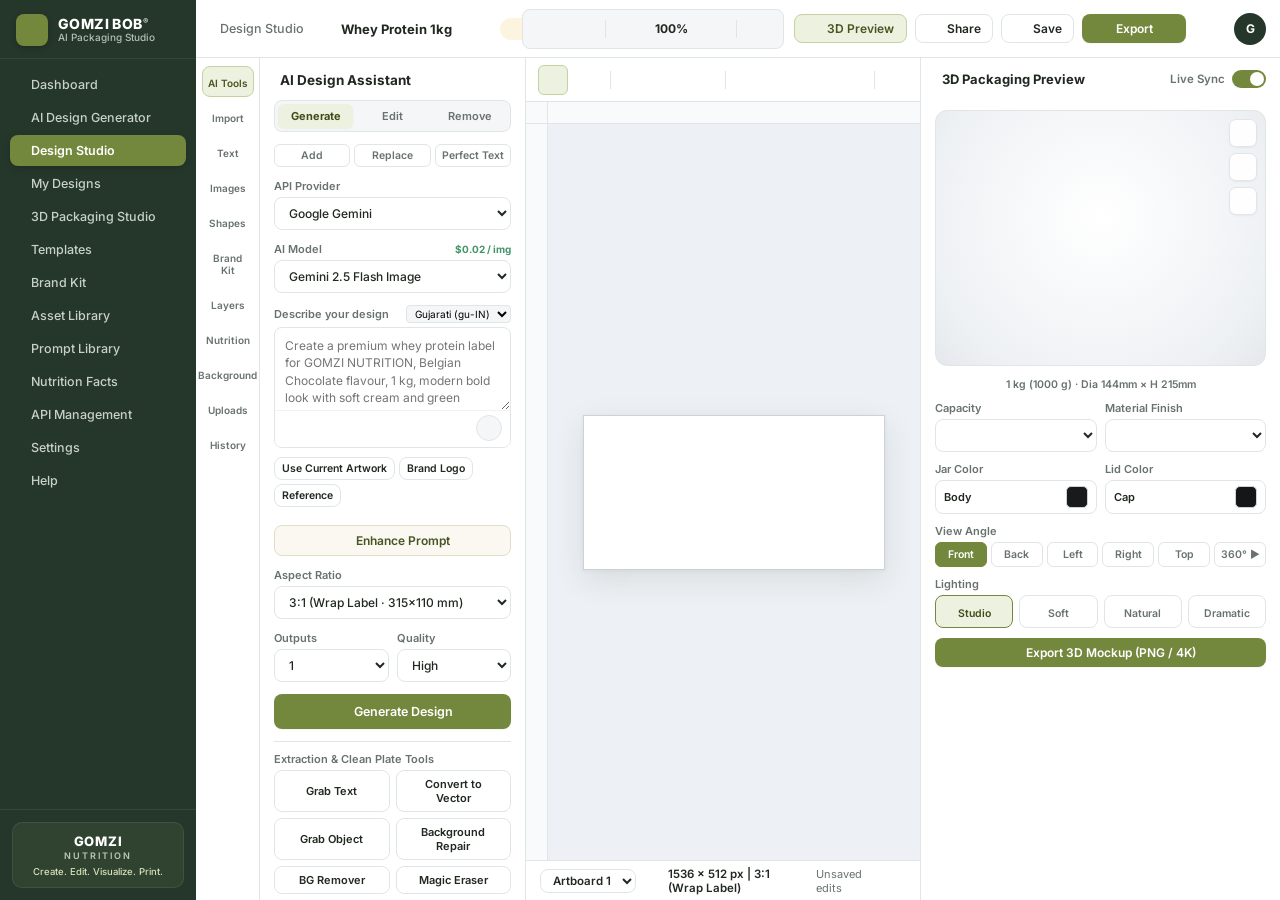
==== commit d2b232ee: "Initial commit with fully working Gomzi Group clone, OTP, and dashboards" ====
--- a/templates/index.html
+++ b/templates/index.html
@@ -1,7014 +1,970 @@
 <!DOCTYPE html>
 <html lang="en">
-
 <head>
   <meta charset="UTF-8" />
   <meta name="viewport" content="width=device-width, initial-scale=1.0" />
-  <meta name="description"
-    content="AI-powered product label editor — remove objects, add elements, or replace designs using SDXL generative in-painting." />
-  <title>Label Editor AI — Remove · Add · Replace</title>
+  <title>GOMZI BOB — AI Packaging Design Studio</title>
+
+  <!-- Fonts -->
+  <link rel="preconnect" href="https://fonts.googleapis.com" />
+  <link rel="preconnect" href="https://fonts.gstatic.com" crossorigin />
+  <link href="https://fonts.googleapis.com/css2?family=Anton&family=Bebas+Neue&family=Cinzel:wght@600;700;800&family=Inter:wght@400;500;600;700;800&family=Montserrat:wght@500;600;700;800;900&family=Oswald:wght@500;600;700&family=Plus+Jakarta+Sans:wght@500;600;700;800&display=swap" rel="stylesheet" />
+
+  <!-- Core Libraries: Fabric.js, Three.js + OrbitControls + GLTFLoader, JsBarcode, Lucide SVG Icons -->
   <script src="https://cdnjs.cloudflare.com/ajax/libs/fabric.js/5.3.1/fabric.min.js"></script>
+  <script src="https://cdnjs.cloudflare.com/ajax/libs/three.js/r128/three.min.js"></script>
+  <script src="https://cdn.jsdelivr.net/npm/three@0.128.0/examples/js/controls/OrbitControls.js"></script>
+  <script src="https://cdn.jsdelivr.net/npm/three@0.128.0/examples/js/loaders/GLTFLoader.js"></script>
   <script src="https://cdn.jsdelivr.net/npm/jsbarcode@3.11.5/dist/JsBarcode.all.min.js"></script>
-  <script src="https://cdnjs.cloudflare.com/ajax/libs/qrcodejs/1.0.0/qrcode.min.js"></script>
-  <link rel="preconnect" href="https://fonts.googleapis.com">
-  <link rel="preconnect" href="https://fonts.gstatic.com" crossorigin>
-  <link href="https://fonts.googleapis.com/css2?family=Anton&family=Bebas+Neue&family=Cinzel:wght@600;700;800;900&family=Inter:wght@400;600;700;800&family=Montserrat:wght@400;600;700;800;900&family=Oswald:wght@400;600;700&family=Outfit:wght@400;600;700;800&family=Playfair+Display:ital,wght@0,600;0,700;0,900;1,700&family=Poppins:wght@400;600;700&family=Roboto:wght@400;500;700&display=swap" rel="stylesheet">
-
-  <style>
-    /* ======================================================
-       CSS RESET & DESIGN TOKENS
-    ====================================================== */
-    *,
-    *::before,
-    *::after {
-      box-sizing: border-box;
-      margin: 0;
-      padding: 0;
-    }
-
-    :root {
-      --clr-bg: #f5f6fa;
-      --clr-surface: #ffffff;
-      --clr-surface-2: #f0f1f8;
-      --clr-surface-3: #e8eaf2;
-      --clr-border: rgba(99, 102, 241, 0.12);
-      --clr-border-glow: rgba(139, 92, 246, 0.3);
-
-      --clr-accent: #7c3aed;
-      /* violet */
-      --clr-accent-2: #0891b2;
-      /* cyan */
-      --clr-success: #059669;
-
-      --clr-text: #1e1b4b;
-      --clr-text-muted: #6b7280;
-      --clr-text-dim: #9ca3af;
-
-      --radius-sm: 8px;
-      --radius-md: 14px;
-      --radius-lg: 20px;
-      --radius-xl: 28px;
-
-      --shadow-glow: 0 0 40px rgba(124, 58, 237, 0.12), 0 12px 40px rgba(124, 58, 237, 0.08);
-      --shadow-card: 0 2px 16px rgba(99, 102, 241, 0.08), 0 1px 4px rgba(0, 0, 0, 0.04);
-
-      --transition: 0.25s cubic-bezier(0.4, 0, 0.2, 1);
-    }
-
-    html {
-      scroll-behavior: smooth;
-    }
-
-    body {
-      font-family: system-ui, -apple-system, BlinkMacSystemFont, 'Segoe UI', Roboto, Oxygen, Ubuntu, Cantarell, sans-serif;
-      background: var(--clr-bg);
-      color: var(--clr-text);
-      min-height: 100vh;
-      overflow-x: hidden;
-    }
-
-    /* ======================================================
-       ANIMATED BACKGROUND GRID
-    ====================================================== */
-    .bg-grid {
-      position: fixed;
-      inset: 0;
-      z-index: 0;
-      background-image:
-        linear-gradient(rgba(124, 58, 237, 0.05) 1px, transparent 1px),
-        linear-gradient(90deg, rgba(124, 58, 237, 0.05) 1px, transparent 1px);
-      background-size: 48px 48px;
-      mask-image: radial-gradient(ellipse 80% 80% at 50% 50%, black 30%, transparent 100%);
-    }
-
-    .bg-orb {
-      position: fixed;
-      border-radius: 50%;
-      filter: blur(140px);
-      opacity: 0.18;
-      pointer-events: none;
-      animation: orb-drift 12s ease-in-out infinite alternate;
-    }
-
-    .bg-orb-1 {
-      width: 600px;
-      height: 600px;
-      background: #c4b5fd;
-      top: -200px;
-      left: -200px;
-    }
-
-    .bg-orb-2 {
-      width: 400px;
-      height: 400px;
-      background: #7dd3fc;
-      bottom: -100px;
-      right: -100px;
-      animation-delay: -6s;
-    }
-
-    @keyframes orb-drift {
-      to {
-        transform: translate(40px, 40px) scale(1.05);
-      }
-    }
-
-    /* ======================================================
-       LAYOUT
-    ====================================================== */
-    .container {
-      position: relative;
-      z-index: 1;
-      max-width: 1060px;
-      margin: 0 auto;
-      padding: 0 24px 80px;
-    }
-
-    /* ======================================================
-       HEADER / HERO
-    ====================================================== */
-    header {
-      position: relative;
-      z-index: 1;
-      padding: 60px 24px 40px;
-      text-align: center;
-    }
-
-    .badge {
-      display: inline-flex;
-      align-items: center;
-      gap: 8px;
-      padding: 6px 16px;
-      background: rgba(139, 92, 246, 0.12);
-      border: 1px solid rgba(139, 92, 246, 0.3);
-      border-radius: 999px;
-      font-size: 12px;
-      font-weight: 600;
-      letter-spacing: 0.08em;
-      text-transform: uppercase;
-      color: var(--clr-accent);
-      margin-bottom: 24px;
-    }
-
-    .badge .dot {
-      width: 6px;
-      height: 6px;
-      background: var(--clr-accent);
-      border-radius: 50%;
-      animation: pulse-dot 2s ease-in-out infinite;
-    }
-
-    @keyframes pulse-dot {
-
-      0%,
-      100% {
-        opacity: 1;
-        transform: scale(1);
-      }
-
-      50% {
-        opacity: 0.4;
-        transform: scale(0.6);
-      }
-    }
-
-    h1 {
-      font-size: clamp(2rem, 5vw, 3.4rem);
-      font-weight: 800;
-      line-height: 1.15;
-      letter-spacing: -0.03em;
-      background: linear-gradient(135deg, #1e1b4b 0%, var(--clr-accent) 60%, var(--clr-accent-2) 100%);
-      -webkit-background-clip: text;
-      -webkit-text-fill-color: transparent;
-      background-clip: text;
-      margin-bottom: 16px;
-    }
-
-    .subtitle {
-      font-size: 1.05rem;
-      color: var(--clr-text-muted);
-      max-width: 520px;
-      margin: 0 auto 40px;
-      line-height: 1.7;
-    }
-
-    /* ======================================================
-       CARDS
-    ====================================================== */
-    .card {
-      background: var(--clr-surface);
-      border: 1px solid var(--clr-border);
-      border-radius: var(--radius-xl);
-      padding: 32px;
-      box-shadow: var(--shadow-card);
-      transition: border-color var(--transition), box-shadow var(--transition);
-    }
-
-    .card:hover {
-      border-color: var(--clr-border-glow);
-      box-shadow: var(--shadow-glow);
-    }
-
-    .section-label {
-      font-size: 11px;
-      font-weight: 700;
-      letter-spacing: 0.12em;
-      text-transform: uppercase;
-      color: var(--clr-accent);
-      margin-bottom: 20px;
-      display: flex;
-      align-items: center;
-      gap: 10px;
-    }
-
-    .section-label::after {
-      content: '';
-      flex: 1;
-      height: 1px;
-      background: var(--clr-border);
-    }
-
-    /* ======================================================
-       FILE DROP ZONE
-    ====================================================== */
-    .drop-zone {
-      position: relative;
-      border: 2px dashed rgba(139, 92, 246, 0.25);
-      border-radius: var(--radius-lg);
-      padding: 48px 24px;
-      text-align: center;
-      cursor: pointer;
-      transition: all var(--transition);
-      background: var(--clr-surface-2);
-      overflow: hidden;
-    }
-
-    .drop-zone:hover,
-    .drop-zone.drag-over {
-      border-color: var(--clr-accent);
-      background: rgba(139, 92, 246, 0.06);
-    }
-
-    .drop-zone.has-file {
-      border-style: solid;
-      border-color: var(--clr-success);
-      padding: 16px;
-    }
-
-    .drop-zone input[type="file"] {
-      position: absolute;
-      inset: 0;
-      opacity: 0;
-      cursor: pointer;
-      width: 100%;
-      height: 100%;
-    }
-
-    .drop-icon {
-      font-size: 48px;
-      margin-bottom: 16px;
-      display: block;
-      filter: grayscale(0.3);
-      transition: transform var(--transition);
-    }
-
-    .drop-zone:hover .drop-icon {
-      transform: translateY(-4px) scale(1.08);
-    }
-
-    .drop-title {
-      font-size: 1rem;
-      font-weight: 600;
-      color: var(--clr-text);
-      margin-bottom: 6px;
-    }
-
-    .drop-sub {
-      font-size: 0.8rem;
-      color: var(--clr-text-muted);
-    }
-
-    .file-preview {
-      display: none;
-      align-items: center;
-      gap: 12px;
-    }
-
-    .drop-zone.has-file .drop-content {
-      display: none;
-    }
-
-    .drop-zone.has-file .file-preview {
-      display: flex;
-    }
-
-    .file-thumb {
-      width: 64px;
-      height: 64px;
-      border-radius: var(--radius-sm);
-      object-fit: cover;
-      border: 2px solid var(--clr-success);
-      flex-shrink: 0;
-    }
-
-    .file-info {
-      text-align: left;
-    }
-
-    .file-name {
-      font-size: 0.9rem;
-      font-weight: 600;
-      color: var(--clr-text);
-      word-break: break-all;
-    }
-
-    .file-size {
-      font-size: 0.75rem;
-      color: var(--clr-text-muted);
-      margin-top: 2px;
-    }
-
-    .file-change {
-      margin-left: auto;
-      font-size: 0.75rem;
-      color: var(--clr-accent);
-      font-weight: 500;
-      cursor: pointer;
-      white-space: nowrap;
-    }
-
-    /* ======================================================
-       INPUTS
-    ====================================================== */
-    .input-group {
-      margin-bottom: 20px;
-    }
-
-    label.input-label {
-      display: block;
-      font-size: 0.8rem;
-      font-weight: 600;
-      color: var(--clr-text-muted);
-      margin-bottom: 8px;
-      letter-spacing: 0.04em;
-    }
-
-    textarea,
-    input[type="text"] {
-      width: 100%;
-      background: var(--clr-surface-2);
-      border: 1px solid var(--clr-border);
-      border-radius: var(--radius-md);
-      color: var(--clr-text);
-      font-family: inherit;
-      font-size: 0.9rem;
-      padding: 14px 16px;
-      transition: border-color var(--transition), box-shadow var(--transition);
-      outline: none;
-      resize: none;
-    }
-
-    textarea:focus,
-    input[type="text"]:focus {
-      border-color: var(--clr-accent);
-      box-shadow: 0 0 0 3px rgba(139, 92, 246, 0.15);
-    }
-
-    textarea::placeholder,
-    input[type="text"]::placeholder {
-      color: var(--clr-text-dim);
-    }
-
-    /* Prompt suggestions */
-    .prompt-chips {
-      display: flex;
-      flex-wrap: wrap;
-      gap: 8px;
-      margin-top: 10px;
-    }
-
-    .chip {
-      padding: 4px 12px;
-      border-radius: 999px;
-      background: var(--clr-surface-3);
-      border: 1px solid var(--clr-border);
-      font-size: 0.75rem;
-      color: var(--clr-text-muted);
-      cursor: pointer;
-      transition: all var(--transition);
-      user-select: none;
-    }
-
-    .chip:hover {
-      background: rgba(139, 92, 246, 0.12);
-      border-color: var(--clr-accent);
-      color: var(--clr-accent);
-    }
-
-    /* ======================================================
-       ADVANCED TOGGLE
-    ====================================================== */
-    .advanced-toggle {
-      display: flex;
-      align-items: center;
-      gap: 8px;
-      font-size: 0.8rem;
-      color: var(--clr-text-muted);
-      cursor: pointer;
-      user-select: none;
-      margin-bottom: 16px;
-      width: fit-content;
-    }
-
-    .advanced-toggle:hover {
-      color: var(--clr-accent);
-    }
-
-    .advanced-toggle svg {
-      transition: transform var(--transition);
-    }
-
-    .advanced-toggle.open svg {
-      transform: rotate(180deg);
-    }
-
-    .advanced-panel {
-      display: none;
-      animation: slide-down 0.2s ease;
-    }
-
-    .advanced-panel.visible {
-      display: block;
-    }
-
-    @keyframes slide-down {
-      from {
-        opacity: 0;
-        transform: translateY(-8px);
-      }
-
-      to {
-        opacity: 1;
-        transform: translateY(0);
-      }
-    }
-
-    /* ======================================================
-       PROCESS BUTTON
-    ====================================================== */
-    .btn-process {
-      position: relative;
-      display: flex;
-      align-items: center;
-      justify-content: center;
-      gap: 12px;
-      width: 100%;
-      padding: 18px 32px;
-      font-family: inherit;
-      font-size: 1rem;
-      font-weight: 700;
-      letter-spacing: 0.02em;
-      color: #fff;
-      background: linear-gradient(135deg, var(--clr-accent) 0%, #7c3aed 50%, var(--clr-accent-2) 100%);
-      border: none;
-      border-radius: var(--radius-lg);
-      cursor: pointer;
-      overflow: hidden;
-      transition: transform var(--transition), box-shadow var(--transition), opacity var(--transition);
-      margin-top: 28px;
-    }
-
-    .btn-process::before {
-      content: '';
-      position: absolute;
-      inset: 0;
-      background: linear-gradient(135deg, rgba(255, 255, 255, 0.1) 0%, transparent 60%);
-    }
-
-    .btn-process:hover:not(:disabled) {
-      transform: translateY(-2px);
-      box-shadow: 0 8px 32px rgba(139, 92, 246, 0.45);
-    }
-
-    .btn-process:active:not(:disabled) {
-      transform: translateY(0);
-    }
-
-    .btn-process:disabled {
-      opacity: 0.6;
-      cursor: not-allowed;
-    }
-
-    .btn-icon {
-      font-size: 1.2rem;
-    }
-
-    .btn-text-idle,
-    .btn-text-busy {
-      position: absolute;
-      transition: all var(--transition);
-    }
-
-    .btn-text-busy {
-      opacity: 0;
-      transform: translateY(8px);
-    }
-
-    .btn-process.loading .btn-text-idle {
-      opacity: 0;
-      transform: translateY(-8px);
-    }
-
-    .btn-process.loading .btn-text-busy {
-      opacity: 1;
-      transform: translateY(0);
-    }
-
-    /* Shimmer effect on loading */
-    @keyframes shimmer {
-      0% {
-        background-position: -400px 0;
-      }
-
-      100% {
-        background-position: 400px 0;
-      }
-    }
-
-    .btn-process.loading::after {
-      content: '';
-      position: absolute;
-      inset: 0;
-      background: linear-gradient(90deg, transparent, rgba(255, 255, 255, 0.15), transparent);
-      background-size: 400px 100%;
-      animation: shimmer 1.5s infinite;
-    }
-
-    /* ======================================================
-       PROGRESS TRACKER
-    ====================================================== */
-    #progress-tracker {
-      display: none;
-      margin-top: 24px;
-    }
-
-    #progress-tracker.visible {
-      display: block;
-    }
-
-    .progress-steps {
-      display: flex;
-      flex-direction: column;
-      gap: 12px;
-    }
-
-    .progress-step {
-      display: flex;
-      align-items: center;
-      gap: 14px;
-      padding: 14px 18px;
-      background: var(--clr-surface-2);
-      border: 1px solid var(--clr-border);
-      border-radius: var(--radius-md);
-      transition: all var(--transition);
-    }
-
-    .progress-step.active {
-      border-color: rgba(124, 58, 237, 0.35);
-      background: rgba(124, 58, 237, 0.06);
-    }
-
-    .progress-step.done {
-      border-color: rgba(5, 150, 105, 0.3);
-      background: rgba(5, 150, 105, 0.05);
-    }
-
-    .step-indicator {
-      width: 32px;
-      height: 32px;
-      border-radius: 50%;
-      display: flex;
-      align-items: center;
-      justify-content: center;
-      font-size: 14px;
-      font-weight: 700;
-      flex-shrink: 0;
-      transition: all var(--transition);
-    }
-
-    .step-indicator.pending {
-      background: var(--clr-surface-3);
-      color: var(--clr-text-muted);
-      border: 1px solid var(--clr-border);
-    }
-
-    .step-indicator.active {
-      background: var(--clr-accent);
-      color: #fff;
-      animation: spin-ring 1.2s linear infinite;
-      box-shadow: 0 0 16px rgba(139, 92, 246, 0.5);
-    }
-
-    .step-indicator.done {
-      background: var(--clr-success);
-      color: #fff;
-    }
-
-    @keyframes spin-ring {
-      0% {
-        box-shadow: 0 0 0 0 rgba(124, 58, 237, 0.6);
-      }
-
-      50% {
-        box-shadow: 0 0 0 6px rgba(124, 58, 237, 0);
-      }
-
-      100% {
-        box-shadow: 0 0 0 0 rgba(124, 58, 237, 0);
-      }
-    }
-
-    .step-label {
-      font-size: 0.85rem;
-      font-weight: 500;
-      color: var(--clr-text-muted);
-    }
-
-    .progress-step.active .step-label {
-      color: var(--clr-text);
-    }
-
-    .progress-step.done .step-label {
-      color: var(--clr-success);
-    }
-
-    .step-time {
-      margin-left: auto;
-      font-family: 'JetBrains Mono', monospace;
-      font-size: 0.7rem;
-      color: var(--clr-text-dim);
-    }
-
-    /* ======================================================
-       RESULTS
-    ====================================================== */
-    #results-section {
-      display: none;
-      margin-top: 40px;
-      animation: fade-up 0.5s ease;
-    }
-
-    #results-section.visible {
-      display: block;
-    }
-
-    @keyframes fade-up {
-      from {
-        opacity: 0;
-        transform: translateY(20px);
-      }
-
-      to {
-        opacity: 1;
-        transform: translateY(0);
-      }
-    }
-
-    .compare-grid {
-      display: grid;
-      grid-template-columns: 1fr 1fr;
-      gap: 20px;
-    }
-
-    @media (max-width: 640px) {
-      .compare-grid {
-        grid-template-columns: 1fr;
-      }
-    }
-
-    .image-panel {
-      position: relative;
-      border-radius: var(--radius-lg);
-      overflow: hidden;
-      border: 1px solid var(--clr-border);
-      background: var(--clr-surface-2);
-    }
-
-    .image-panel-label {
-      position: absolute;
-      top: 12px;
-      left: 12px;
-      padding: 4px 12px;
-      border-radius: 999px;
-      font-size: 0.7rem;
-      font-weight: 700;
-      letter-spacing: 0.08em;
-      text-transform: uppercase;
-      backdrop-filter: blur(8px);
-      z-index: 2;
-    }
-
-    .label-original {
-      background: rgba(255, 255, 255, 0.88);
-      color: var(--clr-text-muted);
-      border: 1px solid var(--clr-border);
-    }
-
-    .label-result {
-      background: rgba(124, 58, 237, 0.9);
-      color: #fff;
-    }
-
-    .compare-img {
-      width: 100%;
-      display: block;
-      object-fit: contain;
-      max-height: 480px;
-    }
-
-    /* Download button */
-    .btn-download {
-      display: flex;
-      align-items: center;
-      justify-content: center;
-      gap: 8px;
-      width: 100%;
-      padding: 14px;
-      margin-top: 16px;
-      background: var(--clr-surface-2);
-      border: 1px solid var(--clr-border);
-      border-radius: var(--radius-md);
-      color: var(--clr-text);
-      font-size: 0.85rem;
-      font-weight: 600;
-      text-decoration: none;
-      cursor: pointer;
-      transition: all var(--transition);
-    }
-
-    .btn-download:hover {
-      background: rgba(139, 92, 246, 0.1);
-      border-color: var(--clr-accent);
-      color: var(--clr-accent);
-    }
-
-    /* ======================================================
-       ERROR TOAST
-    ====================================================== */
-    #error-toast {
-      display: none;
-      position: fixed;
-      bottom: 28px;
-      left: 50%;
-      transform: translateX(-50%) translateY(20px);
-      background: rgba(254, 226, 226, 0.95);
-      border: 1px solid rgba(239, 68, 68, 0.35);
-      border-radius: var(--radius-lg);
-      padding: 16px 24px;
-      color: #b91c1c;
-      font-size: 0.85rem;
-      max-width: 520px;
-      width: calc(100% - 48px);
-      z-index: 9999;
-      backdrop-filter: blur(12px);
-      animation: toast-in 0.3s ease forwards;
-    }
-
-    #error-toast.visible {
-      display: block;
-    }
-
-    @keyframes toast-in {
-      to {
-        transform: translateX(-50%) translateY(0);
-        opacity: 1;
-      }
-    }
-
-    .toast-close {
-      float: right;
-      cursor: pointer;
-      opacity: 0.6;
-      font-size: 1.1rem;
-      margin-left: 12px;
-    }
-
-    /* ======================================================
-       RATE LIMIT BANNER
-    ====================================================== */
-    #rate-limit-banner {
-      position: fixed;
-      bottom: 28px;
-      left: 50%;
-      transform: translateX(-50%);
-      width: calc(100% - 48px);
-      max-width: 620px;
-      z-index: 9999;
-      animation: toast-in 0.35s ease forwards;
-    }
-
-    .rate-limit-inner {
-      display: flex;
-      gap: 16px;
-      align-items: flex-start;
-      background: rgba(255, 255, 255, 0.97);
-      border: 1px solid rgba(251, 191, 36, 0.5);
-      border-radius: var(--radius-lg);
-      padding: 20px 24px;
-      box-shadow: 0 8px 40px rgba(0, 0, 0, 0.12);
-      backdrop-filter: blur(16px);
-    }
-
-    .rate-limit-icon {
-      font-size: 1.8rem;
-      flex-shrink: 0;
-      line-height: 1;
-    }
-
-    .rate-limit-body {
-      flex: 1;
-    }
-
-    .rate-limit-title {
-      font-size: 0.95rem;
-      font-weight: 700;
-      color: #92400e;
-      margin-bottom: 6px;
-    }
-
-    .rate-limit-desc {
-      font-size: 0.8rem;
-      color: var(--clr-text-muted);
-      line-height: 1.6;
-      margin-bottom: 14px;
-    }
-
-    .rate-limit-desc strong {
-      color: var(--clr-text);
-    }
-
-    .rate-limit-actions {
-      display: flex;
-      gap: 10px;
-      flex-wrap: wrap;
-      align-items: center;
-    }
-
-    .btn-billing {
-      display: inline-flex;
-      align-items: center;
-      gap: 6px;
-      padding: 9px 18px;
-      background: linear-gradient(135deg, #f59e0b, #d97706);
-      color: #000;
-      font-size: 0.8rem;
-      font-weight: 700;
-      border-radius: var(--radius-md);
-      text-decoration: none;
-      transition: all var(--transition);
-    }
-
-    .btn-billing:hover {
-      transform: translateY(-1px);
-      box-shadow: 0 4px 16px rgba(245, 158, 11, 0.4);
-    }
-
-    .btn-retry {
-      padding: 9px 16px;
-      background: transparent;
-      border: 1px solid var(--clr-border);
-      border-radius: var(--radius-md);
-      color: var(--clr-text-muted);
-      font-size: 0.8rem;
-      font-weight: 600;
-      cursor: pointer;
-      font-family: inherit;
-      transition: all var(--transition);
-    }
-
-    .btn-retry:hover {
-      border-color: var(--clr-accent);
-      color: var(--clr-accent);
-    }
-
-    .rate-banner-close {
-      background: none;
-      border: none;
-      color: var(--clr-text-muted);
-      cursor: pointer;
-      font-size: 1rem;
-      padding: 0;
-      flex-shrink: 0;
-      transition: color var(--transition);
-    }
-
-    .rate-banner-close:hover {
-      color: var(--clr-text);
-    }
-
-
-    .info-bar {
-      display: flex;
-      gap: 20px;
-      flex-wrap: wrap;
-      margin-top: 40px;
-    }
-
-    .info-chip {
-      flex: 1;
-      min-width: 180px;
-      display: flex;
-      align-items: flex-start;
-      gap: 12px;
-      padding: 18px 20px;
-      background: var(--clr-surface);
-      border: 1px solid var(--clr-border);
-      border-radius: var(--radius-lg);
-    }
-
-    .info-chip-icon {
-      font-size: 1.4rem;
-      flex-shrink: 0;
-      line-height: 1;
-    }
-
-    .info-chip-title {
-      font-size: 0.8rem;
-      font-weight: 700;
-      color: var(--clr-text);
-      margin-bottom: 4px;
-    }
-
-    .info-chip-desc {
-      font-size: 0.73rem;
-      color: var(--clr-text-muted);
-      line-height: 1.5;
-    }
-
-    /* ======================================================
-       MODE TABS
-    ====================================================== */
-    .mode-tabs {
-      display: grid;
-      grid-template-columns: repeat(4, 1fr);
-      gap: 8px;
-      margin-bottom: 14px;
-    }
-
-    .mode-tab {
-      display: flex;
-      flex-direction: column;
-      align-items: center;
-      gap: 4px;
-      padding: 14px 10px;
-      background: var(--clr-surface-2);
-      border: 1px solid var(--clr-border);
-      border-radius: var(--radius-md);
-      cursor: pointer;
-      font-family: inherit;
-      transition: all var(--transition);
-      text-align: center;
-    }
-
-    .mode-tab:hover {
-      border-color: rgba(139, 92, 246, 0.3);
-      background: rgba(139, 92, 246, 0.05);
-    }
-
-    .mode-tab.active {
-      border-color: var(--clr-accent);
-      background: rgba(139, 92, 246, 0.12);
-      box-shadow: 0 0 0 1px rgba(139, 92, 246, 0.2);
-    }
-
-    .mode-tab[data-mode="add"].active {
-      border-color: var(--clr-accent-2);
-      background: rgba(6, 182, 212, 0.1);
-      box-shadow: 0 0 0 1px rgba(6, 182, 212, 0.2);
-    }
-
-    .mode-tab[data-mode="replace"].active {
-      border-color: #f472b6;
-      background: rgba(244, 114, 182, 0.1);
-      box-shadow: 0 0 0 1px rgba(244, 114, 182, 0.2);
-    }
-
-    .mode-tab[data-mode="text_replace"].active {
-      border-color: #f59e0b;
-      background: rgba(245, 158, 11, 0.12);
-      box-shadow: 0 0 0 1px rgba(245, 158, 11, 0.25);
-    }
-
-    .mode-icon {
-      font-size: 1.4rem;
-      line-height: 1;
-    }
-
-    .mode-name {
-      font-size: 0.85rem;
-      font-weight: 700;
-      color: var(--clr-text);
-    }
-
-    .mode-desc {
-      font-size: 0.68rem;
-      color: var(--clr-text-muted);
-    }
-
-    .mode-hint {
-      font-size: 0.75rem;
-      color: var(--clr-text-muted);
-      background: var(--clr-surface-2);
-      border: 1px solid var(--clr-border);
-      border-radius: var(--radius-sm);
-      padding: 8px 12px;
-      margin-bottom: 4px;
-      line-height: 1.5;
-    }
-
-    /* ======================================================
-       FOOTER
-    ====================================================== */
-    footer {
-      text-align: center;
-      padding: 40px 24px 24px;
-      color: var(--clr-text-dim);
-      font-size: 0.75rem;
-      position: relative;
-      z-index: 1;
-    }
-
-    footer a {
-      color: var(--clr-accent);
-      text-decoration: none;
-    }
-
-    footer a:hover {
-      text-decoration: underline;
-    }
-
-    /* ======================================================
-       UTILITY
-    ====================================================== */
-    .sr-only {
-      position: absolute;
-      width: 1px;
-      height: 1px;
-      overflow: hidden;
-      clip: rect(0, 0, 0, 0);
-    }
-
-    .text-accent {
-      color: var(--clr-accent);
-    }
-
-    .mt-4 {
-      margin-top: 16px;
-    }
-
-    .mt-6 {
-      margin-top: 24px;
-    }
-
-    /* ======================================================
-       HISTORY PANEL
-    ====================================================== */
-    .history-panel {
-      position: relative;
-      z-index: 1;
-      max-width: 1060px;
-      margin: 0 auto 60px;
-      padding: 0 24px;
-    }
-
-    .history-header {
-      display: flex;
-      align-items: center;
-      justify-content: space-between;
-      margin-bottom: 20px;
-    }
-
-    .history-title {
-      font-size: 1rem;
-      font-weight: 700;
-      color: var(--clr-text);
-      display: flex;
-      align-items: center;
-      gap: 10px;
-    }
-
-    .history-title .icon {
-      width: 32px;
-      height: 32px;
-      background: linear-gradient(135deg, var(--clr-accent), var(--clr-accent-2));
-      border-radius: 8px;
-      display: flex;
-      align-items: center;
-      justify-content: center;
-      font-size: 16px;
-    }
-
-    .history-count {
-      font-size: 0.72rem;
-      font-weight: 600;
-      color: var(--clr-text-muted);
-      background: var(--clr-surface-3);
-      padding: 3px 10px;
-      border-radius: 999px;
-    }
-
-    .history-grid {
-      display: grid;
-      grid-template-columns: repeat(auto-fill, minmax(280px, 1fr));
-      gap: 16px;
-    }
-
-    .history-card {
-      background: var(--clr-surface);
-      border: 1px solid var(--clr-border);
-      border-radius: var(--radius-lg);
-      overflow: hidden;
-      transition: all var(--transition);
-      cursor: default;
-    }
-
-    .history-card:hover {
-      border-color: var(--clr-border-glow);
-      box-shadow: var(--shadow-glow);
-      transform: translateY(-2px);
-    }
-
-    .history-imgs {
-      display: grid;
-      grid-template-columns: 1fr 1fr;
-      gap: 2px;
-      background: var(--clr-surface-3);
-      height: 130px;
-    }
-
-    .history-imgs img {
-      width: 100%;
-      height: 100%;
-      object-fit: cover;
-      display: block;
-    }
-
-    .history-imgs .single-img {
-      grid-column: 1 / -1;
-    }
-
-    .history-meta {
-      padding: 12px 14px;
-    }
-
-    .history-prompt {
-      font-size: 0.78rem;
-      font-weight: 500;
-      color: var(--clr-text);
-      white-space: nowrap;
-      overflow: hidden;
-      text-overflow: ellipsis;
-      margin-bottom: 6px;
-    }
-
-    .history-info {
-      display: flex;
-      align-items: center;
-      gap: 8px;
-      flex-wrap: wrap;
-    }
-
-    .history-badge {
-      font-size: 0.65rem;
-      font-weight: 700;
-      letter-spacing: 0.06em;
-      text-transform: uppercase;
-      padding: 2px 8px;
-      border-radius: 999px;
-    }
-
-    .hb-remove  { background: rgba(239,68,68,0.12);  color: #ef4444; }
-    .hb-add     { background: rgba(16,185,129,0.12); color: #10b981; }
-    .hb-replace { background: rgba(245,158,11,0.12); color: #f59e0b; }
-    .hb-generate{ background: rgba(139,92,246,0.12); color: #8b5cf6; }
-
-    .history-time {
-      font-size: 0.65rem;
-      color: var(--clr-text-dim);
-      margin-left: auto;
-    }
-
-    .history-empty {
-      text-align: center;
-      padding: 40px 24px;
-      color: var(--clr-text-muted);
-      font-size: 0.85rem;
-      background: var(--clr-surface);
-      border: 1px dashed var(--clr-border);
-      border-radius: var(--radius-lg);
-    }
-
-    .history-empty .empty-icon {
-      font-size: 2.5rem;
-      margin-bottom: 12px;
-      opacity: 0.5;
-    }
-
-    /* ======================================================
-       SMART PROMPT PILL REDESIGN
-    ====================================================== */
-    .smart-card {
-      background: transparent;
-      margin-bottom: 24px;
-      position: relative;
-    }
-    
-    .smart-pill {
-      display: flex;
-      align-items: center;
-      background: #ffffff; /* White background */
-      border: 1px solid #e2e8f0;
-      border-radius: 999px; /* Pill shape */
-      padding: 8px 12px 8px 12px;
-      box-shadow: 0 4px 12px rgba(0, 0, 0, 0.05);
-      gap: 12px;
-      transition: all 0.3s ease;
-      position: relative; /* For popover */
-    }
-    
-    .smart-pill:focus-within {
-      border-color: #cbd5e1;
-      box-shadow: 0 6px 16px rgba(0, 0, 0, 0.08);
-    }
-
-    .smart-input {
-      flex: 1;
-      padding: 12px 0;
-      font-size: 1rem;
-      font-family: inherit;
-      border: none;
-      background: transparent;
-      color: #0f172a;
-      outline: none;
-    }
-
-    .smart-input::placeholder {
-      color: #94a3b8;
-    }
-
-    .smart-pill-actions {
-      display: flex;
-      align-items: center;
-      gap: 8px;
-    }
-
-    .pill-icon-btn {
-      background: transparent;
-      border: none;
-      color: #64748b;
-      cursor: pointer;
-      font-size: 1.1rem;
-      display: flex;
-      align-items: center;
-      justify-content: center;
-      padding: 6px;
-      border-radius: 50%;
-      transition: color 0.2s, background 0.2s;
-    }
-    
-    .pill-icon-btn:hover {
-      color: #0f172a;
-      background: rgba(0, 0, 0, 0.05);
-    }
-
-    /* Plus Button and Popover */
-    .plus-btn-wrapper {
-      position: relative;
-    }
-    .pill-icon-btn.plus-btn {
-      background: #f1f5f9;
-      color: #475569;
-      padding: 8px;
-    }
-    .pill-icon-btn.plus-btn:hover {
-      background: #e2e8f0;
-      color: #0f172a;
-    }
-
-    .upload-popover {
-      position: absolute;
-      top: 100%;
-      left: 0;
-      margin-top: 12px;
-      background: #ffffff;
-      border: 1px solid #e2e8f0;
-      border-radius: 16px;
-      box-shadow: 0 10px 25px rgba(0,0,0,0.1);
-      padding: 8px;
-      display: none;
-      min-width: 280px;
-      z-index: 50;
-      animation: popdown 0.2s ease forwards;
-    }
-    .upload-popover.show {
-      display: flex;
-      flex-direction: column;
-    }
-    .upload-popover-item {
-      display: flex;
-      align-items: center;
-      gap: 16px;
-      padding: 12px 16px;
-      cursor: pointer;
-      border-radius: 12px;
-      color: #334155;
-      font-size: 0.95rem;
-      font-weight: 600;
-      transition: background 0.2s;
-    }
-    .upload-popover-item:hover {
-      background: #f8fafc;
-    }
-    .upload-popover-item svg {
-      color: #64748b;
-    }
-    .upload-popover-subtext {
-      font-size: 0.8rem;
-      color: #94a3b8;
-      font-weight: 400;
-      margin-top: 2px;
-    }
-    @keyframes popdown {
-      from { opacity: 0; transform: translateY(-10px); }
-      to { opacity: 1; transform: translateY(0); }
-    }
-
-    .smart-btn-round {
-      width: 40px;
-      height: 40px;
-      border-radius: 50%;
-      background: #2563eb; /* Blue accent */
-      color: #fff;
-      border: none;
-      display: flex;
-      align-items: center;
-      justify-content: center;
-      cursor: pointer;
-      transition: all 0.2s;
-      font-size: 1.2rem;
-    }
-
-    .smart-btn-round:hover:not(:disabled) {
-      background: #3b82f6;
-      transform: scale(1.05);
-    }
-
-    .smart-btn-round:disabled {
-      opacity: 0.5;
-      cursor: not-allowed;
-    }
-
-    .smart-btn-round.loading::after {
-      content: '';
-      width: 18px;
-      height: 18px;
-      border: 2px solid rgba(255,255,255,0.4);
-      border-top-color: #fff;
-      border-radius: 50%;
-      animation: spin 0.8s linear infinite;
-    }
-
-    .smart-status {
-      margin-top: 14px;
-      display: none;
-      align-items: center;
-      gap: 10px;
-      font-size: 0.82rem;
-      padding: 10px 14px;
-      border-radius: var(--radius-sm);
-      border: 1px solid var(--clr-border);
-      background: var(--clr-surface-2);
-    }
-
-    .smart-status.visible { display: flex; }
-
-    .smart-status .status-icon { font-size: 18px; }
-
-    .smart-match-badge {
-      margin-left: auto;
-      font-size: 0.65rem;
-      font-weight: 700;
-      padding: 2px 10px;
-      border-radius: 999px;
-      letter-spacing: 0.05em;
-      text-transform: uppercase;
-    }
-
-    .badge-matched  { background: rgba(16,185,129,0.12); color: #10b981; }
-    .badge-new      { background: rgba(139,92,246,0.12);  color: #8b5cf6; }
-    .badge-error    { background: rgba(239,68,68,0.12);   color: #ef4444; }
-
-    .smart-result {
-      margin-top: 16px;
-      display: none;
-    }
-
-    .smart-result.visible { display: block; }
-
-    .smart-result-imgs {
-      display: grid;
-      grid-template-columns: 1fr 1fr;
-      gap: 12px;
-      margin-top: 12px;
-    }
-
-    .smart-result-imgs img {
-      width: 100%;
-      border-radius: var(--radius-md);
-      border: 1px solid var(--clr-border);
-      display: block;
-    }
-
-    .smart-result-label {
-      font-size: 0.7rem;
-      font-weight: 600;
-      color: var(--clr-text-muted);
-      text-transform: uppercase;
-      letter-spacing: 0.08em;
-      margin-bottom: 4px;
-    }
-
-    @keyframes spin {
-      to { transform: rotate(360deg); }
-    }
-
-    /* Voice Input Button */
-    .mic-btn {
-      position: absolute;
-      right: 12px;
-      top: 50%;
-      transform: translateY(-50%);
-      background: none;
-      border: none;
-      font-size: 1.2rem;
-      cursor: pointer;
-      color: var(--clr-text-muted);
-      transition: all 0.2s;
-      padding: 6px;
-      border-radius: 50%;
-      z-index: 10;
-    }
-    .mic-btn:hover {
-      background: rgba(255, 255, 255, 0.1);
-      color: var(--clr-primary);
-    }
-    .mic-btn.recording {
-      color: #ef4444;
-      animation: pulse-red 1.5s infinite;
-    }
-    @keyframes pulse-red {
-      0% { box-shadow: 0 0 0 0 rgba(239, 68, 68, 0.4); }
-      70% { box-shadow: 0 0 0 10px rgba(239, 68, 68, 0); }
-      100% { box-shadow: 0 0 0 0 rgba(239, 68, 68, 0); }
-    }
-
-    /* ======================================================
-       MOBILE RESPONSIVENESS
-    ====================================================== */
-    @media (max-width: 768px) {
-      .container, .history-panel {
-        padding: 0 16px 40px !important;
-      }
-      
-      .card {
-        padding: 20px !important;
-      }
-      
-      h1 {
-        font-size: 2.2rem !important;
-      }
-      
-      .mode-tabs {
-        grid-template-columns: repeat(2, 1fr) !important;
-      }
-      
-      .smart-result-imgs, #smartResultGrid, .history-grid {
-        grid-template-columns: 1fr !important;
-      }
-      
-      .btn-process {
-        padding: 16px 20px !important;
-        font-size: 0.9rem !important;
-      }
-      
-      .drop-zone {
-        padding: 32px 16px !important;
-      }
-      
-      .download-group > div {
-        flex-direction: column !important;
-      }
-      
-      .btn-download {
-        width: 100% !important;
-      }
-    }
-  
-    /* ======================================================
-       CANVA STUDIO — AUTHENTIC CLEAN WHITE THEME
-    ====================================================== */
-    #canvaStudioModal {
-      background: #f1f3f5 !important;
-      color: #0f172a !important;
-    }
-    #canvaStudioModal ::-webkit-scrollbar {
-      width: 6px;
-      height: 6px;
-    }
-    #canvaStudioModal ::-webkit-scrollbar-track {
-      background: #f8fafc;
-    }
-    #canvaStudioModal ::-webkit-scrollbar-thumb {
-      background: #cbd5e1;
-      border-radius: 4px;
-    }
-    #canvaStudioModal ::-webkit-scrollbar-thumb:hover {
-      background: #94a3b8;
-    }
-    .canva-rail-btn {
-      transition: all 0.15s ease;
-    }
-    .canva-rail-btn:hover {
-      background: #f8fafc !important;
-      color: #1e293b !important;
-    }
-    .canva-rail-btn.active {
-      background: #f3e8ff !important;
-      color: #7d2ae8 !important;
-      border-left: 3px solid #7d2ae8 !important;
-      font-weight: 800 !important;
-    }
-    .canva-template-card:hover {
-      transform: translateY(-2px);
-      border-color: #7d2ae8 !important;
-      box-shadow: 0 4px 14px rgba(125, 42, 232, 0.12) !important;
-    }
-    .canva-circle-tool:hover div:first-child {
-      transform: scale(1.06);
-    }
-    .canva-badge-item:hover, .canva-snippet-btn:hover {
-      transform: translateY(-1px);
-      box-shadow: 0 2px 8px rgba(0,0,0,0.06);
-    }
-
-  </style>
+  <script src="https://unpkg.com/lucide@0.460.0/dist/umd/lucide.min.js"></script>
+
+  <!-- Design Tokens & Layout System -->
+  <link rel="stylesheet" href="/static/css/gomzi_studio.css?v=3.0" />
 </head>
-
 <body>
-
-  <!-- Decorative background -->
-  <div class="bg-grid" aria-hidden="true"></div>
-  <div class="bg-orb bg-orb-1" aria-hidden="true"></div>
-  <div class="bg-orb bg-orb-2" aria-hidden="true"></div>
-
-  <!-- Top Navigation Bar with Quick Canva Launch -->
-  <div style="width:100%; max-width:1200px; margin:16px auto 0; padding:0 20px; display:flex; justify-content:space-between; align-items:center; position:relative; z-index:20;">
-    <div style="display:flex; align-items:center; gap:10px;">
-      <div style="width:36px; height:36px; border-radius:10px; background:linear-gradient(135deg, #7d2ae8 0%, #00c4cc 100%); display:flex; align-items:center; justify-content:center; font-size:18px; box-shadow:0 4px 12px rgba(125,42,232,0.35);">
-        🎨
-      </div>
+  <div class="app-shell">
+
+    <!-- ======================================================================
+         REGION 1: DARK FOREST MAIN SIDEBAR (#25372A)
+         ====================================================================== -->
+    <aside class="app-sidebar" id="mainAppSidebar">
       <div>
-        <span style="font-weight:900; font-size:16px; letter-spacing:0.4px; background:linear-gradient(135deg, #7d2ae8, #00c4cc); -webkit-background-clip:text; -webkit-text-fill-color:transparent;">CANVA PACKAGING STUDIO</span>
-        <span style="background:rgba(125,42,232,0.1); color:#7d2ae8; border:1px solid rgba(125,42,232,0.25); font-size:10px; font-weight:800; padding:2px 7px; border-radius:12px; margin-left:6px; text-transform:uppercase;">PRO SUITE</span>
-      </div>
-    </div>
-    <div style="display:flex; align-items:center; gap:10px;">
-      <button id="navOpenCanvaBtn" type="button" onclick="if(window.launchCanvaStudio){window.launchCanvaStudio();}else{const m=document.getElementById('canvaStudioModal');if(m)m.style.display='flex';}" style="background:linear-gradient(135deg, #7d2ae8 0%, #00c4cc 100%); color:#fff; border:none; border-radius:30px; padding:10px 22px; font-size:13px; font-weight:800; cursor:pointer; display:flex; align-items:center; gap:8px; box-shadow:0 6px 20px rgba(125,42,232,0.4); transition:transform 0.15s, box-shadow 0.15s;">
-        <span style="font-size:16px;">✨</span>
-        <span>Open Canva Editor</span>
-      </button>
+        <div class="sidebar-brand-top" onclick="switchMainView('dashboard')">
+          <div class="sidebar-logo-mark">
+            <i data-lucide="package" style="width:18px;height:18px;"></i>
+          </div>
+          <div class="sidebar-brand-text">
+            <span class="sidebar-brand-title">GOMZI BOB<sup style="font-size:8px;opacity:0.8;">®</sup></span>
+            <span class="sidebar-brand-sub">AI Packaging Studio</span>
+          </div>
+        </div>
+
+        <nav class="sidebar-menu">
+          <a class="sidebar-item" data-view="dashboard" id="sidebarNavDashboard"><i data-lucide="layout-dashboard"></i><span>Dashboard</span></a>
+          <a class="sidebar-item" data-view="ai-generator" id="sidebarNavAiGen"><i data-lucide="sparkles"></i><span>AI Design Generator</span></a>
+          <a class="sidebar-item active" data-view="studio" id="sidebarNavStudio"><i data-lucide="pen-tool"></i><span>Design Studio</span></a>
+          <a class="sidebar-item" data-view="my-designs" id="sidebarNavMyDesigns"><i data-lucide="folder-kanban"></i><span>My Designs</span></a>
+          <a class="sidebar-item" data-view="3d-studio" id="sidebarNav3dStudio"><i data-lucide="box"></i><span>3D Packaging Studio</span></a>
+          <a class="sidebar-item" data-view="templates" id="sidebarNavTemplates"><i data-lucide="layout-grid"></i><span>Templates</span></a>
+          <a class="sidebar-item" data-view="brand-kit" id="sidebarNavBrandKit"><i data-lucide="award"></i><span>Brand Kit</span></a>
+          <a class="sidebar-item" data-view="asset-library" id="sidebarNavAssets"><i data-lucide="image"></i><span>Asset Library</span></a>
+          <a class="sidebar-item" data-view="prompt-library" id="sidebarNavPrompts"><i data-lucide="message-square-text"></i><span>Prompt Library</span></a>
+          <a class="sidebar-item" data-view="nutrition-facts" id="sidebarNavNutrition"><i data-lucide="table-2"></i><span>Nutrition Facts</span></a>
+          <a class="sidebar-item" data-view="api-management" id="sidebarNavApiMgmt"><i data-lucide="cpu"></i><span>API Management</span></a>
+          <a class="sidebar-item" data-view="settings" id="sidebarNavSettings"><i data-lucide="settings"></i><span>Settings</span></a>
+          <a class="sidebar-item" data-view="help" id="sidebarNavHelp"><i data-lucide="help-circle"></i><span>Help</span></a>
+        </nav>
+      </div>
+
+      <div class="sidebar-bottom-brand">
+        <div class="sidebar-merchant-card">
+          <div class="sidebar-merchant-name">GOMZI</div>
+          <div class="sidebar-merchant-sub">NUTRITION</div>
+          <div class="sidebar-merchant-tagline">Create. Edit. Visualize. Print.</div>
+        </div>
+      </div>
+    </aside>
+
+    <!-- RIGHT WORKSPACE COLUMN -->
+    <div class="app-workspace-col">
+
+      <!-- ====================================================================
+           REGION 2: TOP EDITOR TOOLBAR (58px Clean White Header)
+           ==================================================================== -->
+      <header class="app-topbar">
+        <div class="topbar-left">
+          <button type="button" class="icon-btn" id="topSidebarToggleBtn" title="Toggle Main Sidebar">
+            <i data-lucide="panel-left"></i>
+          </button>
+
+          <div class="breadcrumb-nav">
+            <span>Design Studio</span>
+            <i data-lucide="chevron-right" style="width:14px;height:14px;"></i>
+          </div>
+
+          <input class="studio-doc-title-input" id="canvaDocTitleInput" value="Whey Protein 1kg" aria-label="Project Name" />
+
+          <div class="save-status-pill unsaved" id="topSaveStatusPill" title="Actual persistence status">
+            <i data-lucide="cloud" style="width:13px;height:13px;"></i>
+            <span id="topSaveStatusText">Unsaved edits</span>
+          </div>
+        </div>
+
+        <div class="topbar-center">
+          <button type="button" class="icon-btn" id="canvaUndoBtn" title="Undo (Ctrl+Z)"><i data-lucide="undo-2"></i></button>
+          <button type="button" class="icon-btn" id="canvaRedoBtn" title="Redo (Ctrl+Y)"><i data-lucide="redo-2"></i></button>
+          <div class="topbar-divider"></div>
+          <button type="button" class="icon-btn" id="canvaZoomOutBtn" title="Zoom Out"><i data-lucide="minus"></i></button>
+          <span class="zoom-readout" id="canvaZoomVal">100%</span>
+          <button type="button" class="icon-btn" id="canvaZoomInBtn" title="Zoom In"><i data-lucide="plus"></i></button>
+          <div class="topbar-divider"></div>
+          <button type="button" class="icon-btn" id="topFullscreenBtn" title="Fullscreen Workspace"><i data-lucide="maximize"></i></button>
+        </div>
+
+        <div class="topbar-right">
+          <button type="button" class="pill-toggle-3d active" id="studio3dToggleBtn" title="Show/Hide 3D Preview Panel">
+            <i data-lucide="box" style="width:14px;height:14px;"></i>
+            <span>3D Preview</span>
+          </button>
+
+          <button type="button" class="btn-outline-clean" id="topShareBtn" title="Copy Project Link">
+            <i data-lucide="share-2" style="width:14px;height:14px;"></i>
+            <span>Share</span>
+          </button>
+
+          <button type="button" class="btn-outline-clean" id="canvaApplyBtn" title="Save Project (Ctrl+S)">
+            <i data-lucide="save" style="width:14px;height:14px;"></i>
+            <span>Save</span>
+          </button>
+
+          <div style="position:relative;">
+            <button type="button" class="btn-olive-primary" id="canvaExportMenuBtn">
+              <i data-lucide="download" style="width:14px;height:14px;"></i>
+              <span>Export</span>
+              <i data-lucide="chevron-down" style="width:13px;height:13px;"></i>
+            </button>
+            <div id="canvaExportDropdown" style="display:none;position:absolute;right:0;top:40px;background:#FFFFFF;border:1px solid #E0E5E7;border-radius:10px;width:270px;box-shadow:0 8px 24px rgba(0,0,0,0.12);z-index:120;padding:8px;flex-direction:column;gap:3px;">
+              <div style="display:flex;gap:6px;align-items:center;padding:4px 6px 6px;border-bottom:1px solid #EEF1F3;margin-bottom:2px;font-size:10.5px;color:#526058;">
+                <label>DPI <select id="exportPrintDpiSelect" style="border:1px solid #D5DCE0;border-radius:4px;font-size:10.5px;padding:1px 4px;"><option value="300" selected>300</option><option value="600">600</option></select></label>
+                <label>Bleed <select id="exportPrintBleedSelect" style="border:1px solid #D5DCE0;border-radius:4px;font-size:10.5px;padding:1px 4px;"><option value="0" selected>0 mm</option><option value="3">3 mm</option><option value="5">5 mm</option></select></label>
+              </div>
+              <button type="button" id="canvaExportPngBtn" class="btn-outline-clean" style="border:none;justify-content:flex-start;">PNG Print Master</button>
+              <button type="button" id="canvaExportPngTransBtn" class="btn-outline-clean" style="border:none;justify-content:flex-start;">PNG Transparent</button>
+              <button type="button" id="canvaExportJpgBtn" class="btn-outline-clean" style="border:none;justify-content:flex-start;">JPG High Resolution</button>
+              <button type="button" id="canvaExportTiffBtn" class="btn-outline-clean" style="border:none;justify-content:flex-start;">TIFF Print Master (LZW)</button>
+              <button type="button" id="canvaExportSvgBtn" class="btn-outline-clean" style="border:none;justify-content:flex-start;">SVG Vector (Editable Text)</button>
+              <button type="button" id="canvaExportSvgOutlinedBtn" class="btn-outline-clean" style="border:none;justify-content:flex-start;">SVG Outlined Curves (Corel)</button>
+              <button type="button" id="canvaExportPdfBtn" class="btn-outline-clean" style="border:none;justify-content:flex-start;">Vector PDF Print Package</button>
+              <button type="button" id="canvaExportCdrBtn" class="btn-outline-clean" style="border:none;justify-content:flex-start;background:#EDF1DF;color:#3E4D1C;">CorelDRAW Exchange (SVG + PDF)</button>
+              <button type="button" id="canvaOpenCorelBtn" class="btn-outline-clean" style="border:none;justify-content:flex-start;" disabled title="Requires Windows CorelDRAW Desktop Bridge">Open in CorelDRAW (Bridge)</button>
+              <button type="button" id="canvaDownloadNativeCdrBtn" class="btn-outline-clean" style="border:none;justify-content:flex-start;" disabled title="Requires licensed CorelDRAW installation + Windows Bridge">Download Editable CDR</button>
+              <button type="button" id="canvaExportJsonBtn" class="btn-outline-clean" style="border:none;justify-content:flex-start;">Editable Project JSON</button>
+            </div>
+          </div>
+
+          <button type="button" class="icon-btn" onclick="switchMainView('api-management')" title="API & Job Status">
+            <i data-lucide="bell"></i>
+          </button>
+          <button type="button" class="user-avatar-btn" onclick="switchMainView('settings')" title="GOMZI NUTRITION Settings">G</button>
+        </div>
+      </header>
+
+      <!-- MAIN MULTIPAGE VIEWPORT -->
+      <main class="app-main">
+
+        <!-- ==================================================================
+             VIEW 1: DESIGN STUDIO WORKSPACE (4 Columns inside Main Workspace)
+             ================================================================== -->
+        <section class="app-view active" id="viewDesignStudio">
+          <div class="studio-body">
+
+            <!-- REGION 3: VERTICAL EDITING TOOL RAIL -->
+            <nav class="tool-rail" id="studioToolRail">
+              <button type="button" class="rail-btn active" data-drawer="aitools" title="AI Tools & Generation"><i data-lucide="wand-2"></i><span>AI Tools</span></button>
+              <button type="button" class="rail-btn" data-drawer="import" title="Import Label / CDR / SVG"><i data-lucide="upload"></i><span>Import</span></button>
+              <button type="button" class="rail-btn" data-drawer="text" title="Typography & Headings"><i data-lucide="type"></i><span>Text</span></button>
+              <button type="button" class="rail-btn" data-drawer="images" title="Barcode & Stickers"><i data-lucide="image"></i><span>Images</span></button>
+              <button type="button" class="rail-btn" data-drawer="shapes" title="Vector Shapes"><i data-lucide="shapes"></i><span>Shapes</span></button>
+              <button type="button" class="rail-btn" data-drawer="brand" title="Merchant Brand Kit"><i data-lucide="award"></i><span>Brand Kit</span></button>
+              <button type="button" class="rail-btn" data-drawer="layers" title="Canvas Layers Stack"><i data-lucide="layers"></i><span>Layers</span></button>
+              <button type="button" class="rail-btn" data-drawer="nutrition" title="Nutrition & Regulatory"><i data-lucide="table-2"></i><span>Nutrition</span></button>
+              <button type="button" class="rail-btn" data-drawer="background" title="Canvas Background"><i data-lucide="palette"></i><span>Background</span></button>
+              <button type="button" class="rail-btn" data-drawer="uploads" title="Media Gallery"><i data-lucide="folder-up"></i><span>Uploads</span></button>
+              <button type="button" class="rail-btn" data-drawer="history" title="Edit History"><i data-lucide="history"></i><span>History</span></button>
+            </nav>
+
+            <!-- REGION 4: CONTEXTUAL AI & TOOLS PANEL -->
+            <aside class="studio-left-col" id="studioLeftPanel">
+
+              <!-- DRAWER 1: AI DESIGN ASSISTANT -->
+              <div class="drawer-view active" id="drawerAiTools">
+                <div class="drawer-header">
+                  <span class="drawer-title"><i data-lucide="sparkles"></i>AI Design Assistant</span>
+                  <button type="button" class="drawer-collapse-btn" title="Collapse Panel"><i data-lucide="panel-left-close" style="width:15px;height:15px;"></i></button>
+                </div>
+
+                <!-- Primary Mode Tabs + Secondary Edit Tools -->
+                <div class="mode-tabs-pill">
+                  <button type="button" class="ai-mode-btn active" data-mode="generate">Generate</button>
+                  <button type="button" class="ai-mode-btn" data-mode="edit">Edit</button>
+                  <button type="button" class="ai-mode-btn" data-mode="remove">Remove</button>
+                </div>
+                <div class="mode-more-grid">
+                  <button type="button" class="mode-chip-btn" data-mode="add">Add</button>
+                  <button type="button" class="mode-chip-btn" data-mode="replace">Replace</button>
+                  <button type="button" class="mode-chip-btn" data-mode="perfect_text">Perfect Text</button>
+                </div>
+
+                <!-- Provider & Dependent Model Selectors -->
+                <div>
+                  <label class="field-label" for="aiProviderSelect">API Provider</label>
+                  <select id="aiProviderSelect" class="studio-select">
+                    <option value="gemini">Google Gemini</option>
+                  </select>
+                </div>
+
+                <div>
+                  <div class="field-label">
+                    <label for="aiModelSelect">AI Model</label>
+                    <span id="aiModelCostTag" style="font-size:10px;color:#459568;font-weight:700;">$0.02 / img</span>
+                  </div>
+                  <select id="aiModelSelect" class="studio-select">
+                    <option value="gemini-2.5-flash-image">Gemini 2.5 Flash Image</option>
+                  </select>
+                </div>
+
+                <!-- Mode-Specific Targets for Edit/Remove/Add/Replace/Perfect Text -->
+                <div id="aiEditTargetFieldsWrap" style="display:none;flex-direction:column;gap:8px;background:#FAF8F1;border:1px solid #DFDEC7;border-radius:8px;padding:9px;">
+                  <div id="aiEditTargetInputGroup">
+                    <label class="field-label" id="aiEditTargetLabel" for="aiEditTargetInput">Target Element</label>
+                    <input id="aiEditTargetInput" class="studio-input" placeholder="e.g. Belgian Chocolate badge" />
+                  </div>
+                  <div id="aiEditReplaceInputGroup">
+                    <label class="field-label" id="aiEditReplaceLabel" for="aiEditReplaceInput">Replacement / New Element</label>
+                    <input id="aiEditReplaceInput" class="studio-input" placeholder="e.g. Alphonso Mango badge" />
+                  </div>
+                </div>
+
+                <!-- Prompt Composer -->
+                <div id="aiGenerateFieldsWrap" style="display:flex;flex-direction:column;gap:9px;">
+                  <div>
+                    <div class="field-label">
+                      <span>Describe your design</span>
+                      <select id="aiLanguageSelect" style="border:1px solid #E0E5E7;border-radius:4px;font-size:10px;padding:1px 4px;background:#F5F6F8;">
+                        <option value="gu-IN" selected>Gujarati (gu-IN)</option>
+                        <option value="hi-IN">Hindi (hi-IN)</option>
+                        <option value="en-IN">English (IN)</option>
+                        <option value="en-US">English (US)</option>
+                      </select>
+                    </div>
+                    <div class="prompt-box-wrap">
+                      <textarea id="aiPromptInput" class="prompt-textarea" placeholder="Create a premium whey protein label for GOMZI NUTRITION, Belgian Chocolate flavour, 1 kg, modern bold look with soft cream and green theme. Or speak in Gujarati / Hindi..."></textarea>
+                      <input type="hidden" id="canvaAiPromptInput" />
+                      <button type="button" id="canvaAiPromptBtn" style="display:none;"></button>
+                      <div class="prompt-box-footer">
+                        <div style="display:flex;gap:4px;">
+                          <button type="button" id="btnClearPrompt" class="icon-btn" style="width:24px;height:24px;" title="Clear Prompt"><i data-lucide="eraser" style="width:13px;height:13px;"></i></button>
+                          <button type="button" id="btnCopyPrompt" class="icon-btn" style="width:24px;height:24px;" title="Copy Prompt"><i data-lucide="copy" style="width:13px;height:13px;"></i></button>
+                        </div>
+                        <button type="button" id="btnVoiceInput" class="mic-inline-btn" title="Voice-to-Prompt Microphone"><i data-lucide="mic" style="width:14px;height:14px;"></i></button>
+                      </div>
+                    </div>
+                  </div>
+
+                  <!-- Live Voice Recording Status -->
+                  <div id="voiceRecordingTray" style="display:none;flex-direction:column;gap:5px;background:#FDECEC;border:1px solid #F5BDBD;border-radius:8px;padding:8px;">
+                    <div style="display:flex;justify-content:space-between;align-items:center;">
+                      <span style="font-size:11px;font-weight:700;color:#9B2C2C;">Recording active...</span>
+                      <div style="display:flex;gap:4px;">
+                        <button type="button" id="btnStopVoice" class="btn-olive-primary" style="padding:2px 7px;font-size:10px;background:#D65D5D;">Stop</button>
+                        <button type="button" id="btnCancelVoice" class="btn-outline-clean" style="padding:2px 6px;font-size:10px;">Cancel</button>
+                        <button type="button" id="btnClearTranscript" class="btn-outline-clean" style="padding:2px 6px;font-size:10px;">Clear</button>
+                      </div>
+                    </div>
+                    <div id="interimTranscript" style="font-size:11px;color:#202820;font-style:italic;">Listening...</div>
+                  </div>
+
+                  <!-- Reference Attachments -->
+                  <div style="display:flex;gap:4px;flex-wrap:wrap;">
+                    <button type="button" id="btnAttachCanvas" class="btn-outline-clean" style="padding:4px 7px;font-size:10.5px;">Use Current Artwork</button>
+                    <button type="button" id="btnAttachLogo" class="btn-outline-clean" style="padding:4px 7px;font-size:10.5px;">Brand Logo</button>
+                    <button type="button" id="btnAttachUpload" class="btn-outline-clean" style="padding:4px 7px;font-size:10.5px;">Reference</button>
+                    <input type="file" id="aiReferenceFileInput" accept="image/*" style="display:none;" />
+                  </div>
+                  <div id="aiAttachmentsThumbnails" style="display:flex;gap:4px;flex-wrap:wrap;"></div>
+
+                  <!-- Enhance Prompt -->
+                  <button type="button" id="btnEnhancePrompt" class="btn-enhance-cream">
+                    <i data-lucide="wand-sparkles" style="width:14px;height:14px;"></i>
+                    <span>Enhance Prompt</span>
+                  </button>
+
+                  <!-- Review Card -->
+                  <div id="aiEnhancedReviewCard" style="display:none;flex-direction:column;gap:6px;background:#EDF1DF;border:1px solid #C4D29F;border-radius:8px;padding:9px;">
+                    <div style="font-size:11px;font-weight:700;color:#3E4D1C;">Enhanced Flat 2D Packaging Prompt</div>
+                    <div id="aiOriginalTranscriptPreview" style="font-size:10px;color:#68736D;"></div>
+                    <div id="aiDetectedPills" style="display:flex;gap:4px;flex-wrap:wrap;"></div>
+                    <textarea id="aiReviewPromptTextarea" rows="4" class="studio-input" style="font-size:11px;"></textarea>
+                    <div style="display:flex;gap:6px;justify-content:flex-end;">
+                      <button type="button" id="btnDismissEnhancedReview" class="btn-outline-clean" style="padding:4px 8px;font-size:10.5px;">Keep Original</button>
+                      <button type="button" id="btnApplyEnhancedPrompt" class="btn-olive-primary" style="padding:4px 10px;font-size:10.5px;">Apply Prompt</button>
+                    </div>
+                  </div>
+                </div>
+
+                <!-- Aspect Ratio & Dimension Settings -->
+                <div>
+                  <label class="field-label" for="aiAspectRatioSelect">Aspect Ratio</label>
+                  <select id="aiAspectRatioSelect" class="studio-select">
+                    <option value="3:1" selected>3:1 (Wrap Label · 315×110 mm)</option>
+                    <option value="1:1">1:1 (Square Box / Panel)</option>
+                    <option value="4:1">4:1 (Wide Tub Wrap)</option>
+                    <option value="16:9">16:9 (Landscape Banner)</option>
+                    <option value="9:16">9:16 (Tall Carton / Bottle)</option>
+                    <option value="7:11">7:11 (70×110 mm Sachet)</option>
+                    <option value="2:3">2:3 (160×240 mm Pouch)</option>
+                    <option value="custom">Custom Dimensions</option>
+                  </select>
+                </div>
+
+                <div id="aiCustomDimsWrap" style="display:none;grid-template-columns:1fr 1fr 64px;gap:5px;">
+                  <input type="number" id="aiCustomWidthInput" class="studio-input" value="315" placeholder="Width" />
+                  <input type="number" id="aiCustomHeightInput" class="studio-input" value="110" placeholder="Height" />
+                  <select id="aiCustomUnitSelect" class="studio-select" style="padding:5px;"><option value="mm">mm</option><option value="cm">cm</option><option value="in">in</option></select>
+                </div>
+
+                <div style="display:grid;grid-template-columns:1fr 1fr;gap:8px;">
+                  <div>
+                    <label class="field-label" for="aiOutputsSelect">Outputs</label>
+                    <select id="aiOutputsSelect" class="studio-select"><option value="1">1</option></select>
+                  </div>
+                  <div>
+                    <label class="field-label" for="aiQualitySelect">Quality</label>
+                    <select id="aiQualitySelect" class="studio-select"><option value="High">High</option><option value="Standard">Standard</option></select>
+                  </div>
+                </div>
+
+                <button type="button" id="btnGenerateArtwork" class="btn-olive-primary" style="width:100%;padding:10px 14px;font-size:12.5px;">
+                  <i data-lucide="sparkles" style="width:15px;height:15px;"></i>
+                  <span id="btnGenerateArtworkLabel">Generate Design</span>
+                </button>
+
+                <!-- Deterministic Extraction & Clean Plate Tools -->
+                <div style="border-top:1px solid #E0E5E7;padding-top:10px;">
+                  <div class="field-label">Extraction &amp; Clean Plate Tools</div>
+                  <div style="display:grid;grid-template-columns:1fr 1fr;gap:6px;">
+                    <button type="button" id="canvaToolGrabTextBtn" class="btn-outline-clean" style="justify-content:center;font-size:11px;">Grab Text</button>
+                    <button type="button" id="canvaToolConvertVectorBtn" class="btn-outline-clean" style="justify-content:center;font-size:11px;">Convert to Vector</button>
+                    <button type="button" id="canvaToolMagicGrabBtn" class="btn-outline-clean" style="justify-content:center;font-size:11px;">Grab Object</button>
+                    <button type="button" id="canvaToolCleanPlateBtn" class="btn-outline-clean" style="justify-content:center;font-size:11px;">Background Repair</button>
+                    <button type="button" id="canvaToolBgRemoverBtn" class="btn-outline-clean" style="justify-content:center;font-size:11px;">BG Remover</button>
+                    <button type="button" id="canvaToolMagicEraserBtn" class="btn-outline-clean" style="justify-content:center;font-size:11px;">Magic Eraser</button>
+                    <button type="button" id="canvaToolUpscaleBtn" class="btn-outline-clean" style="justify-content:center;font-size:11px;">Upscale 2x</button>
+                    <button type="button" id="canvaToolRestoreOriginalBtn" class="btn-outline-clean" style="justify-content:center;font-size:11px;grid-column:span 2;">Restore Original</button>
+                  </div>
+                  <div id="grabTextReviewBox" style="display:none;margin-top:8px;background:#EDF1DF;border:1px solid #C4D29F;border-radius:6px;padding:8px;font-size:11px;color:#3E4D1C;">
+                    Double-click any vector text directly on the canvas to edit inline.
+                  </div>
+                </div>
+              </div>
+
+              <!-- DRAWER 2: IMPORT & MEDIA (Upload Full Label vs Import CDR vs Add Sticker) -->
+              <div class="drawer-view" id="drawerImport">
+                <div class="drawer-header"><span class="drawer-title"><i data-lucide="upload"></i>Import Label &amp; Designs</span></div>
+                <button type="button" id="btnUploadFullLabel" class="btn-olive-primary" style="width:100%;padding:10px;justify-content:flex-start;">
+                  <i data-lucide="image" style="width:16px;height:16px;"></i>
+                  <div style="text-align:left;">
+                    <div>Upload Full Label</div>
+                    <div style="font-size:10px;opacity:0.85;font-weight:400;">Replaces current artwork &amp; preserves aspect ratio</div>
+                  </div>
+                </button>
+                <input type="file" id="inputUploadFullLabel" accept="image/*,.tif,.tiff" style="display:none;" />
+
+                <button type="button" id="btnDrawerImportVector" class="btn-outline-clean" style="width:100%;padding:10px;justify-content:flex-start;">
+                  <i data-lucide="file-code" style="width:16px;height:16px;color:#74883D;"></i>
+                  <div style="text-align:left;">
+                    <div>Import CDR / SVG / PDF / AI</div>
+                    <div style="font-size:10px;color:#68736D;font-weight:400;">Extracts editable layers &amp; metadata</div>
+                  </div>
+                </button>
+                <input type="file" id="universalDesignFileInput" accept=".cdr,.svg,.pdf,.ai,.eps,.png,.jpg,.jpeg,.webp,.tif,.tiff,.json" style="display:none;" />
+
+                <button type="button" id="btnAddSticker" class="btn-outline-clean" style="width:100%;padding:10px;justify-content:flex-start;">
+                  <i data-lucide="plus-square" style="width:16px;height:16px;"></i>
+                  <div style="text-align:left;">
+                    <div>Add Image or Sticker Layer</div>
+                    <div style="font-size:10px;color:#68736D;font-weight:400;">Inserts graphic onto existing design</div>
+                  </div>
+                </button>
+                <input type="file" id="canvaDrawerUploadInput" accept="image/*" style="display:none;" />
+              </div>
+
+              <!-- DRAWER 3: TEXT -->
+              <div class="drawer-view" id="drawerText">
+                <div class="drawer-header"><span class="drawer-title"><i data-lucide="type"></i>Typography</span></div>
+                <button type="button" id="canvaAddHeadingBtn" class="btn-outline-clean" style="justify-content:flex-start;font-size:15px;font-weight:800;">+ Add Heading</button>
+                <button type="button" id="canvaAddSubheadingBtn" class="btn-outline-clean" style="justify-content:flex-start;font-size:13px;font-weight:700;">+ Add Subheading</button>
+                <button type="button" id="canvaAddBodyBtn" class="btn-outline-clean" style="justify-content:flex-start;font-size:12px;">+ Add Body Text</button>
+              </div>
+
+              <!-- DRAWER 4: IMAGES & BARCODE -->
+              <div class="drawer-view" id="drawerImages">
+                <div class="drawer-header"><span class="drawer-title"><i data-lucide="image"></i>Images &amp; Barcode</span></div>
+                <div>
+                  <label class="field-label" for="barcodeValueInput">EAN / CODE128 Barcode</label>
+                  <div style="display:flex;gap:6px;">
+                    <input id="barcodeValueInput" class="studio-input" value="8901234567890" />
+                    <button type="button" id="btnInsertBarcode" class="btn-olive-primary" style="padding:6px 10px;">Add</button>
+                  </div>
+                </div>
+                <button type="button" class="btn-outline-clean" onclick="document.getElementById('btnAddSticker').click()">Upload Graphic Layer</button>
+              </div>
+
+              <!-- DRAWER 5: SHAPES -->
+              <div class="drawer-view" id="drawerShapes">
+                <div class="drawer-header"><span class="drawer-title"><i data-lucide="shapes"></i>Vector Shapes</span></div>
+                <div style="display:grid;grid-template-columns:1fr 1fr;gap:8px;">
+                  <button type="button" id="shapeAddRectBtn" class="btn-outline-clean" style="justify-content:center;">Rectangle</button>
+                  <button type="button" id="shapeAddCircleBtn" class="btn-outline-clean" style="justify-content:center;">Circle Badge</button>
+                  <button type="button" id="shapeAddBadgeBtn" class="btn-outline-clean" style="justify-content:center;">Flavour Pill</button>
+                  <button type="button" id="shapeAddDividerBtn" class="btn-outline-clean" style="justify-content:center;">Divider Line</button>
+                </div>
+              </div>
+
+              <!-- DRAWER 6: BRAND KIT -->
+              <div class="drawer-view" id="drawerBrand">
+                <div class="drawer-header"><span class="drawer-title"><i data-lucide="award"></i>Brand Kit</span></div>
+                <div>
+                  <label class="field-label" for="canvaBrandNameInput">Brand Name</label>
+                  <div style="display:flex;gap:6px;">
+                    <input id="canvaBrandNameInput" class="studio-input" value="GOMZI NUTRITION" />
+                    <button type="button" id="canvaInsertBrandNameBtn" class="btn-olive-primary">Insert</button>
+                  </div>
+                </div>
+                <div style="background:#FAF8F1;border:1px dashed #CBD3D6;border-radius:8px;padding:12px;text-align:center;">
+                  <img id="brandLogoPreviewImg" src="/static/assets/gomzi_logo.svg" style="max-height:54px;max-width:170px;object-fit:contain;" />
+                </div>
+                <div style="display:grid;grid-template-columns:1fr 1fr;gap:6px;">
+                  <label class="btn-outline-clean" style="justify-content:center;cursor:pointer;">Upload Logo<input type="file" id="canvaUploadBrandLogoInput" accept="image/*" style="display:none;" /></label>
+                  <button type="button" id="canvaRestoreFactoryLogoBtn" class="btn-outline-clean" style="justify-content:center;">Restore Official</button>
+                </div>
+                <div class="slider-row"><div class="slider-label-row"><span>Position X</span><span id="canvaBrandLogoPosXVal">668 px</span></div><input type="range" id="canvaBrandLogoPosXSlider" min="5" max="95" value="44" /></div>
+                <div class="slider-row"><div class="slider-label-row"><span>Position Y</span><span id="canvaBrandLogoPosYVal">36 px</span></div><input type="range" id="canvaBrandLogoPosYSlider" min="5" max="95" value="10" /></div>
+                <div class="slider-row"><div class="slider-label-row"><span>Logo Size</span><span id="canvaBrandLogoSizeVal">150 px</span></div><input type="range" id="canvaBrandLogoSizeSlider" min="40" max="280" value="150" /></div>
+                <div class="slider-row"><div class="slider-label-row"><span>Rotation</span><span id="canvaBrandLogoRotVal">0°</span></div><input type="range" id="canvaBrandLogoRotSlider" min="-180" max="180" value="0" /></div>
+              </div>
+
+              <!-- DRAWER 7: LAYERS -->
+              <div class="drawer-view" id="drawerLayers">
+                <div class="drawer-header">
+                  <span class="drawer-title"><i data-lucide="layers"></i>Layers</span>
+                  <span id="canvaLayerCountBadge" class="badge-soft badge-olive">0</span>
+                </div>
+                <input id="layersSearchInput" class="studio-input" placeholder="Search layers..." />
+                <div style="display:flex;gap:6px;">
+                  <button type="button" id="layerBringForwardBtn" class="btn-outline-clean" style="flex:1;justify-content:center;">Bring Forward</button>
+                  <button type="button" id="layerSendBackwardBtn" class="btn-outline-clean" style="flex:1;justify-content:center;">Send Backward</button>
+                </div>
+                <div id="canvaLayersListContainer" style="display:flex;flex-direction:column;gap:5px;"></div>
+              </div>
+
+              <!-- DRAWER 8: NUTRITION -->
+              <div class="drawer-view" id="drawerNutrition">
+                <div class="drawer-header"><span class="drawer-title"><i data-lucide="table-2"></i>Nutrition Facts</span></div>
+                <label class="field-label">Serving Size</label>
+                <input id="nutServingSizeInput" class="studio-input" value="1 Scoop (33g)" />
+                <label class="field-label">Servings Per Container</label>
+                <input id="nutServingsInput" class="studio-input" value="30" />
+                <label class="field-label">Rows (User Supplied Values)</label>
+                <textarea id="nutRowsTextarea" rows="4" class="studio-input">Energy: -- kcal
+Protein: -- g
+Carbohydrate: -- g
+Total Fat: -- g</textarea>
+                <button type="button" id="canvaAddNutritionTableBtn" class="btn-olive-primary" style="width:100%;">Insert Editable Table</button>
+                <button type="button" id="canvaAddVegBtn" class="btn-outline-clean" style="width:100%;justify-content:center;">Insert Vegetarian Mark</button>
+              </div>
+
+              <!-- DRAWER 9: BACKGROUND -->
+              <div class="drawer-view" id="drawerBackground">
+                <div class="drawer-header"><span class="drawer-title"><i data-lucide="palette"></i>Background</span></div>
+                <div style="display:flex;gap:8px;flex-wrap:wrap;">
+                  <button type="button" class="color-dot-preview bg-color-btn" data-bg="#FAF8F1" style="background:#FAF8F1;width:30px;height:30px;" title="Warm Cream"></button>
+                  <button type="button" class="color-dot-preview bg-color-btn" data-bg="#FFFFFF" style="background:#FFFFFF;width:30px;height:30px;" title="Pure White"></button>
+                  <button type="button" class="color-dot-preview bg-color-btn" data-bg="#181A1C" style="background:#181A1C;width:30px;height:30px;" title="Obsidian Black"></button>
+                  <button type="button" class="color-dot-preview bg-color-btn" data-bg="#25372A" style="background:#25372A;width:30px;height:30px;" title="Forest Green"></button>
+                  <button type="button" class="color-dot-preview bg-color-btn" data-bg="#EDF1DF" style="background:#EDF1DF;width:30px;height:30px;" title="Soft Olive"></button>
+                </div>
+                <label class="field-label">Studio Background Texture</label>
+                <select id="bgStudioPresetSelect" class="studio-select">
+                  <option value="">Select preset texture...</option>
+                  <option value="clean_studio">Clean Studio Gradient</option>
+                  <option value="gold_marble">Gold Marble Luxury</option>
+                  <option value="carbon">Carbon Fiber Sports</option>
+                </select>
+              </div>
+
+              <!-- DRAWER 10: UPLOADS GALLERY -->
+              <div class="drawer-view" id="drawerUploads">
+                <div class="drawer-header"><span class="drawer-title"><i data-lucide="folder-up"></i>Session Uploads</span></div>
+                <div id="uploadsGalleryGrid" style="display:flex;flex-direction:column;gap:8px;"></div>
+              </div>
+
+              <!-- DRAWER 11: HISTORY -->
+              <div class="drawer-view" id="drawerHistory">
+                <div class="drawer-header"><span class="drawer-title"><i data-lucide="history"></i>Edit History</span></div>
+                <p style="font-size:11.5px;color:#68736D;">Use Undo / Redo in the top bar or press Ctrl+Z / Ctrl+Y to step through live canvas edits.</p>
+                <div style="display:flex;gap:8px;">
+                  <button type="button" class="btn-outline-clean" style="flex:1;justify-content:center;" onclick="undoCanvas()">Undo</button>
+                  <button type="button" class="btn-outline-clean" style="flex:1;justify-content:center;" onclick="redoCanvas()">Redo</button>
+                </div>
+              </div>
+
+            </aside>
+
+            <!-- REGION 5: CENTRAL ARTWORK WORKSPACE -->
+            <section class="studio-center-col" id="studioCenterCol">
+
+              <!-- Contextual Editing Toolbar -->
+              <div class="canvas-context-toolbar" id="studioContextToolbar">
+                <button type="button" class="ctx-btn active" id="ctxSelectToolBtn" title="Selection Tool"><i data-lucide="mouse-pointer-2"></i></button>
+                <button type="button" class="ctx-btn" id="ctxHandToolBtn" title="Hand Pan Tool"><i data-lucide="hand"></i></button>
+                <div class="ctx-sep"></div>
+                <button type="button" class="ctx-btn" id="ctxFitArtworkBtn" title="Fit Artwork to Workspace"><i data-lucide="scan"></i></button>
+                <button type="button" class="ctx-btn" id="ctxRotate90Btn" title="Rotate 90°"><i data-lucide="rotate-cw"></i></button>
+                <button type="button" class="ctx-btn" id="ctxFlipHBtn" title="Flip Horizontal"><i data-lucide="flip-horizontal-2"></i></button>
+                <div class="ctx-sep"></div>
+                <button type="button" class="ctx-btn" id="ctxAlignLeftBtn" title="Align Left"><i data-lucide="align-horizontal-justify-start"></i></button>
+                <button type="button" class="ctx-btn" id="ctxAlignCenterBtn" title="Align Center"><i data-lucide="align-horizontal-justify-center"></i></button>
+                <button type="button" class="ctx-btn" id="ctxAlignRightBtn" title="Align Right"><i data-lucide="align-horizontal-justify-end"></i></button>
+                <button type="button" class="ctx-btn" id="ctxAlignMiddleBtn" title="Align Middle"><i data-lucide="align-vertical-justify-center"></i></button>
+                <div class="ctx-sep"></div>
+                <button type="button" class="ctx-btn" id="ctxGroupBtn" title="Group / Ungroup"><i data-lucide="group"></i></button>
+                <button type="button" class="ctx-btn" id="canvaDuplicateBtn" title="Duplicate"><i data-lucide="copy-plus"></i></button>
+                <button type="button" class="ctx-btn" id="ctxLockBtn" title="Lock / Unlock"><i data-lucide="lock"></i></button>
+                <button type="button" class="ctx-btn" id="canvaDeleteBtn" title="Delete Selected" style="color:#D65D5D;"><i data-lucide="trash-2"></i></button>
+                <div class="ctx-sep"></div>
+                <button type="button" class="ctx-btn" id="canvaPrintGuidesBtn" title="Bleed & Safe Margin Guides"><i data-lucide="grid"></i></button>
+                <button type="button" class="ctx-btn active" id="ctxSnapToggleBtn" title="Snap to Center"><i data-lucide="magnet"></i></button>
+
+                <!-- Dynamic Text Formatting Bar -->
+                <div class="ctx-sep"></div>
+                <div class="text-format-strip" id="textFormatStrip" style="opacity:0.45;">
+                  <select id="canvaFontFamily" disabled class="studio-select" style="width:115px;padding:4px 6px;font-size:11px;">
+                    <option value="Montserrat">Montserrat</option>
+                    <option value="Bebas Neue">Bebas Neue</option>
+                    <option value="Inter">Inter</option>
+                    <option value="Oswald">Oswald</option>
+                    <option value="Anton">Anton</option>
+                    <option value="Cinzel">Cinzel</option>
+                  </select>
+                  <input type="number" id="canvaFontSize" disabled value="24" min="8" max="200" class="studio-input" style="width:52px;padding:4px;font-size:11px;" />
+                  <button type="button" class="ctx-btn" id="canvaBoldBtn" disabled title="Bold"><i data-lucide="bold"></i></button>
+                  <button type="button" class="ctx-btn" id="canvaItalicBtn" disabled title="Italic"><i data-lucide="italic"></i></button>
+                  <button type="button" class="ctx-btn" id="canvaUnderlineBtn" disabled title="Underline"><i data-lucide="underline"></i></button>
+                  <input type="color" id="canvaTextColor" disabled value="#202820" style="width:24px;height:24px;border:1px solid #CBD3D6;border-radius:4px;padding:0;cursor:pointer;" />
+                </div>
+              </div>
+
+              <!-- Live Automatic Smart Reconstruction Progress Bar -->
+              <div id="smartReconProgressPill" style="display:none;align-items:center;justify-content:space-between;gap:10px;background:#EDF1DF;border-bottom:1px solid #C4D29F;padding:6px 14px;font-size:11.5px;color:#3E4D1C;">
+                <div style="display:flex;align-items:center;gap:8px;flex:1;min-width:0;">
+                  <span style="font-weight:700;" id="smartReconPct">0%</span>
+                  <span id="smartReconStage" style="white-space:nowrap;overflow:hidden;text-overflow:ellipsis;">Uploading artwork...</span>
+                </div>
+                <button type="button" id="smartReconCancelBtn" class="btn-outline-clean" style="padding:2px 8px;font-size:10.5px;">Cancel</button>
+              </div>
+
+              <!-- Pixel Rulers + Fabric Artboard Stage -->
+              <div class="workspace-rulers-grid">
+                <div class="ruler-corner"></div>
+                <div class="ruler-top-wrap"><canvas id="rulerTopCanvas"></canvas></div>
+                <div class="ruler-left-wrap"><canvas id="rulerLeftCanvas"></canvas></div>
+                <div class="canvas-stage-wrapper" id="canvaStageWrapper">
+                  <div class="artboard-container" id="canvaArtboardContainer">
+                    <canvas id="canvaMainCanvas"></canvas>
+                  </div>
+                </div>
+              </div>
+
+              <!-- Bottom Artwork Status Bar -->
+              <div class="canvas-footer-toolbar">
+                <div style="display:flex;align-items:center;gap:6px;">
+                  <select id="artboardSelector" class="studio-select" style="width:auto;padding:3px 8px;font-size:11.5px;font-weight:600;">
+                    <option value="0">Artboard 1</option>
+                  </select>
+                  <button type="button" class="icon-btn" id="btnAddArtboard" style="width:26px;height:26px;" title="Add Artboard"><i data-lucide="plus"></i></button>
+                </div>
+
+                <div style="display:flex;align-items:center;gap:14px;">
+                  <span id="bottomCanvasDimsLabel" style="font-weight:600;color:#202820;">1536 × 512 px | 3:1 (Wrap Label)</span>
+                  <span id="bottomSaveStatusLabel" style="font-size:11px;">Unsaved edits</span>
+                  <button type="button" class="icon-btn" id="bottomFullscreenBtn" style="width:26px;height:26px;" title="Fullscreen"><i data-lucide="maximize-2"></i></button>
+                </div>
+              </div>
+            </section>
+
+            <!-- REGION 6: RIGHT REALISTIC 3D PACKAGING PREVIEW PANEL -->
+            <aside class="studio-right-col" id="canvaLiveJarPanel">
+              <div class="preview-panel-header">
+                <div class="preview-panel-title">
+                  <i data-lucide="box"></i>
+                  <span>3D Packaging Preview</span>
+                </div>
+                <label class="live-sync-wrap">
+                  <span>Live Sync</span>
+                  <span class="switch-toggle">
+                    <input type="checkbox" id="threeLiveSyncToggle" checked />
+                    <span class="switch-slider"></span>
+                  </span>
+                </label>
+              </div>
+
+              <!-- 5 Visual Packaging Category Thumbnail Cards -->
+              <div class="pkg-selector-strip" id="pkgVisualSelectorStrip"></div>
+              <select id="threeSelectCategory" style="display:none;"><option value="jar">jar</option><option value="pouch">pouch</option><option value="sachet">sachet</option><option value="bottle">bottle</option><option value="box">box</option></select>
+
+              <!-- Interactive Three.js Stage -->
+              <div class="three-stage-wrapper" id="threeStageWrapper">
+                <div class="three-overlay-actions">
+                  <button type="button" class="three-overlay-btn" id="threeFullscreenBtn" title="Fullscreen 3D"><i data-lucide="maximize-2"></i></button>
+                  <button type="button" class="three-overlay-btn" id="threeResetCameraBtn" title="Reset 360° Camera"><i data-lucide="rotate-ccw"></i></button>
+                  <button type="button" class="three-overlay-btn" id="threeQuickSnapshotBtn" title="Capture Studio PNG"><i data-lucide="camera"></i></button>
+                </div>
+                <div class="three-stage-container" id="pacdoraThreeContainer"></div>
+              </div>
+
+              <div class="mockup-controls-body">
+                <div id="threePkgDimsTag" style="font-size:10.5px;color:#68736D;font-weight:600;text-align:center;">1 kg (1000 g) · Dia 144mm × H 215mm</div>
+                <div id="threeDimensionWarning" style="display:none;background:#FDF4DF;border:1px solid #F0D69A;color:#9A6E1C;font-size:10.5px;padding:6px 8px;border-radius:6px;"></div>
+
+                <div style="display:grid;grid-template-columns:1fr 1fr;gap:8px;">
+                  <div>
+                    <label class="field-label" for="threeSelectPreset">Capacity</label>
+                    <select id="threeSelectPreset" class="studio-select"></select>
+                  </div>
+                  <div>
+                    <label class="field-label" for="threeSelectMaterialFinish">Material Finish</label>
+                    <select id="threeSelectMaterialFinish" class="studio-select"></select>
+                  </div>
+                </div>
+
+                <!-- Container & Lid Color Controls -->
+                <div style="display:grid;grid-template-columns:1fr 1fr;gap:8px;">
+                  <div>
+                    <label class="field-label" for="threeBodyColorPicker">Jar Color</label>
+                    <div class="color-picker-tile">
+                      <span style="font-size:11px;font-weight:600;">Body</span>
+                      <div style="position:relative;display:flex;align-items:center;">
+                        <div class="color-dot-preview" id="threeBodyColorBox" style="background:#181A1C;"></div>
+                        <input type="color" id="threeBodyColorPicker" value="#181A1C" style="position:absolute;inset:0;opacity:0;cursor:pointer;" />
+                      </div>
+                    </div>
+                  </div>
+                  <div>
+                    <label class="field-label" for="threeLidColorPicker">Lid Color</label>
+                    <div class="color-picker-tile">
+                      <span style="font-size:11px;font-weight:600;">Cap</span>
+                      <div style="position:relative;display:flex;align-items:center;">
+                        <div class="color-dot-preview" id="threeLidColorBox" style="background:#141618;"></div>
+                        <input type="color" id="threeLidColorPicker" value="#141618" style="position:absolute;inset:0;opacity:0;cursor:pointer;" />
+                      </div>
+                    </div>
+                  </div>
+                </div>
+
+                <!-- View Angle Selector -->
+                <div>
+                  <label class="field-label">View Angle</label>
+                  <div class="view-angles-grid">
+                    <button type="button" class="view-angle-btn active" id="btnViewFront">Front</button>
+                    <button type="button" class="view-angle-btn" id="btnViewBack">Back</button>
+                    <button type="button" class="view-angle-btn" id="btnViewLeft">Left</button>
+                    <button type="button" class="view-angle-btn" id="btnViewSide">Right</button>
+                    <button type="button" class="view-angle-btn" id="btnViewTop">Top</button>
+                    <button type="button" class="view-angle-btn" id="canvaAutoSpinBtn">360° ▶</button>
+                  </div>
+                </div>
+
+                <!-- Lighting Visual Cards -->
+                <div>
+                  <label class="field-label">Lighting</label>
+                  <div class="lighting-cards-grid">
+                    <button type="button" class="lighting-card-btn active" data-lighting="studio"><i data-lucide="sun-medium"></i><span>Studio</span></button>
+                    <button type="button" class="lighting-card-btn" data-lighting="soft"><i data-lucide="cloud-sun"></i><span>Soft</span></button>
+                    <button type="button" class="lighting-card-btn" data-lighting="natural"><i data-lucide="sun"></i><span>Natural</span></button>
+                    <button type="button" class="lighting-card-btn" data-lighting="dramatic"><i data-lucide="moon"></i><span>Dramatic</span></button>
+                  </div>
+                  <select id="threeSelectLighting" style="display:none;"><option value="studio">studio</option><option value="soft">soft</option><option value="natural">natural</option><option value="dramatic">dramatic</option></select>
+                </div>
+
+                <button type="button" id="threeExportMockupBtn" class="btn-olive-primary" style="width:100%;">
+                  <i data-lucide="camera" style="width:14px;height:14px;"></i>
+                  <span>Export 3D Mockup (PNG / 4K)</span>
+                </button>
+              </div>
+            </aside>
+          </div>
+        </section>
+
+        <!-- ==================================================================
+             VIEW 2: DASHBOARD (Real Database Metrics Only)
+             ================================================================== -->
+        <section class="app-view" id="viewDashboard">
+          <div class="view-scroll-body">
+            <div class="module-header-banner">
+              <div>
+                <h1 class="module-title">GOMZI AI Packaging Studio Overview</h1>
+                <p class="module-sub">Real workspace metrics, saved projects, and API activity telemetry</p>
+              </div>
+              <div style="display:flex;gap:8px;">
+                <button type="button" class="btn-outline-clean" onclick="switchMainView('ai-generator')">Generate AI Label</button>
+                <button type="button" class="btn-olive-primary" onclick="switchMainView('studio')">Open Design Studio</button>
+              </div>
+            </div>
+
+            <div class="dash-metrics-grid">
+              <div class="metric-card"><span class="metric-title">Total Projects</span><span class="metric-val" id="dashTotalProjects">0</span><span class="metric-sub">Saved in SQLite</span></div>
+              <div class="metric-card"><span class="metric-title">AI Generated</span><span class="metric-val" id="dashAiGenerated">0</span><span class="metric-sub">Design generations</span></div>
+              <div class="metric-card"><span class="metric-title">Completed Jobs</span><span class="metric-val" id="dashCompletedJobs">0</span><span class="metric-sub">Verified outputs</span></div>
+              <div class="metric-card"><span class="metric-title">Failed Jobs</span><span class="metric-val" id="dashFailedJobs">0</span><span class="metric-sub" style="color:#D65D5D;">API errors logged</span></div>
+              <div class="metric-card"><span class="metric-title">Monthly AI Cost</span><span class="metric-val" id="dashMonthlyCost">$0.0000</span><span class="metric-sub" id="dashTodayCost">Today: $0.0000</span></div>
+              <div class="metric-card"><span class="metric-title">API Calls &amp; Status</span><span class="metric-val" id="dashApiCallsTotal">0</span><span class="metric-sub" id="dashActiveProviders">Loading...</span></div>
+            </div>
+
+            <div class="content-section-card">
+              <h2 style="font-size:15px;font-weight:700;">Quick Actions</h2>
+              <div style="display:grid;grid-template-columns:repeat(auto-fit,minmax(160px,1fr));gap:10px;">
+                <button type="button" class="btn-outline-clean" style="padding:12px;" onclick="switchMainView('ai-generator')">Generate AI Label</button>
+                <button type="button" class="btn-outline-clean" style="padding:12px;" onclick="switchMainView('studio');switchStudioDrawer('import');document.getElementById('btnUploadFullLabel').click()">Upload Full Label</button>
+                <button type="button" class="btn-outline-clean" style="padding:12px;" onclick="switchMainView('studio');switchStudioDrawer('import');document.getElementById('btnDrawerImportVector').click()">Import CDR / SVG</button>
+                <button type="button" class="btn-outline-clean" style="padding:12px;" onclick="switchMainView('3d-studio')">Create 3D Mockup</button>
+              </div>
+            </div>
+
+            <div class="content-section-card">
+              <h2 style="font-size:15px;font-weight:700;">Recent Designs</h2>
+              <table class="data-table">
+                <thead><tr><th>Project Name</th><th>Dimensions</th><th>Brand</th><th>Last Modified</th><th>Action</th></tr></thead>
+                <tbody id="dashRecentProjectsTableBody"></tbody>
+              </table>
+            </div>
+
+            <div class="content-section-card">
+              <h2 style="font-size:15px;font-weight:700;">Recent AI API Activity</h2>
+              <table class="data-table">
+                <thead><tr><th>Provider &amp; Model</th><th>Mode</th><th>Status</th><th>Latency &amp; Time</th></tr></thead>
+                <tbody id="dashRecentActivityBody"></tbody>
+              </table>
+            </div>
+          </div>
+        </section>
+
+        <!-- VIEW 3: MY DESIGNS -->
+        <section class="app-view" id="viewMyDesigns">
+          <div class="view-scroll-body">
+            <div class="module-header-banner">
+              <div><h1 class="module-title">My Designs</h1><p class="module-sub">Open, duplicate, search, or delete your persisted label projects</p></div>
+              <div style="display:flex;gap:8px;align-items:center;">
+                <input id="myDesignsSearchInput" class="studio-input" style="width:200px;" placeholder="Search projects..." oninput="renderMyDesignsGrid()" />
+                <select id="myDesignsSortSelect" class="studio-select" style="width:130px;" onchange="renderMyDesignsGrid()"><option value="newest">Newest First</option><option value="az">Name A-Z</option></select>
+                <button type="button" class="btn-outline-clean" onclick="myDesignsViewMode=myDesignsViewMode==='grid'?'list':'grid';renderMyDesignsGrid();">Grid / List</button>
+                <button type="button" class="btn-olive-primary" onclick="activeProjectId=null;loadGomziWheyTemplate();switchMainView('studio');">New Design</button>
+              </div>
+            </div>
+            <div id="myDesignsGrid" style="display:grid;gap:14px;"></div>
+          </div>
+        </section>
+
+        <!-- VIEW 4: TEMPLATES -->
+        <section class="app-view" id="viewTemplates">
+          <div class="view-scroll-body">
+            <div class="module-header-banner"><div><h1 class="module-title">Packaging Label Templates</h1><p class="module-sub">Commercial GOMZI NUTRITION print-ready starting layouts</p></div></div>
+            <div id="templatesCatalogGrid" style="display:grid;grid-template-columns:repeat(auto-fill,minmax(260px,1fr));gap:14px;"></div>
+          </div>
+        </section>
+
+        <!-- VIEW 5: BRAND KIT -->
+        <section class="app-view" id="viewBrandKit">
+          <div class="view-scroll-body">
+            <div class="module-header-banner"><div><h1 class="module-title">Brand Kit Profiles</h1><p class="module-sub">Manage saved merchant brands, colors, typography, and official logos</p></div></div>
+            <div id="brandKitsPageGrid" style="display:grid;grid-template-columns:repeat(auto-fill,minmax(290px,1fr));gap:14px;"></div>
+          </div>
+        </section>
+
+        <!-- VIEW 6: ASSET LIBRARY -->
+        <section class="app-view" id="viewAssetLibrary">
+          <div class="view-scroll-body">
+            <div class="module-header-banner"><div><h1 class="module-title">Asset Library</h1><p class="module-sub">Uploaded product labels and AI-generated packaging artworks</p></div></div>
+            <div id="assetLibraryGrid" style="display:grid;grid-template-columns:repeat(auto-fill,minmax(240px,1fr));gap:14px;"></div>
+          </div>
+        </section>
+
+        <!-- VIEW 7: PROMPT LIBRARY -->
+        <section class="app-view" id="viewPromptLibrary">
+          <div class="view-scroll-body">
+            <div class="module-header-banner"><div><h1 class="module-title">Prompt Library &amp; History</h1><p class="module-sub">Reusable packaging design prompts ready to insert into AI Design Assistant</p></div></div>
+            <div id="promptLibraryContainer" style="display:flex;flex-direction:column;gap:12px;"></div>
+          </div>
+        </section>
+
+        <!-- VIEW 8: NUTRITION FACTS BUILDER -->
+        <section class="app-view" id="viewNutritionFacts">
+          <div class="view-scroll-body">
+            <div class="module-header-banner">
+              <div><h1 class="module-title">Editable Nutrition Facts Builder</h1><p class="module-sub">Enter verified regulatory values — never auto-fabricates claims</p></div>
+              <button type="button" class="btn-olive-primary" onclick="generateNutritionTableOnCanvas()">Insert Table Into Studio</button>
+            </div>
+            <div class="content-section-card">
+              <div style="display:grid;grid-template-columns:1fr 1fr;gap:12px;">
+                <div><label class="field-label">Serving Size</label><input id="pageNutServingSize" class="studio-input" value="1 Scoop (33 g)" /></div>
+                <div><label class="field-label">Servings Per Container</label><input id="pageNutServingsCount" class="studio-input" value="30" /></div>
+              </div>
+              <table class="data-table">
+                <thead><tr><th>Nutrient</th><th>Per Serving</th><th>Per 100 g</th><th>% RDA</th><th>Action</th></tr></thead>
+                <tbody id="nutBuilderTableBody"></tbody>
+              </table>
+              <div>
+                <button type="button" class="btn-outline-clean" onclick="nutritionBuilderRows.push({name:'',serving:'',per100g:'',rda:''});renderNutritionBuilderRows();">+ Add Nutrient Row</button>
+              </div>
+            </div>
+          </div>
+        </section>
+
+        <!-- VIEW 9: API MANAGEMENT -->
+        <section class="app-view" id="viewApiManagement">
+          <div class="view-scroll-body">
+            <div class="module-header-banner">
+              <div><h1 class="module-title">AI API Management</h1><p class="module-sub">Verify real provider connections, toggle availability, and inspect recorded usage</p></div>
+              <button type="button" class="btn-outline-clean" onclick="loadApiManagementPage()">Refresh Status</button>
+            </div>
+            <div class="dash-metrics-grid">
+              <div class="metric-card"><span class="metric-title">Recorded Calls</span><span class="metric-val" id="apiMgmtTotalCalls">0</span></div>
+              <div class="metric-card"><span class="metric-title">Failed Requests</span><span class="metric-val" id="apiMgmtFailedCalls" style="color:#D65D5D;">0</span></div>
+              <div class="metric-card"><span class="metric-title">Estimated Usage Cost</span><span class="metric-val" id="apiMgmtTotalCost">$0.0000</span></div>
+            </div>
+            <div id="apiMgmtProvidersList" style="display:flex;flex-direction:column;gap:12px;"></div>
+          </div>
+        </section>
+
+        <!-- VIEW 10: SETTINGS -->
+        <section class="app-view" id="viewSettings">
+          <div class="view-scroll-body">
+            <div class="module-header-banner"><div><h1 class="module-title">Workspace Settings</h1><p class="module-sub">Print defaults, measurement units, and WebGL performance level</p></div></div>
+            <div class="content-section-card" style="max-width:520px;">
+              <div><label class="field-label">Default Merchant Brand</label><input class="studio-input" value="GOMZI NUTRITION" /></div>
+              <div><label class="field-label">Default Print Export DPI</label><select class="studio-select"><option selected>300 DPI Press Standard</option><option>600 DPI Ultra Fine</option></select></div>
+              <div><label class="field-label">3D Viewport Quality (For Standard Laptops)</label><select id="setting3dQuality" class="studio-select"><option value="high" selected>High (Retina / Antialiased)</option><option value="low">Performance Mode (1x Pixel Ratio)</option></select></div>
+              <button type="button" id="btnSaveWorkspaceSettings" class="btn-olive-primary" style="align-self:flex-start;">Save Preferences</button>
+            </div>
+          </div>
+        </section>
+
+        <!-- VIEW 11: HELP -->
+        <section class="app-view" id="viewHelp">
+          <div class="view-scroll-body">
+            <div class="module-header-banner"><div><h1 class="module-title">Help &amp; Keyboard Shortcuts</h1><p class="module-sub">Quick workflow reference for GOMZI BOB AI Packaging Studio</p></div></div>
+            <div class="content-section-card" style="max-width:620px;gap:10px;">
+              <div><strong>Ctrl + Z / Ctrl + Y</strong> — Undo / Redo live editor changes</div>
+              <div><strong>Ctrl + S</strong> — Save current project &amp; canvas JSON to database</div>
+              <div><strong>Delete</strong> — Delete currently selected canvas object</div>
+              <div><strong>Double-click text</strong> — Edit label typography inline</div>
+              <div><strong>Full Label vs Add Layer</strong> — Use <em>Import &gt; Upload Full Label</em> to replace the whole design; use <em>Add Image or Sticker Layer</em> for badges/logos.</div>
+              <div><strong>CorelDRAW CDR</strong> — Imports embedded preview &amp; dimensions cleanly; exports SVG + 300 DPI PDF compatible with CorelDRAW.</div>
+            </div>
+          </div>
+        </section>
+
+      </main>
     </div>
   </div>
 
-  <!-- ============================================================
-     HEADER
-============================================================ -->
-  <header>
-    <div class="badge">
-      <span class="dot"></span>
-      Generative AI · Canva Pro Packaging Suite · Powered by SDXL
-    </div>
-
-    <h1>Label Editor AI</h1>
-    <p class="subtitle">
-      Upload a product label and let AI <strong style="color:var(--clr-accent)">remove</strong> unwanted elements,
-      <strong style="color:var(--clr-accent-2)">add</strong> new ones, or
-      <strong style="color:#f472b6">replace</strong> existing designs — with full Canva-style editing.
-    </p>
-
-    <!-- 🎨 CANVA PACKAGING STUDIO HERO CARD (Direct Outer Page Access) -->
-    <div style="margin:22px auto 0; max-width:880px; width:100%; background:linear-gradient(135deg, rgba(125,42,232,0.07) 0%, rgba(0,196,204,0.07) 100%); border:2px solid rgba(125,42,232,0.3); border-radius:22px; padding:22px 28px; box-shadow:0 12px 35px rgba(125,42,232,0.1); backdrop-filter:blur(10px); display:flex; flex-direction:column; gap:16px; text-align:left;">
-      <div style="display:flex; align-items:center; justify-content:space-between; flex-wrap:wrap; gap:12px;">
-        <div style="display:flex; align-items:center; gap:14px;">
-          <div style="width:52px; height:52px; border-radius:14px; background:linear-gradient(135deg, #7d2ae8 0%, #00c4cc 100%); display:flex; align-items:center; justify-content:center; font-size:28px; box-shadow:0 6px 18px rgba(125,42,232,0.45); flex-shrink:0;">
-            🎨
-          </div>
-          <div>
-            <div style="display:flex; align-items:center; gap:8px;">
-              <h2 style="font-size:19px; font-weight:900; color:#1e1b4b; margin:0; letter-spacing:-0.2px;">Canva Packaging Design Studio</h2>
-              <span style="background:linear-gradient(135deg,#f59e0b,#ef4444); color:#fff; font-size:10px; font-weight:800; padding:2px 8px; border-radius:12px; text-transform:uppercase;">Canva.com Mode</span>
-            </div>
-            <p style="font-size:13px; color:#4b5563; margin-top:3px; line-height:1.4;">
-              Open Canva suite directly · Upload your label photo to auto-trace text &amp; layers, or start a new packaging design with 14+ AI Pro Tools!
-            </p>
-          </div>
+  <!-- Toast -->
+  <div class="studio-toast" id="canvaStudioToast">
+    <span id="canvaToastIcon"></span>
+    <span id="canvaToastMsg">Notification</span>
+  </div>
+
+  <!-- MODAL 1: UNIVERSAL DESIGN IMPORT PREVIEW -->
+  <div id="designImportPreviewModal" class="modal-backdrop">
+    <div class="modal-card">
+      <div style="display:flex;justify-content:space-between;align-items:center;">
+        <h2 id="importModalTitle" style="font-size:15px;font-weight:700;">Import Design Artwork</h2>
+        <button type="button" id="closeImportModalBtn" class="icon-btn"><i data-lucide="x"></i></button>
+      </div>
+      <div style="display:flex;gap:14px;align-items:center;">
+        <img id="importModalPreviewImg" src="" style="width:150px;height:130px;object-fit:contain;background:#F5F6F8;border:1px solid #E0E5E7;border-radius:8px;" />
+        <div style="flex:1;display:flex;flex-direction:column;gap:6px;font-size:12px;">
+          <div><strong>Physical Dimensions:</strong> <span id="importModalDims">-</span></div>
+          <div><strong>Total Objects:</strong> <span id="importModalTotalObjs">-</span></div>
+          <div><strong>Detected Text Layers:</strong> <span id="importModalTextObjs">-</span></div>
+          <div><strong>Vector Layers:</strong> <span id="importModalVectorObjs">-</span></div>
         </div>
       </div>
-
-      <!-- Action Buttons Row -->
-      <div style="display:flex; align-items:center; gap:12px; flex-wrap:wrap;">
-        <!-- Upload & Open Button -->
-        <label id="landingUploadLabel" style="flex:1; min-width:240px; background:linear-gradient(135deg, #7d2ae8 0%, #00c4cc 100%); color:#fff; padding:14px 22px; border-radius:12px; font-size:14px; font-weight:800; display:flex; align-items:center; justify-content:center; gap:10px; cursor:pointer; box-shadow:0 6px 22px rgba(125,42,232,0.35); transition:transform 0.15s, box-shadow 0.15s;">
-          <span style="font-size:19px;">📤</span>
-          <span>Upload Image &amp; Edit in Canva</span>
-          <input type="file" id="landingCanvaFileInput" accept="image/*" style="display:none;" />
-        </label>
-
-        <!-- Blank Canva Editor Launch Button -->
-        <button id="landingOpenCanvaBtn" type="button" onclick="if(window.launchCanvaStudio){window.launchCanvaStudio();}else{const m=document.getElementById('canvaStudioModal');if(m)m.style.display='flex';}" style="flex:1; min-width:220px; background:#ffffff; color:#7d2ae8; border:2px solid #7d2ae8; padding:14px 22px; border-radius:12px; font-size:14px; font-weight:800; display:flex; align-items:center; justify-content:center; gap:10px; cursor:pointer; box-shadow:0 4px 15px rgba(0,0,0,0.04); transition:all 0.15s;">
-          <span style="font-size:19px;">✨</span>
-          <span>Open Blank Canva Studio</span>
-        </button>
-      </div>
-
-      <!-- Quick Preset Chips -->
-      <div style="display:flex; align-items:center; gap:8px; flex-wrap:wrap; font-size:11px; color:#6b7280; padding-top:2px;">
-        <span style="font-weight:700;">Start with Preset:</span>
-        <button class="canva-quick-preset-chip" data-preset="3:1" onclick="if(window.launchCanvaWithPreset){window.launchCanvaWithPreset('3:1');}else if(window.launchCanvaStudio){window.launchCanvaStudio();}" style="background:#fff; border:1px solid #e5e7eb; border-radius:16px; padding:4px 12px; font-size:11px; font-weight:700; color:#374151; cursor:pointer; transition:border-color 0.15s;">🏷️ 3:1 Wrap Label (1536×512)</button>
-        <button class="canva-quick-preset-chip" data-preset="1:1" onclick="if(window.launchCanvaWithPreset){window.launchCanvaWithPreset('1:1');}else if(window.launchCanvaStudio){window.launchCanvaStudio();}" style="background:#fff; border:1px solid #e5e7eb; border-radius:16px; padding:4px 12px; font-size:11px; font-weight:700; color:#374151; cursor:pointer; transition:border-color 0.15s;">📦 1:1 Box (1024×1024)</button>
-        <button class="canva-quick-preset-chip" data-preset="16:9" onclick="if(window.launchCanvaWithPreset){window.launchCanvaWithPreset('16:9');}else if(window.launchCanvaStudio){window.launchCanvaStudio();}" style="background:#fff; border:1px solid #e5e7eb; border-radius:16px; padding:4px 12px; font-size:11px; font-weight:700; color:#374151; cursor:pointer; transition:border-color 0.15s;">📢 16:9 Banner (1920×1080)</button>
-        <button class="canva-quick-preset-chip" data-preset="4:1" onclick="if(window.launchCanvaWithPreset){window.launchCanvaWithPreset('4:1');}else if(window.launchCanvaStudio){window.launchCanvaStudio();}" style="background:#fff; border:1px solid #e5e7eb; border-radius:16px; padding:4px 12px; font-size:11px; font-weight:700; color:#374151; cursor:pointer; transition:border-color 0.15s;">🧴 4:1 Panoramic (2048×512)</button>
-      </div>
-    </div>
-  </header>
-
-  <!-- ============================================================
-     MAIN CONTAINER
-============================================================ -->
-  <div class="container">
-    <!-- ✨ SMART PROMPT CARD -->
-    <div class="smart-card" id="smartCard">
-      <!-- Sleek Pill Input Wrapper -->
-      <div style="position: relative;">
-        
-        <!-- Thumbnail Preview Chip (Shows when image uploaded) -->
-        <div id="smartImagePreview" style="display:none; position:absolute; bottom: 100%; left: 24px; margin-bottom: 8px; background: #fff; border: 1px solid #e2e8f0; border-radius: 12px; padding: 6px; box-shadow: 0 4px 16px rgba(0,0,0,0.1); z-index: 10;">
-          <div id="smartThumbContainer" style="display:flex; gap:8px;"></div>
-          <div onclick="document.getElementById('imageInput').value=''; document.getElementById('smartImagePreview').style.display='none'; document.getElementById('smartThumbContainer').innerHTML=''; document.getElementById('dropZone').classList.remove('has-file');" title="Remove image" style="position:absolute; top:-8px; right:-8px; background:#ef4444; color:#fff; border-radius:50%; width:20px; height:20px; font-size:12px; font-weight:bold; display:flex; align-items:center; justify-content:center; cursor:pointer; box-shadow: 0 2px 4px rgba(0,0,0,0.2);">✕</div>
-        </div>
-
-        <!-- Sleek Pill Input -->
-        <div class="smart-pill">
-        
-        <!-- Plus / Add button wrapper -->
-        <div class="plus-btn-wrapper">
-          <button class="pill-icon-btn plus-btn" id="plusBtnMenuToggle" title="Add Reference Image">
-            <svg width="20" height="20" viewBox="0 0 24 24" fill="none" stroke="currentColor" stroke-width="2" stroke-linecap="round" stroke-linejoin="round"><line x1="12" y1="5" x2="12" y2="19"></line><line x1="5" y1="12" x2="19" y2="12"></line></svg>
-          </button>
-          
-          <div class="upload-popover" id="uploadPopover">
-            <div class="upload-popover-item" onclick="document.getElementById('imageInput').click(); document.getElementById('uploadPopover').classList.remove('show');">
-              <svg width="20" height="20" viewBox="0 0 24 24" fill="none" stroke="currentColor" stroke-width="2" stroke-linecap="round" stroke-linejoin="round"><path d="M21.44 11.05l-9.19 9.19a6 6 0 0 1-8.49-8.49l9.19-9.19a4 4 0 0 1 5.66 5.66l-9.2 9.19a2 2 0 0 1-2.83-2.83l8.49-8.48"></path></svg>
-              <div>
-                <div>Add photos & files</div>
-                <div class="upload-popover-subtext">Upload from computer</div>
-              </div>
-            </div>
-          </div>
-        </div>
-        
-        <!-- Input -->
-        <input
-          type="text"
-          id="smartPromptInput"
-          class="smart-input"
-          placeholder="Ask anything..."
-          aria-label="Smart prompt input"
-          autocomplete="off"
-        />
-        
-        <!-- Actions (Mic, Submit) -->
-        <div class="smart-pill-actions">
-          <button class="pill-icon-btn mic-btn" style="position:static; transform:none;" onclick="startVoiceInput('smartPromptInput', this)" title="Speak">
-            <svg width="18" height="18" viewBox="0 0 24 24" fill="none" stroke="currentColor" stroke-width="2" stroke-linecap="round" stroke-linejoin="round"><path d="M12 2a3 3 0 0 0-3 3v7a3 3 0 0 0 6 0V5a3 3 0 0 0-3-3Z"></path><path d="M19 10v2a7 7 0 0 1-14 0v-2"></path><line x1="12" y1="19" x2="12" y2="22"></line></svg>
-          </button>
-          
-          <button id="smartBtn" class="smart-btn-round" type="button" title="Send Prompt">
-            <span id="smartBtnText" style="display:none;"></span>
-            <svg id="smartBtnIcon" width="18" height="18" viewBox="0 0 24 24" fill="none" stroke="currentColor" stroke-width="2" stroke-linecap="round" stroke-linejoin="round"><line x1="12" y1="19" x2="12" y2="5"></line><polyline points="5 12 12 5 19 12"></polyline></svg>
-          </button>
-        </div>
-        </div>
-      </div>
-
-      <!-- Status row -->
-      <div class="smart-status" id="smartStatus">
-        <span class="status-icon" id="smartStatusIcon">🔍</span>
-        <span id="smartStatusText">Searching your image library…</span>
-        <span class="smart-match-badge" id="smartMatchBadge"></span>
-      </div>
-
-      <!-- Result -->
-      <div class="smart-result" id="smartResult">
-        <div style="display:grid;grid-template-columns:1fr 1fr;gap:12px;" id="smartResultGrid">
-          <div id="smartOriginalWrap" style="display:none">
-            <div class="smart-result-label">📁 Matched Image</div>
-              <img id="smartOriginalImg" src="" alt="Matched original" style="width: 100%; height: auto; object-fit: contain; max-height: none; display: block; border-radius: var(--radius-md); border: 1px solid var(--clr-border);" />
-          </div>
-          <div id="smartResultWrap">
-            <div class="smart-result-label">✅ AI Result</div>
-              <img id="smartResultImg" src="" alt="Smart result" style="width: 100%; height: auto; object-fit: contain; max-height: none; display: block; border-radius: var(--radius-md); border: 1px solid var(--clr-border);" />
-          </div>
-        </div>
-        <!-- Download Options for Smart Prompt -->
-        <div class="download-group" id="smartDownloadGroup" style="display:none; flex-direction:column; gap:10px; margin-top:20px; align-items:center; width:100%;">
-          
-          <!-- Canva Studio Button for Smart Prompt Result -->
-          <button id="smartOpenCanvaEditorBtn" class="btn-canva-launch" type="button"
-            style="width:100%; max-width:650px; padding:15px 24px; font-size:16px; font-weight:700; border-radius:14px; border:none; cursor:pointer; color:#fff; background:linear-gradient(135deg, #7d2ae8 0%, #00c4cc 100%); box-shadow:0 8px 28px rgba(125,42,232,0.45); display:flex; align-items:center; justify-content:center; gap:12px; margin-bottom:8px; transition:transform 0.2s, box-shadow 0.2s;">
-            <span style="font-size:22px;">🎨</span>
-            <span style="font-size:15px; font-weight:800; letter-spacing:0.3px;">Open in Canva-Style Editor (Auto-Trace &amp; Edit All Text)</span>
-            <span style="background:rgba(255,255,255,0.25); padding:3px 10px; border-radius:20px; font-size:11px; font-weight:700; text-transform:uppercase;">Canva Mode</span>
-          </button>
-
-          <div style="font-weight:600; color:var(--clr-text-dim); font-size:12px; text-transform:uppercase; letter-spacing:0.5px;">Download Options</div>
-
-          <!-- Row 1 — Raster formats -->
-          <div style="display:flex; gap:10px; width:100%; flex-wrap:wrap; justify-content:center;">
-            <a class="btn-download" id="smartDownloadPngBtn" href="#" download="smart_result.png"
-              style="flex:1; min-width:140px; margin:0; text-align:center; padding:11px 14px;">
-              🖼️ PNG (Ultra-HD ~20MB)
-            </a>
-            <a class="btn-download" id="smartDownloadJpgBtn" href="#" download="smart_result.jpg"
-              style="flex:1; min-width:130px; margin:0; text-align:center; padding:11px 14px; background:#e28743; border-color:#e28743; color:#fff;">
-              📸 JPG (Ultra-HD)
-            </a>
-            <a class="btn-download" id="smartDownloadPdfBtn" href="#" download="smart_result.pdf"
-              style="flex:1; min-width:140px; margin:0; text-align:center; padding:11px 14px; background:#c0392b; border-color:#c0392b; color:#fff;">
-              📄 PDF (Print 300 DPI)
-            </a>
-          </div>
-
-          <!-- Row 2 — Vector / CorelDRAW formats -->
-          <div style="display:flex; gap:10px; width:100%; flex-wrap:wrap; justify-content:center;">
-            <a class="btn-download" id="smartDownloadSvgBtn" href="#" download="smart_result.svg"
-              style="flex:1; min-width:120px; margin:0; text-align:center; padding:11px 14px; background:#2980b9; border-color:#2980b9; color:#fff;">
-              📐 SVG
-            </a>
-            <a class="btn-download" id="smartDownloadCdrBtn" href="#" download="smart_result.cdr"
-              title="CorelDRAW import-compatible SVG container"
-              style="flex:1; min-width:120px; margin:0; text-align:center; padding:11px 14px; background:#43a047; border-color:#43a047; color:#fff;">
-              🎨 CDR
-            </a>
-            <a class="btn-download" id="smartDownloadCdrxBtn" href="#" download="smart_result.cdrx"
-              title="CorelDRAW X ZIP exchange package"
-              style="flex:1; min-width:120px; margin:0; text-align:center; padding:11px 14px; background:#00796b; border-color:#00796b; color:#fff;">
-              📦 CDRx
-            </a>
-          </div>
-
-          <!-- Row 3 — CorelDRAW macro/style formats -->
-          <div style="display:flex; gap:10px; width:100%; flex-wrap:wrap; justify-content:center;">
-            <a class="btn-download" id="smartDownloadGmsBtn" href="#" download="smart_result.gms"
-              title="CorelDRAW VBA macro script — run inside CorelDRAW to import image"
-              style="flex:1; min-width:180px; margin:0; text-align:center; padding:11px 14px; background:#6a1b9a; border-color:#6a1b9a; color:#fff;">
-              ⚙️ GMS (CorelDRAW Macro)
-            </a>
-            <a class="btn-download" id="smartDownloadCgsBtn" href="#" download="smart_result.cgs"
-              title="CorelDRAW Custom Graphic Style — import via Object Styles panel"
-              style="flex:1; min-width:180px; margin:0; text-align:center; padding:11px 14px; background:#1565c0; border-color:#1565c0; color:#fff;">
-              🎭 CGS (CorelDRAW Style)
-            </a>
-          </div>
-
-          <!-- Format info note -->
-          <div style="font-size:11px; color:var(--clr-text-dim); text-align:center; max-width:520px; line-height:1.6; padding:0 8px; margin-top:5px;">
-            <strong>CDR / CDRx / GMS / CGS</strong> are CorelDRAW-compatible formats.
-            CDR &amp; CDRx can be opened directly in CorelDRAW 2019+.
-            GMS runs as a macro to import the image. CGS loads as an Object Style.
-          </div>
-        </div>
-      </div>
-    </div>
-
-    <!-- Upload & Prompt Card (Legacy) -->
-    <div class="card">
-      <div class="section-label" style="display:none;">1 · Upload Image</div>
-
-      <!-- Hidden file input preserved for logic -->
-      <input type="file" id="imageInput" name="image" accept="image/png,image/jpeg,image/webp" multiple style="display:none;" />
-      
-      <!-- Drop Zone -->
-      <div class="drop-zone" id="dropZone" role="button" aria-label="Upload image file" style="display:none;">
-        <div class="drop-content">
-          <span class="drop-icon">🖼️</span>
-          <p class="drop-title">Drop your label image here</p>
-          <p class="drop-sub">or click to browse — PNG, JPG, WEBP · Max 20 MB</p>
-        </div>
-        <div class="file-preview" id="filePreview">
-          <img class="file-thumb" id="fileThumbnail" src="" alt="Preview" />
-          <div class="file-info">
-            <div class="file-name" id="fileName">—</div>
-            <div class="file-size" id="fileSize">—</div>
-          </div>
-          <span class="file-change">Change ↗</span>
-        </div>
-      </div>
-
-      <!-- Mode Switcher + Prompt -->
-      <div class="mt-6">
-        <div class="section-label">Choose Mode &amp; Describe</div>
-
-        <!-- Mode tabs -->
-        <div class="mode-tabs" id="modeTabs" role="tablist">
-          <button class="mode-tab active" data-mode="remove" role="tab" aria-selected="true" id="tab-remove">
-            <span class="mode-icon">🗑️</span>
-            <span class="mode-name">Remove</span>
-            <span class="mode-desc">Erase &amp; reconstruct</span>
-          </button>
-          <button class="mode-tab" data-mode="add" role="tab" aria-selected="false" id="tab-add">
-            <span class="mode-icon">✏️</span>
-            <span class="mode-name">Add</span>
-            <span class="mode-desc">Insert new element</span>
-          </button>
-          <button class="mode-tab" data-mode="replace" role="tab" aria-selected="false" id="tab-replace">
-            <span class="mode-icon">🔄</span>
-            <span class="mode-name">Replace</span>
-            <span class="mode-desc">Swap one thing for another</span>
-          </button>
-          <button class="mode-tab" data-mode="text_replace" role="tab" aria-selected="false" id="tab-text_replace">
-            <span class="mode-icon">✨</span>
-            <span class="mode-name">Perfect Text</span>
-            <span class="mode-desc">Crisp brand replacement</span>
-          </button>
-        </div>
-
-        <!-- Mode descriptions -->
-        <div class="mode-hint" id="mode-hint-remove">Masks the target object and fills the area with seamless background
-          texture.</div>
-        <div class="mode-hint" id="mode-hint-add" style="display:none">Selects an empty region on the label and
-          generates your described element there.</div>
-        <div class="mode-hint" id="mode-hint-replace" style="display:none">Masks the existing element and replaces it
-          with what you describe.</div>
-        <div class="mode-hint" id="mode-hint-text_replace" style="display:none">⚡ <strong>Zero AI credits.</strong> Uses pixel-perfect font rendering to replace brand names and text — guaranteed sharp and readable, every time.</div>
-
-        <!-- Main prompt -->
-        <div class="input-group" style="margin-top:16px">
-          <label class="input-label" for="promptInput" id="promptLabel">What to remove</label>
-          <div style="position: relative;">
-            <textarea id="promptInput" name="prompt" rows="3"
-              style="padding-right: 44px;"
-              placeholder="e.g. the RU logo and Riseup Nutrition brand name"></textarea>
-            <button type="button" class="pill-icon-btn mic-btn" style="position:absolute; right:8px; top: 8px; transform: none; width:32px; height:32px; background:rgba(0,0,0,0.05); color:#475569;" onclick="startVoiceInput('promptInput', this)" title="Speak Prompt" aria-label="Speak Prompt">
-              <svg width="18" height="18" viewBox="0 0 24 24" fill="none" stroke="currentColor" stroke-width="2" stroke-linecap="round" stroke-linejoin="round"><path d="M12 2a3 3 0 0 0-3 3v7a3 3 0 0 0 6 0V5a3 3 0 0 0-3-3Z"></path><path d="M19 10v2a7 7 0 0 1-14 0v-2"></path><line x1="12" y1="19" x2="12" y2="22"></line></svg>
-            </button>
-          </div>
-          <div class="prompt-chips" id="promptChips">
-            <!-- chips injected by JS per mode -->
-          </div>
-        </div>
-
-        <!-- Mask prompt (shown only in Add mode) -->
-        <div class="input-group" id="maskPromptGroup" style="display:none;margin-top:4px">
-          <label class="input-label" for="maskPromptInput">Where to place it <span
-              style="color:var(--clr-text-dim)">(describe the target region)</span></label>
-          <input type="text" id="maskPromptInput" name="mask_prompt"
-            placeholder="e.g. the empty space in the bottom-right corner of the label" />
-        </div>
-
-        <!-- Overlay Image (shown only in Add and Replace modes) -->
-        <div class="input-group" id="overlayImageGroup" style="display:none;margin-top:12px">
-          <label class="input-label" for="overlayInput">Overlay Image <span style="color:var(--clr-text-dim)">(optional
-              - upload a logo or graphic to place instead of using AI text generation)</span></label>
-          <input type="file" id="overlayInput" name="overlay" accept="image/png,image/jpeg,image/webp"
-            style="width:100%; padding:10px; border:1px solid var(--clr-border); border-radius:var(--radius-sm); background:var(--clr-bg); color:var(--clr-text);" />
-        </div>
-
-        <!-- Advanced Options -->
-        <div class="advanced-toggle" id="advancedToggle">
-          <svg width="14" height="14" viewBox="0 0 24 24" fill="none" stroke="currentColor" stroke-width="2.5">
-            <polyline points="6 9 12 15 18 9" />
-          </svg>
-          Advanced Options
-        </div>
-
-        <div class="advanced-panel" id="advancedPanel">
-          <div class="input-group" style="margin-bottom:12px">
-            <label class="input-label" for="apiProviderSelect">API Provider</label>
-            <select id="apiProviderSelect" name="api_provider"
-              style="width:100%; padding:10px; border:1px solid var(--clr-border); border-radius:var(--radius-sm); background:var(--clr-bg); color:var(--clr-text); font-family:inherit; font-size:13px; outline:none; cursor:pointer;">
-              <option value="recraft">Recraft.ai</option>
-              <option value="nanobanana" selected>Nano Banana</option>
-              <option value="openai">OpenAI (DALL-E 3)</option>
-              <option value="gemini">Google Gemini</option>
-              <option value="edenai">Eden AI (DALL-E 3)</option>
-            </select>
-          </div>
-          <div class="input-group" style="margin-bottom:12px">
-            <label class="input-label" for="imageSizeSelect">Output Image Size / Aspect Ratio</label>
-            <select id="imageSizeSelect" name="image_size"
-              style="width:100%; padding:10px; border:1px solid var(--clr-border); border-radius:var(--radius-sm); background:var(--clr-bg); color:var(--clr-text); font-family:inherit; font-size:13px; outline:none; cursor:pointer;">
-              <option value="1:1">Square (1:1)</option>
-              <option value="16:9">Landscape (16:9)</option>
-              <option value="9:16">Portrait (9:16)</option>
-              <option value="4:3">Standard (4:3)</option>
-              <option value="3:4">Vertical (3:4)</option>
-              <option value="3:1" selected>Ultra-Wide Label (3:1)</option>
-              <option value="4:1">Panoramic Label (4:1)</option>
-              <option value="8:1">Extreme Wrap-Around Label (8:1)</option>
-              <option value="11:31.5">Tall Label (11:31.5 / 11x31.5cm)</option>
-              <option value="31.5:11">Wide Label (31.5:11 / 31.5x11cm)</option>
-              <option value="14.2:45.2">Tall Panoramic (14.2:45.2 / 14.2x45.2)</option>
-              <option value="45.2:14.2">Ultrawide Panoramic (45.2:14.2 / 45.2x14.2)</option>
-            </select>
-          </div>
-          <div class="input-group">
-            <label class="input-label" for="negativePromptInput">Negative Prompt <span
-                style="color:var(--clr-text-dim)">(what to avoid)</span></label>
-            <input type="text" id="negativePromptInput" name="negative_prompt"
-              placeholder="3d jar container mockup, bottle model, packaging mockup, perspective mockup, photographic background, studio background, wrinkled paper, blurry, low quality, distorted text, watermark, artifacts" />
-          </div>
-        </div>
-      </div>
-
-      <!-- Process Button -->
-      <button class="btn-process" id="processBtn" type="button" aria-live="polite">
-        <span class="btn-icon" aria-hidden="true">✨</span>
-        <span class="btn-text-idle">Generate Inpainted Image</span>
-        <span class="btn-text-busy">Processing with AI...</span>
-      </button>
-
-      <!-- Progress Tracker -->
-      <div id="progress-tracker">
-        <div class="progress-steps">
-          <div class="progress-step" id="step-upload">
-            <div class="step-indicator pending" id="indicator-upload">1</div>
-            <span class="step-label">Preparing &amp; uploading image</span>
-            <span class="step-time" id="time-upload"></span>
-          </div>
-          <div class="progress-step" id="step-mask">
-            <div class="step-indicator pending" id="indicator-mask">2</div>
-            <span class="step-label">Generating segmentation mask (CLIPSeg)</span>
-            <span class="step-time" id="time-mask"></span>
-          </div>
-          <div class="progress-step" id="step-inpaint">
-            <div class="step-indicator pending" id="indicator-inpaint">3</div>
-            <span class="step-label">Running SDXL In-Painting reconstruction</span>
-            <span class="step-time" id="time-inpaint"></span>
-          </div>
-          <div class="progress-step" id="step-save">
-            <div class="step-indicator pending" id="indicator-save">4</div>
-            <span class="step-label">Saving and delivering result</span>
-            <span class="step-time" id="time-save"></span>
-          </div>
-        </div>
-      </div>
-    </div>
-
-    <!-- ============================================================
-       RESULTS
-  ============================================================ -->
-    <div id="results-section">
-      <div class="card">
-        <div class="section-label">3 · Result</div>
-        <div class="compare-grid">
-          <!-- Hidden original (kept for JS compatibility) -->
-          <div class="image-panel" id="originalPanel" style="display:none;">
-            <span class="image-panel-label label-original">Original</span>
-            <img class="compare-img" id="originalImage" src="" alt="Original uploaded label" />
-          </div>
-          <!-- Result -->
-          <div class="image-panel" style="grid-column: 1 / -1;">
-            <span class="image-panel-label label-result">✨ Result</span>
-            <img class="compare-img" id="resultImage" src="" alt="AI result" />
-          </div>
-        </div>
-
-        <!-- Canva Studio Launch Button -->
-        <div style="margin-top:20px; width:100%; display:flex; justify-content:center;">
-          <button id="openCanvaEditorBtn" class="btn-canva-launch" type="button"
-            style="width:100%; max-width:650px; padding:15px 24px; font-size:16px; font-weight:700; border-radius:14px; border:none; cursor:pointer; color:#fff; background:linear-gradient(135deg, #7d2ae8 0%, #00c4cc 100%); box-shadow:0 8px 30px rgba(125,42,232,0.45); display:flex; align-items:center; justify-content:center; gap:12px; transition:transform 0.2s, box-shadow 0.2s;">
-            <span style="font-size:22px;">🎨</span>
-            <span style="font-size:15px; font-weight:800; letter-spacing:0.3px;">Open in Canva-Style Editor (Auto-Trace &amp; Edit All Text)</span>
-            <span style="background:rgba(255,255,255,0.25); padding:3px 10px; border-radius:20px; font-size:11px; font-weight:700; text-transform:uppercase;">Canva Mode</span>
-          </button>
-        </div>
-
-        
-
-        <div class="download-group"
-          style="display:flex; flex-direction:column; gap:10px; margin-top:20px; align-items:center;">
-          <div
-            style="font-weight:600; color:var(--clr-text-dim); font-size:12px; text-transform:uppercase; letter-spacing:0.5px;">
-            Download Options</div>
-
-          <!-- Row 1 — Raster formats -->
-          <div style="display:flex; gap:10px; width:100%; flex-wrap:wrap; justify-content:center;">
-            <a class="btn-download" id="downloadPngBtn" href="#" download="edited_label.png"
-              style="flex:1; min-width:140px; margin:0; text-align:center; padding:11px 14px;">
-              🖼️ PNG (Ultra-HD ~20MB)
-            </a>
-            <a class="btn-download" id="downloadJpgBtn" href="#" download="edited_label.jpg"
-              style="flex:1; min-width:130px; margin:0; text-align:center; padding:11px 14px; background:#e28743; border-color:#e28743; color:#fff;">
-              📸 JPG (Ultra-HD)
-            </a>
-            <a class="btn-download" id="downloadPdfBtn" href="#" download="edited_label.pdf"
-              style="flex:1; min-width:140px; margin:0; text-align:center; padding:11px 14px; background:#c0392b; border-color:#c0392b; color:#fff;">
-              📄 PDF (Print 300 DPI)
-            </a>
-          </div>
-
-          <!-- Row 2 — Vector / Reve & CorelDRAW formats -->
-          <div style="display:flex; gap:10px; width:100%; flex-wrap:wrap; justify-content:center;">
-            <a class="btn-download" id="downloadSvgBtn" href="#" download="edited_label.svg"
-              style="flex:1; min-width:110px; margin:0; text-align:center; padding:11px 14px; background:#2980b9; border-color:#2980b9; color:#fff;">
-              📐 SVG
-            </a>
-            <button id="openReveDirectBtn" class="btn-download"
-              style="flex:1.5; min-width:180px; margin:0; text-align:center; padding:11px 14px; background:linear-gradient(135deg, #00c4cc 0%, #7d2ae8 100%); border:none; color:#fff; font-weight:700; cursor:pointer;">
-              🚀 Download SVG &amp; Open Reve
-            </button>
-            <a class="btn-download" id="downloadCdrBtn" href="#" download="edited_label.cdr"
-              title="CorelDRAW import-compatible SVG container"
-              style="flex:1; min-width:110px; margin:0; text-align:center; padding:11px 14px; background:#43a047; border-color:#43a047; color:#fff;">
-              🎨 CDR
-            </a>
-            <a class="btn-download" id="downloadCdrxBtn" href="#" download="edited_label.cdrx"
-              title="CorelDRAW X ZIP exchange package"
-              style="flex:1; min-width:110px; margin:0; text-align:center; padding:11px 14px; background:#00796b; border-color:#00796b; color:#fff;">
-              📦 CDRx
-            </a>
-          </div>
-
-          <!-- Row 3 — CorelDRAW macro/style formats -->
-          <div style="display:flex; gap:10px; width:100%; flex-wrap:wrap; justify-content:center;">
-            <a class="btn-download" id="downloadGmsBtn" href="#" download="edited_label.gms"
-              title="CorelDRAW VBA macro script — run inside CorelDRAW to import image"
-              style="flex:1; min-width:180px; margin:0; text-align:center; padding:11px 14px; background:#6a1b9a; border-color:#6a1b9a; color:#fff;">
-              ⚙️ GMS (CorelDRAW Macro)
-            </a>
-            <a class="btn-download" id="downloadCgsBtn" href="#" download="edited_label.cgs"
-              title="CorelDRAW Custom Graphic Style — import via Object Styles panel"
-              style="flex:1; min-width:180px; margin:0; text-align:center; padding:11px 14px; background:#1565c0; border-color:#1565c0; color:#fff;">
-              🎭 CGS (CorelDRAW Style)
-            </a>
-          </div>
-
-          <!-- Format info note -->
-          <div style="font-size:11px; color:var(--clr-text-dim); text-align:center; max-width:520px; line-height:1.6; padding:0 8px;">
-            <strong>CDR / CDRx / GMS / CGS</strong> are CorelDRAW-compatible formats.
-            CDR &amp; CDRx can be opened directly in CorelDRAW 2019+.
-            GMS runs as a macro to import the image. CGS loads as an Object Style.
-          </div>
-        </div>
-      </div>
-    </div>
-
-    <!-- Info Chips -->
-    <div class="info-bar">
-      <div class="info-chip">
-        <span class="info-chip-icon">🧠</span>
-        <div>
-          <div class="info-chip-title">SDXL In-Painting</div>
-          <div class="info-chip-desc">Stable Diffusion XL reconstructs backgrounds with photorealistic texture and
-            colour matching.</div>
-        </div>
-      </div>
-      <div class="info-chip">
-        <span class="info-chip-icon">🎯</span>
-        <div>
-          <div class="info-chip-title">CLIPSeg Masking</div>
-          <div class="info-chip-desc">Text-guided segmentation precisely isolates objects so only the target area is
-            changed.</div>
-        </div>
-      </div>
-      <div class="info-chip">
-        <span class="info-chip-icon">☁️</span>
-        <div>
-          <div class="info-chip-title">Cloud Processing</div>
-          <div class="info-chip-desc">Your machine stays lightweight — all GPU compute is handled by cloud
-            infrastructure.</div>
-        </div>
-      </div>
-    </div>
-
-  </div><!-- /container -->
-
-  <!-- Error Toast -->
-  <div id="error-toast" role="alert" aria-live="assertive">
-    <span class="toast-close" id="toastClose" aria-label="Dismiss">✕</span>
-    <strong>Error:</strong> <span id="error-message">Something went wrong.</span>
-  </div>
-
-  <!-- Rate-limit Banner -->
-  <div id="rate-limit-banner" role="alert" style="display:none">
-    <div class="rate-limit-inner">
-      <span class="rate-limit-icon">⚡</span>
-      <div class="rate-limit-body">
-        <div class="rate-limit-title">Replicate Free-Tier Rate Limit Reached</div>
-        <div class="rate-limit-desc">
-          Your free account has a burst limit of <strong>1 request</strong> per window.
-          Add a payment method to unlock full rate limits — you only pay per image (~$0.03–$0.07).
-        </div>
-        <div class="rate-limit-actions">
-          <a href="https://replicate.com/account/billing" target="_blank" rel="noopener" class="btn-billing">
-            💳 &nbsp;Add Payment Method on Replicate
-          </a>
-          <button class="btn-retry" id="retryBtn">↩ Retry Request</button>
-        </div>
-      </div>
-      <button class="rate-banner-close" id="rateBannerClose" aria-label="Dismiss">✕</button>
+      <div id="importModalWarning" style="display:none;background:#FDF4DF;border:1px solid #F0D69A;color:#9A6E1C;font-size:11px;padding:8px;border-radius:6px;"></div>
+      <div style="display:flex;justify-content:flex-end;gap:8px;">
+        <button type="button" id="cancelImportModalBtn" class="btn-outline-clean">Cancel</button>
+        <button type="button" id="applyImportImageBtn" class="btn-outline-clean">Open as Full Label Image</button>
+        <button type="button" id="applyImportEditableBtn" class="btn-olive-primary">Import Editable Layers</button>
+      </div>
     </div>
   </div>
 
-  <!-- ============================================================
-     FOOTER
-============================================================ -->
-  <footer>
-    <p>
-      Label Inpainter · Built with <a href="https://flask.palletsprojects.com/" target="_blank" rel="noopener">Flask</a>
-      &amp; <a href="https://replicate.com/" target="_blank" rel="noopener">Replicate API</a> ·
-      Models: <a href="https://replicate.com/stability-ai/stable-diffusion-inpainting" target="_blank"
-        rel="noopener">SDXL Inpainting</a>
-      &amp; <a href="https://replicate.com/cjwbw/clipseg" target="_blank" rel="noopener">CLIPSeg</a>
-    </p>
-  </footer>
-
-  <!-- ============================================================
-     JAVASCRIPT
-============================================================ -->
+  <!-- MODAL 2: 3D MOCKUP EXPORT -->
+  <div id="mockupExportModal" class="modal-backdrop">
+    <div class="modal-card" style="max-width:420px;">
+      <div style="display:flex;justify-content:space-between;align-items:center;">
+        <h3 style="font-size:15px;font-weight:700;">Export 3D Packaging Mockup</h3>
+        <button type="button" id="closeMockupExportModalBtn" class="icon-btn"><i data-lucide="x"></i></button>
+      </div>
+      <div>
+        <label class="field-label">Format</label>
+        <select id="mockupExportFmt" class="studio-select">
+          <option value="png_transparent">Transparent Background (PNG)</option>
+          <option value="png_white">Studio Floor Background (PNG)</option>
+          <option value="jpg">Commercial Presentation (JPG)</option>
+        </select>
+      </div>
+      <div>
+        <label class="field-label">Resolution</label>
+        <select id="mockupExportRes" class="studio-select">
+          <option value="1024">1024 × 1024 px</option>
+          <option value="2048" selected>2048 × 2048 px (2K Studio)</option>
+          <option value="4096">4096 × 4096 px (4K Ultra)</option>
+        </select>
+      </div>
+      <div style="display:flex;justify-content:flex-end;gap:8px;">
+        <button type="button" id="cancelMockupExportBtn" class="btn-outline-clean">Cancel</button>
+        <button type="button" id="confirmMockupExportBtn" class="btn-olive-primary">Render &amp; Download</button>
+      </div>
+    </div>
+  </div>
+
+  <!-- MODAL 3: AI GENERATED RESULT WORKFLOW -->
+  <div id="aiResultWorkflowModal" class="modal-backdrop">
+    <div class="modal-card" style="max-width:580px;">
+      <div style="display:flex;justify-content:space-between;align-items:center;">
+        <h3 style="font-size:15px;font-weight:700;">AI Generated Packaging Artwork</h3>
+        <button type="button" id="aiResultCloseBtn" class="icon-btn"><i data-lucide="x"></i></button>
+      </div>
+      <div id="aiResultMetaText" style="font-size:11.5px;color:#68736D;"></div>
+      <img id="aiResultPreviewImg" src="" style="width:100%;max-height:260px;object-fit:contain;background:#F5F6F8;border:1px solid #E0E5E7;border-radius:8px;" />
+      <div style="display:flex;justify-content:flex-end;gap:8px;">
+        <button type="button" id="aiResultDownloadBtn" class="btn-outline-clean">Download PNG</button>
+        <button type="button" id="aiResultOpenEditorBtn" class="btn-olive-primary">Open as Full Artwork in Studio</button>
+      </div>
+    </div>
+  </div>
+
+  <!-- MODAL 4: NON-DESTRUCTIVE BEFORE/AFTER AI EDIT COMPARISON -->
+  <div id="aiBeforeAfterModal" class="modal-backdrop">
+    <div class="modal-card" style="max-width:680px;">
+      <h3 style="font-size:15px;font-weight:700;">Review AI Edit (Non-Destructive Before / After)</h3>
+      <div style="display:grid;grid-template-columns:1fr 1fr;gap:12px;">
+        <div>
+          <div class="field-label">Original Artwork</div>
+          <img id="beforeAfterOrigImg" src="" style="width:100%;height:190px;object-fit:contain;border:1px solid #E0E5E7;border-radius:8px;background:#F5F6F8;" />
+        </div>
+        <div>
+          <div class="field-label">Edited Preview</div>
+          <img id="beforeAfterEditedImg" src="" style="width:100%;height:190px;object-fit:contain;border:1px solid #C4D29F;border-radius:8px;background:#F5F6F8;" />
+        </div>
+      </div>
+      <div style="display:flex;justify-content:flex-end;gap:8px;">
+        <button type="button" id="btnRejectAiEdit" class="btn-outline-clean">Reject &amp; Keep Original</button>
+        <button type="button" id="btnAcceptAiEdit" class="btn-olive-primary">Apply Edited Artwork</button>
+      </div>
+    </div>
+  </div>
+
+  <!-- Application Modules -->
+  <script src="/static/js/studio_core.js?v=3.0"></script>
+  <script src="/static/js/studio_3d.js?v=3.0"></script>
+  <script src="/static/js/studio_ai.js?v=3.0"></script>
+  <script src="/static/js/studio_modules.js?v=3.0"></script>
   <script>
-    (function () {
-      'use strict';
-
-      /* ---- DOM refs ---- */
-      const dropZone = document.getElementById('dropZone');
-      const imageInput = document.getElementById('imageInput');
-      const fileThumbnail = document.getElementById('fileThumbnail');
-      const fileName = document.getElementById('fileName');
-      const fileSize = document.getElementById('fileSize');
-      const promptInput = document.getElementById('promptInput');
-      const negPromptInput = document.getElementById('negativePromptInput');
-      const processBtn = document.getElementById('processBtn');
-      const progressTracker = document.getElementById('progress-tracker');
-      const resultsSection = document.getElementById('results-section');
-      const originalImage = document.getElementById('originalImage');
-      const resultImage = document.getElementById('resultImage');
-      const downloadBtn = document.getElementById('downloadBtn');
-      const errorToast = document.getElementById('error-toast');
-      const errorMessage = document.getElementById('error-message');
-      const advancedToggle = document.getElementById('advancedToggle');
-      const advancedPanel = document.getElementById('advancedPanel');
-
-      /* ---- Helpers ---- */
-      function humanSize(bytes) {
-        if (bytes < 1024) return bytes + ' B';
-        if (bytes < 1024 * 1024) return (bytes / 1024).toFixed(1) + ' KB';
-        return (bytes / (1024 * 1024)).toFixed(2) + ' MB';
-      }
-
-      function showError(msg) {
-        errorMessage.textContent = msg;
-        errorToast.classList.add('visible');
-        setTimeout(() => errorToast.classList.remove('visible'), 8000);
-      }
-
-      document.getElementById('toastClose').addEventListener('click', () => {
-        errorToast.classList.remove('visible');
-      });
-
-      /* ---- Rate-limit banner ---- */
-      document.getElementById('rateBannerClose').addEventListener('click', () => {
-        document.getElementById('rate-limit-banner').style.display = 'none';
-      });
-      document.getElementById('retryBtn').addEventListener('click', () => {
-        document.getElementById('rate-limit-banner').style.display = 'none';
-        processBtn.click();
-      });
-
-      /* ---- Advanced toggle ---- */
-      advancedToggle.addEventListener('click', () => {
-        advancedToggle.classList.toggle('open');
-        advancedPanel.classList.toggle('visible');
-      });
-
-
-      /* ================================================================
-         MODE SWITCHER
-      ================================================================ */
-      const MODE_CONFIG = {
-        remove: {
-          label: 'What to remove',
-          placeholder: 'e.g. the RU logo and Riseup Nutrition brand name',
-          btnIcon: '🗑️',
-          btnText: 'Remove Element',
-          resultLabel: '🗑️ Removed',
-          chips: [
-            { label: 'Brand logo', prompt: 'the brand logo' },
-            { label: 'All text', prompt: 'all text on the label' },
-            { label: 'Nutrition facts', prompt: 'the nutrition facts table' },
-            { label: 'Barcode', prompt: 'the barcode' },
-            { label: 'Top banner', prompt: 'the top banner' },
-          ],
-        },
-        add: {
-          label: 'What to add',
-          placeholder: 'e.g. a gold star badge with "New Formula" text',
-          btnIcon: '✏️',
-          btnText: 'Add Element',
-          resultLabel: '✏️ Added',
-          chips: [
-            { label: 'Star badge', prompt: 'a gold star quality badge' },
-            { label: '"New" sticker', prompt: 'a bright red "New" sticker' },
-            { label: 'Cert seal', prompt: 'a round certification seal' },
-            { label: 'QR code', prompt: 'a black and white QR code' },
-            { label: 'Flavour ribbon', prompt: 'a ribbon banner with flavour name' },
-          ],
-        },
-        replace: {
-          label: 'Replace what → with what',
-          placeholder: 'e.g. replace the logo with a golden lion crest',
-          btnIcon: '🔄',
-          btnText: 'Replace Element',
-          resultLabel: '🔄 Replaced',
-          chips: [
-            { label: 'Logo → crest', prompt: 'replace the logo with a golden lion crest' },
-            { label: 'Banner → gradient', prompt: 'replace the top banner with a gradient stripe' },
-            { label: 'BG → marble', prompt: 'replace the background with white marble texture' },
-            { label: 'Color → dark', prompt: 'replace the colour scheme with dark navy and gold' },
-            { label: 'Text → serif', prompt: 'replace the product name text with elegant serif font' },
-          ],
-        },
-        text_replace: {
-          label: 'Describe: remove X and add Y (brand name)',
-          placeholder: 'e.g. Remove Gomzi Nutrition and add Maxlife',
-          btnIcon: '✨',
-          btnText: 'Generate Perfect Text ✨',
-          resultLabel: '✨ Perfect Text Applied',
-          chips: [
-            { label: 'Gomzi → Maxlife', prompt: 'Remove Gomzi Nutrition and add Maxlife' },
-            { label: 'Brand → MyBrand', prompt: 'Replace the brand name with MyBrand' },
-            { label: 'Remove brand name', prompt: 'Remove the brand name text' },
-            { label: 'Add PREMIUM', prompt: 'Add PREMIUM' },
-            { label: 'Add PRO SERIES', prompt: 'Add PRO SERIES' },
-          ],
-        },
-      };
-
-      let currentMode = 'remove';
-
-      function applyMode(mode) {
-        currentMode = mode;
-        const cfg = MODE_CONFIG[mode];
-
-        /* tabs */
-        document.querySelectorAll('.mode-tab').forEach(t => {
-          const isActive = t.dataset.mode === mode;
-          t.classList.toggle('active', isActive);
-          t.setAttribute('aria-selected', isActive);
-        });
-
-        /* hints */
-        ['remove', 'add', 'replace', 'text_replace'].forEach(m => {
-          const el = document.getElementById('mode-hint-' + m);
-          if (el) el.style.display = m === mode ? '' : 'none';
-        });
-
-        /* label + placeholder */
-        const lbl = document.getElementById('promptLabel');
-        if (lbl) lbl.textContent = cfg.label;
-        promptInput.placeholder = cfg.placeholder;
-        promptInput.value = '';
-
-        /* mask-prompt field (Add mode only) */
-        const maskGroup = document.getElementById('maskPromptGroup');
-        if (maskGroup) maskGroup.style.display = mode === 'add' ? '' : 'none';
-
-        /* overlay-image field (Add & Replace modes only) */
-        const overlayGroup = document.getElementById('overlayImageGroup');
-        if (overlayGroup) overlayGroup.style.display = (mode === 'add' || mode === 'replace') ? '' : 'none';
-
-        /* chips */
-        const chipsEl = document.getElementById('promptChips');
-        if (chipsEl) {
-          chipsEl.innerHTML = cfg.chips.map(c =>
-            '<span class="chip" data-prompt="' + c.prompt + '">' + c.label + '</span>'
-          ).join('');
-        }
-
-        /* button */
-        const btnIcon = document.querySelector('.btn-icon');
-        const btnText = document.querySelector('.btn-text-idle');
-        if (btnIcon) btnIcon.textContent = cfg.btnIcon;
-        if (btnText) btnText.textContent = cfg.btnText;
-      }
-
-      /* init */
-      applyMode('remove');
-
-      /* tab clicks */
-      const modeTabs = document.getElementById('modeTabs');
-      if (modeTabs) {
-        modeTabs.addEventListener('click', function (e) {
-          const tab = e.target.closest('.mode-tab');
-          if (tab && tab.dataset.mode) applyMode(tab.dataset.mode);
-        });
-      }
-
-      /* chip clicks (delegated so it works after innerHTML re-render) */
-      document.getElementById('promptChips').addEventListener('click', (e) => {
-        const chip = e.target.closest('.chip');
-        if (chip) {
-          promptInput.value = chip.dataset.prompt;
-          promptInput.focus();
-        }
-      });
-
-      /* ================================================================
-         DRAG & DROP / FILE SELECT
-      ================================================================ */
-      ['dragenter', 'dragover'].forEach(evt => {
-        dropZone.addEventListener(evt, (e) => {
-          e.preventDefault();
-          dropZone.classList.add('drag-over');
-        });
-      });
-      ['dragleave', 'drop'].forEach(evt => {
-        dropZone.addEventListener(evt, () => dropZone.classList.remove('drag-over'));
-      });
-      dropZone.addEventListener('drop', (e) => {
-        e.preventDefault();
-        if (e.dataTransfer.files.length > 0) {
-          const smartThumbContainer = document.getElementById('smartThumbContainer');
-          if (smartThumbContainer) smartThumbContainer.innerHTML = '';
-          Array.from(e.dataTransfer.files).forEach(file => handleFileSelected(file));
-          if (imageInput) imageInput.files = e.dataTransfer.files;
-        }
-      });
-
-      imageInput.addEventListener('change', () => {
-        if (imageInput.files.length > 0) {
-          const smartThumbContainer = document.getElementById('smartThumbContainer');
-          if (smartThumbContainer) smartThumbContainer.innerHTML = '';
-          Array.from(imageInput.files).forEach(file => handleFileSelected(file));
-        }
-      });
-
-      function handleFileSelected(file) {
-        if (!file.type.startsWith('image/')) {
-          showError('Please select a valid image file (PNG, JPG, or WEBP).');
-          return;
-        }
-        if (file.size > 20 * 1024 * 1024) {
-          showError('Image exceeds the 20 MB size limit.');
-          return;
-        }
-        const reader = new FileReader();
-        reader.onload = (e) => {
-          fileThumbnail.src = e.target.result;
-          fileName.textContent = file.name;
-          fileSize.textContent = humanSize(file.size);
-          
-          // Update the sleek pill thumbnail preview
-          const smartThumbContainer = document.getElementById('smartThumbContainer');
-          if(smartThumbContainer) {
-            const img = document.createElement('img');
-            img.src = e.target.result;
-            img.alt = 'Uploaded';
-            img.style.height = '56px';
-            img.style.borderRadius = '6px';
-            img.style.display = 'block';
-            img.style.objectFit = 'cover';
-            smartThumbContainer.appendChild(img);
-            document.getElementById('smartImagePreview').style.display = 'block';
-          }
-          
-          dropZone.classList.add('has-file');
-        };
-        reader.readAsDataURL(file);
-      }
-
-      /* ================================================================
-         PROGRESS STEPS
-      ================================================================ */
-      const STEPS = ['upload', 'mask', 'inpaint', 'save'];
-      let stepTimers = {};
-      let stepTimeout1, stepTimeout2;
-
-      function resetProgress() {
-        STEPS.forEach(s => {
-          document.getElementById('step-' + s).className = 'progress-step';
-          document.getElementById('indicator-' + s).className = 'step-indicator pending';
-          document.getElementById('indicator-' + s).textContent = STEPS.indexOf(s) + 1;
-          document.getElementById('time-' + s).textContent = '';
-        });
-        progressTracker.classList.remove('visible');
-        progressTracker.style.display = 'none';
-      }
-
-      function activateStep(name) {
-        document.getElementById('step-' + name).classList.add('active');
-        const ind = document.getElementById('indicator-' + name);
-        ind.className = 'step-indicator active';
-        ind.textContent = '⟳';
-        stepTimers[name] = Date.now();
-      }
-
-      function completeStep(name) {
-        const step = document.getElementById('step-' + name);
-        const ind = document.getElementById('indicator-' + name);
-        const t = document.getElementById('time-' + name);
-        step.classList.remove('active');
-        step.classList.add('done');
-        ind.className = 'step-indicator done';
-        ind.textContent = '✓';
-        t.textContent = ((Date.now() - (stepTimers[name] || Date.now())) / 1000).toFixed(1) + 's';
-      }
-
-      function startVisualProgress() {
-        const provider = document.getElementById('apiProvider');
-        const isPixapi = provider && provider.value !== 'recraft';
-        const hasImage = imageInput.files && imageInput.files[0];
-
-        // Update step labels based on provider
-        if (isPixapi && hasImage) {
-          document.querySelector('#step-mask .step-label').textContent = 'Analyzing image content';
-          document.querySelector('#step-inpaint .step-label').textContent = 'Running Gemini AI Image Edit';
-        } else if (hasImage) {
-          document.querySelector('#step-mask .step-label').textContent = 'Generating segmentation mask (CLIPSeg)';
-          document.querySelector('#step-inpaint .step-label').textContent = 'Running SDXL In-Painting reconstruction';
-        }
-
-        progressTracker.style.display = 'block';
-        progressTracker.classList.add('visible');
-        activateStep('upload');
-
-        if (isPixapi && hasImage) {
-          // For Pixapi: skip mask step quickly since CLIPSeg is not used
-          stepTimeout1 = setTimeout(() => { completeStep('upload'); activateStep('mask'); }, 800);
-          stepTimeout2 = setTimeout(() => { completeStep('mask'); activateStep('inpaint'); }, 1500);
-        } else {
-          stepTimeout1 = setTimeout(() => { completeStep('upload'); activateStep('mask'); }, 1500);
-          stepTimeout2 = setTimeout(() => { completeStep('mask'); activateStep('inpaint'); }, 6000);
-        }
-      }
-
-      function finishVisualProgress() {
-        clearTimeout(stepTimeout1);
-        clearTimeout(stepTimeout2);
-        completeStep('upload');
-        completeStep('mask');
-        completeStep('inpaint');
-        activateStep('save');
-        setTimeout(() => completeStep('save'), 600);
-      }
-
-      /* ================================================================
-         PROCESS BUTTON
-      ================================================================ */
-      processBtn.addEventListener('click', async () => {
-        const file = imageInput.files[0];
-        const prompt = promptInput.value.trim();
-
-        if (!file && !prompt) {
-          showError('Please upload an image or provide a prompt.');
-          return;
-        } 
-        if (!prompt) {
-          showError('Please describe what you want to ' + currentMode + '.');
-          return;
-        }
-
-        resetProgress();
-        resultsSection.classList.remove('visible');
-        resultsSection.style.display = 'none';
-        processBtn.disabled = true;
-        processBtn.classList.add('loading');
-        startVisualProgress();
-
-        const formData = new FormData();
-        if (file) {
-          formData.append('image', file);
-        }
-        formData.append('prompt', prompt);
-        formData.append('mode', currentMode);
-
-        const maskInput = document.getElementById('maskPromptInput');
-        if (maskInput && maskInput.value.trim()) {
-          formData.append('mask_prompt', maskInput.value.trim());
-        }
-        const negPrompt = negPromptInput.value.trim();
-        if (negPrompt) formData.append('negative_prompt', negPrompt);
-
-        const overlayInput = document.getElementById('overlayInput');
-        if (overlayInput && overlayInput.files[0]) {
-          formData.append('overlay', overlayInput.files[0]);
-        }
-
-        const apiProviderSelect = document.getElementById('apiProviderSelect');
-        if (apiProviderSelect) {
-          formData.append('api_provider', apiProviderSelect.value);
-        }
-
-        const imageSizeSelect = document.getElementById('imageSizeSelect');
-        if (imageSizeSelect) {
-          formData.append('image_size', imageSizeSelect.value);
-        }
-
-        try {
-          const response = await fetch('/process', { method: 'POST', body: formData });
-          const data = await response.json();
-
-          if (response.status === 429 || data.error === 'rate_limit') {
-            document.getElementById('rate-limit-banner').style.display = 'block';
-            resetProgress();
-            return;
-          }
-          if (!response.ok || data.error) {
-            showError(data.error || 'Server error: ' + response.status);
-            resetProgress();
-            return;
-          }
-
-          finishVisualProgress();
-          await new Promise(r => setTimeout(r, 800));
-
-          if (data.original_image) {
-            originalImage.src = data.original_image + '?t=' + Date.now();
-          }
-          resultImage.src = data.result_image + '?t=' + Date.now();
-          const resultFilename = data.result_image.split('/').pop();
-
-          document.getElementById('downloadPngBtn').href = '/download/' + resultFilename + '/png';
-          document.getElementById('downloadPngBtn').download = currentMode + '_result.png';
-
-          document.getElementById('downloadJpgBtn').href = '/download/' + resultFilename + '/jpg';
-          document.getElementById('downloadJpgBtn').download = currentMode + '_result.jpg';
-
-          document.getElementById('downloadPdfBtn').href = '/download/' + resultFilename + '/pdf';
-          document.getElementById('downloadPdfBtn').download = currentMode + '_result.pdf';
-
-          document.getElementById('downloadSvgBtn').href = '/download/' + resultFilename + '/svg';
-          document.getElementById('downloadSvgBtn').download = currentMode + '_result.svg';
-
-          document.getElementById('downloadCdrBtn').href = '/download/' + resultFilename + '/cdr';
-          document.getElementById('downloadCdrBtn').download = currentMode + '_result.cdr';
-
-          document.getElementById('downloadCdrxBtn').href = '/download/' + resultFilename + '/cdrx';
-          document.getElementById('downloadCdrxBtn').download = currentMode + '_result.cdrx';
-
-          document.getElementById('downloadGmsBtn').href = '/download/' + resultFilename + '/gms';
-          document.getElementById('downloadGmsBtn').download = currentMode + '_result.gms';
-
-          document.getElementById('downloadCgsBtn').href = '/download/' + resultFilename + '/cgs';
-          document.getElementById('downloadCgsBtn').download = currentMode + '_result.cgs';
-          document.querySelector('.label-result').textContent = MODE_CONFIG[currentMode].resultLabel;
-
-          resultsSection.style.display = 'block';
-          setTimeout(() => {
-            resultsSection.classList.add('visible');
-            resultsSection.scrollIntoView({ behavior: 'smooth', block: 'start' });
-          }, 50);
-
-          // Refresh history panel after a short delay so the DB has committed
-          setTimeout(loadHistory, 1200);
-
-        } catch (err) {
-          showError('Network error — is the Flask server running?');
-          resetProgress();
-          console.error(err);
-        } finally {
-          processBtn.disabled = false;
-          processBtn.classList.remove('loading');
-        }
-      });
-
-    // =========================================================
-    // SMART PROMPT — /smart-process endpoint
-    // =========================================================
-    const smartBtn         = document.getElementById('smartBtn');
-    const smartInput       = document.getElementById('smartPromptInput');
-    const smartStatus      = document.getElementById('smartStatus');
-    const smartStatusIcon  = document.getElementById('smartStatusIcon');
-    const smartStatusText  = document.getElementById('smartStatusText');
-    const smartMatchBadge  = document.getElementById('smartMatchBadge');
-    const smartResult      = document.getElementById('smartResult');
-    const smartOriginalWrap= document.getElementById('smartOriginalWrap');
-    const smartOriginalImg = document.getElementById('smartOriginalImg');
-    const smartResultImg   = document.getElementById('smartResultImg');
-    const smartDownloadGroup = document.getElementById('smartDownloadGroup');
-
-    function setSmartStatus(icon, text, badgeText, badgeClass) {
-      smartStatusIcon.textContent = icon;
-      smartStatusText.textContent = text;
-      smartMatchBadge.textContent = badgeText || '';
-      smartMatchBadge.className   = 'smart-match-badge ' + (badgeClass || '');
-      smartStatus.classList.add('visible');
-    }
-
-    smartBtn.addEventListener('click', async () => {
-      const prompt = smartInput.value.trim();
-      if (!prompt) { smartInput.focus(); return; }
-
-      // Reset
-      smartResult.classList.remove('visible');
-      smartOriginalWrap.style.display = 'none';
-      document.getElementById('smartResultWrap').style.gridColumn = '1 / -1';
-      smartDownloadGroup.style.display = 'none';
-      smartBtn.disabled = true;
-      smartBtn.classList.add('loading');
-      document.getElementById('smartBtnText').textContent = 'Processing…';
-      setSmartStatus('🔍', 'Searching your image library…', '', '');
-
-      try {
-        const apiProvider = document.getElementById('apiProviderSelect')
-          ? document.getElementById('apiProviderSelect').value
-          : 'nanobanana';
-        const imageSize = document.getElementById('imageSizeSelect')
-          ? document.getElementById('imageSizeSelect').value
-          : '3:1';
-        const negPrompt = document.getElementById('negativePromptInput')
-          ? document.getElementById('negativePromptInput').value.trim()
-          : '';
-
-        let res;
-        const imgInput = document.getElementById('imageInput');
-        if (imgInput && imgInput.files.length > 0) {
-          const formData = new FormData();
-          formData.append('prompt', prompt);
-          formData.append('api_provider', apiProvider);
-          formData.append('image_size', imageSize);
-          if (negPrompt) formData.append('negative_prompt', negPrompt);
-          Array.from(imgInput.files).forEach(f => formData.append('images', f));
-          
-          res = await fetch('/smart-process', {
-            method: 'POST',
-            body: formData,
-          });
-        } else {
-          res = await fetch('/smart-process', {
-            method: 'POST',
-            headers: { 'Content-Type': 'application/json' },
-            body: JSON.stringify({
-              prompt,
-              api_provider: apiProvider,
-              image_size: imageSize,
-              negative_prompt: negPrompt
-            }),
-          });
-        }
-        const data = await res.json();
-
-        if (!res.ok || data.error) {
-          setSmartStatus('❌', data.error || 'Server error', 'Error', 'badge-error');
-          return;
-        }
-
-        // Show result
-        smartResultImg.src = data.result_image + '?t=' + Date.now();
-        
-        // Extract filename from URL
-        const parts = data.result_image.split('/');
-        const resultFilename = parts[parts.length - 1];
-
-        document.getElementById('smartDownloadPngBtn').href = '/download/' + resultFilename + '/png';
-        document.getElementById('smartDownloadPngBtn').download = 'smart_result.png';
-
-        document.getElementById('smartDownloadJpgBtn').href = '/download/' + resultFilename + '/jpg';
-        document.getElementById('smartDownloadJpgBtn').download = 'smart_result.jpg';
-
-        document.getElementById('smartDownloadPdfBtn').href = '/download/' + resultFilename + '/pdf';
-        document.getElementById('smartDownloadPdfBtn').download = 'smart_result.pdf';
-
-        document.getElementById('smartDownloadSvgBtn').href = '/download/' + resultFilename + '/svg';
-        document.getElementById('smartDownloadSvgBtn').download = 'smart_result.svg';
-
-        document.getElementById('smartDownloadCdrBtn').href = '/download/' + resultFilename + '/cdr';
-        document.getElementById('smartDownloadCdrBtn').download = 'smart_result.cdr';
-
-        document.getElementById('smartDownloadCdrxBtn').href = '/download/' + resultFilename + '/cdrx';
-        document.getElementById('smartDownloadCdrxBtn').download = 'smart_result.cdrx';
-
-        document.getElementById('smartDownloadGmsBtn').href = '/download/' + resultFilename + '/gms';
-        document.getElementById('smartDownloadGmsBtn').download = 'smart_result.gms';
-
-        document.getElementById('smartDownloadCgsBtn').href = '/download/' + resultFilename + '/cgs';
-        document.getElementById('smartDownloadCgsBtn').download = 'smart_result.cgs';
-
-        smartDownloadGroup.style.display = 'flex';
-
-        if (data.matched && data.original_image) {
-          smartOriginalImg.src = data.original_image + '?t=' + Date.now();
-          smartOriginalWrap.style.display = 'block';
-          document.getElementById('smartResultWrap').style.gridColumn = '';
-          setSmartStatus(
-            '✅', `Matched "${data.matched_name}" (score: ${data.match_score}) — edited with AI`,
-            'Image Found', 'badge-matched'
-          );
-        } else {
-          smartOriginalWrap.style.display = 'none';
-          document.getElementById('smartResultWrap').style.gridColumn = '1 / -1';
-          setSmartStatus('✨', 'No match found — generated a brand new image', 'New Image', 'badge-new');
-        }
-
-        smartResult.classList.add('visible');
-        setTimeout(() => loadHistory(), 1200);
-
-      } catch (err) {
-        setSmartStatus('❌', 'Network error — is Flask running?', 'Error', 'badge-error');
-        console.error(err);
-      } finally {
-        smartBtn.disabled = false;
-        smartBtn.classList.remove('loading');
-        document.getElementById('smartBtnText').textContent = '✨ Smart Edit';
-      }
+    window.addEventListener('DOMContentLoaded', () => {
+      initGomziStudio();
     });
-
-    // Allow Enter key to trigger smart search
-    smartInput.addEventListener('keydown', e => {
-      if (e.key === 'Enter') smartBtn.click();
-    });
-
-    // Load history on page start
-    loadHistory();
-
-    // =========================================================
-    // HISTORY PANEL — load from /history endpoint
-    // =========================================================
-    async function loadHistory() {
-      try {
-        const res = await fetch('/history');
-        if (!res.ok) return;
-        const jobs = await res.json();
-        const grid = document.getElementById('historyGrid');
-        const count = document.getElementById('historyCount');
-
-        count.textContent = jobs.length + (jobs.length === 1 ? ' job' : ' jobs');
-
-        if (jobs.length === 0) {
-          grid.innerHTML = `
-            <div class="history-empty">
-              <div class="empty-icon">🖼️</div>
-              <p>No edits yet. Upload a label and run your first AI edit!</p>
-            </div>`;
-          return;
-        }
-
-        grid.innerHTML = jobs.map(job => {
-          const modeClass = 'hb-' + job.mode;
-          const hasOriginal = !!job.original_url;
-          const imgsHtml = hasOriginal
-            ? `<img src="${job.original_url}" alt="Original: ${job.original_name}" loading="lazy" />
-               <img src="${job.result_url}" alt="Result" loading="lazy" />`
-            : `<img class="single-img" src="${job.result_url}" alt="Generated result" loading="lazy" />`;
-
-          return `
-          <article class="history-card">
-            <div class="history-imgs">${imgsHtml}</div>
-            <div class="history-meta">
-              <div class="history-prompt" title="${job.prompt}">${job.prompt}</div>
-              <div class="history-info">
-                <span class="history-badge ${modeClass}">${job.mode}</span>
-                <span class="history-badge" style="background:rgba(8,145,178,0.1);color:#0891b2">${job.api_provider}</span>
-                <span class="history-time">${job.created_at}</span>
-              </div>
-            </div>
-          </article>`;
-        }).join('');
-
-      } catch (e) {
-        console.warn('History load failed:', e);
-      }
-    }
-
-    })();
   </script>
-
-  <!-- ============================================================
-     HISTORY PANEL
-============================================================ -->
-  <section class="history-panel" id="historyPanel" aria-label="Job history">
-    <div class="history-header">
-      <h2 class="history-title">
-        <span class="icon">🗂️</span>
-        Upload &amp; Edit History
-      </h2>
-      <span class="history-count" id="historyCount">0 jobs</span>
-    </div>
-    <div class="history-grid" id="historyGrid">
-      <div class="history-empty">
-        <div class="empty-icon">🖼️</div>
-        <p>No edits yet. Upload a label and run your first AI edit!</p>
-      </div>
-    </div>
-  </section>
-
-  <!-- Canva-Style Fullscreen Studio Modal (Clean White Canva.com Theme) -->
-        <div id="canvaStudioModal" style="display:none; position:fixed; top:0; left:0; width:100vw; height:100vh; background:#f1f3f5; z-index:999999; flex-direction:column; overflow:hidden; font-family:'Inter',system-ui,sans-serif; color:#0f172a;">
-          
-          <!-- Top Canva Navigation Bar -->
-          <div style="background:#ffffff; border-bottom:1px solid #e2e8f0; height:56px; padding:0 16px; display:flex; align-items:center; justify-content:space-between; color:#0f172a; z-index:10; flex-shrink:0; box-shadow:0 1px 3px rgba(0,0,0,0.03);">
-            <!-- Brand & Document Info -->
-            <div style="display:flex; align-items:center; gap:10px; min-width:320px;">
-              <div style="width:34px; height:34px; border-radius:8px; background:linear-gradient(135deg, #7d2ae8 0%, #00c4cc 100%); display:flex; align-items:center; justify-content:center; font-size:18px; box-shadow:0 2px 10px rgba(125,42,232,0.3); flex-shrink:0;">
-                🎨
-              </div>
-              <div style="display:flex; flex-direction:column;">
-                <input id="canvaDocTitleInput" value="GOMZI Packaging Studio - 1536x512" 
-                  style="background:transparent; border:1px solid transparent; color:#0f172a; font-weight:700; font-size:14px; outline:none; padding:3px 6px; border-radius:6px; max-width:240px; transition:all 0.15s;" 
-                  onfocus="this.style.background='#f8fafc'; this.style.borderColor='#cbd5e1';" onblur="this.style.background='transparent'; this.style.borderColor='transparent';" />
-                <span id="canvaDocStatus" style="font-size:11px; color:#059669; font-weight:600; display:flex; align-items:center; gap:4px;">
-                  <span style="display:inline-block; width:6px; height:6px; border-radius:50%; background:#10b981;"></span>
-                  Ready to edit
-                </span>
-              </div>
-
-              <!-- Resize Canvas Button with Dropdown -->
-              <div style="position:relative; margin-left:6px;">
-                <button id="canvaResizeBtn" title="Change Canvas Dimensions / Packaging Presets" type="button"
-                  style="background:#ffffff; border:1px solid #cbd5e1; color:#334155; border-radius:6px; padding:6px 11px; font-size:12px; font-weight:700; cursor:pointer; display:flex; align-items:center; gap:5px; box-shadow:0 1px 2px rgba(0,0,0,0.04);">
-                  <span>📐</span>
-                  <span id="canvaResizeBtnLabel">Resize</span>
-                  <span style="font-size:9px; color:#64748b;">▾</span>
-                </button>
-                <div id="canvaResizeDropdown" style="display:none; position:absolute; left:0; top:36px; background:#ffffff; border:1px solid #e2e8f0; border-radius:10px; width:260px; box-shadow:0 12px 30px rgba(0,0,0,0.1); z-index:99; padding:8px; flex-direction:column; gap:6px;">
-                  <span style="font-size:11px; font-weight:800; color:#64748b; padding:2px 6px; text-transform:uppercase;">Packaging Presets</span>
-                  <button class="canva-resize-item" data-w="1536" data-h="512" data-name="3:1 Wrap Label" style="background:transparent; border:none; color:#0f172a; text-align:left; padding:7px 10px; border-radius:6px; cursor:pointer; font-size:12px; display:flex; justify-content:space-between; transition:background 0.15s;">
-                    <span>🏷️ 3:1 Wrap Label</span><span style="color:#64748b; font-size:11px;">1536×512</span>
-                  </button>
-                  <button class="canva-resize-item" data-w="1024" data-h="1024" data-name="1:1 Product Box" style="background:transparent; border:none; color:#0f172a; text-align:left; padding:7px 10px; border-radius:6px; cursor:pointer; font-size:12px; display:flex; justify-content:space-between; transition:background 0.15s;">
-                    <span>📦 1:1 Product Box</span><span style="color:#64748b; font-size:11px;">1024×1024</span>
-                  </button>
-                  <button class="canva-resize-item" data-w="1920" data-h="1080" data-name="16:9 Banner" style="background:transparent; border:none; color:#0f172a; text-align:left; padding:7px 10px; border-radius:6px; cursor:pointer; font-size:12px; display:flex; justify-content:space-between; transition:background 0.15s;">
-                    <span>📢 16:9 Banner</span><span style="color:#64748b; font-size:11px;">1920×1080</span>
-                  </button>
-                  <button class="canva-resize-item" data-w="2048" data-h="512" data-name="4:1 Panoramic" style="background:transparent; border:none; color:#0f172a; text-align:left; padding:7px 10px; border-radius:6px; cursor:pointer; font-size:12px; display:flex; justify-content:space-between; transition:background 0.15s;">
-                    <span>🧴 4:1 Panoramic</span><span style="color:#64748b; font-size:11px;">2048×512</span>
-                  </button>
-                  <div style="border-top:1px solid #e2e8f0; padding-top:6px; display:flex; gap:6px; align-items:center;">
-                    <input id="canvaCustomW" type="number" placeholder="W" value="1536" style="width:64px; background:#f8fafc; border:1px solid #cbd5e1; color:#0f172a; padding:5px; font-size:11px; border-radius:4px; text-align:center;" />
-                    <span style="color:#94a3b8;">×</span>
-                    <input id="canvaCustomH" type="number" placeholder="H" value="512" style="width:64px; background:#f8fafc; border:1px solid #cbd5e1; color:#0f172a; padding:5px; font-size:11px; border-radius:4px; text-align:center;" />
-                    <button id="canvaApplyCustomResizeBtn" style="background:#7d2ae8; border:none; color:#fff; border-radius:4px; padding:5px 10px; font-size:11px; font-weight:700; cursor:pointer; flex:1;">Set</button>
-                  </div>
-                </div>
-              </div>
-
-              <!-- New Blank Design Button -->
-              <button id="canvaNewBlankBtn" title="Start a Fresh Blank Design" type="button"
-                style="background:#ffffff; border:1px solid #cbd5e1; color:#334155; border-radius:6px; padding:6px 11px; font-size:12px; font-weight:700; cursor:pointer; display:flex; align-items:center; gap:5px; box-shadow:0 1px 2px rgba(0,0,0,0.04);">
-                <span>➕</span> Blank
-              </button>
-            </div>
-
-            <!-- Top Contextual Toolbar (Text & Object controls) -->
-            <div id="canvaTopToolbar" style="display:flex; align-items:center; gap:8px; background:#ffffff; padding:4px 10px; border-radius:10px; border:1px solid #e2e8f0; box-shadow:0 1px 3px rgba(0,0,0,0.04); max-width:680px; overflow-x:auto;">
-              <!-- Undo / Redo -->
-              <button id="canvaUndoBtn" title="Undo (Ctrl+Z)" style="background:transparent; border:none; color:#475569; cursor:pointer; font-size:15px; padding:5px 7px; border-radius:6px;">↩️</button>
-              <button id="canvaRedoBtn" title="Redo (Ctrl+Y)" style="background:transparent; border:none; color:#475569; cursor:pointer; font-size:15px; padding:5px 7px; border-radius:6px;">↪️</button>
-              <div style="width:1px; height:20px; background:#e2e8f0;"></div>
-
-              <!-- Font Family -->
-              <select id="canvaFontFamily" style="background:#ffffff; color:#0f172a; border:1px solid #cbd5e1; border-radius:6px; padding:5px 8px; font-size:13px; font-weight:600; cursor:pointer; outline:none; min-width:110px;">
-                <option value="Montserrat" selected>Montserrat</option>
-                <option value="Bebas Neue">Bebas Neue</option>
-                <option value="Impact">Impact</option>
-                <option value="Cinzel">Cinzel (Luxury)</option>
-                <option value="Playfair Display">Playfair Display (Serif)</option>
-                <option value="Outfit">Outfit (Clean)</option>
-                <option value="Oswald">Oswald</option>
-                <option value="Anton">Anton</option>
-                <option value="Roboto">Roboto</option>
-                <option value="Poppins">Poppins</option>
-                <option value="Inter">Inter</option>
-                <option value="Arial">Arial</option>
-              </select>
-
-              <!-- Font Size Controls -->
-              <div style="display:flex; align-items:center; background:#ffffff; border:1px solid #cbd5e1; border-radius:6px; overflow:hidden;">
-                <button id="canvaFontSizeDec" style="background:none; border:none; color:#334155; padding:4px 8px; cursor:pointer; font-weight:700;">-</button>
-                <input id="canvaFontSizeInput" type="number" value="28" style="width:40px; background:transparent; border:none; color:#0f172a; text-align:center; font-size:12px; font-weight:700; outline:none;" />
-                <button id="canvaFontSizeInc" style="background:none; border:none; color:#334155; padding:4px 8px; cursor:pointer; font-weight:700;">+</button>
-              </div>
-
-              <!-- Text Color Picker -->
-              <div title="Text Color" style="position:relative; display:inline-flex; align-items:center;">
-                <input type="color" id="canvaColorPicker" value="#1e293b" style="opacity:0; position:absolute; left:0; top:0; width:100%; height:100%; cursor:pointer;" />
-                <div id="canvaColorPreview" style="width:26px; height:26px; border-radius:6px; background:#1e293b; border:2px solid #cbd5e1; cursor:pointer; display:flex; align-items:center; justify-content:center; font-size:11px; font-weight:800; color:#fff;">A</div>
-              </div>
-
-              <!-- Styles: Bold, Italic, Underline, Uppercase -->
-              <button id="canvaBoldBtn" title="Bold" style="background:transparent; border:none; color:#334155; font-weight:900; font-size:13px; cursor:pointer; padding:5px 8px; border-radius:6px;">B</button>
-              <button id="canvaItalicBtn" title="Italic" style="background:transparent; border:none; color:#334155; font-style:italic; font-size:13px; cursor:pointer; padding:5px 8px; border-radius:6px;">I</button>
-              <button id="canvaUnderlineBtn" title="Underline" style="background:transparent; border:none; color:#334155; text-decoration:underline; font-size:13px; cursor:pointer; padding:5px 8px; border-radius:6px;">U</button>
-              <button id="canvaUpperBtn" title="Uppercase (TT)" style="background:transparent; border:none; color:#334155; font-size:12px; font-weight:700; cursor:pointer; padding:5px 8px; border-radius:6px;">TT</button>
-
-              <div style="width:1px; height:20px; background:#e2e8f0;"></div>
-
-              <!-- Alignment -->
-              <button id="canvaAlignLeftBtn" title="Align Left" style="background:transparent; border:none; color:#475569; cursor:pointer; padding:4px 6px; font-size:13px;">⫷</button>
-              <button id="canvaAlignCenterBtn" title="Align Center" style="background:transparent; border:none; color:#475569; cursor:pointer; padding:4px 6px; font-size:13px;">☰</button>
-              <button id="canvaAlignRightBtn" title="Align Right" style="background:transparent; border:none; color:#475569; cursor:pointer; padding:4px 6px; font-size:13px;">⫸</button>
-
-              <div style="width:1px; height:20px; background:#e2e8f0;"></div>
-
-              <!-- Duplicate & Delete -->
-              <button id="canvaDuplicateBtn" title="Duplicate (Ctrl+D)" style="background:transparent; border:none; color:#475569; cursor:pointer; padding:4px 6px; font-size:14px;">📑</button>
-              <button id="canvaDeleteBtn" title="Delete selected" style="background:transparent; border:none; color:#ef4444; cursor:pointer; padding:4px 6px; font-size:14px;">🗑️</button>
-            </div>
-
-            <!-- Right Header Actions (Upload, AI tools, Background toggle, Save, Export, Close) -->
-            <div style="display:flex; align-items:center; gap:8px;">
-              <!-- Direct Upload Image Button in Top Bar -->
-              <label id="canvaTopUploadBtn" title="Upload any image or label directly into Canva" 
-                style="background:#ffffff; border:1.5px solid #7d2ae8; color:#7d2ae8; border-radius:8px; padding:7px 13px; font-size:12px; font-weight:700; cursor:pointer; display:flex; align-items:center; gap:6px; box-shadow:0 1px 3px rgba(125,42,232,0.1); transition:all 0.15s;">
-                <span>📤</span>
-                <span>Upload</span>
-                <input type="file" id="canvaTopFileInput" accept="image/*" style="display:none;" />
-              </label>
-
-              <!-- Canva Pro Edit Image Button in Top Bar -->
-              <button id="canvaTopEditImageBtn" title="Canva Pro AI Image Editing Tools" 
-                style="background:linear-gradient(135deg, #7d2ae8 0%, #a855f7 100%); color:#fff; border:none; border-radius:8px; padding:7px 13px; font-size:12px; font-weight:700; cursor:pointer; display:flex; align-items:center; gap:6px; box-shadow:0 2px 8px rgba(125,42,232,0.25);">
-                <span>🪄</span>
-                <span>Edit image</span>
-                <span style="background:rgba(255,255,255,0.3); padding:1px 5px; border-radius:8px; font-size:9px; font-weight:800;">PRO</span>
-              </button>
-
-              <!-- Compare Original Photo Button -->
-              <button id="canvaCompareOriginalBtn" title="Compare against untouched original image" 
-                style="background:#ffffff; border:1px solid #cbd5e1; color:#334155; border-radius:8px; padding:7px 11px; font-size:12px; font-weight:700; cursor:pointer; display:flex; align-items:center; gap:5px;">
-                <span>👁️</span>
-                <span>Original</span>
-              </button>
-
-              <!-- Print Guides (Bleed & Safe Margin) -->
-              <button id="canvaPrintGuidesBtn" title="Toggle 3mm Print Safe Margins" 
-                style="background:#ffffff; border:1px solid #cbd5e1; color:#334155; border-radius:8px; padding:7px 11px; font-size:12px; font-weight:700; cursor:pointer; display:flex; align-items:center; gap:5px;">
-                <span>📐</span>
-                <span>Guides</span>
-              </button>
-
-              <!-- Background Toggle Button -->
-              <button id="canvaBgToggleBtn" title="Toggle Clean Inpainted vs Original Photo" 
-                style="background:#ffffff; border:1px solid #cbd5e1; color:#334155; border-radius:8px; padding:7px 11px; font-size:12px; font-weight:700; cursor:pointer; display:flex; align-items:center; gap:5px;">
-                <span>✨</span>
-                <span id="canvaBgToggleLabel">Clean BG</span>
-              </button>
-
-              <!-- Apply / Save button -->
-              <button id="canvaApplyBtn" style="background:linear-gradient(135deg, #10b981 0%, #059669 100%); color:#fff; border:none; border-radius:8px; padding:7px 15px; font-size:12px; font-weight:700; cursor:pointer; display:flex; align-items:center; gap:5px; box-shadow:0 2px 8px rgba(16,185,129,0.25);">
-                <span>💾</span> Save
-              </button>
-
-              <!-- Download Export Menu -->
-              <div style="position:relative;">
-                <button id="canvaExportMenuBtn" style="background:#7d2ae8; color:#fff; border:none; border-radius:8px; padding:7px 15px; font-size:12px; font-weight:700; cursor:pointer; display:flex; align-items:center; gap:5px; box-shadow:0 2px 8px rgba(125,42,232,0.25);">
-                  <span>📥</span> Export ▾
-                </button>
-                <div id="canvaExportDropdown" style="display:none; position:absolute; right:0; top:38px; background:#ffffff; border:1px solid #e2e8f0; border-radius:10px; width:265px; box-shadow:0 12px 30px rgba(0,0,0,0.12); z-index:99; padding:6px; flex-direction:column; gap:4px;">
-                  <button id="canvaExportPngBtn" style="background:transparent; border:none; color:#0f172a; text-align:left; padding:8px 12px; border-radius:6px; cursor:pointer; font-size:12px; display:flex; align-items:center; gap:8px;">
-                    🖼️ <div><strong>PNG Master</strong> (300 DPI, ~16 MB)</div>
-                  </button>
-                  <button id="canvaExportJpgBtn" style="background:transparent; border:none; color:#0f172a; text-align:left; padding:8px 12px; border-radius:6px; cursor:pointer; font-size:12px; display:flex; align-items:center; gap:8px;">
-                    📸 <div><strong>JPG Master</strong> (100% Quality, ~15 MB)</div>
-                  </button>
-                  <button id="canvaExportPdfBtn" style="background:transparent; border:none; color:#0f172a; text-align:left; padding:8px 12px; border-radius:6px; cursor:pointer; font-size:12px; display:flex; align-items:center; gap:8px;">
-                    📄 <div><strong>PDF Print Master</strong> (300 DPI, ~16 MB)</div>
-                  </button>
-                  <button id="canvaExportSvgBtn" style="background:transparent; border:none; color:#0f172a; text-align:left; padding:8px 12px; border-radius:6px; cursor:pointer; font-size:12px; display:flex; align-items:center; gap:8px;">
-                    📐 <div><strong>SVG Vector</strong> (CorelDRAW / Illustrator)</div>
-                  </button>
-                </div>
-              </div>
-
-              <!-- Close Button -->
-              <button id="canvaCloseBtn" title="Close Editor" style="background:#f1f5f9; border:1px solid #e2e8f0; color:#64748b; border-radius:8px; width:34px; height:34px; display:flex; align-items:center; justify-content:center; cursor:pointer; font-size:15px; transition:all 0.15s;">
-                ✖
-              </button>
-            </div>
-          </div>
-
-          <!-- Main Canva Studio Workspace: Sidebar Rail + Side Drawer + Canvas -->
-          <div style="flex:1; display:flex; overflow:hidden; position:relative;">
-            
-            <!-- Canva Left Icon Rail (70px wide) - 7 Full Canva Tabs (Pure Clean White) -->
-            <div style="width:70px; background:#ffffff; border-right:1px solid #e2e8f0; display:flex; flex-direction:column; align-items:center; padding:12px 0; gap:6px; flex-shrink:0; z-index:5;">
-              <!-- Tab 1: Design / Templates -->
-              <button id="canvaRailDesignBtn" class="canva-rail-btn active" style="width:56px; height:52px; border-radius:10px; background:#f3e8ff; border:none; border-left:3px solid #7d2ae8; color:#7d2ae8; display:flex; flex-direction:column; align-items:center; justify-content:center; gap:2px; cursor:pointer; font-size:16px;">
-                <span>🎨</span>
-                <span style="font-size:10px; font-weight:800;">Design</span>
-              </button>
-
-              <!-- Tab 2: AI Tools (Canva Pro) -->
-              <button id="canvaRailEditImageBtn" class="canva-rail-btn" style="width:56px; height:52px; border-radius:10px; background:transparent; border:none; border-left:3px solid transparent; color:#64748b; display:flex; flex-direction:column; align-items:center; justify-content:center; gap:2px; cursor:pointer; font-size:16px; position:relative;">
-                <span>🪄</span>
-                <span style="font-size:10px; font-weight:700;">AI Tools</span>
-                <span style="position:absolute; top:2px; right:2px; background:linear-gradient(135deg,#f59e0b,#ef4444); color:#fff; font-size:8px; font-weight:800; padding:1px 4px; border-radius:6px;">PRO</span>
-              </button>
-
-              <!-- Tab 3: Text -->
-              <button id="canvaRailTextBtn" class="canva-rail-btn" style="width:56px; height:52px; border-radius:10px; background:transparent; border:none; border-left:3px solid transparent; color:#64748b; display:flex; flex-direction:column; align-items:center; justify-content:center; gap:2px; cursor:pointer; font-size:16px;">
-                <span>🅰️</span>
-                <span style="font-size:10px; font-weight:700;">Text</span>
-              </button>
-
-              <!-- Tab 4: Elements (Shapes, Badges, Barcode, QR) -->
-              <button id="canvaRailElementsBtn" class="canva-rail-btn" style="width:56px; height:52px; border-radius:10px; background:transparent; border:none; border-left:3px solid transparent; color:#64748b; display:flex; flex-direction:column; align-items:center; justify-content:center; gap:2px; cursor:pointer; font-size:16px;">
-                <span>🧩</span>
-                <span style="font-size:10px; font-weight:700;">Elements</span>
-              </button>
-
-              <!-- Tab 5: Uploads -->
-              <button id="canvaRailUploadsBtn" class="canva-rail-btn" style="width:56px; height:52px; border-radius:10px; background:transparent; border:none; border-left:3px solid transparent; color:#64748b; display:flex; flex-direction:column; align-items:center; justify-content:center; gap:2px; cursor:pointer; font-size:16px;">
-                <span>📁</span>
-                <span style="font-size:10px; font-weight:700;">Uploads</span>
-              </button>
-
-              <!-- Tab 6: Draw -->
-              <button id="canvaRailDrawBtn" class="canva-rail-btn" style="width:56px; height:52px; border-radius:10px; background:transparent; border:none; border-left:3px solid transparent; color:#64748b; display:flex; flex-direction:column; align-items:center; justify-content:center; gap:2px; cursor:pointer; font-size:16px;">
-                <span>✏️</span>
-                <span style="font-size:10px; font-weight:700;">Draw</span>
-              </button>
-
-              <!-- Tab 7: Layers -->
-              <button id="canvaRailLayersBtn" class="canva-rail-btn" style="width:56px; height:52px; border-radius:10px; background:transparent; border:none; border-left:3px solid transparent; color:#64748b; display:flex; flex-direction:column; align-items:center; justify-content:center; gap:2px; cursor:pointer; font-size:16px;">
-                <span>📑</span>
-                <span style="font-size:10px; font-weight:700;">Layers</span>
-              </button>
-            </div>
-
-            <!-- Canva Drawer Panel (310px wide) - Clean White Card Layout -->
-            <div id="canvaDrawerPanel" style="width:310px; background:#ffffff; border-right:1px solid #e2e8f0; display:flex; flex-direction:column; flex-shrink:0; overflow-y:auto; z-index:4; color:#0f172a;">
-              
-              <!-- DRAWER 1: DESIGN & TEMPLATES -->
-              <div id="canvaDrawerDesign" style="padding:16px; display:flex; flex-direction:column; gap:14px;">
-                <div style="display:flex; justify-content:space-between; align-items:center;">
-                  <span style="font-weight:800; color:#0f172a; font-size:14px; text-transform:uppercase; letter-spacing:0.5px;">Templates</span>
-                  <span style="background:#f3e8ff; color:#7d2ae8; border:1px solid #e9d5ff; font-size:10px; font-weight:800; padding:2px 7px; border-radius:10px;">PRO PACKAGING</span>
-                </div>
-
-                <!-- Template Search -->
-                <input id="canvaTemplateSearch" placeholder="🔍 Search templates (e.g. Whey, Serum)..." style="background:#f8fafc; border:1px solid #cbd5e1; color:#0f172a; border-radius:6px; padding:8px 10px; font-size:12px; outline:none;" />
-
-                <div style="font-size:11px; font-weight:700; color:#64748b; text-transform:uppercase;">Packaging Layouts (1-Click Load)</div>
-                <div style="display:flex; flex-direction:column; gap:8px;">
-                  <!-- Template 1: Whey Isolate -->
-                  <div class="canva-template-card" data-template="whey_isolate" style="background:#ffffff; border:1px solid #e2e8f0; border-radius:10px; padding:10px; cursor:pointer; transition:transform 0.15s, border-color 0.15s, box-shadow 0.15s; box-shadow:0 1px 3px rgba(0,0,0,0.04);">
-                    <div style="height:60px; border-radius:6px; background:linear-gradient(135deg, #111827 0%, #1f2937 50%, #000 100%); border:1px solid #d4af37; display:flex; align-items:center; justify-content:center; color:#d4af37; font-weight:900; font-size:13px; text-align:center; padding:4px;">
-                      ⚡ GOMZI WHEY ISOLATE<br><span style="font-size:10px; color:#fff;">27G PROTEIN · 0G SUGAR</span>
-                    </div>
-                    <div style="display:flex; justify-content:space-between; align-items:center; margin-top:6px;">
-                      <span style="font-size:12px; font-weight:700; color:#0f172a;">Gold Luxury Whey</span>
-                      <span style="font-size:10px; color:#64748b; background:#f1f5f9; padding:1px 6px; border-radius:4px;">3:1 Wrap</span>
-                    </div>
-                  </div>
-
-                  <!-- Template 2: Voltage Pre-Workout -->
-                  <div class="canva-template-card" data-template="pre_workout" style="background:#ffffff; border:1px solid #e2e8f0; border-radius:10px; padding:10px; cursor:pointer; transition:transform 0.15s, border-color 0.15s, box-shadow 0.15s; box-shadow:0 1px 3px rgba(0,0,0,0.04);">
-                    <div style="height:60px; border-radius:6px; background:linear-gradient(135deg, #09090b 0%, #18181b 100%); border:1px solid #00f0ff; display:flex; align-items:center; justify-content:center; color:#00f0ff; font-weight:900; font-size:13px; text-align:center; padding:4px;">
-                      🔥 VOLTAGE PRE-WORKOUT<br><span style="font-size:10px; color:#ff007f;">HIGH INTENSITY ENERGY</span>
-                    </div>
-                    <div style="display:flex; justify-content:space-between; align-items:center; margin-top:6px;">
-                      <span style="font-size:12px; font-weight:700; color:#0f172a;">Voltage Extreme</span>
-                      <span style="font-size:10px; color:#64748b; background:#f1f5f9; padding:1px 6px; border-radius:4px;">3:1 Wrap</span>
-                    </div>
-                  </div>
-
-                  <!-- Template 3: Cosmetic Dropper -->
-                  <div class="canva-template-card" data-template="cosmetic_serum" style="background:#ffffff; border:1px solid #e2e8f0; border-radius:10px; padding:10px; cursor:pointer; transition:transform 0.15s, border-color 0.15s, box-shadow 0.15s; box-shadow:0 1px 3px rgba(0,0,0,0.04);">
-                    <div style="height:60px; border-radius:6px; background:#faf7f2; border:1px solid #c5a059; display:flex; align-items:center; justify-content:center; color:#1f2937; font-weight:800; font-size:12px; text-align:center; padding:4px;">
-                      🧴 LUMINOUS GLOW SERUM<br><span style="font-size:9px; color:#6b7280;">HYALURONIC ACID 2% · 30ML</span>
-                    </div>
-                    <div style="display:flex; justify-content:space-between; align-items:center; margin-top:6px;">
-                      <span style="font-size:12px; font-weight:700; color:#0f172a;">Minimalist Serum</span>
-                      <span style="font-size:10px; color:#64748b; background:#f1f5f9; padding:1px 6px; border-radius:4px;">1:1 Box</span>
-                    </div>
-                  </div>
-
-                  <!-- Template 4: Sparkling Energy Soda -->
-                  <div class="canva-template-card" data-template="energy_soda" style="background:#ffffff; border:1px solid #e2e8f0; border-radius:10px; padding:10px; cursor:pointer; transition:transform 0.15s, border-color 0.15s, box-shadow 0.15s; box-shadow:0 1px 3px rgba(0,0,0,0.04);">
-                    <div style="height:60px; border-radius:6px; background:linear-gradient(135deg, #f97316 0%, #fbbf24 100%); display:flex; align-items:center; justify-content:center; color:#fff; font-weight:900; font-size:13px; text-align:center; padding:4px;">
-                      🍊 CITRUS SPARK SODA<br><span style="font-size:10px; color:#000;">ORGANIC SPARKLING CAN</span>
-                    </div>
-                    <div style="display:flex; justify-content:space-between; align-items:center; margin-top:6px;">
-                      <span style="font-size:12px; font-weight:700; color:#0f172a;">Citrus Soda Can</span>
-                      <span style="font-size:10px; color:#64748b; background:#f1f5f9; padding:1px 6px; border-radius:4px;">16:9 Banner</span>
-                    </div>
-                  </div>
-
-                  <!-- Template 5: Organic Matcha Green Tea -->
-                  <div class="canva-template-card" data-template="matcha_tea" style="background:#ffffff; border:1px solid #e2e8f0; border-radius:10px; padding:10px; cursor:pointer; transition:transform 0.15s, border-color 0.15s, box-shadow 0.15s; box-shadow:0 1px 3px rgba(0,0,0,0.04);">
-                    <div style="height:60px; border-radius:6px; background:#1b4332; border:1px solid #52b788; display:flex; align-items:center; justify-content:center; color:#d8f3dc; font-weight:800; font-size:12px; text-align:center; padding:4px;">
-                      🍵 CEREMONIAL MATCHA<br><span style="font-size:9px; color:#74c69d;">100% ORGANIC JAPANESE TEA</span>
-                    </div>
-                    <div style="display:flex; justify-content:space-between; align-items:center; margin-top:6px;">
-                      <span style="font-size:12px; font-weight:700; color:#0f172a;">Organic Matcha Box</span>
-                      <span style="font-size:10px; color:#64748b; background:#f1f5f9; padding:1px 6px; border-radius:4px;">1:1 Box</span>
-                    </div>
-                  </div>
-
-                  <!-- Template 6: Multivitamin Capsules -->
-                  <div class="canva-template-card" data-template="multivitamin" style="background:#ffffff; border:1px solid #e2e8f0; border-radius:10px; padding:10px; cursor:pointer; transition:transform 0.15s, border-color 0.15s, box-shadow 0.15s; box-shadow:0 1px 3px rgba(0,0,0,0.04);">
-                    <div style="height:60px; border-radius:6px; background:linear-gradient(135deg, #1e3a8a 0%, #3b82f6 100%); display:flex; align-items:center; justify-content:center; color:#fff; font-weight:800; font-size:12px; text-align:center; padding:4px;">
-                      💊 DAILY MULTI-VITAMIN<br><span style="font-size:9px; color:#bfdbfe;">120 VEGAN CAPSULES · GMP</span>
-                    </div>
-                    <div style="display:flex; justify-content:space-between; align-items:center; margin-top:6px;">
-                      <span style="font-size:12px; font-weight:700; color:#0f172a;">Pharma Capsule Bottle</span>
-                      <span style="font-size:10px; color:#64748b; background:#f1f5f9; padding:1px 6px; border-radius:4px;">3:1 Wrap</span>
-                    </div>
-                  </div>
-                </div>
-              </div>
-
-              <!-- DRAWER 2: TEXT DRAWER -->
-              <div id="canvaDrawerText" style="display:none; padding:16px; flex-direction:column; gap:12px;">
-                <div style="font-weight:800; color:#0f172a; font-size:14px; text-transform:uppercase; letter-spacing:0.5px;">Add Text</div>
-                <button id="canvaAddHeadingBtn" style="background:#f8fafc; border:1.5px solid #cbd5e1; color:#0f172a; border-radius:8px; padding:12px 14px; text-align:left; cursor:pointer; font-weight:800; font-size:18px; font-family:'Montserrat',sans-serif; transition:all 0.15s;">
-                  + Add a Heading
-                </button>
-                <button id="canvaAddSubheadingBtn" style="background:#f8fafc; border:1.5px solid #cbd5e1; color:#0f172a; border-radius:8px; padding:10px 14px; text-align:left; cursor:pointer; font-weight:700; font-size:14px; font-family:'Montserrat',sans-serif; transition:all 0.15s;">
-                  + Add a Subheading
-                </button>
-                <button id="canvaAddBodyBtn" style="background:#f8fafc; border:1.5px solid #cbd5e1; color:#334155; border-radius:8px; padding:8px 14px; text-align:left; cursor:pointer; font-weight:500; font-size:12px; transition:all 0.15s;">
-                  + Add body text
-                </button>
-
-                <!-- Text Effects Subpanel -->
-                <div style="font-weight:700; color:#64748b; font-size:12px; margin-top:8px; text-transform:uppercase;">Text Effects</div>
-                <div style="display:grid; grid-template-columns:1fr 1fr; gap:6px;">
-                  <button id="canvaEffectNeonBtn" style="background:#ffffff; border:1px solid #cbd5e1; color:#7d2ae8; border-radius:6px; padding:8px; font-size:11px; font-weight:700; cursor:pointer;">💫 Neon Glow</button>
-                  <button id="canvaEffectShadowBtn" style="background:#ffffff; border:1px solid #cbd5e1; color:#0f172a; border-radius:6px; padding:8px; font-size:11px; font-weight:700; cursor:pointer;">🌑 Drop Shadow</button>
-                  <button id="canvaEffectHollowBtn" style="background:#ffffff; border:1px solid #cbd5e1; color:#0f172a; border-radius:6px; padding:8px; font-size:11px; font-weight:700; cursor:pointer;">🔲 Hollow</button>
-                  <button id="canvaEffectCurveBtn" style="background:#ffffff; border:1px solid #cbd5e1; color:#b45309; border-radius:6px; padding:8px; font-size:11px; font-weight:700; cursor:pointer;">⭕ Curved / Arch</button>
-                </div>
-
-                <div style="font-weight:700; color:#64748b; font-size:12px; margin-top:8px; text-transform:uppercase;">Quick Packaging Snippets</div>
-                <button class="canva-snippet-btn" data-text="NET WT. 300 G" style="background:#f8fafc; border:1px solid #e2e8f0; color:#334155; border-radius:6px; padding:8px 10px; font-size:12px; font-weight:800; text-align:left; cursor:pointer;">
-                  📦 NET WT. 300 G
-                </button>
-                <button class="canva-snippet-btn" data-text="NUTRITION FACTS" style="background:#f8fafc; border:1px solid #e2e8f0; color:#334155; border-radius:6px; padding:8px 10px; font-size:12px; font-weight:800; text-align:left; cursor:pointer;">
-                  📊 NUTRITION FACTS
-                </button>
-                <button class="canva-snippet-btn" data-text="100% PURE MICRONISED" style="background:#f8fafc; border:1px solid #e2e8f0; color:#334155; border-radius:6px; padding:8px 10px; font-size:12px; font-weight:800; text-align:left; cursor:pointer;">
-                  ⚡ 100% PURE MICRONISED
-                </button>
-                <button class="canva-snippet-btn" data-text="DIETARY SUPPLEMENT" style="background:#f8fafc; border:1px solid #e2e8f0; color:#334155; border-radius:6px; padding:8px 10px; font-size:12px; font-weight:800; text-align:left; cursor:pointer;">
-                  💊 DIETARY SUPPLEMENT
-                </button>
-                <button class="canva-snippet-btn" data-text="KEEP OUT OF REACH OF CHILDREN" style="background:#fef2f2; border:1px solid #fecaca; color:#dc2626; border-radius:6px; padding:8px 10px; font-size:12px; font-weight:800; text-align:left; cursor:pointer;">
-                  ⚠️ KEEP OUT OF REACH OF CHILDREN
-                </button>
-              </div>
-
-              <!-- DRAWER 3: ELEMENTS (SHAPES, BADGES, BARCODE, QR CODE, NUTRITION) -->
-              <div id="canvaDrawerElements" style="display:none; padding:16px; flex-direction:column; gap:14px;">
-                <div style="font-weight:800; color:#0f172a; font-size:14px; text-transform:uppercase;">Elements &amp; Badges</div>
-
-                <!-- Dynamic Barcode Generator -->
-                <div style="background:#f8fafc; border:1px solid #e2e8f0; border-radius:8px; padding:10px; display:flex; flex-direction:column; gap:6px;">
-                  <span style="font-size:11px; font-weight:800; color:#0284c7; text-transform:uppercase;">Dynamic Barcode Generator</span>
-                  <input id="canvaBarcodeValInput" value="8901234567890" style="background:#ffffff; border:1px solid #cbd5e1; color:#0f172a; border-radius:4px; padding:6px 8px; font-size:11px; outline:none;" placeholder="Enter barcode number..." />
-                  <button id="canvaAddBarcodeBtn" style="background:#0284c7; border:none; color:#fff; border-radius:6px; padding:7px; font-size:11px; font-weight:700; cursor:pointer;">
-                    ➕ Add Barcode to Canvas
-                  </button>
-                </div>
-
-                <!-- Dynamic QR Code Generator -->
-                <div style="background:#f8fafc; border:1px solid #e2e8f0; border-radius:8px; padding:10px; display:flex; flex-direction:column; gap:6px;">
-                  <span style="font-size:11px; font-weight:800; color:#d97706; text-transform:uppercase;">Dynamic QR Code Generator</span>
-                  <input id="canvaQrValInput" value="https://gomzigroup.com" style="background:#ffffff; border:1px solid #cbd5e1; color:#0f172a; border-radius:4px; padding:6px 8px; font-size:11px; outline:none;" placeholder="Enter website URL..." />
-                  <button id="canvaAddQrBtn" style="background:#d97706; border:none; color:#fff; border-radius:6px; padding:7px; font-size:11px; font-weight:700; cursor:pointer;">
-                    ➕ Add QR Code to Canvas
-                  </button>
-                </div>
-
-                <!-- FDA Nutrition Facts Table Element -->
-                <button id="canvaAddNutritionTableBtn" style="background:#ffffff; border:1.5px solid #cbd5e1; color:#0f172a; border-radius:8px; padding:10px 12px; text-align:left; cursor:pointer; font-size:12px; font-weight:700; display:flex; align-items:center; gap:8px; box-shadow:0 1px 3px rgba(0,0,0,0.04);">
-                  📊 <span>Add FDA Nutrition Facts Panel</span>
-                </button>
-
-                <!-- Veg / Non-Veg Food Seals -->
-                <div style="display:flex; gap:6px;">
-                  <button id="canvaAddVegBtn" style="flex:1; background:#f0fdf4; border:1.5px solid #10b981; color:#047857; border-radius:6px; padding:7px; font-size:11px; font-weight:700; cursor:pointer; display:flex; align-items:center; justify-content:center; gap:5px;">
-                    🟢 100% Veg Dot
-                  </button>
-                  <button id="canvaAddNonVegBtn" style="flex:1; background:#fef2f2; border:1.5px solid #ef4444; color:#b91c1c; border-radius:6px; padding:7px; font-size:11px; font-weight:700; cursor:pointer; display:flex; align-items:center; justify-content:center; gap:5px;">
-                    🔴 Non-Veg Dot
-                  </button>
-                </div>
-
-                <!-- Certification Badges -->
-                <div style="font-weight:700; color:#64748b; font-size:11px; text-transform:uppercase; margin-top:4px;">Packaging Seals &amp; Badges</div>
-                <div style="display:grid; grid-template-columns:1fr 1fr; gap:6px;">
-                  <button class="canva-badge-item" data-text="100% ORGANIC" data-color="#059669" style="background:#f0fdf4; border:1px solid #86efac; color:#15803d; border-radius:6px; padding:8px 6px; font-size:11px; font-weight:800; cursor:pointer;">🌿 ORGANIC</button>
-                  <button class="canva-badge-item" data-text="GMP CERTIFIED" data-color="#d97706" style="background:#fffbeb; border:1px solid #fde68a; color:#b45309; border-radius:6px; padding:8px 6px; font-size:11px; font-weight:800; cursor:pointer;">🏆 GMP SEAL</button>
-                  <button class="canva-badge-item" data-text="100% VEGAN" data-color="#16a34a" style="background:#f0fdf4; border:1px solid #86efac; color:#15803d; border-radius:6px; padding:8px 6px; font-size:11px; font-weight:800; cursor:pointer;">🌱 VEGAN</button>
-                  <button class="canva-badge-item" data-text="SUGAR FREE" data-color="#0284c7" style="background:#f0f9ff; border:1px solid #bae6fd; color:#0369a1; border-radius:6px; padding:8px 6px; font-size:11px; font-weight:800; cursor:pointer;">⚡ SUGAR FREE</button>
-                  <button class="canva-badge-item" data-text="FDA COMPLIANT" data-color="#7c3aed" style="background:#faf5ff; border:1px solid #e9d5ff; color:#6d28d9; border-radius:6px; padding:8px 6px; font-size:11px; font-weight:800; cursor:pointer;">🛡️ FDA READY</button>
-                  <button class="canva-badge-item" data-text="LAB TESTED" data-color="#e11d48" style="background:#fff1f2; border:1px solid #fecdd3; color:#be123c; border-radius:6px; padding:8px 6px; font-size:11px; font-weight:800; cursor:pointer;">🔬 LAB TESTED</button>
-                </div>
-
-                <!-- Basic Geometric Shapes -->
-                <div style="font-weight:700; color:#64748b; font-size:11px; text-transform:uppercase; margin-top:4px;">Shapes</div>
-                <div style="display:grid; grid-template-columns:1fr 1fr; gap:6px;">
-                  <button id="canvaAddRectShapeBtn" style="background:#ffffff; border:1px solid #cbd5e1; color:#0f172a; border-radius:6px; padding:8px; text-align:left; cursor:pointer; font-weight:700; font-size:12px;">🔲 Box</button>
-                  <button id="canvaAddPillBadgeBtn" style="background:#ffffff; border:1px solid #cbd5e1; color:#0f172a; border-radius:6px; padding:8px; text-align:left; cursor:pointer; font-weight:700; font-size:12px;">💊 Pill Banner</button>
-                  <button id="canvaAddCircleShapeBtn" style="background:#ffffff; border:1px solid #cbd5e1; color:#0f172a; border-radius:6px; padding:8px; text-align:left; cursor:pointer; font-weight:700; font-size:12px;">⚪ Circle</button>
-                  <button id="canvaAddLineBtn" style="background:#ffffff; border:1px solid #cbd5e1; color:#0f172a; border-radius:6px; padding:8px; text-align:left; cursor:pointer; font-weight:700; font-size:12px;">➖ Divider</button>
-                </div>
-              </div>
-
-              <!-- DRAWER 4: UPLOADS DRAWER -->
-              <div id="canvaDrawerUploads" style="display:none; padding:16px; flex-direction:column; gap:14px;">
-                <div style="display:flex; justify-content:space-between; align-items:center;">
-                  <span style="font-weight:800; color:#0f172a; font-size:14px; text-transform:uppercase;">Upload Media</span>
-                  <span id="canvaUploadCountBadge" style="background:#7d2ae8; color:#fff; font-size:10px; font-weight:800; padding:2px 7px; border-radius:8px;">0</span>
-                </div>
-
-                <!-- Upload Button -->
-                <label style="background:#7d2ae8; color:#fff; border-radius:8px; padding:12px; text-align:center; font-weight:700; font-size:13px; cursor:pointer; display:block; box-shadow:0 2px 10px rgba(125,42,232,0.3);">
-                  📤 Upload from Computer
-                  <input type="file" id="canvaDrawerFileInput" accept="image/*" style="display:none;" />
-                </label>
-
-                <!-- Drag and Drop Dropzone -->
-                <div id="canvaDrawerDropzone" style="border:2px dashed #cbd5e1; border-radius:10px; padding:20px 10px; text-align:center; cursor:pointer; background:#f8fafc;">
-                  <div style="font-size:24px; margin-bottom:4px;">📥</div>
-                  <div style="font-size:12px; color:#0f172a; font-weight:700;">Drag &amp; Drop images here</div>
-                  <div style="font-size:10px; color:#64748b; margin-top:2px;">PNG, JPG, SVG, WebP up to 30 MB</div>
-                </div>
-
-                <!-- Uploaded Items Gallery -->
-                <div style="font-weight:700; color:#64748b; font-size:11px; text-transform:uppercase; margin-top:4px;">Recent Uploads</div>
-                <div id="canvaUploadsGallery" style="display:grid; grid-template-columns:1fr 1fr; gap:8px; max-height:280px; overflow-y:auto;">
-                  <div style="grid-column:1/-1; color:#94a3b8; font-size:11px; text-align:center; padding:12px;">No images uploaded yet. Upload a logo or bottle photo above!</div>
-                </div>
-              </div>
-
-              <!-- DRAWER 5: DRAW DRAWER -->
-              <div id="canvaDrawerDraw" style="display:none; padding:16px; flex-direction:column; gap:14px;">
-                <div style="display:flex; justify-content:space-between; align-items:center;">
-                  <span style="font-weight:800; color:#0f172a; font-size:14px; text-transform:uppercase;">Freehand Draw</span>
-                  <button id="canvaExitDrawBtn" style="background:#f1f5f9; border:1px solid #cbd5e1; color:#334155; border-radius:6px; padding:4px 8px; font-size:11px; font-weight:700; cursor:pointer;">Exit Draw</button>
-                </div>
-
-                <!-- Mode Toggle -->
-                <div style="display:flex; gap:6px;">
-                  <button id="canvaDrawPenBtn" class="canva-brush-btn active" data-brush="pen" style="flex:1; background:#f3e8ff; border:1.5px solid #7d2ae8; color:#7d2ae8; border-radius:6px; padding:8px 6px; font-size:11px; font-weight:700; cursor:pointer;">🖊️ Pen</button>
-                  <button id="canvaDrawMarkerBtn" class="canva-brush-btn" data-brush="marker" style="flex:1; background:#f8fafc; border:1px solid #cbd5e1; color:#334155; border-radius:6px; padding:8px 6px; font-size:11px; font-weight:700; cursor:pointer;">🖌️ Marker</button>
-                  <button id="canvaDrawHighlighterBtn" class="canva-brush-btn" data-brush="highlighter" style="flex:1; background:#f8fafc; border:1px solid #cbd5e1; color:#334155; border-radius:6px; padding:8px 6px; font-size:11px; font-weight:700; cursor:pointer;">🖍️ Glow</button>
-                  <button id="canvaDrawEraserBtn" class="canva-brush-btn" data-brush="eraser" style="flex:1; background:#f8fafc; border:1px solid #cbd5e1; color:#334155; border-radius:6px; padding:8px 6px; font-size:11px; font-weight:700; cursor:pointer;">🧽 Erase</button>
-                </div>
-
-                <!-- Stroke Color Picker -->
-                <div>
-                  <div style="display:flex; justify-content:space-between; font-size:11px; color:#64748b; margin-bottom:4px; font-weight:600;">
-                    <span>Stroke Color</span>
-                  </div>
-                  <input type="color" id="canvaDrawColorPicker" value="#7d2ae8" style="width:100%; height:32px; border:1px solid #cbd5e1; border-radius:6px; cursor:pointer; background:#ffffff;" />
-                </div>
-
-                <!-- Stroke Width -->
-                <div>
-                  <div style="display:flex; justify-content:space-between; font-size:11px; color:#64748b; margin-bottom:4px; font-weight:600;">
-                    <span>Stroke Thickness</span><span id="canvaValDrawWidth">4px</span>
-                  </div>
-                  <input type="range" id="canvaSliderDrawWidth" min="1" max="40" value="4" style="width:100%; accent-color:#7d2ae8;" />
-                </div>
-
-                <button id="canvaClearDrawingsBtn" style="background:#fef2f2; border:1px solid #fecaca; color:#ef4444; border-radius:8px; padding:9px; font-size:11px; font-weight:700; cursor:pointer;">
-                  🗑️ Clear All Freehand Drawings
-                </button>
-              </div>
-
-              <!-- DRAWER 6: LAYERS DRAWER -->
-              <div id="canvaDrawerLayers" style="display:none; padding:16px; flex-direction:column; gap:10px;">
-                <div style="display:flex; align-items:center; justify-content:space-between;">
-                  <span style="font-weight:800; color:#0f172a; font-size:14px; text-transform:uppercase;">All Layers</span>
-                  <span id="canvaLayerCountBadge" style="background:#7d2ae8; color:#fff; font-size:11px; font-weight:700; padding:2px 7px; border-radius:10px;">0</span>
-                </div>
-
-                <!-- Alignment Tools Row -->
-                <div style="display:flex; gap:4px; background:#f8fafc; border:1px solid #e2e8f0; border-radius:6px; padding:4px; justify-content:space-between;">
-                  <button id="canvaAlignCanvasLeftBtn" title="Align Left" style="background:none; border:none; color:#475569; cursor:pointer; font-size:11px; padding:3px 5px; font-weight:600;">⇤ Left</button>
-                  <button id="canvaAlignCanvasCenterBtn" title="Align Center" style="background:none; border:none; color:#475569; cursor:pointer; font-size:11px; padding:3px 5px; font-weight:600;">☵ Center</button>
-                  <button id="canvaAlignCanvasRightBtn" title="Align Right" style="background:none; border:none; color:#475569; cursor:pointer; font-size:11px; padding:3px 5px; font-weight:600;">⇥ Right</button>
-                  <button id="canvaAlignCanvasTopBtn" title="Align Top" style="background:none; border:none; color:#475569; cursor:pointer; font-size:11px; padding:3px 5px; font-weight:600;">⤒ Top</button>
-                </div>
-
-                <input id="canvaLayerSearchInput" placeholder="🔍 Search layers..." style="background:#f8fafc; border:1px solid #cbd5e1; color:#0f172a; border-radius:6px; padding:7px 10px; font-size:12px; outline:none;" />
-                <div id="canvaLayersListContainer" style="display:flex; flex-direction:column; gap:6px; max-height:calc(100vh - 220px); overflow-y:auto;">
-                  <!-- Dynamically populated layer items -->
-                </div>
-              </div>
-
-              <!-- DRAWER 7: EDIT IMAGE (CANVA PRO AI TOOLS) -->
-              <div id="canvaDrawerEditImage" style="display:none; padding:16px; flex-direction:column; gap:16px;">
-                <!-- Header -->
-                <div style="display:flex; align-items:center; justify-content:space-between; margin-bottom:4px;">
-                  <div style="display:flex; align-items:center; gap:10px;">
-                    <button id="canvaDrawerBackBtn" type="button" style="background:transparent; border:none; color:#64748b; cursor:pointer; font-size:16px; padding:2px 4px;" title="Back">←</button>
-                    <span style="font-weight:800; color:#0f172a; font-size:16px;">Tools</span>
-                    <span style="background:linear-gradient(135deg, #f59e0b 0%, #ef4444 100%); color:#fff; font-size:9px; font-weight:800; padding:2px 7px; border-radius:12px; letter-spacing:0.5px;">PRO</span>
-                  </div>
-                  <div style="display:flex; align-items:center; gap:8px;">
-                    <button id="canvaActiveTargetIndicator" type="button" style="background:#f3e8ff; border:1px solid #e9d5ff; color:#7d2ae8; font-size:11px; font-weight:700; border-radius:12px; padding:2px 8px; cursor:default;">Whole Image</button>
-                    <button id="canvaDrawerCloseBtn" type="button" style="background:transparent; border:none; color:#64748b; cursor:pointer; font-size:16px; padding:2px 4px;" title="Close">✕</button>
-                  </div>
-                </div>
-
-                <!-- CATEGORY 1: ENHANCE -->
-                <div style="display:flex; flex-direction:column; gap:8px; margin-top:6px;">
-                  <div style="font-size:13px; font-weight:800; color:#0f172a;">Enhance</div>
-                  <div style="display:grid; grid-template-columns:repeat(4, 1fr); gap:12px 6px;">
-                    <!-- 1. Adjust -->
-                    <div id="canvaToolAdjustBtn" class="canva-circle-tool" style="display:flex; flex-direction:column; align-items:center; gap:6px; cursor:pointer; text-align:center;">
-                      <div style="width:52px; height:52px; border-radius:50%; background:#f8fafc; border:1.5px solid #e2e8f0; color:#0f172a; display:flex; align-items:center; justify-content:center; font-size:20px; box-shadow:0 2px 6px rgba(0,0,0,0.06); transition:transform 0.15s;">
-                        🎚️
-                      </div>
-                      <span style="font-size:11px; font-weight:600; color:#334155;">Adjust</span>
-                    </div>
-
-                    <!-- 2. Upscale -->
-                    <div id="canvaToolUpscaleBtn" class="canva-circle-tool" style="display:flex; flex-direction:column; align-items:center; gap:6px; cursor:pointer; text-align:center; position:relative;">
-                      <div style="position:absolute; top:-2px; right:8px; background:#7d2ae8; color:#fff; font-size:8px; font-weight:900; border-radius:6px; padding:1px 5px; z-index:2;">New</div>
-                      <div style="width:52px; height:52px; border-radius:50%; background:linear-gradient(135deg, #f59e0b 0%, #10b981 100%); color:#fff; display:flex; align-items:center; justify-content:center; font-size:22px; box-shadow:0 2px 6px rgba(0,0,0,0.06); transition:transform 0.15s;">
-                        🌻
-                      </div>
-                      <span style="font-size:11px; font-weight:600; color:#334155;">Upscale</span>
-                    </div>
-
-                    <!-- 3. BG Remover -->
-                    <div id="canvaToolBgRemoverBtn" class="canva-circle-tool" style="display:flex; flex-direction:column; align-items:center; gap:6px; cursor:pointer; text-align:center; position:relative;">
-                      <div style="position:absolute; top:-2px; right:8px; background:#f59e0b; color:#000; font-size:8px; font-weight:900; border-radius:50%; width:14px; height:14px; display:flex; align-items:center; justify-content:center; z-index:2;">👑</div>
-                      <div style="width:52px; height:52px; border-radius:50%; background:repeating-conic-gradient(#cbd5e1 0% 25%, #f1f5f9 0% 50%) 50% / 12px 12px; display:flex; align-items:center; justify-content:center; font-size:22px; box-shadow:0 2px 6px rgba(0,0,0,0.06); border:2px solid #e2e8f0; transition:transform 0.15s;">
-                        🏖️
-                      </div>
-                      <span style="font-size:11px; font-weight:600; color:#334155;">BG Remover</span>
-                    </div>
-
-                    <!-- 4. Magic Eraser -->
-                    <div id="canvaToolMagicEraserBtn" class="canva-circle-tool" style="display:flex; flex-direction:column; align-items:center; gap:6px; cursor:pointer; text-align:center; position:relative;">
-                      <div style="position:absolute; top:-2px; right:8px; background:#f59e0b; color:#000; font-size:8px; font-weight:900; border-radius:50%; width:14px; height:14px; display:flex; align-items:center; justify-content:center; z-index:2;">👑</div>
-                      <div style="width:52px; height:52px; border-radius:50%; background:linear-gradient(135deg, #7d2ae8 0%, #00c4cc 100%); color:#fff; display:flex; align-items:center; justify-content:center; font-size:22px; box-shadow:0 2px 6px rgba(125,42,232,0.25); transition:transform 0.15s;">
-                        🧹
-                      </div>
-                      <span style="font-size:11px; font-weight:600; color:#334155;">Magic Eraser</span>
-                    </div>
-
-                    <!-- 5. Magic Grab -->
-                    <div id="canvaToolMagicGrabBtn" class="canva-circle-tool" style="display:flex; flex-direction:column; align-items:center; gap:6px; cursor:pointer; text-align:center; position:relative;">
-                      <div style="position:absolute; top:-2px; right:8px; background:#f59e0b; color:#000; font-size:8px; font-weight:900; border-radius:50%; width:14px; height:14px; display:flex; align-items:center; justify-content:center; z-index:2;">👑</div>
-                      <div style="width:52px; height:52px; border-radius:50%; background:#f8fafc; border:1.5px solid #e2e8f0; color:#0f172a; display:flex; align-items:center; justify-content:center; font-size:22px; box-shadow:0 2px 6px rgba(0,0,0,0.06); transition:transform 0.15s;">
-                        ✋
-                      </div>
-                      <span style="font-size:11px; font-weight:600; color:#334155;">Magic Grab</span>
-                    </div>
-
-                    <!-- 6. Grab Text -->
-                    <div id="canvaToolGrabTextBtn" class="canva-circle-tool" style="display:flex; flex-direction:column; align-items:center; gap:6px; cursor:pointer; text-align:center; position:relative;">
-                      <div style="position:absolute; top:-2px; right:8px; background:#f59e0b; color:#000; font-size:8px; font-weight:900; border-radius:50%; width:14px; height:14px; display:flex; align-items:center; justify-content:center; z-index:2;">👑</div>
-                      <div style="width:52px; height:52px; border-radius:50%; background:#f8fafc; border:1.5px solid #e2e8f0; color:#0f172a; display:flex; align-items:center; justify-content:center; font-size:22px; box-shadow:0 2px 6px rgba(0,0,0,0.06); transition:transform 0.15s;">
-                        🔤
-                      </div>
-                      <span style="font-size:11px; font-weight:600; color:#334155;">Grab Text</span>
-                    </div>
-
-                    <!-- 7. Magic Expand -->
-                    <div id="canvaToolMagicExpandBtn" class="canva-circle-tool" style="display:flex; flex-direction:column; align-items:center; gap:6px; cursor:pointer; text-align:center; position:relative;">
-                      <div style="position:absolute; top:-2px; right:8px; background:#f59e0b; color:#000; font-size:8px; font-weight:900; border-radius:50%; width:14px; height:14px; display:flex; align-items:center; justify-content:center; z-index:2;">👑</div>
-                      <div style="width:52px; height:52px; border-radius:50%; background:linear-gradient(135deg, #0284c7 0%, #38bdf8 100%); color:#fff; display:flex; align-items:center; justify-content:center; font-size:22px; box-shadow:0 2px 6px rgba(2,132,199,0.25); transition:transform 0.15s;">
-                        ↔️
-                      </div>
-                      <span style="font-size:11px; font-weight:600; color:#334155;">Expand</span>
-                    </div>
-
-                    <!-- 8. Blur Element -->
-                    <div id="canvaToolBlurBtn" class="canva-circle-tool" style="display:flex; flex-direction:column; align-items:center; gap:6px; cursor:pointer; text-align:center;">
-                      <div style="width:52px; height:52px; border-radius:50%; background:#f8fafc; border:1.5px solid #e2e8f0; color:#0f172a; display:flex; align-items:center; justify-content:center; font-size:22px; box-shadow:0 2px 6px rgba(0,0,0,0.06); transition:transform 0.15s;">
-                        💧
-                      </div>
-                      <span style="font-size:11px; font-weight:600; color:#334155;">Blur</span>
-                    </div>
-                  </div>
-                </div>
-
-                <!-- SUB-PANEL: GRAB TEXT INTERACTIVE PREVIEW & SELECTION -->
-                <div id="canvaSubGrabTextPanel" style="display:none; background:#ffffff; border:1.5px solid #7d2ae8; border-radius:12px; padding:12px; flex-direction:column; gap:10px; box-shadow:0 4px 14px rgba(125,42,232,0.12);">
-                  <div style="display:flex; justify-content:space-between; align-items:center;">
-                    <div style="display:flex; align-items:center; gap:6px;">
-                      <span style="font-size:16px;">🔤</span>
-                      <span style="font-size:13px; font-weight:800; color:#0f172a;">Grab Text Selection</span>
-                      <span id="canvaGrabTextCountBadge" style="background:#f3e8ff; color:#7d2ae8; font-size:10px; font-weight:800; padding:1px 6px; border-radius:10px;">0</span>
-                    </div>
-                    <button id="canvaCancelGrabTextBtn" type="button" style="background:transparent; border:none; color:#ef4444; font-size:11px; font-weight:700; cursor:pointer;" title="Cancel without applying">✕ Cancel</button>
-                  </div>
-                  <p style="font-size:11px; color:#64748b; margin:0; line-height:1.4;">
-                    Select text lines to convert into editable text. Unselected areas remain 100% original & untouched!
-                  </p>
-                  <div style="display:flex; gap:6px;">
-                    <button id="canvaSelectAllGrabBtn" type="button" style="flex:1; background:#f8fafc; border:1px solid #cbd5e1; border-radius:6px; padding:6px; font-size:11px; font-weight:700; color:#334155; cursor:pointer;">✓ Select All</button>
-                    <button id="canvaDeselectAllGrabBtn" type="button" style="flex:1; background:#f8fafc; border:1px solid #cbd5e1; border-radius:6px; padding:6px; font-size:11px; font-weight:700; color:#334155; cursor:pointer;">✕ Deselect All</button>
-                  </div>
-                  <div id="canvaGrabTextList" style="max-height:220px; overflow-y:auto; display:flex; flex-direction:column; gap:6px; padding-right:2px; scrollbar-width:thin;">
-                    <!-- Dynamically populated with text blocks -->
-                  </div>
-                  <button id="canvaApplyGrabTextBtn" type="button" style="background:linear-gradient(135deg, #7d2ae8, #9333ea); border:none; color:#ffffff; font-weight:700; font-size:12px; padding:9px 12px; border-radius:8px; cursor:pointer; display:flex; align-items:center; justify-content:center; gap:6px; box-shadow:0 2px 8px rgba(125,42,232,0.25); transition:transform 0.15s;">
-                    <span>✨</span>
-                    <span id="canvaApplyGrabTextBtnLabel">Convert Selected to Text</span>
-                  </button>
-                </div>
-
-                <!-- SUB-PANEL 1: ADJUSTMENT SLIDERS -->
-                <div id="canvaSubAdjustPanel" style="display:none; background:#f8fafc; border:1px solid #e2e8f0; border-radius:12px; padding:12px; flex-direction:column; gap:10px;">
-                  <div style="display:flex; justify-content:space-between; align-items:center;">
-                    <span style="font-size:12px; font-weight:700; color:#0f172a;">Color Adjustments</span>
-                    <button id="canvaResetAdjustBtn" type="button" style="background:transparent; border:none; color:#64748b; font-size:11px; cursor:pointer;">Reset</button>
-                  </div>
-                  <div>
-                    <div style="display:flex; justify-content:space-between; font-size:11px; color:#64748b; margin-bottom:2px;">
-                      <span>Brightness</span><span id="canvaValBrightness">0</span>
-                    </div>
-                    <input type="range" id="canvaSliderBrightness" min="-100" max="100" value="0" style="width:100%; accent-color:#7d2ae8;" />
-                  </div>
-                  <div>
-                    <div style="display:flex; justify-content:space-between; font-size:11px; color:#64748b; margin-bottom:2px;">
-                      <span>Contrast</span><span id="canvaValContrast">0</span>
-                    </div>
-                    <input type="range" id="canvaSliderContrast" min="-100" max="100" value="0" style="width:100%; accent-color:#7d2ae8;" />
-                  </div>
-                  <div>
-                    <div style="display:flex; justify-content:space-between; font-size:11px; color:#64748b; margin-bottom:2px;">
-                      <span>Saturation</span><span id="canvaValSaturation">0</span>
-                    </div>
-                    <input type="range" id="canvaSliderSaturation" min="-100" max="100" value="0" style="width:100%; accent-color:#7d2ae8;" />
-                  </div>
-                  <div>
-                    <div style="display:flex; justify-content:space-between; font-size:11px; color:#64748b; margin-bottom:2px;">
-                      <span>Sharpness</span><span id="canvaValClarity">0</span>
-                    </div>
-                    <input type="range" id="canvaSliderClarity" min="0" max="100" value="0" style="width:100%; accent-color:#7d2ae8;" />
-                  </div>
-                </div>
-
-                <!-- 1. STYLE MATCH ROW (with horizontal scroll carousel) -->
-                <div style="display:flex; flex-direction:column; gap:8px; margin-top:4px;">
-                  <div style="display:flex; justify-content:space-between; align-items:center;">
-                    <span style="font-size:12px; font-weight:800; color:#0f172a;">Style Match</span>
-                    <span style="font-size:11px; color:#64748b; cursor:pointer;">See all</span>
-                  </div>
-                  <div style="display:flex; gap:8px; overflow-x:auto; padding-bottom:4px; scrollbar-width:thin;">
-                    <div class="canva-style-card active" data-style="none" style="min-width:72px; background:#ffffff; border:2px solid #7d2ae8; border-radius:10px; padding:6px; text-align:center; cursor:pointer; flex-shrink:0;">
-                      <div style="width:100%; height:48px; border-radius:6px; background:linear-gradient(135deg, #ef4444 0%, #f97316 100%); margin-bottom:4px; display:flex; align-items:center; justify-content:center; color:#fff; font-size:11px; font-weight:800;">Original</div>
-                      <span style="font-size:11px; color:#0f172a; font-weight:600;">None</span>
-                    </div>
-                    <div class="canva-style-card" data-style="etching" style="min-width:72px; background:#ffffff; border:1px solid #e2e8f0; border-radius:10px; padding:6px; text-align:center; cursor:pointer; flex-shrink:0;">
-                      <div style="width:100%; height:48px; border-radius:6px; background:#f1f5f9; margin-bottom:4px; display:flex; align-items:center; justify-content:center; color:#1e293b; font-size:16px;">🦆</div>
-                      <span style="font-size:11px; color:#0f172a; font-weight:600;">Etching</span>
-                    </div>
-                    <div class="canva-style-card" data-style="scrapbook" style="min-width:72px; background:#ffffff; border:1px solid #e2e8f0; border-radius:10px; padding:6px; text-align:center; cursor:pointer; flex-shrink:0;">
-                      <div style="width:100%; height:48px; border-radius:6px; background:#fef08a; margin-bottom:4px; display:flex; align-items:center; justify-content:center; color:#854d0e; font-size:16px;">🐥</div>
-                      <span style="font-size:11px; color:#0f172a; font-weight:600;">Scrapbook</span>
-                    </div>
-                    <div class="canva-style-card" data-style="line_art" style="min-width:72px; background:#ffffff; border:1px solid #e2e8f0; border-radius:10px; padding:6px; text-align:center; cursor:pointer; flex-shrink:0;">
-                      <div style="width:100%; height:48px; border-radius:6px; background:#f8fafc; border:1px solid #e2e8f0; margin-bottom:4px; display:flex; align-items:center; justify-content:center; color:#000; font-size:16px;">✏️</div>
-                      <span style="font-size:11px; color:#0f172a; font-weight:600;">Line Art</span>
-                    </div>
-                  </div>
-                </div>
-
-                <!-- 2. FILTERS ROW (with horizontal scroll carousel) -->
-                <div style="display:flex; flex-direction:column; gap:8px; margin-top:4px;">
-                  <div style="display:flex; justify-content:space-between; align-items:center;">
-                    <span style="font-size:12px; font-weight:800; color:#0f172a;">Filters</span>
-                    <span style="font-size:11px; color:#64748b; cursor:pointer;">See all</span>
-                  </div>
-                  <div style="display:flex; gap:8px; overflow-x:auto; padding-bottom:4px; scrollbar-width:thin;">
-                    <div class="canva-filter-btn" data-filter="natural" style="min-width:72px; background:#ffffff; border:1px solid #e2e8f0; border-radius:10px; padding:6px; text-align:center; cursor:pointer; flex-shrink:0;">
-                      <div style="width:100%; height:48px; border-radius:6px; background:linear-gradient(135deg, #64748b 0%, #475569 100%); margin-bottom:4px; display:flex; align-items:center; justify-content:center; color:#fff; font-size:11px;">🍃</div>
-                      <span style="font-size:11px; color:#0f172a; font-weight:600;">Natural</span>
-                    </div>
-                    <div class="canva-filter-btn" data-filter="warm" style="min-width:72px; background:#ffffff; border:1px solid #e2e8f0; border-radius:10px; padding:6px; text-align:center; cursor:pointer; flex-shrink:0;">
-                      <div style="width:100%; height:48px; border-radius:6px; background:linear-gradient(135deg, #d97706 0%, #b45309 100%); margin-bottom:4px; display:flex; align-items:center; justify-content:center; color:#fff; font-size:11px;">☀️</div>
-                      <span style="font-size:11px; color:#0f172a; font-weight:600;">Warm</span>
-                    </div>
-                    <div class="canva-filter-btn" data-filter="cool" style="min-width:72px; background:#ffffff; border:1px solid #e2e8f0; border-radius:10px; padding:6px; text-align:center; cursor:pointer; flex-shrink:0;">
-                      <div style="width:100%; height:48px; border-radius:6px; background:linear-gradient(135deg, #0284c7 0%, #0369a1 100%); margin-bottom:4px; display:flex; align-items:center; justify-content:center; color:#fff; font-size:11px;">❄️</div>
-                      <span style="font-size:11px; color:#0f172a; font-weight:600;">Cool</span>
-                    </div>
-                    <div class="canva-filter-btn" data-filter="vivid" style="min-width:72px; background:#ffffff; border:1px solid #e2e8f0; border-radius:10px; padding:6px; text-align:center; cursor:pointer; flex-shrink:0;">
-                      <div style="width:100%; height:48px; border-radius:6px; background:linear-gradient(135deg, #8b5cf6 0%, #ec4899 100%); margin-bottom:4px; display:flex; align-items:center; justify-content:center; color:#fff; font-size:11px;">⚡</div>
-                      <span style="font-size:11px; color:#0f172a; font-weight:600;">Vivid</span>
-                    </div>
-                    <div class="canva-filter-btn" data-filter="noir" style="min-width:72px; background:#ffffff; border:1px solid #e2e8f0; border-radius:10px; padding:6px; text-align:center; cursor:pointer; flex-shrink:0;">
-                      <div style="width:100%; height:48px; border-radius:6px; background:linear-gradient(135deg, #0f172a 0%, #334155 100%); margin-bottom:4px; display:flex; align-items:center; justify-content:center; color:#fff; font-size:11px;">🎬</div>
-                      <span style="font-size:11px; color:#0f172a; font-weight:600;">Noir</span>
-                    </div>
-                  </div>
-                </div>
-
-                <!-- 3. APPS ROW (Vectorify, Texture, Screen) -->
-                <div style="display:flex; flex-direction:column; gap:8px; margin-top:4px;">
-                  <div style="display:flex; justify-content:space-between; align-items:center;">
-                    <span style="font-size:12px; font-weight:800; color:#0f172a;">Apps</span>
-                    <span style="font-size:11px; color:#64748b; cursor:pointer;">See all</span>
-                  </div>
-                  <div style="display:flex; gap:8px; overflow-x:auto; padding-bottom:4px; scrollbar-width:thin;">
-                    <!-- Vectorify -->
-                    <div id="canvaAppVectorifyBtn" style="min-width:76px; background:#ffffff; border:1px solid #e2e8f0; border-radius:10px; padding:6px; text-align:center; cursor:pointer; flex-shrink:0; position:relative;">
-                      <div style="position:absolute; top:4px; right:4px; background:#f59e0b; color:#000; font-size:8px; font-weight:900; border-radius:50%; width:14px; height:14px; display:flex; align-items:center; justify-content:center;">👑</div>
-                      <div style="width:100%; height:48px; border-radius:6px; background:linear-gradient(135deg, #f59e0b 0%, #ef4444 100%); margin-bottom:4px; display:flex; align-items:center; justify-content:center; color:#fff; font-size:18px;">🐕</div>
-                      <span style="font-size:11px; color:#0f172a; font-weight:600;">Vectorify</span>
-                    </div>
-                    <!-- Texture -->
-                    <div id="canvaAppTextureBtn" style="min-width:76px; background:#ffffff; border:1px solid #e2e8f0; border-radius:10px; padding:6px; text-align:center; cursor:pointer; flex-shrink:0; position:relative;">
-                      <div style="position:absolute; top:4px; right:4px; background:#f59e0b; color:#000; font-size:8px; font-weight:900; border-radius:50%; width:14px; height:14px; display:flex; align-items:center; justify-content:center;">👑</div>
-                      <div style="width:100%; height:48px; border-radius:6px; background:#e2e8f0; margin-bottom:4px; display:flex; align-items:center; justify-content:center; color:#334155; font-size:18px;">📄</div>
-                      <span style="font-size:11px; color:#0f172a; font-weight:600;">Texture</span>
-                    </div>
-                    <!-- Screen / Halftone -->
-                    <div id="canvaAppScreenBtn" style="min-width:76px; background:#ffffff; border:1px solid #e2e8f0; border-radius:10px; padding:6px; text-align:center; cursor:pointer; flex-shrink:0;">
-                      <div style="width:100%; height:48px; border-radius:6px; background:repeating-radial-gradient(circle, #000, #000 1px, #fff 1px, #fff 4px); margin-bottom:4px; display:flex; align-items:center; justify-content:center; font-size:16px;">🏁</div>
-                      <span style="font-size:11px; color:#0f172a; font-weight:600;">Screen</span>
-                    </div>
-                  </div>
-                </div>
-
-                <!-- 4. SHADOWS ROW (None, Glow, Drop, Outline) -->
-                <div style="display:flex; flex-direction:column; gap:8px; margin-top:4px;">
-                  <div style="display:flex; justify-content:space-between; align-items:center;">
-                    <span style="font-size:12px; font-weight:800; color:#0f172a;">Shadows</span>
-                    <span style="font-size:11px; color:#64748b; cursor:pointer;">See all</span>
-                  </div>
-                  <div style="display:flex; gap:8px; overflow-x:auto; padding-bottom:4px; scrollbar-width:thin;">
-                    <div class="canva-shadow-btn active" data-shadow="none" style="min-width:72px; background:#ffffff; border:2px solid #7d2ae8; border-radius:10px; padding:6px; text-align:center; cursor:pointer; flex-shrink:0;">
-                      <div style="width:100%; height:46px; border-radius:6px; background:#f3e8ff; margin-bottom:4px; display:flex; align-items:center; justify-content:center; color:#581c87; font-size:11px; font-weight:700;">Plain</div>
-                      <span style="font-size:11px; color:#0f172a; font-weight:600;">None</span>
-                    </div>
-                    <div class="canva-shadow-btn" data-shadow="glow" style="min-width:72px; background:#ffffff; border:1px solid #e2e8f0; border-radius:10px; padding:6px; text-align:center; cursor:pointer; flex-shrink:0;">
-                      <div style="width:100%; height:46px; border-radius:6px; background:#f3e8ff; box-shadow:0 0 10px #c084fc; margin-bottom:4px; display:flex; align-items:center; justify-content:center; color:#581c87; font-size:11px; font-weight:700;">Glow</div>
-                      <span style="font-size:11px; color:#0f172a; font-weight:600;">Glow</span>
-                    </div>
-                    <div class="canva-shadow-btn" data-shadow="drop" style="min-width:72px; background:#ffffff; border:1px solid #e2e8f0; border-radius:10px; padding:6px; text-align:center; cursor:pointer; flex-shrink:0;">
-                      <div style="width:100%; height:46px; border-radius:6px; background:#f3e8ff; box-shadow:3px 5px 10px rgba(0,0,0,0.25); margin-bottom:4px; display:flex; align-items:center; justify-content:center; color:#581c87; font-size:11px; font-weight:700;">Drop</div>
-                      <span style="font-size:11px; color:#0f172a; font-weight:600;">Drop</span>
-                    </div>
-                    <div class="canva-shadow-btn" data-shadow="outline" style="min-width:72px; background:#ffffff; border:1px solid #e2e8f0; border-radius:10px; padding:6px; text-align:center; cursor:pointer; flex-shrink:0;">
-                      <div style="width:100%; height:46px; border-radius:6px; background:#f3e8ff; border:2px solid #7d2ae8; margin-bottom:4px; display:flex; align-items:center; justify-content:center; color:#581c87; font-size:11px; font-weight:700;">Stroke</div>
-                      <span style="font-size:11px; color:#0f172a; font-weight:600;">Outline</span>
-                    </div>
-                  </div>
-                </div>
-
-                <!-- SUB-PANEL 5: SHADOW / GLOW ADJUSTMENT CONTROLS -->
-                <div id="canvaSubShadowPanel" style="display:none; background:#f8fafc; border:1px solid #cbd5e1; border-radius:12px; padding:12px; flex-direction:column; gap:8px;">
-                  <span style="font-size:12px; font-weight:700; color:#7d2ae8;">💫 Shadow &amp; Glow Settings</span>
-                  <div>
-                    <div style="display:flex; justify-content:space-between; font-size:11px; color:#64748b; margin-bottom:3px;">
-                      <span>Blur / Softness</span><span id="canvaValShadowBlur">20</span>
-                    </div>
-                    <input type="range" id="canvaSliderShadowBlur" min="0" max="60" value="20" style="width:100%; accent-color:#7d2ae8;" />
-                  </div>
-                  <div>
-                    <div style="display:flex; justify-content:space-between; font-size:11px; color:#64748b; margin-bottom:3px;">
-                      <span>Distance (Offset)</span><span id="canvaValShadowOffset">10</span>
-                    </div>
-                    <input type="range" id="canvaSliderShadowOffset" min="0" max="40" value="10" style="width:100%; accent-color:#7d2ae8;" />
-                  </div>
-                  <div style="display:flex; align-items:center; justify-content:space-between; margin-top:2px;">
-                    <span style="font-size:11px; color:#64748b;">Glow / Shadow Color:</span>
-                    <input type="color" id="canvaShadowColorPicker" value="#7d2ae8" style="border:none; width:28px; height:24px; border-radius:4px; cursor:pointer; background:transparent;" />
-                  </div>
-                </div>
-
-                <!-- SUB-PANEL 6: TEXTURE SELECTOR -->
-                <div id="canvaSubTexturePanel" style="display:none; background:#f8fafc; border:1px solid #cbd5e1; border-radius:12px; padding:12px; flex-direction:column; gap:8px;">
-                  <span style="font-size:12px; font-weight:700; color:#0284c7;">📄 Packaging Material Textures</span>
-                  <div style="display:flex; flex-direction:column; gap:6px;">
-                    <button class="canva-tex-apply-btn" data-tex="paper" style="background:#ffffff; border:1px solid #e2e8f0; color:#0f172a; border-radius:8px; padding:8px 10px; text-align:left; cursor:pointer; font-size:12px; font-weight:600; display:flex; align-items:center; gap:8px;">
-                      📦 Crumpled Kraft Paper
-                    </button>
-                    <button class="canva-tex-apply-btn" data-tex="foil" style="background:#ffffff; border:1px solid #e2e8f0; color:#b45309; border-radius:8px; padding:8px 10px; text-align:left; cursor:pointer; font-size:12px; font-weight:600; display:flex; align-items:center; gap:8px;">
-                      ✨ Brushed Gold / Metallic Foil
-                    </button>
-                    <button class="canva-tex-apply-btn" data-tex="screen" style="background:#ffffff; border:1px solid #e2e8f0; color:#0284c7; border-radius:8px; padding:8px 10px; text-align:left; cursor:pointer; font-size:12px; font-weight:600; display:flex; align-items:center; gap:8px;">
-                      🏁 Halftone Pop-Art Dot Matrix
-                    </button>
-                  </div>
-                  <div>
-                    <div style="display:flex; justify-content:space-between; font-size:11px; color:#64748b; margin-top:4px; margin-bottom:2px;">
-                      <span>Texture Opacity</span><span id="canvaValTexOpacity">35%</span>
-                    </div>
-                    <input type="range" id="canvaSliderTexOpacity" min="10" max="80" value="35" style="width:100%; accent-color:#0284c7;" />
-                  </div>
-                </div>
-
-              </div>
-
-            </div>
-
-            <!-- Canva Center Canvas Stage (Authentic Canvas Light Grey Backdrop) -->
-            <div id="canvaStageWrapper" style="flex:1; background:#ebedf0; overflow:auto; display:flex; align-items:center; justify-content:center; position:relative; padding:40px;">
-              
-              <!-- Floating Notification Toast inside Studio -->
-              <div id="canvaStudioToast" style="display:none; position:absolute; top:20px; background:rgba(255,255,255,0.96); backdrop-filter:blur(8px); border:1px solid #e2e8f0; color:#0f172a; border-radius:10px; padding:10px 18px; font-size:13px; font-weight:600; box-shadow:0 10px 25px rgba(0,0,0,0.08); z-index:99; align-items:center; gap:8px;">
-                <span id="canvaToastIcon">ℹ️</span>
-                <span id="canvaToastMsg">Notification</span>
-              </div>
-
-              <!-- Artboard Container with authentic Canva paper drop shadow -->
-              <div id="canvaArtboardContainer" style="box-shadow:0 12px 35px rgba(0,0,0,0.1), 0 1px 4px rgba(0,0,0,0.05); border:1px solid #cbd5e1; border-radius:4px; overflow:hidden; background:#ffffff; position:relative;">
-                <canvas id="canvaMainCanvas"></canvas>
-              </div>
-
-            </div>
-
-          </div>
-
-          <!-- Bottom Canva Footer (Zoom & Canvas Information) -->
-          <div style="height:38px; background:#ffffff; border-top:1px solid #e2e8f0; display:flex; align-items:center; justify-content:space-between; padding:0 20px; font-size:12px; color:#64748b; flex-shrink:0;">
-            <div style="display:flex; align-items:center; gap:16px;">
-              <span>💡 Double-click any text to edit directly · Drag &amp; scale bounding boxes</span>
-              <span id="canvaLabelDimBadge" style="background:#f1f5f9; padding:2px 8px; border-radius:4px; font-weight:700; color:#334155; border:1px solid #e2e8f0;">1536 × 512 px</span>
-            </div>
-            
-            <!-- Zoom Controls -->
-            <div style="display:flex; align-items:center; gap:10px;">
-              <button id="canvaZoomOutBtn" style="background:none; border:none; color:#64748b; cursor:pointer; font-weight:800; font-size:14px;" title="Zoom Out">-</button>
-              <input id="canvaZoomSlider" type="range" min="30" max="200" value="100" style="width:90px; cursor:pointer; accent-color:#7d2ae8;" />
-              <button id="canvaZoomInBtn" style="background:none; border:none; color:#64748b; cursor:pointer; font-weight:800; font-size:14px;" title="Zoom In">+</button>
-              <span id="canvaZoomVal" style="font-weight:700; width:45px; text-align:right; color:#0f172a;">100%</span>
-              <button id="canvaZoomFitBtn" style="background:#f8fafc; border:1px solid #cbd5e1; color:#334155; border-radius:4px; padding:3px 8px; font-size:11px; font-weight:700; cursor:pointer;">
-                Fit
-              </button>
-            </div>
-          </div>
-
-        </div>
-
-  <!-- ============================================================
-     CANVA & CORELDRAW INTERACTIVE STUDIO SCRIPT
-============================================================ -->
-  <script>
-    (function () {
-      let canvaCanvas = null;
-      let currentDocFilename = "";
-      let activeTargetImgId = "";
-      let cleanBgUrl = "";
-      let originalBgUrl = "";
-      let isCleanBgActive = true;
-      let undoStack = [];
-      let redoStack = [];
-      let isHistoryAction = false;
-
-      // DOM Elements
-      const modal = document.getElementById('canvaStudioModal');
-      const closeBtn = document.getElementById('canvaCloseBtn');
-      const applyBtn = document.getElementById('canvaApplyBtn');
-      const bgToggleBtn = document.getElementById('canvaBgToggleBtn');
-      const bgToggleLabel = document.getElementById('canvaBgToggleLabel');
-      const toast = document.getElementById('canvaStudioToast');
-      const toastMsg = document.getElementById('canvaToastMsg');
-      const toastIcon = document.getElementById('canvaToastIcon');
-
-      // Top Toolbar
-      const undoBtn = document.getElementById('canvaUndoBtn');
-      const redoBtn = document.getElementById('canvaRedoBtn');
-      const fontFamilySelect = document.getElementById('canvaFontFamily');
-      const fontSizeInput = document.getElementById('canvaFontSizeInput');
-      const fontSizeDec = document.getElementById('canvaFontSizeDec');
-      const fontSizeInc = document.getElementById('canvaFontSizeInc');
-      const colorPicker = document.getElementById('canvaColorPicker');
-      const colorPreview = document.getElementById('canvaColorPreview');
-      const boldBtn = document.getElementById('canvaBoldBtn');
-      const italicBtn = document.getElementById('canvaItalicBtn');
-      const underlineBtn = document.getElementById('canvaUnderlineBtn');
-      const upperBtn = document.getElementById('canvaUpperBtn');
-      const alignLeftBtn = document.getElementById('canvaAlignLeftBtn');
-      const alignCenterBtn = document.getElementById('canvaAlignCenterBtn');
-      const alignRightBtn = document.getElementById('canvaAlignRightBtn');
-      const duplicateBtn = document.getElementById('canvaDuplicateBtn');
-      const deleteBtn = document.getElementById('canvaDeleteBtn');
-
-      // 7 Canva Drawer Tabs
-      const railDesignBtn = document.getElementById('canvaRailDesignBtn');
-      const drawerDesign = document.getElementById('canvaDrawerDesign');
-      const railEditImageBtn = document.getElementById('canvaRailEditImageBtn');
-      const topEditImageBtn = document.getElementById('canvaTopEditImageBtn');
-      const drawerEditImage = document.getElementById('canvaDrawerEditImage');
-      const railTextBtn = document.getElementById('canvaRailTextBtn');
-      const drawerText = document.getElementById('canvaDrawerText');
-      const railElementsBtn = document.getElementById('canvaRailElementsBtn');
-      const drawerElements = document.getElementById('canvaDrawerElements');
-      const railUploadsBtn = document.getElementById('canvaRailUploadsBtn');
-      const drawerUploads = document.getElementById('canvaDrawerUploads');
-      const railDrawBtn = document.getElementById('canvaRailDrawBtn');
-      const drawerDraw = document.getElementById('canvaDrawerDraw');
-      const railLayersBtn = document.getElementById('canvaRailLayersBtn');
-      const drawerLayers = document.getElementById('canvaDrawerLayers');
-
-      // Scope Selectors
-      const scopeAllBtn = document.getElementById('canvaScopeAllBtn');
-      const scopeElementBtn = document.getElementById('canvaScopeElementBtn');
-      const scopeAreaBtn = document.getElementById('canvaScopeAreaBtn');
-      const activeTargetInd = document.getElementById('canvaActiveTargetIndicator');
-      let currentEditScope = 'all';
-
-      function setEditScope(scope) {
-        currentEditScope = scope;
-        [scopeAllBtn, scopeElementBtn, scopeAreaBtn].forEach(btn => {
-          if (btn) {
-            btn.style.background = 'transparent';
-            btn.style.color = '#64748b';
-            btn.classList.remove('active');
-          }
-        });
-        const activeBtn = (scope === 'all') ? scopeAllBtn : (scope === 'element' ? scopeElementBtn : scopeAreaBtn);
-        if (activeBtn) {
-          activeBtn.style.background = '#7d2ae8';
-          activeBtn.style.color = '#ffffff';
-          activeBtn.classList.add('active');
-        }
-        if (activeTargetInd) {
-          activeTargetInd.textContent = (scope === 'all') ? 'Whole Image' : (scope === 'element' ? 'Active Element' : 'Brush Area');
-        }
-      }
-
-      if (scopeAllBtn) scopeAllBtn.onclick = () => setEditScope('all');
-      if (scopeElementBtn) scopeElementBtn.onclick = () => setEditScope('element');
-      if (scopeAreaBtn) scopeAreaBtn.onclick = () => setEditScope('area');
-
-      // Pro Tools Cards & Panels
-      const toolAdjustBtn = document.getElementById('canvaToolAdjustBtn');
-      const toolUpscaleBtn = document.getElementById('canvaToolUpscaleBtn');
-      const toolBgRemoverBtn = document.getElementById('canvaToolBgRemoverBtn');
-      const toolMagicEraserBtn = document.getElementById('canvaToolMagicEraserBtn');
-      const toolBlurBtn = document.getElementById('canvaToolBlurBtn');
-      const toolAutoFocusBtn = document.getElementById('canvaToolAutoFocusBtn');
-      const toolFaceRetouchBtn = document.getElementById('canvaToolFaceRetouchBtn');
-      const toolMagicEditBtn = document.getElementById('canvaToolMagicEditBtn');
-      const toolImageToVideoBtn = document.getElementById('canvaToolImageToVideoBtn');
-      const toolBgGenBtn = document.getElementById('canvaToolBgGenBtn');
-      const toolMagicExpandBtn = document.getElementById('canvaToolMagicExpandBtn');
-      const toolMagicLayersBtn = document.getElementById('canvaToolMagicLayersBtn');
-      const toolMagicGrabBtn = document.getElementById('canvaToolMagicGrabBtn');
-      const toolGrabTextBtn = document.getElementById('canvaToolGrabTextBtn');
-      const toolMockupBtn = document.getElementById('canvaToolMockupBtn');
-
-      const subAdjustPanel = document.getElementById('canvaSubAdjustPanel');
-      const subEraserPanel = document.getElementById('canvaSubEraserPanel');
-      const subBgGenPanel = document.getElementById('canvaSubBgGenPanel');
-      const subMagicEditPanel = document.getElementById('canvaSubMagicEditPanel');
-      const subBlurPanel = document.getElementById('canvaSubBlurPanel');
-      const subAutoFocusPanel = document.getElementById('canvaSubAutoFocusPanel');
-      const subFaceRetouchPanel = document.getElementById('canvaSubFaceRetouchPanel');
-      const subMagicExpandPanel = document.getElementById('canvaSubMagicExpandPanel');
-      const subVideoPanel = document.getElementById('canvaSubVideoPanel');
-
-      const subGrabTextPanel = document.getElementById('canvaSubGrabTextPanel');
-      const grabTextList = document.getElementById('canvaGrabTextList');
-      const grabCountBadge = document.getElementById('canvaGrabTextCountBadge');
-      const cancelGrabBtn = document.getElementById('canvaCancelGrabTextBtn');
-      const selectAllGrabBtn = document.getElementById('canvaSelectAllGrabBtn');
-      const deselectAllGrabBtn = document.getElementById('canvaDeselectAllGrabBtn');
-      const applyGrabBtn = document.getElementById('canvaApplyGrabTextBtn');
-
-      const allSubPanels = [
-        subAdjustPanel, subEraserPanel, subBgGenPanel, subMagicEditPanel,
-        subBlurPanel, subAutoFocusPanel, subFaceRetouchPanel, subMagicExpandPanel, subVideoPanel,
-        subGrabTextPanel
-      ];
-
-      function hideAllSubPanels() {
-        allSubPanels.forEach(p => { if (p) p.style.display = 'none'; });
-      }
-
-      const drawerBackBtn = document.getElementById('canvaDrawerBackBtn');
-      const drawerCloseBtn = document.getElementById('canvaDrawerCloseBtn');
-      if (drawerBackBtn) drawerBackBtn.onclick = () => { hideAllSubPanels(); if (railTextBtn) railTextBtn.click(); };
-      if (drawerCloseBtn) drawerCloseBtn.onclick = () => { hideAllSubPanels(); drawerEditImage.style.display = 'none'; };
-
-      // Adjust Sliders
-      const sliderBrightness = document.getElementById('canvaSliderBrightness');
-      const sliderContrast = document.getElementById('canvaSliderContrast');
-      const sliderSaturation = document.getElementById('canvaSliderSaturation');
-      const sliderWarmth = document.getElementById('canvaSliderWarmth');
-      const sliderBlur = document.getElementById('canvaSliderBlur');
-      const resetAdjustBtn = document.getElementById('canvaResetAdjustBtn');
-
-      function applyImageAdjustments() {
-        if (!canvaCanvas) return;
-        const target = (currentEditScope === 'element' && canvaCanvas.getActiveObject() && canvaCanvas.getActiveObject().isType('image')) 
-          ? canvaCanvas.getActiveObject() 
-          : canvaCanvas.backgroundImage;
-
-        if (!target) return;
-
-        const b = parseFloat(sliderBrightness.value) / 100;
-        const c = parseFloat(sliderContrast.value) / 100;
-        const s = parseFloat(sliderSaturation.value) / 100;
-        const w = parseFloat(sliderWarmth.value) / 180;
-        const bl = parseFloat(sliderBlur.value) / 10;
-
-        const valB = document.getElementById('canvaValBrightness');
-        const valC = document.getElementById('canvaValContrast');
-        const valS = document.getElementById('canvaValSaturation');
-        const valW = document.getElementById('canvaValWarmth');
-        const valBl = document.getElementById('canvaValBlur');
-        if (valB) valB.textContent = sliderBrightness.value;
-        if (valC) valC.textContent = sliderContrast.value;
-        if (valS) valS.textContent = sliderSaturation.value;
-        if (valW) valW.textContent = sliderWarmth.value;
-        if (valBl) valBl.textContent = sliderBlur.value;
-
-        target.filters = [];
-        if (b !== 0) target.filters.push(new fabric.Image.filters.Brightness({ brightness: b }));
-        if (c !== 0) target.filters.push(new fabric.Image.filters.Contrast({ contrast: c }));
-        if (s !== 0) target.filters.push(new fabric.Image.filters.Saturation({ saturation: s }));
-        if (w !== 0) target.filters.push(new fabric.Image.filters.HueRotation({ rotation: w }));
-        if (bl > 0) target.filters.push(new fabric.Image.filters.Blur({ blur: bl }));
-
-        target.applyFilters();
-        canvaCanvas.renderAll();
-      }
-
-      [sliderBrightness, sliderContrast, sliderSaturation, sliderWarmth, sliderBlur].forEach(sl => {
-        if (sl) sl.addEventListener('input', applyImageAdjustments);
-      });
-
-      if (resetAdjustBtn) {
-        resetAdjustBtn.onclick = () => {
-          [sliderBrightness, sliderContrast, sliderSaturation, sliderWarmth, sliderBlur].forEach(sl => { if (sl) sl.value = 0; });
-          applyImageAdjustments();
-          showToast("Adjustments reset to defaults", "⚙️", 1500);
-        };
-      }
-
-      if (toolAdjustBtn) {
-        toolAdjustBtn.onclick = () => {
-          const isShown = (subAdjustPanel.style.display === 'flex');
-          [subAdjustPanel, subEraserPanel, subBgGenPanel, subMagicEditPanel].forEach(p => { if (p) p.style.display = 'none'; });
-          if (!isShown) subAdjustPanel.style.display = 'flex';
-        };
-      }
-
-      // Magic Eraser Implementation
-      let isEraserMode = false;
-      const sliderBrushSize = document.getElementById('canvaSliderBrushSize');
-      const valBrushSize = document.getElementById('canvaValBrushSize');
-      const applyEraseBtn = document.getElementById('canvaApplyEraseBtn');
-      const cancelEraserBtn = document.getElementById('canvaCancelEraserBtn');
-
-      if (sliderBrushSize) {
-        sliderBrushSize.oninput = () => {
-          if (valBrushSize) valBrushSize.textContent = sliderBrushSize.value + 'px';
-          if (canvaCanvas && canvaCanvas.freeDrawingBrush) {
-            canvaCanvas.freeDrawingBrush.width = parseInt(sliderBrushSize.value, 10);
-          }
-        };
-      }
-
-      if (toolMagicEraserBtn) {
-        toolMagicEraserBtn.onclick = () => {
-          if (!canvaCanvas) return;
-          const isShown = (subEraserPanel.style.display === 'flex');
-          [subAdjustPanel, subEraserPanel, subBgGenPanel, subMagicEditPanel].forEach(p => { if (p) p.style.display = 'none'; });
-          if (!isShown) {
-            subEraserPanel.style.display = 'flex';
-            isEraserMode = true;
-            canvaCanvas.isDrawingMode = true;
-            canvaCanvas.freeDrawingBrush.color = 'rgba(236, 72, 153, 0.7)';
-            canvaCanvas.freeDrawingBrush.width = parseInt(sliderBrushSize.value, 10);
-            showToast("Paint over text or graphics to erase with AI", "🕊️", 3500);
-          } else {
-            isEraserMode = false;
-            canvaCanvas.isDrawingMode = false;
-          }
-        };
-      }
-
-      function stopEraserMode() {
-        if (!canvaCanvas) return;
-        isEraserMode = false;
-        canvaCanvas.isDrawingMode = false;
-        if (subEraserPanel) subEraserPanel.style.display = 'none';
-        const objs = canvaCanvas.getObjects();
-        objs.filter(o => o.type === 'path').forEach(p => canvaCanvas.remove(p));
-        canvaCanvas.renderAll();
-      }
-
-      if (cancelEraserBtn) cancelEraserBtn.onclick = stopEraserMode;
-
-      if (applyEraseBtn) {
-        applyEraseBtn.onclick = async function () {
-          if (!canvaCanvas || !canvaCanvas.backgroundImage) return;
-          applyEraseBtn.disabled = true;
-          applyEraseBtn.innerHTML = "⏳ AI Erasing...";
-
-          try {
-            const bgImg = canvaCanvas.backgroundImage;
-            const nativeW = canvaCanvas.nativeWidth || bgImg.width;
-            const nativeH = canvaCanvas.nativeHeight || bgImg.height;
-
-            const bgCanvas = document.createElement('canvas');
-            bgCanvas.width = nativeW;
-            bgCanvas.height = nativeH;
-            const bgCtx = bgCanvas.getContext('2d');
-            const bgElement = bgImg.getElement();
-            bgCtx.drawImage(bgElement, 0, 0, nativeW, nativeH);
-            const bgDataUrl = bgCanvas.toDataURL('image/png');
-
-            const maskCanvas = document.createElement('canvas');
-            maskCanvas.width = nativeW;
-            maskCanvas.height = nativeH;
-            const maskCtx = maskCanvas.getContext('2d');
-            maskCtx.fillStyle = '#000000';
-            maskCtx.fillRect(0, 0, nativeW, nativeH);
-
-            const scale = canvaCanvas.originalScale || 1;
-            const paths = canvaCanvas.getObjects().filter(o => o.type === 'path');
-
-            if (paths.length === 0) {
-              alert("Please paint over the area you want to erase first!");
-              return;
-            }
-
-            paths.forEach(p => {
-              maskCtx.save();
-              maskCtx.scale(1 / scale, 1 / scale);
-              p.render(maskCtx);
-              maskCtx.restore();
-            });
-
-            const maskImgData = maskCtx.getImageData(0, 0, nativeW, nativeH);
-            const d = maskImgData.data;
-            for (let i = 0; i < d.length; i += 4) {
-              const lum = 0.299 * d[i] + 0.587 * d[i+1] + 0.114 * d[i+2];
-              const val = (lum > 20) ? 255 : 0;
-              d[i] = val;
-              d[i+1] = val;
-              d[i+2] = val;
-              d[i+3] = 255;
-            }
-            maskCtx.putImageData(maskImgData, 0, 0);
-            const maskDataUrl = maskCanvas.toDataURL('image/png');
-
-            const res = await fetch('/api/canva/magic-eraser', {
-              method: 'POST',
-              headers: { 'Content-Type': 'application/json' },
-              body: JSON.stringify({
-                image_data: bgDataUrl,
-                mask_data: maskDataUrl,
-                radius: parseInt(sliderBrushSize.value, 10)
-              })
-            });
-            const data = await res.json();
-            if (data.error) throw new Error(data.error);
-
-            cleanBgUrl = data.image_url;
-            setCanvasBg(data.image_url, () => {
-              stopEraserMode();
-              saveCanvasState();
-              showToast("Erased cleanly with AI inpainting!", "✨", 3500);
-            });
-
-          } catch (err) {
-            console.error(err);
-            alert("Magic Eraser failed: " + err.message);
-          } finally {
-            applyEraseBtn.disabled = false;
-            applyEraseBtn.innerHTML = "✨ Erase Brushed Area";
-          }
-        };
-      }
-
-      // 3. BG Remover Tool
-      if (toolBgRemoverBtn) {
-        toolBgRemoverBtn.onclick = async function () {
-          if (!canvaCanvas) return;
-          const activeObj = canvaCanvas.getActiveObject();
-          const targetImg = (activeObj && activeObj.isType('image')) ? activeObj : canvaCanvas.backgroundImage;
-
-          if (!targetImg) {
-            alert("Please select an image or logo to remove its background!");
-            return;
-          }
-
-          const origHTML = toolBgRemoverBtn.innerHTML;
-          toolBgRemoverBtn.innerHTML = '<span style="font-size:18px;">⏳</span><span style="font-size:11px; font-weight:700; color:#fff;">Removing...</span>';
-
-          try {
-            const dataUrl = targetImg.toDataURL({ format: 'png' });
-            const res = await fetch('/api/canva/bg-remover', {
-              method: 'POST',
-              headers: { 'Content-Type': 'application/json' },
-              body: JSON.stringify({ image_data: dataUrl })
-            });
-            const data = await res.json();
-            if (data.error) throw new Error(data.error);
-
-            if (activeObj && activeObj.isType('image')) {
-              fabric.Image.fromURL(data.image_url, function (newImg) {
-                newImg.set({
-                  left: activeObj.left,
-                  top: activeObj.top,
-                  scaleX: activeObj.scaleX,
-                  scaleY: activeObj.scaleY,
-                  angle: activeObj.angle
-                });
-                canvaCanvas.remove(activeObj);
-                canvaCanvas.add(newImg);
-                canvaCanvas.setActiveObject(newImg);
-                canvaCanvas.renderAll();
-                saveCanvasState();
-                showToast("Background removed! Transparent cutout ready!", "🏖️", 3500);
-              });
-            } else {
-              setCanvasBg(data.image_url, () => {
-                saveCanvasState();
-                showToast("Background removed from label canvas!", "🏖️", 3500);
-              });
-            }
-
-          } catch (err) {
-            console.error(err);
-            alert("Background Remover failed: " + err.message);
-          } finally {
-            toolBgRemoverBtn.innerHTML = origHTML;
-          }
-        };
-      }
-
-      // 4. Upscale Tool (Ultra-HD 300 DPI Super-Resolution)
-      if (toolUpscaleBtn) {
-        toolUpscaleBtn.onclick = async function () {
-          if (!canvaCanvas || !canvaCanvas.backgroundImage) return;
-          const origHTML = toolUpscaleBtn.innerHTML;
-          toolUpscaleBtn.innerHTML = '<span style="font-size:18px;">⏳</span><span style="font-size:11px; font-weight:700; color:#fff;">Upscaling...</span>';
-
-          try {
-            const bgDataUrl = canvaCanvas.backgroundImage.toDataURL({ format: 'png' });
-            const res = await fetch('/api/canva/upscale', {
-              method: 'POST',
-              headers: { 'Content-Type': 'application/json' },
-              body: JSON.stringify({ image_data: bgDataUrl, scale: 2.0 })
-            });
-            const data = await res.json();
-            if (data.error) throw new Error(data.error);
-
-            setCanvasBg(data.image_url, () => {
-              saveCanvasState();
-              showToast("Super-Resolution Applied: Ultra-HD 300 DPI!", "🌻", 3500);
-            });
-
-          } catch (err) {
-            console.error(err);
-            alert("Upscale failed: " + err.message);
-          } finally {
-            toolUpscaleBtn.innerHTML = origHTML;
-          }
-        };
-      }
-
-      // 5. BG Generator Presets
-      if (toolBgGenBtn) {
-        toolBgGenBtn.onclick = () => {
-          const isShown = (subBgGenPanel.style.display === 'flex');
-          [subAdjustPanel, subEraserPanel, subBgGenPanel, subMagicEditPanel].forEach(p => { if (p) p.style.display = 'none'; });
-          if (!isShown) subBgGenPanel.style.display = 'flex';
-        };
-      }
-
-      document.querySelectorAll('.canva-bg-preset-btn').forEach(btn => {
-        btn.onclick = async function () {
-          if (!canvaCanvas) return;
-          const preset = btn.getAttribute('data-preset');
-          btn.style.opacity = '0.5';
-
-          try {
-            const res = await fetch('/api/canva/bg-generator', {
-              method: 'POST',
-              headers: { 'Content-Type': 'application/json' },
-              body: JSON.stringify({
-                preset: preset,
-                width: canvaCanvas.nativeWidth || 1536,
-                height: canvaCanvas.nativeHeight || 512
-              })
-            });
-            const data = await res.json();
-            if (data.error) throw new Error(data.error);
-
-            setCanvasBg(data.image_url, () => {
-              saveCanvasState();
-              showToast("Applied " + preset.replace('_', ' ') + " texture!", "🕶️", 3000);
-            });
-
-          } catch (err) {
-            console.error(err);
-            alert("BG Generator failed: " + err.message);
-          } finally {
-            btn.style.opacity = '1';
-          }
-        };
-      });
-
-      // 6. Magic Edit Tool
-      if (toolMagicEditBtn) {
-        toolMagicEditBtn.onclick = () => {
-          const isShown = (subMagicEditPanel.style.display === 'flex');
-          [subAdjustPanel, subEraserPanel, subBgGenPanel, subMagicEditPanel].forEach(p => { if (p) p.style.display = 'none'; });
-          if (!isShown) subMagicEditPanel.style.display = 'flex';
-        };
-      }
-
-      const executeMagicEditBtn = document.getElementById('canvaExecuteMagicEditBtn');
-      const magicEditPrompt = document.getElementById('canvaMagicEditPrompt');
-      if (executeMagicEditBtn) {
-        executeMagicEditBtn.onclick = async function () {
-          const promptVal = magicEditPrompt ? magicEditPrompt.value.trim() : "";
-          if (!promptVal) {
-            alert("Please type a description of what you want to edit or add!");
-            return;
-          }
-          executeMagicEditBtn.disabled = true;
-          executeMagicEditBtn.textContent = "⏳ Generating AI Edit...";
-
-          try {
-            showToast("Magic AI modification requested: " + promptVal, "🪄", 3500);
-            subMagicEditPanel.style.display = 'none';
-          } finally {
-            executeMagicEditBtn.disabled = false;
-            executeMagicEditBtn.textContent = "⚡ Generate with AI";
-          }
-        };
-      }
-
-      // 7. Magic Layers
-      if (toolMagicLayersBtn) {
-        toolMagicLayersBtn.onclick = () => {
-          if (railLayersBtn) railLayersBtn.click();
-          showToast("Switched to Layers drawer!", "🔮", 2000);
-        };
-      }
-
-      // 8. 3D Mockup Perspective Tool
-      if (toolMockupBtn) {
-        toolMockupBtn.onclick = () => {
-          const art = document.getElementById('canvaArtboardContainer');
-          if (art) {
-            if (art.style.transform && art.style.transform.includes('rotateY')) {
-              art.style.transform = 'scale(1)';
-              art.style.boxShadow = '0 15px 50px rgba(0,0,0,0.8), 0 0 0 1px rgba(255,255,255,0.1)';
-              showToast("Standard Artboard View", "📐", 1500);
-            } else {
-              art.style.transform = 'perspective(900px) rotateY(-8deg) rotateX(2deg) scale(0.95)';
-              art.style.boxShadow = '-20px 25px 60px rgba(0,0,0,0.9), 0 0 0 1px rgba(255,255,255,0.2)';
-              showToast("3D Product Bottle Perspective Preview Active", "🦋", 2500);
-            }
-          }
-        };
-      }
-
-      // 9. Blur Tool
-      const sliderBlurRadius = document.getElementById('canvaSliderBlurRadius');
-      const valBlurRadius = document.getElementById('canvaValBlurRadius');
-      const applyBlurBtn = document.getElementById('canvaApplyBlurBtn');
-      const cancelBlurBtn = document.getElementById('canvaCancelBlurBtn');
-      let currentBlurType = 'gaussian';
-
-      if (sliderBlurRadius) {
-        sliderBlurRadius.oninput = () => {
-          if (valBlurRadius) valBlurRadius.textContent = sliderBlurRadius.value + 'px';
-        };
-      }
-
-      document.querySelectorAll('.canva-blur-type-btn').forEach(btn => {
-        btn.onclick = () => {
-          document.querySelectorAll('.canva-blur-type-btn').forEach(b => {
-            b.style.background = '#22252a';
-            b.style.color = '#a0a6b5';
-            b.classList.remove('active');
-          });
-          btn.style.background = '#0284c7';
-          btn.style.color = '#fff';
-          btn.classList.add('active');
-          currentBlurType = btn.getAttribute('data-type');
-        };
-      });
-
-      if (cancelBlurBtn) cancelBlurBtn.onclick = () => { if (subBlurPanel) subBlurPanel.style.display = 'none'; };
-
-      if (toolBlurBtn) {
-        toolBlurBtn.onclick = () => {
-          const isShown = (subBlurPanel && subBlurPanel.style.display === 'flex');
-          hideAllSubPanels();
-          if (!isShown && subBlurPanel) subBlurPanel.style.display = 'flex';
-        };
-      }
-
-      if (applyBlurBtn) {
-        applyBlurBtn.onclick = async function () {
-          if (!canvaCanvas || !canvaCanvas.backgroundImage) return;
-          applyBlurBtn.disabled = true;
-          applyBlurBtn.textContent = '⏳ Applying Blur...';
-
-          try {
-            const dataUrl = canvaCanvas.backgroundImage.toDataURL({ format: 'png' });
-            const res = await fetch('/api/canva/blur', {
-              method: 'POST',
-              headers: { 'Content-Type': 'application/json' },
-              body: JSON.stringify({
-                image_data: dataUrl,
-                radius: parseInt(sliderBlurRadius.value, 10),
-                type: currentBlurType
-              })
-            });
-            const data = await res.json();
-            if (data.error) throw new Error(data.error);
-
-            setCanvasBg(data.image_url, () => {
-              saveCanvasState();
-              showToast("Blur applied successfully!", "🏃‍♂️", 2500);
-            });
-          } catch (err) {
-            console.error(err);
-            alert("Blur failed: " + err.message);
-          } finally {
-            applyBlurBtn.disabled = false;
-            applyBlurBtn.textContent = '✨ Apply Blur';
-          }
-        };
-      }
-
-      // 10. Auto Focus Tool (Bokeh Depth-of-Field)
-      const sliderBokeh = document.getElementById('canvaSliderBokeh');
-      const valBokeh = document.getElementById('canvaValBokeh');
-      const applyAutoFocusBtn = document.getElementById('canvaApplyAutoFocusBtn');
-      const cancelAutoFocusBtn = document.getElementById('canvaCancelAutoFocusBtn');
-
-      if (sliderBokeh) {
-        sliderBokeh.oninput = () => {
-          if (valBokeh) valBokeh.textContent = sliderBokeh.value + 'px';
-        };
-      }
-
-      if (cancelAutoFocusBtn) cancelAutoFocusBtn.onclick = () => { if (subAutoFocusPanel) subAutoFocusPanel.style.display = 'none'; };
-
-      if (toolAutoFocusBtn) {
-        toolAutoFocusBtn.onclick = () => {
-          const isShown = (subAutoFocusPanel && subAutoFocusPanel.style.display === 'flex');
-          hideAllSubPanels();
-          if (!isShown && subAutoFocusPanel) subAutoFocusPanel.style.display = 'flex';
-        };
-      }
-
-      if (applyAutoFocusBtn) {
-        applyAutoFocusBtn.onclick = async function () {
-          if (!canvaCanvas || !canvaCanvas.backgroundImage) return;
-          applyAutoFocusBtn.disabled = true;
-          applyAutoFocusBtn.textContent = '⏳ Focusing Subject...';
-
-          try {
-            const dataUrl = canvaCanvas.backgroundImage.toDataURL({ format: 'png' });
-            const res = await fetch('/api/canva/auto-focus', {
-              method: 'POST',
-              headers: { 'Content-Type': 'application/json' },
-              body: JSON.stringify({
-                image_data: dataUrl,
-                blur_strength: parseInt(sliderBokeh.value, 10)
-              })
-            });
-            const data = await res.json();
-            if (data.error) throw new Error(data.error);
-
-            setCanvasBg(data.image_url, () => {
-              saveCanvasState();
-              showToast("Auto Focus Depth-of-Field applied!", "🐕", 3000);
-            });
-          } catch (err) {
-            console.error(err);
-            alert("Auto Focus failed: " + err.message);
-          } finally {
-            applyAutoFocusBtn.disabled = false;
-            applyAutoFocusBtn.textContent = '⚡ Apply Auto Focus';
-          }
-        };
-      }
-
-      // 11. Face & Model Retouch
-      const sliderSmoothness = document.getElementById('canvaSliderSmoothness');
-      const valSmoothness = document.getElementById('canvaValSmoothness');
-      const applyFaceRetouchBtn = document.getElementById('canvaApplyFaceRetouchBtn');
-      const cancelFaceRetouchBtn = document.getElementById('canvaCancelFaceRetouchBtn');
-
-      if (sliderSmoothness) {
-        sliderSmoothness.oninput = () => {
-          if (valSmoothness) valSmoothness.textContent = sliderSmoothness.value + '%';
-        };
-      }
-
-      if (cancelFaceRetouchBtn) cancelFaceRetouchBtn.onclick = () => { if (subFaceRetouchPanel) subFaceRetouchPanel.style.display = 'none'; };
-
-      if (toolFaceRetouchBtn) {
-        toolFaceRetouchBtn.onclick = () => {
-          const isShown = (subFaceRetouchPanel && subFaceRetouchPanel.style.display === 'flex');
-          hideAllSubPanels();
-          if (!isShown && subFaceRetouchPanel) subFaceRetouchPanel.style.display = 'flex';
-        };
-      }
-
-      if (applyFaceRetouchBtn) {
-        applyFaceRetouchBtn.onclick = async function () {
-          if (!canvaCanvas || !canvaCanvas.backgroundImage) return;
-          applyFaceRetouchBtn.disabled = true;
-          applyFaceRetouchBtn.textContent = '⏳ Smoothing Skin...';
-
-          try {
-            const dataUrl = canvaCanvas.backgroundImage.toDataURL({ format: 'png' });
-            const smoothness = parseFloat(sliderSmoothness.value) / 100;
-            const res = await fetch('/api/canva/face-retouch', {
-              method: 'POST',
-              headers: { 'Content-Type': 'application/json' },
-              body: JSON.stringify({
-                image_data: dataUrl,
-                smoothness: smoothness
-              })
-            });
-            const data = await res.json();
-            if (data.error) throw new Error(data.error);
-
-            setCanvasBg(data.image_url, () => {
-              saveCanvasState();
-              showToast("Face Retouch applied cleanly!", "💆‍♀️", 3000);
-            });
-          } catch (err) {
-            console.error(err);
-            alert("Face Retouch failed: " + err.message);
-          } finally {
-            applyFaceRetouchBtn.disabled = false;
-            applyFaceRetouchBtn.textContent = '✨ Smooth & Retouch';
-          }
-        };
-      }
-
-      // 12. Magic Expand Tool
-      const applyExpandBtn = document.getElementById('canvaApplyExpandBtn');
-      const cancelExpandBtn = document.getElementById('canvaCancelExpandBtn');
-      let currentExpandAspect = '3:1';
-
-      document.querySelectorAll('.canva-expand-ratio-btn').forEach(btn => {
-        btn.onclick = () => {
-          document.querySelectorAll('.canva-expand-ratio-btn').forEach(b => {
-            b.style.background = '#22252a';
-            b.style.borderColor = '#32363f';
-            b.style.color = '#a0a6b5';
-            b.classList.remove('active');
-          });
-          btn.style.background = '#15803d';
-          btn.style.borderColor = '#22c55e';
-          btn.style.color = '#fff';
-          btn.classList.add('active');
-          currentExpandAspect = btn.getAttribute('data-aspect');
-        };
-      });
-
-      if (cancelExpandBtn) cancelExpandBtn.onclick = () => { if (subMagicExpandPanel) subMagicExpandPanel.style.display = 'none'; };
-
-      if (toolMagicExpandBtn) {
-        toolMagicExpandBtn.onclick = () => {
-          const isShown = (subMagicExpandPanel && subMagicExpandPanel.style.display === 'flex');
-          hideAllSubPanels();
-          if (!isShown && subMagicExpandPanel) subMagicExpandPanel.style.display = 'flex';
-        };
-      }
-
-      if (applyExpandBtn) {
-        applyExpandBtn.onclick = async function () {
-          if (!canvaCanvas || !canvaCanvas.backgroundImage) return;
-          applyExpandBtn.disabled = true;
-          applyExpandBtn.textContent = '⏳ Expanding with AI...';
-
-          try {
-            const dataUrl = canvaCanvas.backgroundImage.toDataURL({ format: 'png' });
-            const res = await fetch('/api/canva/magic-expand', {
-              method: 'POST',
-              headers: { 'Content-Type': 'application/json' },
-              body: JSON.stringify({
-                image_data: dataUrl,
-                aspect: currentExpandAspect
-              })
-            });
-            const data = await res.json();
-            if (data.error) throw new Error(data.error);
-
-            setCanvasBg(data.image_url, () => {
-              saveCanvasState();
-              showToast("Canvas expanded to " + currentExpandAspect + "!", "🐞", 3500);
-            });
-          } catch (err) {
-            console.error(err);
-            alert("Magic Expand failed: " + err.message);
-          } finally {
-            applyExpandBtn.disabled = false;
-            applyExpandBtn.textContent = '⚡ Expand Canvas with AI';
-          }
-        };
-      }
-
-      // 13. Magic Grab Tool
-      if (toolMagicGrabBtn) {
-        toolMagicGrabBtn.onclick = async function () {
-          if (!canvaCanvas || !canvaCanvas.backgroundImage) return;
-          const origHTML = toolMagicGrabBtn.innerHTML;
-          toolMagicGrabBtn.innerHTML = '<div style="width:52px; height:52px; border-radius:50%; background:#22252a; display:flex; align-items:center; justify-content:center; font-size:20px;">⏳</div><span style="font-size:11px; font-weight:600; color:#fff;">Grabbing...</span>';
-
-          try {
-            const dataUrl = canvaCanvas.backgroundImage.toDataURL({ format: 'png' });
-            const res = await fetch('/api/canva/magic-grab', {
-              method: 'POST',
-              headers: { 'Content-Type': 'application/json' },
-              body: JSON.stringify({ image_data: dataUrl })
-            });
-            const data = await res.json();
-            if (data.error) throw new Error(data.error);
-
-            setCanvasBg(data.background_url, () => {
-              fabric.Image.fromURL(data.foreground_url, function (fgImg) {
-                fgImg.set({
-                  left: data.bbox.left,
-                  top: data.bbox.top,
-                  cornerColor: '#8b3dff',
-                  cornerStrokeColor: '#ffffff',
-                  borderColor: '#8b3dff',
-                  cornerSize: 10,
-                  transparentCorners: false
-                });
-                canvaCanvas.add(fgImg);
-                canvaCanvas.setActiveObject(fgImg);
-                canvaCanvas.renderAll();
-                saveCanvasState();
-                showToast("✨ Subject grabbed! You can now move or resize it freely!", "🎈", 4000);
-              });
-            });
-          } catch (err) {
-            console.error(err);
-            alert("Magic Grab failed: " + err.message);
-          } finally {
-            toolMagicGrabBtn.innerHTML = origHTML;
-          }
-        };
-      }
-
-      // 14. Grab Text Tool (Interactive Non-Destructive OCR + Localized Inpainting)
-      let activeGrabDetections = [];
-
-      function getNativeImageBase64() {
-        if (!canvaCanvas || !canvaCanvas.backgroundImage) return null;
-        const bgImg = canvaCanvas.backgroundImage;
-        const imgEl = bgImg.getElement();
-        if (!imgEl) return null;
-        const nativeW = canvaCanvas.nativeWidth || imgEl.naturalWidth || imgEl.width;
-        const nativeH = canvaCanvas.nativeHeight || imgEl.naturalHeight || imgEl.height;
-
-        const offCanvas = document.createElement('canvas');
-        offCanvas.width = nativeW;
-        offCanvas.height = nativeH;
-        const ctx = offCanvas.getContext('2d');
-        ctx.drawImage(imgEl, 0, 0, nativeW, nativeH);
-        return offCanvas.toDataURL('image/png');
-      }
-
-      function clearTempOcrBoxes() {
-        if (!canvaCanvas) return;
-        const tempBoxes = canvaCanvas.getObjects().filter(o => o.isTempOcrBox);
-        tempBoxes.forEach(b => canvaCanvas.remove(b));
-        canvaCanvas.renderAll();
-      }
-
-      if (cancelGrabBtn) {
-        cancelGrabBtn.onclick = () => {
-          clearTempOcrBoxes();
-          if (subGrabTextPanel) subGrabTextPanel.style.display = 'none';
-          showToast("Text extraction cancelled. Canvas unchanged.", "ℹ️", 2000);
-        };
-      }
-
-      if (toolGrabTextBtn) {
-        toolGrabTextBtn.onclick = async function () {
-          if (!canvaCanvas || !canvaCanvas.backgroundImage) {
-            alert("Please upload or open an image first!");
-            return;
-          }
-          const origHTML = toolGrabTextBtn.innerHTML;
-          toolGrabTextBtn.innerHTML = '<div style="width:52px; height:52px; border-radius:50%; background:#f3e8ff; display:flex; align-items:center; justify-content:center; font-size:20px;">⏳</div><span style="font-size:11px; font-weight:700; color:#7d2ae8;">Detecting...</span>';
-
-          try {
-            const nativeDataUrl = getNativeImageBase64();
-            if (!nativeDataUrl) throw new Error("Could not retrieve source image.");
-
-            const res = await fetch('/api/canva/detect-text', {
-              method: 'POST',
-              headers: { 'Content-Type': 'application/json' },
-              body: JSON.stringify({ image_data: nativeDataUrl })
-            });
-            const data = await res.json();
-            if (data.error) throw new Error(data.error);
-
-            if (!data.text_elements || data.text_elements.length === 0) {
-              showToast("No clear text detected on the image.", "ℹ️", 3000);
-              return;
-            }
-
-            activeGrabDetections = data.text_elements;
-            clearTempOcrBoxes();
-
-            // Open the Review Sub-Panel in AI Tools drawer
-            hideAllSubPanels();
-            if (subGrabTextPanel) {
-              subGrabTextPanel.style.display = 'flex';
-              if (grabCountBadge) grabCountBadge.textContent = activeGrabDetections.length;
-            }
-
-            // Populate the checklist & canvas preview boxes
-            if (grabTextList) grabTextList.innerHTML = '';
-            const scale = canvaCanvas.originalScale || 1;
-
-            activeGrabDetections.forEach((elem, idx) => {
-              elem.selected = true; // default all selected
-
-              // 1. Temporary canvas visual bounding box
-              const rect = new fabric.Rect({
-                left: elem.left * scale,
-                top: elem.top * scale,
-                width: Math.max(20, elem.width * scale),
-                height: Math.max(12, elem.height * scale),
-                fill: 'rgba(125, 42, 232, 0.15)',
-                stroke: '#7d2ae8',
-                strokeWidth: 1.5,
-                strokeDashArray: [4, 3],
-                rx: 3,
-                ry: 3,
-                selectable: false,
-                evented: true,
-                hoverCursor: 'pointer',
-                isTempOcrBox: true,
-                excludeFromExport: true,
-                ocrId: elem.id
-              });
-
-              canvaCanvas.add(rect);
-
-              // 2. Ch